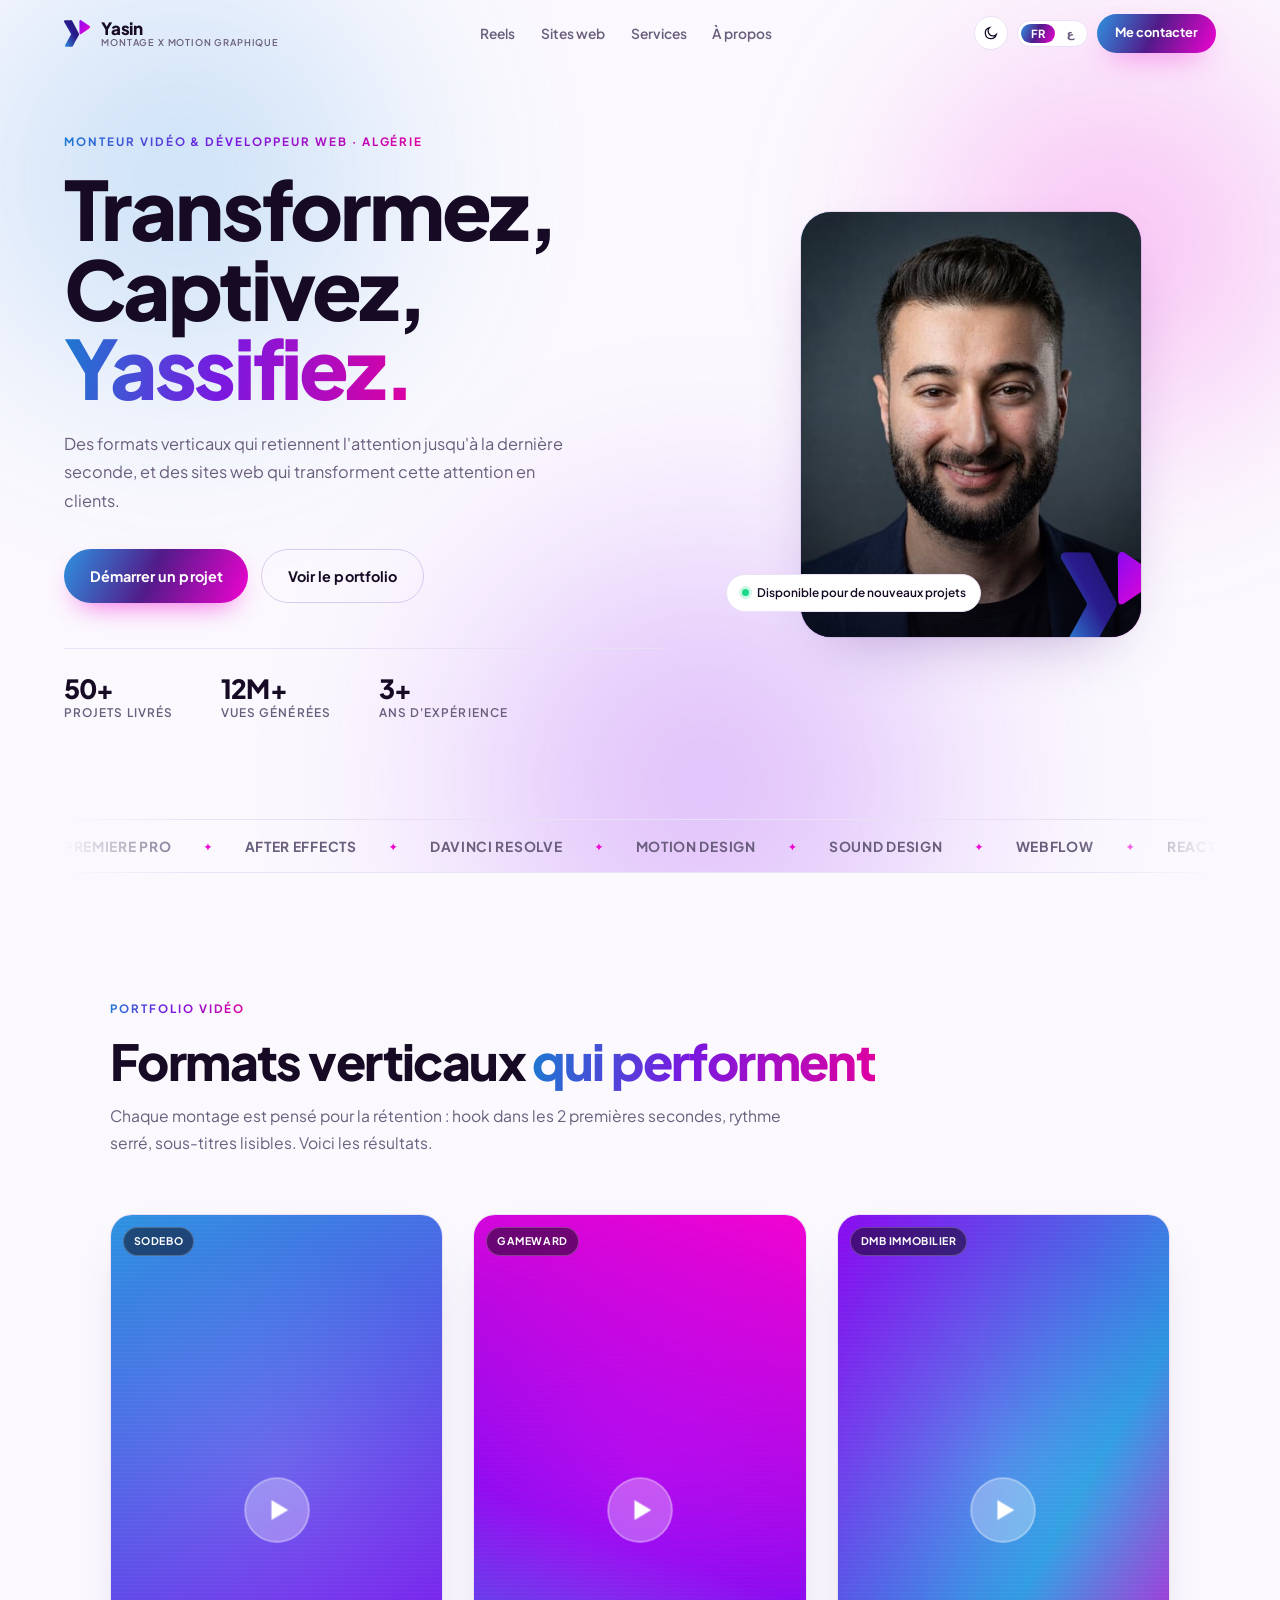
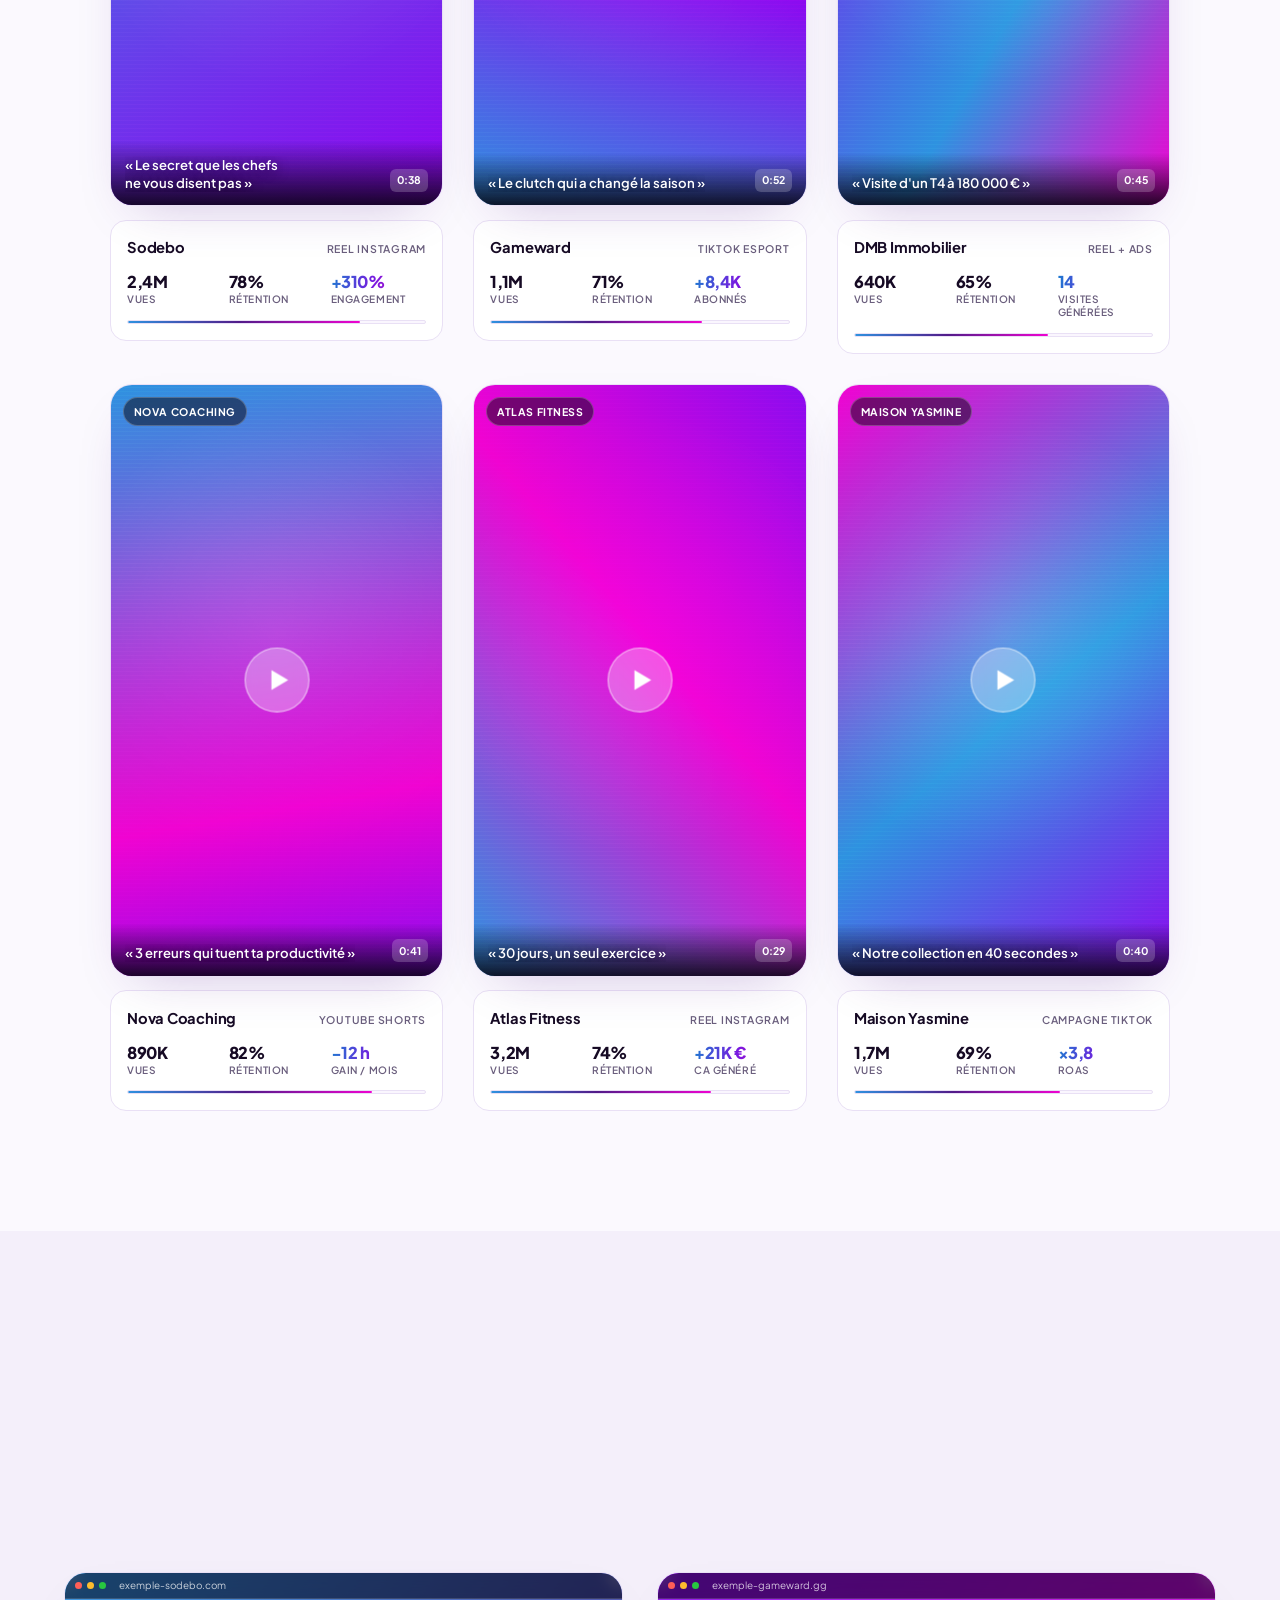
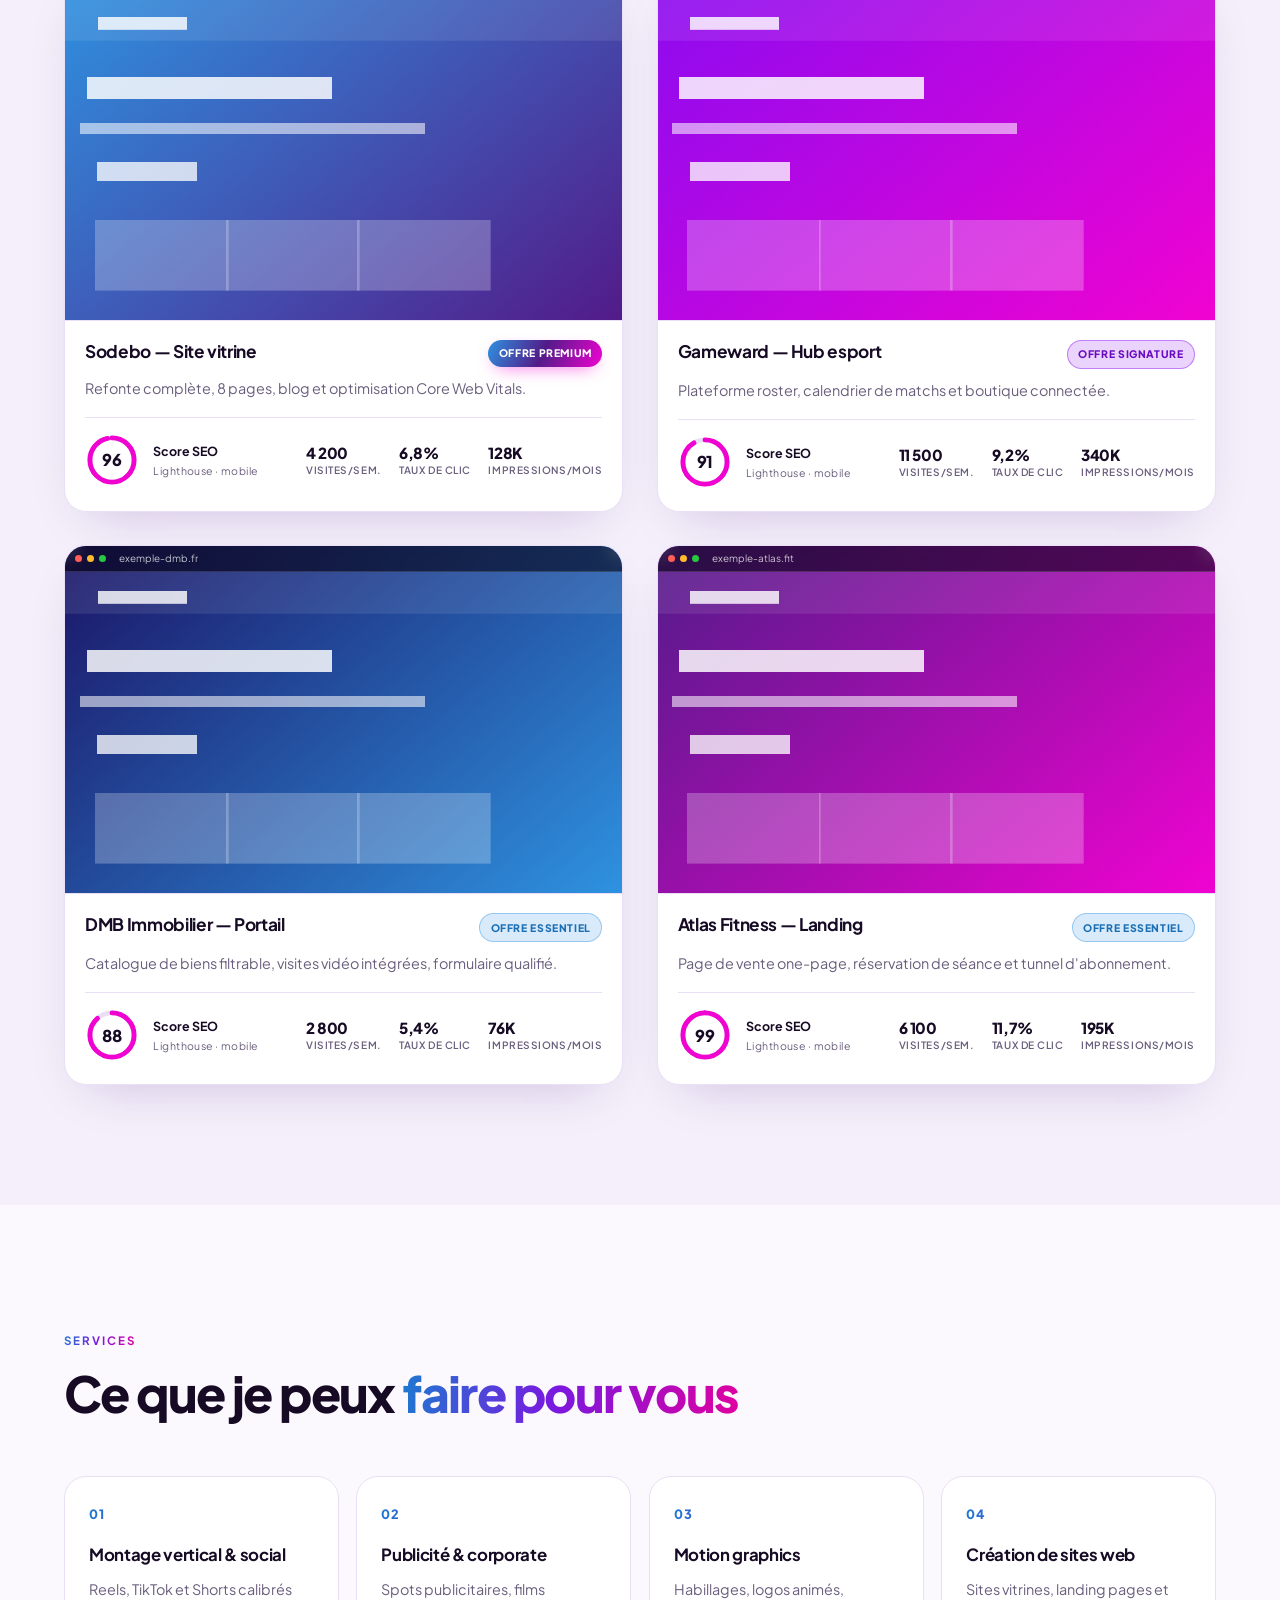
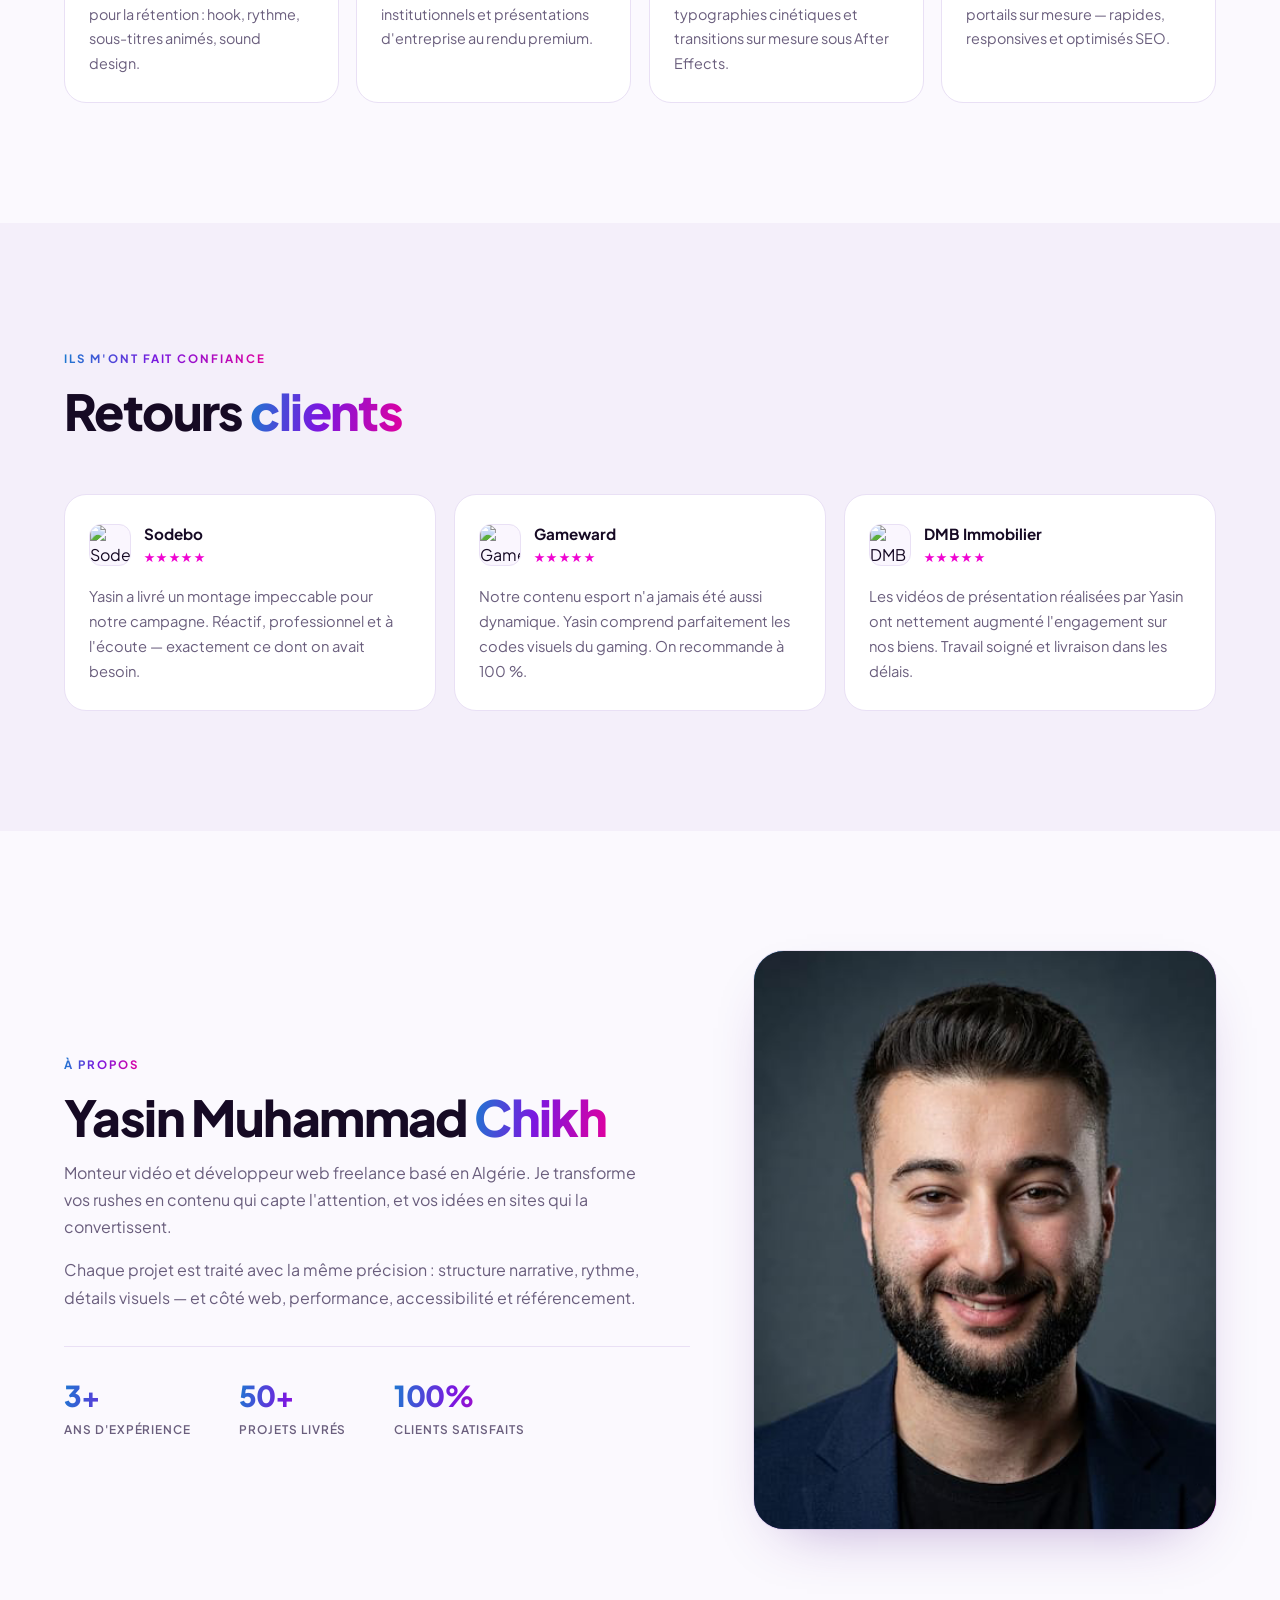
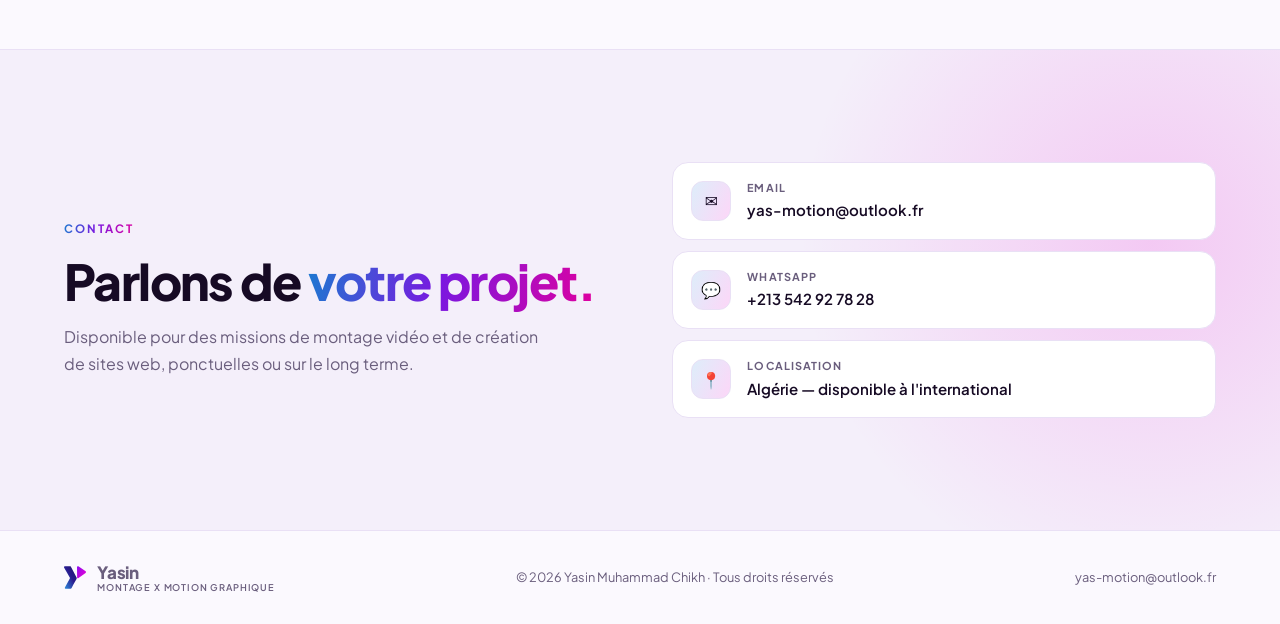
==== index.html @ f5f22723 "Refonte du site" ====
<!DOCTYPE html>
<html lang="fr" dir="ltr" data-theme="dark">
<head>
<meta charset="UTF-8"/>
<meta name="viewport" content="width=device-width, initial-scale=1.0"/>
<title>Yasin — Montage x Motion Graphique</title>
<meta name="description" content="Monteur vidéo & développeur web. Montage vertical qui retient l'attention, sites web qui convertissent. Basé en Algérie, disponible à l'international."/>
<link rel="preconnect" href="https://fonts.googleapis.com">
<link rel="preconnect" href="https://fonts.gstatic.com" crossorigin>
<link href="https://fonts.googleapis.com/css2?family=Plus+Jakarta+Sans:wght@400;500;600;700;800&family=Cairo:wght@400;600;700;800&display=swap" rel="stylesheet"/>
<link rel="stylesheet" href="./style.css">
</head>
<body>

<!-- ============ LOGO SVG (sprite réutilisable) ============ -->
<svg width="0" height="0" style="position:absolute" aria-hidden="true">
  <defs>
    <linearGradient id="gChev" x1="0" y1="1" x2="1" y2="0">
      <stop offset="0%" stop-color="#2E92E0"/>
      <stop offset="55%" stop-color="#2A1B8E"/>
      <stop offset="100%" stop-color="#1B1466"/>
    </linearGradient>
    <linearGradient id="gTri" x1="0" y1="0" x2="1" y2="1">
      <stop offset="0%" stop-color="#8A0BF0"/>
      <stop offset="100%" stop-color="#F003D1"/>
    </linearGradient>
    <symbol id="mark" viewBox="0 0 96.98 100">
      <path class="mk-chev" d="M3.63,0.30 L28.10,0.60 L29.91,1.51 L55.89,51.06 L55.89,55.29 L41.39,80.97 L33.53,96.37 L31.72,98.19 L28.70,99.40 L5.74,99.70 L3.63,97.58 L3.93,93.96 L25.08,55.59 L25.98,53.78 L25.98,51.36 L0.00,6.34 L0.00,3.02 L1.51,1.21 L3.32,0.60 Z"/>
      <path class="mk-tri" d="M60.42,0.00 L62.84,0.00 L64.95,1.21 L93.96,20.85 L96.37,23.26 L96.68,24.17 L96.98,26.28 L96.07,29.00 L93.66,31.42 L85.80,37.16 L62.54,52.87 L59.21,52.87 L58.01,51.06 L57.70,45.32 L57.40,4.53 L58.31,1.81 L60.12,0.30 Z"/>
    </symbol>
  </defs>
</svg>

<a href="#reels" class="skip-link" id="skip-link">Aller au contenu</a>

<!-- ============ NAV ============ -->
<nav id="nav">
  <a href="#top" class="brand" aria-label="Yasin — montage x motion graphique">
    <svg class="brand-mark" aria-hidden="true"><use href="#mark"/></svg>
    <span class="brand-text">
      <strong>Yasin</strong>
      <small id="brand-tag">montage x motion graphique</small>
    </span>
  </a>

  <div class="nav-links" id="nav-links">
    <a href="#reels" id="nl-reels">Reels</a>
    <a href="#sites" id="nl-sites">Sites web</a>
    <a href="#services" id="nl-services">Services</a>
    <a href="#about" id="nl-about">À propos</a>
  </div>

  <div class="nav-right">
    <button class="icon-btn" id="theme-btn" onclick="toggleTheme()" aria-label="Changer de thème">
      <svg class="ico-sun" viewBox="0 0 24 24" aria-hidden="true"><circle cx="12" cy="12" r="4.2"/><g class="rays"><path d="M12 1.6v3M12 19.4v3M1.6 12h3M19.4 12h3M4.6 4.6l2.1 2.1M17.3 17.3l2.1 2.1M19.4 4.6l-2.1 2.1M6.7 17.3l-2.1 2.1"/></g></svg>
      <svg class="ico-moon" viewBox="0 0 24 24" aria-hidden="true"><path d="M20 14.2A8.4 8.4 0 1 1 9.8 4a6.8 6.8 0 0 0 10.2 10.2Z"/></svg>
    </button>
    <div class="lang-toggle" role="group" aria-label="Langue">
      <button class="lang-btn active" id="btn-fr" onclick="setLang('fr')">FR</button>
      <button class="lang-btn" id="btn-ar" onclick="setLang('ar')">ع</button>
    </div>
    <a href="#contact" class="btn-primary sm" id="nav-cta-text">Me contacter</a>
    <button class="burger" id="burger" onclick="toggleMenu()" aria-label="Menu"><span></span><span></span><span></span></button>
  </div>
</nav>

<!-- ============ HERO ============ -->
<header class="hero" id="top">
  <div class="aurora" aria-hidden="true"><i></i><i></i><i></i></div>

  <div class="hero-grid">
    <div class="hero-content">
      <p class="eyebrow" id="hero-eyebrow">Monteur vidéo &amp; développeur web · Algérie</p>
      <h1 id="hero-h1">Transformez,<br/>Captivez,<br/><em>Yassifiez.</em></h1>
      <p class="lead" id="hero-sub">Des formats verticaux qui retiennent l'attention jusqu'à la dernière seconde, et des sites web qui transforment cette attention en clients.</p>
      <div class="hero-actions">
        <a href="#contact" class="btn-primary" id="btn-start">Démarrer un projet</a>
        <a href="#reels" class="btn-ghost" id="btn-services">Voir le portfolio</a>
      </div>
      <div class="hero-stats">
        <div><b>50+</b><span id="hs1">projets livrés</span></div>
        <div><b>12M+</b><span id="hs2">vues générées</span></div>
        <div><b>3+</b><span id="hs3">ans d'expérience</span></div>
      </div>
    </div>

    <div class="hero-visual">
      <div class="photo-frame">
        <img src="./img/profil.png" alt="Yasin Muhammad Chikh" onerror="this.style.display='none'"/>
        <svg class="float-mark" aria-hidden="true"><use href="#mark"/></svg>
      </div>
      <div class="hero-badge">
        <span class="dot"></span>
        <span id="hero-badge-txt">Disponible pour de nouveaux projets</span>
      </div>
    </div>
  </div>

  <div class="marquee" aria-hidden="true">
    <div class="marquee-track">
      <span>Premiere Pro</span><i>✦</i><span>After Effects</span><i>✦</i><span>DaVinci Resolve</span><i>✦</i><span>Motion Design</span><i>✦</i><span>Sound Design</span><i>✦</i><span>Webflow</span><i>✦</i><span>React</span><i>✦</i><span>SEO</span><i>✦</i>
      <span>Premiere Pro</span><i>✦</i><span>After Effects</span><i>✦</i><span>DaVinci Resolve</span><i>✦</i><span>Motion Design</span><i>✦</i><span>Sound Design</span><i>✦</i><span>Webflow</span><i>✦</i><span>React</span><i>✦</i><span>SEO</span><i>✦</i>
    </div>
  </div>
</header>

<!-- ============ REELS / VIDÉOS VERTICALES ============
     COMMENT REMPLACER UN PLACEHOLDER PAR UNE VRAIE VIDÉO :
     remplacer  <div class="reel-ph" ...><span class="play"></span></div>
     par        <video class="reel-ph" src="./img/reels/reel-1.mp4"
                       poster="./img/reels/reel-1.jpg"
                       muted loop playsinline controls></video>
     (la classe .reel-ph garde le bon cadrage 9:16 et les coins arrondis)
     Les chiffres des cartes de performance sont des exemples : à remplacer
     par les vrais résultats dans les blocs .perf-grid ci-dessous.
     La barre .perf-bar reflète le taux de rétention : style="--v:78%"
     ==================================================== -->
<section class="section" id="reels">
  <div class="section-head">
    <p class="eyebrow" id="lbl-reels">Portfolio vidéo</p>
    <h2 id="reels-h2">Formats verticaux <em>qui performent</em></h2>
    <p class="section-sub" id="reels-sub">Chaque montage est pensé pour la rétention : hook dans les 2 premières secondes, rythme serré, sous-titres lisibles. Voici les résultats.</p>
  </div>

  <div class="reels-grid">

    <!-- Reel 1 -->
    <article class="reel-card">
      <div class="reel-media" data-tag="Sodebo">
        <div class="reel-ph" aria-hidden="true"><span class="play"></span></div>
        <div class="reel-overlay">
          <p class="reel-hook">« Le secret que les chefs ne vous disent pas »</p>
          <span class="reel-dur">0:38</span>
        </div>
      </div>
      <div class="perf-card">
        <div class="perf-title"><span class="perf-client">Sodebo</span><span class="perf-type" >Reel Instagram</span></div>
        <div class="perf-grid">
          <div class="kpi"><b>2,4M</b><small data-i18n="vues">vues</small></div>
          <div class="kpi"><b>78%</b><small data-i18n="retention">rétention</small></div>
          <div class="kpi accent"><b>+310%</b><small data-i18n="engagement">engagement</small></div>
        </div>
        <div class="perf-bar"><i style="--v:78%"></i></div>
      </div>
    </article>

    <!-- Reel 2 -->
    <article class="reel-card">
      <div class="reel-media" data-tag="Gameward">
        <div class="reel-ph v2" aria-hidden="true"><span class="play"></span></div>
        <div class="reel-overlay">
          <p class="reel-hook">« Le clutch qui a changé la saison »</p>
          <span class="reel-dur">0:52</span>
        </div>
      </div>
      <div class="perf-card">
        <div class="perf-title"><span class="perf-client">Gameward</span><span class="perf-type">TikTok esport</span></div>
        <div class="perf-grid">
          <div class="kpi"><b>1,1M</b><small data-i18n="vues">vues</small></div>
          <div class="kpi"><b>71%</b><small data-i18n="retention">rétention</small></div>
          <div class="kpi accent"><b>+8,4K</b><small data-i18n="abonnes">abonnés</small></div>
        </div>
        <div class="perf-bar"><i style="--v:71%"></i></div>
      </div>
    </article>

    <!-- Reel 3 -->
    <article class="reel-card">
      <div class="reel-media" data-tag="DMB Immobilier">
        <div class="reel-ph v3" aria-hidden="true"><span class="play"></span></div>
        <div class="reel-overlay">
          <p class="reel-hook">« Visite d'un T4 à 180 000 € »</p>
          <span class="reel-dur">0:45</span>
        </div>
      </div>
      <div class="perf-card">
        <div class="perf-title"><span class="perf-client">DMB Immobilier</span><span class="perf-type">Reel + Ads</span></div>
        <div class="perf-grid">
          <div class="kpi"><b>640K</b><small data-i18n="vues">vues</small></div>
          <div class="kpi"><b>65%</b><small data-i18n="retention">rétention</small></div>
          <div class="kpi accent"><b>14</b><small data-i18n="visites-gen">visites générées</small></div>
        </div>
        <div class="perf-bar"><i style="--v:65%"></i></div>
      </div>
    </article>

    <!-- Reel 4 -->
    <article class="reel-card">
      <div class="reel-media" data-tag="Nova Coaching">
        <div class="reel-ph v4" aria-hidden="true"><span class="play"></span></div>
        <div class="reel-overlay">
          <p class="reel-hook">« 3 erreurs qui tuent ta productivité »</p>
          <span class="reel-dur">0:41</span>
        </div>
      </div>
      <div class="perf-card">
        <div class="perf-title"><span class="perf-client">Nova Coaching</span><span class="perf-type">YouTube Shorts</span></div>
        <div class="perf-grid">
          <div class="kpi"><b>890K</b><small data-i18n="vues">vues</small></div>
          <div class="kpi"><b>82%</b><small data-i18n="retention">rétention</small></div>
          <div class="kpi accent"><b>−12 h</b><small data-i18n="gain-temps">gain / mois</small></div>
        </div>
        <div class="perf-bar"><i style="--v:82%"></i></div>
      </div>
    </article>

    <!-- Reel 5 -->
    <article class="reel-card">
      <div class="reel-media" data-tag="Atlas Fitness">
        <div class="reel-ph v5" aria-hidden="true"><span class="play"></span></div>
        <div class="reel-overlay">
          <p class="reel-hook">« 30 jours, un seul exercice »</p>
          <span class="reel-dur">0:29</span>
        </div>
      </div>
      <div class="perf-card">
        <div class="perf-title"><span class="perf-client">Atlas Fitness</span><span class="perf-type">Reel Instagram</span></div>
        <div class="perf-grid">
          <div class="kpi"><b>3,2M</b><small data-i18n="vues">vues</small></div>
          <div class="kpi"><b>74%</b><small data-i18n="retention">rétention</small></div>
          <div class="kpi accent"><b>+21K €</b><small data-i18n="ca">CA généré</small></div>
        </div>
        <div class="perf-bar"><i style="--v:74%"></i></div>
      </div>
    </article>

    <!-- Reel 6 -->
    <article class="reel-card">
      <div class="reel-media" data-tag="Maison Yasmine">
        <div class="reel-ph v6" aria-hidden="true"><span class="play"></span></div>
        <div class="reel-overlay">
          <p class="reel-hook">« Notre collection en 40 secondes »</p>
          <span class="reel-dur">0:40</span>
        </div>
      </div>
      <div class="perf-card">
        <div class="perf-title"><span class="perf-client">Maison Yasmine</span><span class="perf-type">Campagne TikTok</span></div>
        <div class="perf-grid">
          <div class="kpi"><b>1,7M</b><small data-i18n="vues">vues</small></div>
          <div class="kpi"><b>69%</b><small data-i18n="retention">rétention</small></div>
          <div class="kpi accent"><b>×3,8</b><small data-i18n="roas">ROAS</small></div>
        </div>
        <div class="perf-bar"><i style="--v:69%"></i></div>
      </div>
    </article>

  </div>
</section>

<!-- ============ SITES WEB ============
     POUR CHAQUE CARTE :
     · href="..."            → l'URL réelle du site du client
     · <em>domaine.com</em>  → le domaine affiché dans la barre du navigateur
     · --shot:url('...')     → la capture d'écran du site (déposer le fichier
                               dans ./img/sites/). Tant qu'aucune image n'est
                               présente, un faux wireframe dégradé s'affiche.
     · --c1 / --c2           → les 2 couleurs du dégradé de secours
     · .offer-badge          → classes disponibles : essentiel | premium | signature
     · --score:96            → remplit l'anneau du score SEO (pense à changer
                               aussi le chiffre dans le <b> juste en dessous)
     ==================================== -->
<section class="section alt" id="sites">
  <div class="section-head">
    <p class="eyebrow" id="lbl-sites">Portfolio web</p>
    <h2 id="sites-h2">Des sites <em>rapides, propres, trouvables</em></h2>
    <p class="section-sub" id="sites-sub">Conception, intégration et SEO technique. Des pages qui chargent vite, se positionnent et convertissent.</p>
  </div>

  <div class="sites-grid">

    <!-- Site 1 -->
    <article class="site-card">
      <a class="site-shot" href="https://exemple-sodebo.com" target="_blank" rel="noopener" style="--shot:url('./img/sites/site-1.jpg'); --c1:#2E92E0; --c2:#521B89;">
        <span class="chrome"><i></i><i></i><i></i><em>exemple-sodebo.com</em></span>
        <span class="shot-inner"></span>
        <span class="shot-cta" id="sc1">Voir le site ↗</span>
      </a>
      <div class="site-body">
        <div class="site-head">
          <h3>Sodebo — Site vitrine</h3>
          <span class="offer-badge premium" id="ob1">Offre Premium</span>
        </div>
        <p class="site-desc" id="sd1">Refonte complète, 8 pages, blog et optimisation Core Web Vitals.</p>
        <div class="seo-row">
          <div class="seo-ring" style="--score:96">
            <svg viewBox="0 0 44 44" aria-hidden="true"><circle class="ring-bg" cx="22" cy="22" r="18"/><circle class="ring-fg" cx="22" cy="22" r="18"/></svg>
            <b>96</b>
          </div>
          <div class="seo-meta">
            <span class="seo-lbl" id="seo1">Score SEO</span>
            <span class="seo-note" id="seon1">Lighthouse · mobile</span>
          </div>
          <div class="site-kpis">
            <div class="kpi"><b>4 200</b><small data-i18n="visites-sem">visites/sem.</small></div>
            <div class="kpi"><b>6,8%</b><small data-i18n="ctr">taux de clic</small></div>
            <div class="kpi"><b>128K</b><small data-i18n="impressions">impressions/mois</small></div>
          </div>
        </div>
      </div>
    </article>

    <!-- Site 2 -->
    <article class="site-card">
      <a class="site-shot" href="https://exemple-gameward.gg" target="_blank" rel="noopener" style="--shot:url('./img/sites/site-2.jpg'); --c1:#8A0BF0; --c2:#F003D1;">
        <span class="chrome"><i></i><i></i><i></i><em>exemple-gameward.gg</em></span>
        <span class="shot-inner"></span>
        <span class="shot-cta" id="sc2">Voir le site ↗</span>
      </a>
      <div class="site-body">
        <div class="site-head">
          <h3>Gameward — Hub esport</h3>
          <span class="offer-badge signature" id="ob2">Offre Signature</span>
        </div>
        <p class="site-desc" id="sd2">Plateforme roster, calendrier de matchs et boutique connectée.</p>
        <div class="seo-row">
          <div class="seo-ring" style="--score:91">
            <svg viewBox="0 0 44 44" aria-hidden="true"><circle class="ring-bg" cx="22" cy="22" r="18"/><circle class="ring-fg" cx="22" cy="22" r="18"/></svg>
            <b>91</b>
          </div>
          <div class="seo-meta">
            <span class="seo-lbl" id="seo2">Score SEO</span>
            <span class="seo-note" id="seon2">Lighthouse · mobile</span>
          </div>
          <div class="site-kpis">
            <div class="kpi"><b>11 500</b><small data-i18n="visites-sem">visites/sem.</small></div>
            <div class="kpi"><b>9,2%</b><small data-i18n="ctr">taux de clic</small></div>
            <div class="kpi"><b>340K</b><small data-i18n="impressions">impressions/mois</small></div>
          </div>
        </div>
      </div>
    </article>

    <!-- Site 3 -->
    <article class="site-card">
      <a class="site-shot" href="https://exemple-dmb.fr" target="_blank" rel="noopener" style="--shot:url('./img/sites/site-3.jpg'); --c1:#1B1466; --c2:#2E92E0;">
        <span class="chrome"><i></i><i></i><i></i><em>exemple-dmb.fr</em></span>
        <span class="shot-inner"></span>
        <span class="shot-cta" id="sc3">Voir le site ↗</span>
      </a>
      <div class="site-body">
        <div class="site-head">
          <h3>DMB Immobilier — Portail</h3>
          <span class="offer-badge essentiel" id="ob3">Offre Essentiel</span>
        </div>
        <p class="site-desc" id="sd3">Catalogue de biens filtrable, visites vidéo intégrées, formulaire qualifié.</p>
        <div class="seo-row">
          <div class="seo-ring" style="--score:88">
            <svg viewBox="0 0 44 44" aria-hidden="true"><circle class="ring-bg" cx="22" cy="22" r="18"/><circle class="ring-fg" cx="22" cy="22" r="18"/></svg>
            <b>88</b>
          </div>
          <div class="seo-meta">
            <span class="seo-lbl" id="seo3">Score SEO</span>
            <span class="seo-note" id="seon3">Lighthouse · mobile</span>
          </div>
          <div class="site-kpis">
            <div class="kpi"><b>2 800</b><small data-i18n="visites-sem">visites/sem.</small></div>
            <div class="kpi"><b>5,4%</b><small data-i18n="ctr">taux de clic</small></div>
            <div class="kpi"><b>76K</b><small data-i18n="impressions">impressions/mois</small></div>
          </div>
        </div>
      </div>
    </article>

    <!-- Site 4 -->
    <article class="site-card">
      <a class="site-shot" href="https://exemple-atlas.fit" target="_blank" rel="noopener" style="--shot:url('./img/sites/site-4.jpg'); --c1:#521B89; --c2:#F003D1;">
        <span class="chrome"><i></i><i></i><i></i><em>exemple-atlas.fit</em></span>
        <span class="shot-inner"></span>
        <span class="shot-cta" id="sc4">Voir le site ↗</span>
      </a>
      <div class="site-body">
        <div class="site-head">
          <h3>Atlas Fitness — Landing</h3>
          <span class="offer-badge essentiel" id="ob4">Offre Essentiel</span>
        </div>
        <p class="site-desc" id="sd4">Page de vente one-page, réservation de séance et tunnel d'abonnement.</p>
        <div class="seo-row">
          <div class="seo-ring" style="--score:99">
            <svg viewBox="0 0 44 44" aria-hidden="true"><circle class="ring-bg" cx="22" cy="22" r="18"/><circle class="ring-fg" cx="22" cy="22" r="18"/></svg>
            <b>99</b>
          </div>
          <div class="seo-meta">
            <span class="seo-lbl" id="seo4">Score SEO</span>
            <span class="seo-note" id="seon4">Lighthouse · mobile</span>
          </div>
          <div class="site-kpis">
            <div class="kpi"><b>6 100</b><small data-i18n="visites-sem">visites/sem.</small></div>
            <div class="kpi"><b>11,7%</b><small data-i18n="ctr">taux de clic</small></div>
            <div class="kpi"><b>195K</b><small data-i18n="impressions">impressions/mois</small></div>
          </div>
        </div>
      </div>
    </article>

  </div>
</section>

<!-- ============ SERVICES ============ -->
<section class="section" id="services">
  <div class="section-head">
    <p class="eyebrow" id="lbl-services">Services</p>
    <h2 id="services-h2">Ce que je peux <em>faire pour vous</em></h2>
  </div>
  <div class="services-grid">
    <div class="service-card">
      <div class="service-ico">01</div>
      <h3 id="s1-title">Montage vertical &amp; social</h3>
      <p id="s1-desc">Reels, TikTok et Shorts calibrés pour la rétention : hook, rythme, sous-titres animés, sound design.</p>
    </div>
    <div class="service-card">
      <div class="service-ico">02</div>
      <h3 id="s2-title">Publicité &amp; corporate</h3>
      <p id="s2-desc">Spots publicitaires, films institutionnels et présentations d'entreprise au rendu premium.</p>
    </div>
    <div class="service-card">
      <div class="service-ico">03</div>
      <h3 id="s3-title">Motion graphics</h3>
      <p id="s3-desc">Habillages, logos animés, typographies cinétiques et transitions sur mesure sous After Effects.</p>
    </div>
    <div class="service-card">
      <div class="service-ico">04</div>
      <h3 id="s4-title">Création de sites web</h3>
      <p id="s4-desc">Sites vitrines, landing pages et portails sur mesure — rapides, responsives et optimisés SEO.</p>
    </div>
  </div>
</section>

<!-- ============ TÉMOIGNAGES ============ -->
<section class="section alt" id="clients">
  <div class="section-head">
    <p class="eyebrow" id="lbl-clients">Ils m'ont fait confiance</p>
    <h2 id="clients-h2">Retours <em>clients</em></h2>
  </div>
  <div class="testimonials-grid">
    <div class="testi-card">
      <div class="testi-header">
        <div class="testi-logo"><img src="https://framerusercontent.com/images/OC2t6gzzIMzWwfBS0He3KzH5xs.png?width=225&height=225" alt="Sodebo"></div>
        <div class="testi-meta"><div class="testi-name">Sodebo</div><div class="testi-stars">★★★★★</div></div>
      </div>
      <p class="testi-quote" id="t1-quote">Yasin a livré un montage impeccable pour notre campagne. Réactif, professionnel et à l'écoute — exactement ce dont on avait besoin.</p>
    </div>
    <div class="testi-card">
      <div class="testi-header">
        <div class="testi-logo"><img src="https://framerusercontent.com/images/2ZVyTkkxSkXGszoZWiAnmbCpssw.jpg?width=900&height=900" alt="Gameward"></div>
        <div class="testi-meta"><div class="testi-name">Gameward</div><div class="testi-stars">★★★★★</div></div>
      </div>
      <p class="testi-quote" id="t2-quote">Notre contenu esport n'a jamais été aussi dynamique. Yasin comprend parfaitement les codes visuels du gaming. On recommande à 100 %.</p>
    </div>
    <div class="testi-card">
      <div class="testi-header">
        <div class="testi-logo"><img src="https://framerusercontent.com/images/rpNCEIvqPLEzVYVBL9D5XKDpsfE.png?width=225&height=225" alt="DMB Immobilier"></div>
        <div class="testi-meta"><div class="testi-name">DMB Immobilier</div><div class="testi-stars">★★★★★</div></div>
      </div>
      <p class="testi-quote" id="t3-quote">Les vidéos de présentation réalisées par Yasin ont nettement augmenté l'engagement sur nos biens. Travail soigné et livraison dans les délais.</p>
    </div>
  </div>
</section>

<!-- ============ À PROPOS ============ -->
<section class="section" id="about">
  <div class="about-layout">
    <div class="about-text">
      <p class="eyebrow" id="lbl-about">À propos</p>
      <h2 id="about-h2">Yasin Muhammad <em>Chikh</em></h2>
      <p id="about-p1">Monteur vidéo et développeur web freelance basé en Algérie. Je transforme vos rushes en contenu qui capte l'attention, et vos idées en sites qui la convertissent.</p>
      <p id="about-p2">Chaque projet est traité avec la même précision : structure narrative, rythme, détails visuels — et côté web, performance, accessibilité et référencement.</p>
      <div class="stats-row">
        <div class="stat-item"><div class="stat-num">3+</div><div class="stat-lbl" id="stat1">ans d'expérience</div></div>
        <div class="stat-item"><div class="stat-num">50+</div><div class="stat-lbl" id="stat2">projets livrés</div></div>
        <div class="stat-item"><div class="stat-num">100%</div><div class="stat-lbl" id="stat3">clients satisfaits</div></div>
      </div>
    </div>
    <div class="about-visual">
      <img src="./img/profil.png" alt="Yasin Muhammad Chikh" onerror="this.style.display='none'"/>
    </div>
  </div>
</section>

<!-- ============ CONTACT ============ -->
<section class="contact-section" id="contact">
  <div class="contact-inner">
    <div class="contact-left">
      <p class="eyebrow" id="lbl-contact">Contact</p>
      <h2 id="contact-h2">Parlons de <em>votre projet.</em></h2>
      <p id="contact-desc">Disponible pour des missions de montage vidéo et de création de sites web, ponctuelles ou sur le long terme.</p>
    </div>
    <div class="contact-items">
      <a href="mailto:yas-motion@outlook.fr" class="contact-item">
        <div class="contact-item-icon">✉</div>
        <div class="contact-item-info"><div class="contact-item-label" id="lbl-email">Email</div><div class="contact-item-value">yas-motion@outlook.fr</div></div>
      </a>
      <a href="https://wa.me/213542927828" target="_blank" rel="noopener" class="contact-item">
        <div class="contact-item-icon">💬</div>
        <div class="contact-item-info"><div class="contact-item-label">WhatsApp</div><div class="contact-item-value">+213 542 92 78 28</div></div>
      </a>
      <div class="contact-item static">
        <div class="contact-item-icon">📍</div>
        <div class="contact-item-info"><div class="contact-item-label" id="lbl-loc">Localisation</div><div class="contact-item-value" id="loc-val">Algérie — disponible à l'international</div></div>
      </div>
    </div>
  </div>
</section>

<!-- ============ FOOTER ============ -->
<footer>
  <a href="#top" class="brand footer-brand">
    <svg class="brand-mark" aria-hidden="true"><use href="#mark"/></svg>
    <span class="brand-text"><strong>Yasin</strong><small id="brand-tag-2">montage x motion graphique</small></span>
  </a>
  <span id="footer-copy">© 2026 Yasin Muhammad Chikh · Tous droits réservés</span>
  <a href="mailto:yas-motion@outlook.fr">yas-motion@outlook.fr</a>
</footer>

<script>
/* ---------- THÈME ---------- */
function applyTheme(t){
  document.documentElement.setAttribute('data-theme', t);
  try { localStorage.setItem('yas-theme', t); } catch(e){}
}
function toggleTheme(){
  var cur = document.documentElement.getAttribute('data-theme');
  applyTheme(cur === 'dark' ? 'light' : 'dark');
}
(function(){
  var saved = null;
  try { saved = localStorage.getItem('yas-theme'); } catch(e){}
  if (!saved) {
    saved = (window.matchMedia && window.matchMedia('(prefers-color-scheme: light)').matches) ? 'light' : 'dark';
  }
  document.documentElement.setAttribute('data-theme', saved);
})();

/* ---------- MENU MOBILE ---------- */
function toggleMenu(){
  document.getElementById('nav').classList.toggle('open');
}
document.addEventListener('click', function(e){
  var a = e.target.closest('#nav-links a');
  if (a) document.getElementById('nav').classList.remove('open');
});

/* ---------- NAV AU SCROLL ---------- */
window.addEventListener('scroll', function(){
  document.getElementById('nav').classList.toggle('scrolled', window.scrollY > 20);
}, {passive:true});

/* ---------- APPARITION AU SCROLL ---------- */
(function(){
  var io = new IntersectionObserver(function(entries){
    entries.forEach(function(en){ if(en.isIntersecting){ en.target.classList.add('in'); io.unobserve(en.target); }});
  }, {threshold: 0.12});
  document.querySelectorAll('.reel-card,.site-card,.service-card,.testi-card,.section-head,.about-layout').forEach(function(el){
    el.classList.add('reveal'); io.observe(el);
  });
})();

/* ---------- TRADUCTIONS ---------- */
var T = {
  fr: {
    dir: "ltr",
    "skip-link": "Aller au contenu",
    "brand-tag": "montage x motion graphique",
    "brand-tag-2": "montage x motion graphique",
    "nl-reels": "Reels", "nl-sites": "Sites web", "nl-services": "Services", "nl-about": "À propos",
    "nav-cta-text": "Me contacter",
    "hero-eyebrow": "Monteur vidéo &amp; développeur web · Algérie",
    "hero-h1": "Transformez,<br/>Captivez,<br/><em>Yassifiez.</em>",
    "hero-sub": "Des formats verticaux qui retiennent l'attention jusqu'à la dernière seconde, et des sites web qui transforment cette attention en clients.",
    "btn-start": "Démarrer un projet",
    "btn-services": "Voir le portfolio",
    "hs1": "projets livrés", "hs2": "vues générées", "hs3": "ans d'expérience",
    "hero-badge-txt": "Disponible pour de nouveaux projets",
    "lbl-reels": "Portfolio vidéo",
    "reels-h2": "Formats verticaux <em>qui performent</em>",
    "reels-sub": "Chaque montage est pensé pour la rétention : hook dans les 2 premières secondes, rythme serré, sous-titres lisibles. Voici les résultats.",
    "lbl-sites": "Portfolio web",
    "sites-h2": "Des sites <em>rapides, propres, trouvables</em>",
    "sites-sub": "Conception, intégration et SEO technique. Des pages qui chargent vite, se positionnent et convertissent.",
    "sc1": "Voir le site ↗", "sc2": "Voir le site ↗", "sc3": "Voir le site ↗", "sc4": "Voir le site ↗",
    "ob1": "Offre Premium", "ob2": "Offre Signature", "ob3": "Offre Essentiel", "ob4": "Offre Essentiel",
    "sd1": "Refonte complète, 8 pages, blog et optimisation Core Web Vitals.",
    "sd2": "Plateforme roster, calendrier de matchs et boutique connectée.",
    "sd3": "Catalogue de biens filtrable, visites vidéo intégrées, formulaire qualifié.",
    "sd4": "Page de vente one-page, réservation de séance et tunnel d'abonnement.",
    "seo1": "Score SEO", "seo2": "Score SEO", "seo3": "Score SEO", "seo4": "Score SEO",
    "seon1": "Lighthouse · mobile", "seon2": "Lighthouse · mobile", "seon3": "Lighthouse · mobile", "seon4": "Lighthouse · mobile",
    "lbl-services": "Services",
    "services-h2": "Ce que je peux <em>faire pour vous</em>",
    "s1-title": "Montage vertical &amp; social",
    "s1-desc": "Reels, TikTok et Shorts calibrés pour la rétention : hook, rythme, sous-titres animés, sound design.",
    "s2-title": "Publicité &amp; corporate",
    "s2-desc": "Spots publicitaires, films institutionnels et présentations d'entreprise au rendu premium.",
    "s3-title": "Motion graphics",
    "s3-desc": "Habillages, logos animés, typographies cinétiques et transitions sur mesure sous After Effects.",
    "s4-title": "Création de sites web",
    "s4-desc": "Sites vitrines, landing pages et portails sur mesure — rapides, responsives et optimisés SEO.",
    "lbl-clients": "Ils m'ont fait confiance",
    "clients-h2": "Retours <em>clients</em>",
    "t1-quote": "Yasin a livré un montage impeccable pour notre campagne. Réactif, professionnel et à l'écoute — exactement ce dont on avait besoin.",
    "t2-quote": "Notre contenu esport n'a jamais été aussi dynamique. Yasin comprend parfaitement les codes visuels du gaming. On recommande à 100 %.",
    "t3-quote": "Les vidéos de présentation réalisées par Yasin ont nettement augmenté l'engagement sur nos biens. Travail soigné et livraison dans les délais.",
    "lbl-about": "À propos",
    "about-h2": "Yasin Muhammad <em>Chikh</em>",
    "about-p1": "Monteur vidéo et développeur web freelance basé en Algérie. Je transforme vos rushes en contenu qui capte l'attention, et vos idées en sites qui la convertissent.",
    "about-p2": "Chaque projet est traité avec la même précision : structure narrative, rythme, détails visuels — et côté web, performance, accessibilité et référencement.",
    "stat1": "ans d'expérience", "stat2": "projets livrés", "stat3": "clients satisfaits",
    "lbl-contact": "Contact",
    "contact-h2": "Parlons de <em>votre projet.</em>",
    "contact-desc": "Disponible pour des missions de montage vidéo et de création de sites web, ponctuelles ou sur le long terme.",
    "lbl-email": "Email", "lbl-loc": "Localisation",
    "loc-val": "Algérie — disponible à l'international",
    "footer-copy": "© 2026 Yasin Muhammad Chikh · Tous droits réservés"
  },
  ar: {
    dir: "rtl",
    "skip-link": "انتقل إلى المحتوى",
    "brand-tag": "مونتاج × موشن غرافيك",
    "brand-tag-2": "مونتاج × موشن غرافيك",
    "nl-reels": "الريلز", "nl-sites": "المواقع", "nl-services": "الخدمات", "nl-about": "نبذة عني",
    "nav-cta-text": "تواصل معي",
    "hero-eyebrow": "مونتير فيديو ومطوّر ويب · الجزائر",
    "hero-h1": "حوِّل،<br/>اجذب،<br/><em>ياسِّف.</em>",
    "hero-sub": "فيديوهات عمودية تحافظ على انتباه المشاهد حتى الثانية الأخيرة، ومواقع ويب تحوّل هذا الانتباه إلى عملاء.",
    "btn-start": "ابدأ مشروعك",
    "btn-services": "شاهد الأعمال",
    "hs1": "مشروع مُنجز", "hs2": "مشاهدة", "hs3": "سنوات خبرة",
    "hero-badge-txt": "متاح لمشاريع جديدة",
    "lbl-reels": "أعمال الفيديو",
    "reels-h2": "فيديوهات عمودية <em>تُحقّق النتائج</em>",
    "reels-sub": "كل مونتاج مصمَّم للاحتفاظ بالمشاهد: جذب في أول ثانيتين، إيقاع سريع، ترجمة واضحة. وهذه هي النتائج.",
    "lbl-sites": "أعمال الويب",
    "sites-h2": "مواقع <em>سريعة ونظيفة وقابلة للأرشفة</em>",
    "sites-sub": "تصميم وبرمجة وتحسين تقني لمحركات البحث. صفحات تُحمَّل بسرعة وتتصدّر وتُحوِّل.",
    "sc1": "زيارة الموقع ↗", "sc2": "زيارة الموقع ↗", "sc3": "زيارة الموقع ↗", "sc4": "زيارة الموقع ↗",
    "ob1": "باقة بريميوم", "ob2": "باقة سيغنتشر", "ob3": "الباقة الأساسية", "ob4": "الباقة الأساسية",
    "sd1": "إعادة تصميم كاملة، 8 صفحات، مدوّنة وتحسين مؤشرات الأداء.",
    "sd2": "منصة للفريق، جدول المباريات ومتجر مدمج.",
    "sd3": "كتالوغ عقارات بفلاتر، جولات فيديو ونموذج تواصل مؤهَّل.",
    "sd4": "صفحة بيع واحدة، حجز الحصص ومسار اشتراك كامل.",
    "seo1": "تقييم السيو", "seo2": "تقييم السيو", "seo3": "تقييم السيو", "seo4": "تقييم السيو",
    "seon1": "Lighthouse · موبايل", "seon2": "Lighthouse · موبايل", "seon3": "Lighthouse · موبايل", "seon4": "Lighthouse · موبايل",
    "lbl-services": "الخدمات",
    "services-h2": "ما <em>يمكنني تقديمه لك</em>",
    "s1-title": "مونتاج عمودي ومنصات التواصل",
    "s1-desc": "ريلز وتيك توك وشورتس مُعدّة للاحتفاظ بالمشاهد: جذب، إيقاع، ترجمة متحركة وهندسة صوت.",
    "s2-title": "إعلانات وفيديو مؤسسي",
    "s2-desc": "إعلانات تجارية وأفلام مؤسسية وعروض شركات بجودة احترافية.",
    "s3-title": "موشن غرافيك",
    "s3-desc": "هويات متحركة، شعارات، نصوص حركية وانتقالات مخصّصة على After Effects.",
    "s4-title": "تصميم مواقع الويب",
    "s4-desc": "مواقع تعريفية وصفحات هبوط ومنصات مخصّصة — سريعة ومتجاوبة ومُحسَّنة للسيو.",
    "lbl-clients": "وثقوا بي",
    "clients-h2": "آراء <em>العملاء</em>",
    "t1-quote": "ياسين سلّم مونتاجاً متقناً لحملتنا. متجاوب ومحترف ومستمع — بالضبط ما كنّا نحتاجه.",
    "t2-quote": "محتوانا في الإيسبورت لم يكن بهذه الديناميكية من قبل. ياسين يفهم بعمق متطلبات عالم الغيمينغ. توصية 100٪.",
    "t3-quote": "فيديوهات العرض التي أنجزها ياسين رفعت بشكل ملحوظ تفاعل عملائنا. عمل متقن وتسليم في الوقت.",
    "lbl-about": "نبذة عني",
    "about-h2": "ياسين محمد <em>شيخ</em>",
    "about-p1": "مونتير فيديو ومطوّر ويب مستقل مقيم في الجزائر. أحوّل لقطاتك الخام إلى محتوى يشدّ الانتباه، وأفكارك إلى مواقع تحوّله إلى نتائج.",
    "about-p2": "كل مشروع يُعالَج بالدقة نفسها: البنية السردية والإيقاع والتفاصيل البصرية — وفي الويب: الأداء وسهولة الوصول والأرشفة.",
    "stat1": "سنوات خبرة", "stat2": "مشروع مُنجز", "stat3": "عملاء راضون",
    "lbl-contact": "تواصل",
    "contact-h2": "لنتحدث عن <em>مشروعك.</em>",
    "contact-desc": "متاح لمهام مونتاج الفيديو وتصميم المواقع، سواء لمرة واحدة أو على المدى الطويل.",
    "lbl-email": "البريد الإلكتروني", "lbl-loc": "الموقع",
    "loc-val": "الجزائر — متاح دولياً",
    "footer-copy": "© 2026 ياسين محمد شيخ · جميع الحقوق محفوظة"
  }
};

/* Petits libellés d'unités, partagés par toutes les cartes de performance */
var U = {
  fr: {"vues":"vues","retention":"rétention","engagement":"engagement","abonnes":"abonnés",
       "visites-gen":"visites générées","gain-temps":"gain / mois","ca":"CA généré","roas":"ROAS",
       "visites-sem":"visites/sem.","ctr":"taux de clic","impressions":"impressions/mois"},
  ar: {"vues":"مشاهدة","retention":"نسبة الاحتفاظ","engagement":"تفاعل","abonnes":"متابع جديد",
       "visites-gen":"زيارة مُولَّدة","gain-temps":"ربح / شهر","ca":"مبيعات","roas":"العائد الإعلاني",
       "visites-sem":"زيارة/أسبوع","ctr":"نسبة النقر","impressions":"ظهور/شهر"}
};

function setLang(lang){
  var t = T[lang], html = document.documentElement;
  html.setAttribute('lang', lang);
  html.setAttribute('dir', t.dir);
  document.getElementById('btn-fr').classList.toggle('active', lang === 'fr');
  document.getElementById('btn-ar').classList.toggle('active', lang === 'ar');
  Object.keys(t).forEach(function(id){
    if (id === 'dir') return;
    var el = document.getElementById(id);
    if (el) el.innerHTML = t[id];
  });
  document.querySelectorAll('[data-i18n]').forEach(function(el){
    var v = U[lang][el.getAttribute('data-i18n')];
    if (v) el.textContent = v;
  });
  try { localStorage.setItem('yas-lang', lang); } catch(e){}
}
(function(){
  var l = null;
  try { l = localStorage.getItem('yas-lang'); } catch(e){}
  if (l === 'ar') setLang('ar');
})();
</script>
</body>
</html>
---- style.css ----
/* =========================================================
   YASIN — montage x motion graphique
   Feuille de style principale
   ========================================================= */

/* --- Typo de marque : Open Sauce (optionnel) ---------------
   Dépose OpenSauceOne-Regular.woff2 / -SemiBold / -Bold / -ExtraBold
   dans ./fonts/ et la typo du kit prendra automatiquement le relais.
   Sinon, Plus Jakarta Sans (Google Fonts) sert de remplaçante. */
@font-face{font-family:'Open Sauce One';src:url('./fonts/OpenSauceOne-Regular.woff2') format('woff2');font-weight:400;font-display:swap}
@font-face{font-family:'Open Sauce One';src:url('./fonts/OpenSauceOne-Medium.woff2') format('woff2');font-weight:500;font-display:swap}
@font-face{font-family:'Open Sauce One';src:url('./fonts/OpenSauceOne-SemiBold.woff2') format('woff2');font-weight:600;font-display:swap}
@font-face{font-family:'Open Sauce One';src:url('./fonts/OpenSauceOne-Bold.woff2') format('woff2');font-weight:700;font-display:swap}
@font-face{font-family:'Open Sauce One';src:url('./fonts/OpenSauceOne-ExtraBold.woff2') format('woff2');font-weight:800;font-display:swap}

*,*::before,*::after{box-sizing:border-box;margin:0;padding:0}

/* =========================================================
   1. TOKENS
   ========================================================= */
:root{
  /* Couleurs de marque (kit) */
  --brand-deep:#521B89;
  --brand-pink:#F003D1;
  --brand-violet:#8A0BF0;
  --brand-blue:#2E92E0;
  --brand-navy:#1B1466;

  --grad: linear-gradient(115deg, var(--brand-blue) 0%, var(--brand-deep) 48%, var(--brand-pink) 100%);
  --grad-soft: linear-gradient(115deg, rgba(46,146,224,.16), rgba(240,3,209,.16));
  /* Gradient réservé au TEXTE : pas de valeur sombre au centre, reste lisible */
  --grad-text: linear-gradient(100deg, #3FA9FF 0%, #A855F7 46%, #F72CDF 100%);

  /* Rayons / ombres / rythme */
  --r-sm:10px; --r-md:16px; --r-lg:22px; --r-xl:30px;
  --pad-x: clamp(1.15rem, 5vw, 5rem);
  --maxw: 1240px;
  --ease: cubic-bezier(.22,.8,.3,1);

  /* Typo */
  --font-display:'Open Sauce One','Plus Jakarta Sans','Segoe UI',system-ui,sans-serif;
  --font-body:'Open Sauce One','Plus Jakarta Sans','Segoe UI',system-ui,sans-serif;
}

/* --- Thème sombre (défaut) --- */
:root,
:root[data-theme="dark"]{
  --bg:#08040E;
  --bg-2:#0D0618;
  --surface:rgba(255,255,255,.035);
  --surface-2:rgba(255,255,255,.06);
  --border:rgba(255,255,255,.09);
  --border-strong:rgba(255,255,255,.16);
  --text:#F2EEF8;
  --muted:#9B93AE;
  --shadow:0 24px 60px -24px rgba(0,0,0,.85);
  --glow:0 0 0 1px rgba(240,3,209,.25), 0 26px 70px -30px rgba(240,3,209,.55);
  --nav-bg:rgba(8,4,14,.72);
  --mk-chev-fill:url(#gChev);
  --mk-tri-fill:url(#gTri);
  --ph-1:#1B1466; --ph-2:#521B89; --ph-3:#F003D1;
}

/* --- Thème clair --- */
:root[data-theme="light"]{
  --bg:#FBF9FE;
  --bg-2:#F4EFFA;
  --surface:#FFFFFF;
  --surface-2:#FAF6FE;
  --border:#E9E0F5;
  --border-strong:#D9CBEE;
  --text:#160A24;
  --muted:#6A5E7D;
  --shadow:0 20px 50px -26px rgba(82,27,137,.28);
  --glow:0 0 0 1px rgba(82,27,137,.10), 0 24px 60px -32px rgba(82,27,137,.45);
  --nav-bg:rgba(251,249,254,.8);
  --grad-text: linear-gradient(100deg, #1B7BD0 0%, #7A18E0 46%, #E0009F 100%);
  --ph-1:#2E92E0; --ph-2:#8A0BF0; --ph-3:#F003D1;
}

html{scroll-behavior:smooth;overflow-x:hidden;scroll-padding-top:90px}
body{
  background:var(--bg);color:var(--text);
  font-family:var(--font-body);font-weight:400;line-height:1.7;
  -webkit-font-smoothing:antialiased;overflow-x:hidden;
  transition:background .35s var(--ease),color .35s var(--ease);
}
html[lang="ar"] body,
html[lang="ar"] h1,html[lang="ar"] h2,html[lang="ar"] h3{font-family:'Cairo',sans-serif}
html[lang="ar"] .eyebrow{letter-spacing:.04em}
html[lang="ar"] h1,html[lang="ar"] h2{letter-spacing:0}

img{max-width:100%;display:block}

/* Les nombres, durées et domaines restent lisibles de gauche à droite,
   y compris quand la page bascule en arabe (RTL). */
.kpi b,.seo-ring b,.hero-stats b,.stat-num,.reel-dur,.chrome em,
.contact-item-value,.perf-bar{direction:ltr;unicode-bidi:isolate}
a{color:inherit}

::selection{background:var(--brand-pink);color:#fff}

/* Lien d'évitement : masqué sans créer de débordement horizontal (utile en RTL) */
.skip-link{
  position:absolute;top:0;inset-inline-start:0;z-index:999;
  width:1px;height:1px;overflow:hidden;clip-path:inset(50%);white-space:nowrap;
  background:var(--brand-deep);color:#fff;border-radius:0 0 var(--r-sm) 0;
}
.skip-link:focus{width:auto;height:auto;clip-path:none;padding:.7rem 1.1rem}

:focus-visible{outline:2px solid var(--brand-pink);outline-offset:3px;border-radius:4px}

/* =========================================================
   2. LOGO
   ========================================================= */
.mk-chev{fill:var(--mk-chev-fill, #14103F)}
.mk-tri{fill:var(--mk-tri-fill, #C8009F)}
:root[data-theme="light"] .mk-chev{fill:url(#gChev)}
:root[data-theme="light"] .mk-tri{fill:url(#gTri)}

.brand{display:flex;align-items:center;gap:.7rem;text-decoration:none;min-width:0}
.brand-mark{width:26px;height:27px;flex-shrink:0;transition:transform .4s var(--ease)}
.brand:hover .brand-mark{transform:translateX(3px) scale(1.06)}
.brand-text{display:flex;flex-direction:column;line-height:1.1;min-width:0}
.brand-text strong{
  font-family:var(--font-display);font-weight:800;font-size:1.06rem;letter-spacing:-.015em;
}
.brand-text small{
  font-size:.58rem;letter-spacing:.09em;text-transform:uppercase;color:var(--muted);font-weight:600;
  white-space:nowrap;overflow:hidden;text-overflow:ellipsis
}

/* =========================================================
   3. NAV
   ========================================================= */
nav{
  position:fixed;inset:0 0 auto 0;z-index:100;
  display:flex;align-items:center;justify-content:space-between;gap:1rem;
  padding:.85rem var(--pad-x);
  background:transparent;border-bottom:1px solid transparent;
  transition:background .3s var(--ease),border-color .3s var(--ease),padding .3s var(--ease);
}
nav.scrolled{
  background:var(--nav-bg);backdrop-filter:blur(18px);-webkit-backdrop-filter:blur(18px);
  border-bottom-color:var(--border);padding-top:.6rem;padding-bottom:.6rem;
}
.nav-links{display:flex;gap:1.6rem;align-items:center}
.nav-links a{
  text-decoration:none;font-size:.86rem;font-weight:600;color:var(--muted);
  position:relative;padding:.2rem 0;transition:color .2s
}
.nav-links a::after{
  content:'';position:absolute;left:0;right:100%;bottom:-2px;height:2px;
  background:var(--grad);border-radius:2px;transition:right .3s var(--ease)
}
.nav-links a:hover{color:var(--text)}
.nav-links a:hover::after{right:0}

.nav-right{display:flex;align-items:center;gap:.55rem;flex-shrink:0}

.icon-btn{
  width:34px;height:34px;display:grid;place-items:center;cursor:pointer;
  border:1px solid var(--border);border-radius:50%;background:var(--surface);
  color:var(--text);transition:border-color .2s,background .2s,transform .2s
}
.icon-btn:hover{border-color:var(--border-strong);transform:rotate(-15deg)}
.icon-btn svg{width:16px;height:16px;fill:none;stroke:currentColor;stroke-width:1.9;stroke-linecap:round}
.icon-btn .ico-moon{display:none}
:root[data-theme="light"] .icon-btn .ico-sun{display:none}
:root[data-theme="light"] .icon-btn .ico-moon{display:block}

.lang-toggle{
  display:flex;align-items:center;gap:2px;padding:3px;
  background:var(--surface);border:1px solid var(--border);border-radius:99px
}
.lang-btn{
  padding:4px 10px;border:none;border-radius:99px;background:transparent;color:var(--muted);
  font-family:var(--font-display);font-size:.7rem;font-weight:700;cursor:pointer;line-height:1;
  transition:background .2s,color .2s
}
.lang-btn.active{background:var(--grad);color:#fff}

.burger{display:none;width:34px;height:34px;border:1px solid var(--border);border-radius:9px;
  background:var(--surface);cursor:pointer;flex-direction:column;justify-content:center;align-items:center;gap:4px}
.burger span{width:15px;height:1.8px;background:var(--text);border-radius:2px;transition:.25s var(--ease)}
nav.open .burger span:nth-child(1){transform:translateY(5.8px) rotate(45deg)}
nav.open .burger span:nth-child(2){opacity:0}
nav.open .burger span:nth-child(3){transform:translateY(-5.8px) rotate(-45deg)}

/* =========================================================
   4. BOUTONS
   ========================================================= */
.btn-primary,.btn-ghost{
  display:inline-flex;align-items:center;justify-content:center;gap:.5rem;
  font-family:var(--font-display);font-weight:700;font-size:.9rem;letter-spacing:.005em;
  text-decoration:none;padding:.85rem 1.6rem;border-radius:99px;
  transition:transform .25s var(--ease),box-shadow .25s var(--ease),background .25s,color .25s,border-color .25s;
  white-space:nowrap
}
.btn-primary{background:var(--grad);color:#fff;box-shadow:0 12px 30px -14px rgba(240,3,209,.8)}
.btn-primary:hover{transform:translateY(-2px);box-shadow:0 18px 40px -14px rgba(240,3,209,.95)}
.btn-primary.sm{padding:.55rem 1.1rem;font-size:.8rem}
.btn-ghost{background:transparent;color:var(--text);border:1px solid var(--border-strong)}
.btn-ghost:hover{border-color:var(--brand-pink);color:var(--brand-pink);transform:translateY(-2px)}

/* =========================================================
   5. HERO
   ========================================================= */
.hero{position:relative;padding:clamp(7rem,14vh,10rem) var(--pad-x) 0;overflow:hidden}
.aurora{position:absolute;inset:0;pointer-events:none;z-index:0;overflow:hidden}
.aurora i{position:absolute;border-radius:50%;filter:blur(90px);opacity:.55;animation:drift 22s ease-in-out infinite alternate}
.aurora i:nth-child(1){width:52vw;height:52vw;top:-18%;left:-12%;background:radial-gradient(circle,var(--brand-blue),transparent 66%)}
.aurora i:nth-child(2){width:46vw;height:46vw;top:-6%;right:-10%;background:radial-gradient(circle,var(--brand-pink),transparent 66%);animation-delay:-7s}
.aurora i:nth-child(3){width:58vw;height:58vw;bottom:-32%;left:26%;background:radial-gradient(circle,var(--brand-violet),transparent 68%);animation-delay:-13s}
:root[data-theme="light"] .aurora i{opacity:.3}
@keyframes drift{to{transform:translate3d(6%, -5%, 0) scale(1.15)}}

.hero-grid{
  position:relative;z-index:1;max-width:var(--maxw);margin:0 auto;
  display:grid;grid-template-columns:1.1fr .9fr;gap:clamp(2rem,5vw,4.5rem);align-items:center;
  padding-bottom:clamp(3rem,7vw,5rem)
}
.eyebrow{
  font-size:.72rem;font-weight:700;letter-spacing:.17em;text-transform:uppercase;
  background:var(--grad-text);-webkit-background-clip:text;background-clip:text;-webkit-text-fill-color:transparent;
  margin-bottom:1rem;display:inline-block
}
.hero h1{
  font-family:var(--font-display);font-weight:800;
  font-size:clamp(2.6rem,6.4vw,5.1rem);line-height:.98;letter-spacing:-.035em
}
.hero h1 em,h2 em{
  font-style:normal;
  background:var(--grad-text);-webkit-background-clip:text;background-clip:text;-webkit-text-fill-color:transparent
}
.lead{margin-top:1.4rem;font-size:1.02rem;color:var(--muted);max-width:33rem;line-height:1.75}
.hero-actions{margin-top:2.1rem;display:flex;gap:.8rem;flex-wrap:wrap}
.hero-stats{
  margin-top:2.8rem;display:flex;gap:clamp(1.4rem,4vw,3rem);flex-wrap:wrap;
  padding-top:1.6rem;border-top:1px solid var(--border)
}
.hero-stats div{display:flex;flex-direction:column}
.hero-stats b{font-family:var(--font-display);font-size:1.65rem;font-weight:800;letter-spacing:-.03em;line-height:1.1}
.hero-stats span{font-size:.74rem;color:var(--muted);text-transform:uppercase;letter-spacing:.09em;font-weight:600}

.hero-visual{position:relative;display:flex;justify-content:center}
.photo-frame{
  position:relative;width:min(100%,340px);aspect-ratio:4/5;border-radius:var(--r-xl);
  overflow:hidden;background:var(--grad);box-shadow:var(--glow);
  isolation:isolate
}
.photo-frame::after{
  content:'';position:absolute;inset:0;z-index:1;
  background:linear-gradient(180deg,transparent 45%,rgba(8,4,14,.55) 100%)
}
.photo-frame img{width:100%;height:100%;object-fit:cover;object-position:center top}
.float-mark{
  position:absolute;z-index:2;right:-16px;bottom:-14px;width:96px;height:99px;
  filter:drop-shadow(0 14px 30px rgba(0,0,0,.45));
  animation:bob 5.5s ease-in-out infinite
}
@keyframes bob{50%{transform:translateY(-12px)}}

.hero-badge{
  position:absolute;left:0;bottom:6%;display:inline-flex;align-items:center;gap:.5rem;
  padding:.5rem .9rem;border-radius:99px;font-size:.74rem;font-weight:600;
  background:var(--surface);border:1px solid var(--border);backdrop-filter:blur(14px);
  box-shadow:var(--shadow);color:var(--text)
}
:root[data-theme="dark"] .hero-badge{background:rgba(255,255,255,.07)}
.hero-badge .dot{width:7px;height:7px;border-radius:50%;background:#1BD98A;box-shadow:0 0 0 3px rgba(27,217,138,.22);animation:pulse 2s infinite}
@keyframes pulse{50%{box-shadow:0 0 0 7px rgba(27,217,138,0)}}

/* Bandeau défilant */
.marquee{
  direction:ltr; /* noms d'outils latins : on garde le sens LTR même en arabe */
  position:relative;z-index:1;border-block:1px solid var(--border);
  overflow:hidden;padding:.9rem 0;margin-top:1rem;
  -webkit-mask-image:linear-gradient(90deg,transparent,#000 12%,#000 88%,transparent);
  mask-image:linear-gradient(90deg,transparent,#000 12%,#000 88%,transparent)
}
.marquee-track{display:flex;gap:2rem;width:max-content;animation:slide 32s linear infinite;align-items:center}
.marquee-track span{
  font-family:var(--font-display);font-weight:700;font-size:.86rem;
  letter-spacing:.05em;text-transform:uppercase;color:var(--muted);white-space:nowrap
}
.marquee-track i{font-style:normal;color:var(--brand-pink);font-size:.7rem}
@keyframes slide{to{transform:translateX(-50%)}}

/* =========================================================
   6. SECTIONS — structure générique
   ========================================================= */
.section{padding:clamp(4.5rem,10vw,7.5rem) var(--pad-x);position:relative}
.section.alt{background:var(--bg-2)}
.section-head{max-width:var(--maxw);margin:0 auto clamp(2.5rem,5vw,3.6rem)}
.section-head h2,.contact-left h2,.about-text h2{
  font-family:var(--font-display);font-weight:800;letter-spacing:-.032em;line-height:1.05;
  font-size:clamp(1.9rem,4.2vw,3.1rem)
}
.section-sub{margin-top:1rem;color:var(--muted);max-width:42rem;font-size:.98rem}

/* Révélation au scroll */
.reveal{opacity:0;transform:translateY(26px);transition:opacity .7s var(--ease),transform .7s var(--ease)}
.reveal.in{opacity:1;transform:none}
.reels-grid .reel-card:nth-child(2),.sites-grid .site-card:nth-child(2){transition-delay:.08s}
.reels-grid .reel-card:nth-child(3),.sites-grid .site-card:nth-child(3){transition-delay:.16s}
.reels-grid .reel-card:nth-child(5),.sites-grid .site-card:nth-child(4){transition-delay:.08s}
.reels-grid .reel-card:nth-child(6){transition-delay:.16s}

/* =========================================================
   7. REELS — vidéos verticales 9:16
   ========================================================= */
/* Le bloc Reels est volontairement plus étroit que les autres sections :
   3 colonnes de format 9:16 restent lisibles sans devenir gigantesques. */
#reels .section-head,
.reels-grid{max-width:1060px;margin-inline:auto}
.reels-grid{display:grid;gap:clamp(1.2rem,2.4vw,1.9rem);grid-template-columns:repeat(3,1fr)}
.reel-card{display:flex;flex-direction:column;gap:.85rem}

.reel-media{
  position:relative;aspect-ratio:9/16;border-radius:var(--r-lg);overflow:hidden;
  border:1px solid var(--border);box-shadow:var(--shadow);
  transition:transform .45s var(--ease),box-shadow .45s var(--ease)
}
.reel-card:hover .reel-media{transform:translateY(-8px);box-shadow:var(--glow)}

/* Placeholder animé (à remplacer par une <video> ou un <img> plus tard) */
.reel-ph{
  position:absolute;inset:0;display:grid;place-items:center;
  background:linear-gradient(150deg,var(--ph-1),var(--ph-2) 52%,var(--ph-3));
  background-size:180% 180%;animation:shift 12s ease-in-out infinite alternate
}
.reel-ph.v2{background:linear-gradient(200deg,var(--ph-3),var(--ph-2) 55%,var(--ph-1))}
.reel-ph.v3{background:linear-gradient(120deg,var(--ph-2),var(--ph-1) 60%,var(--ph-3))}
.reel-ph.v4{background:linear-gradient(170deg,var(--ph-1),var(--ph-3) 70%,var(--ph-2))}
.reel-ph.v5{background:linear-gradient(230deg,var(--ph-2),var(--ph-3) 45%,var(--ph-1))}
.reel-ph.v6{background:linear-gradient(140deg,var(--ph-3),var(--ph-1) 55%,var(--ph-2))}
.reel-ph{background-size:180% 180%}
@keyframes shift{to{background-position:100% 100%}}
.reel-ph::before{
  content:'';position:absolute;inset:0;
  background:
    repeating-linear-gradient(0deg,rgba(255,255,255,.05) 0 1px,transparent 1px 4px),
    radial-gradient(circle at 50% 42%,rgba(255,255,255,.22),transparent 58%);
  mix-blend-mode:overlay
}
/* Si .reel-ph est posée sur une <video> ou une <img> réelle */
video.reel-ph,img.reel-ph{
  width:100%;height:100%;object-fit:cover;background:#000;animation:none
}
.reel-ph .play{
  position:relative;z-index:2;width:58px;height:58px;border-radius:50%;
  background:rgba(255,255,255,.16);border:1.5px solid rgba(255,255,255,.55);
  backdrop-filter:blur(6px);display:grid;place-items:center;
  transition:transform .35s var(--ease),background .35s
}
.reel-ph .play::after{
  content:'';border-left:15px solid #fff;border-block:9px solid transparent;margin-left:4px
}
.reel-card:hover /* Si .reel-ph est posée sur une <video> ou une <img> réelle */
video.reel-ph,img.reel-ph{
  width:100%;height:100%;object-fit:cover;background:#000;animation:none
}
.reel-ph .play{transform:scale(1.12);background:rgba(255,255,255,.3)}

.reel-media::before{
  content:attr(data-tag);position:absolute;z-index:3;top:.75rem;left:.75rem;
  padding:.28rem .62rem;border-radius:99px;font-size:.66rem;font-weight:700;
  letter-spacing:.05em;text-transform:uppercase;color:#fff;
  background:rgba(8,4,14,.5);backdrop-filter:blur(8px);border:1px solid rgba(255,255,255,.22)
}
.reel-overlay{
  position:absolute;z-index:3;inset:auto 0 0 0;padding:1rem .85rem .85rem;
  background:linear-gradient(transparent,rgba(6,2,12,.86));
  display:flex;align-items:flex-end;justify-content:space-between;gap:.6rem
}
.reel-hook{
  color:#fff;font-size:.82rem;font-weight:600;line-height:1.35;text-shadow:0 2px 12px rgba(0,0,0,.6);
  text-wrap:balance;display:-webkit-box;-webkit-line-clamp:2;-webkit-box-orient:vertical;overflow:hidden
}
.reel-dur{
  flex-shrink:0;font-size:.66rem;font-weight:700;color:#fff;
  padding:.15rem .45rem;border-radius:6px;background:rgba(255,255,255,.2)
}

/* Carte de performance */
.perf-card{
  padding:.9rem 1rem 1rem;border-radius:var(--r-md);
  background:var(--surface);border:1px solid var(--border);
  transition:border-color .3s,background .3s
}
.reel-card:hover .perf-card{border-color:var(--border-strong)}
.perf-title{display:flex;align-items:baseline;justify-content:space-between;gap:.5rem;margin-bottom:.75rem}
.perf-client{font-family:var(--font-display);font-weight:700;font-size:.92rem;letter-spacing:-.015em}
.perf-type{font-size:.66rem;color:var(--muted);text-transform:uppercase;letter-spacing:.07em;font-weight:600;text-align:end}
.perf-grid{display:grid;grid-template-columns:repeat(3,1fr);gap:.4rem}
.kpi{display:flex;flex-direction:column;gap:.1rem;min-width:0}
.kpi b{font-family:var(--font-display);font-weight:800;font-size:1.02rem;letter-spacing:-.025em;line-height:1.2}
.kpi small{font-size:.63rem;color:var(--muted);text-transform:uppercase;letter-spacing:.055em;font-weight:600;line-height:1.3}
.kpi.accent b{background:var(--grad-text);-webkit-background-clip:text;background-clip:text;-webkit-text-fill-color:transparent}
.perf-bar{margin-top:.85rem;height:4px;border-radius:99px;background:var(--surface-2);overflow:hidden;border:1px solid var(--border)}
.perf-bar i{display:block;height:100%;width:var(--v,60%);background:var(--grad);border-radius:99px}

/* =========================================================
   8. SITES WEB
   ========================================================= */
.sites-grid{
  max-width:var(--maxw);margin:0 auto;display:grid;gap:clamp(1.3rem,2.6vw,2.1rem);
  grid-template-columns:repeat(auto-fit,minmax(min(100%,420px),1fr))
}
.site-card{
  display:flex;flex-direction:column;border-radius:var(--r-lg);overflow:hidden;
  background:var(--surface);border:1px solid var(--border);box-shadow:var(--shadow);
  transition:transform .45s var(--ease),box-shadow .45s var(--ease),border-color .3s
}
.site-card:hover{transform:translateY(-6px);box-shadow:var(--glow);border-color:var(--border-strong)}

.site-shot{
  position:relative;display:block;aspect-ratio:16/10;text-decoration:none;overflow:hidden;
  background:linear-gradient(140deg,var(--c1,#2E92E0),var(--c2,#F003D1));
  border-bottom:1px solid var(--border)
}
/* Capture réelle : renseigne --shot sur l'élément (voir le HTML). */
.site-shot .shot-inner{
  position:absolute;inset:26px 0 0 0;
  background-image:var(--shot);background-size:cover;background-position:top center;
  background-color:transparent;
  transition:transform .6s var(--ease)
}
.site-card:hover .shot-inner{transform:scale(1.045)}
/* Faux wireframe visible tant qu'aucune capture n'est déposée */
.site-shot::after{
  content:'';position:absolute;inset:26px 0 0 0;z-index:0;
  --w:rgba(255,255,255,.92);
  background:
    /* barre de navigation */
    linear-gradient(var(--w),var(--w)),
    /* gros titre */
    linear-gradient(var(--w),var(--w)),
    linear-gradient(rgba(255,255,255,.62),rgba(255,255,255,.62)),
    /* bouton */
    linear-gradient(rgba(255,255,255,.85),rgba(255,255,255,.85)),
    /* 3 cartes */
    linear-gradient(rgba(255,255,255,.28),rgba(255,255,255,.28)),
    linear-gradient(rgba(255,255,255,.28),rgba(255,255,255,.28)),
    linear-gradient(rgba(255,255,255,.28),rgba(255,255,255,.28)),
    /* bandeau supérieur */
    linear-gradient(rgba(255,255,255,.1),rgba(255,255,255,.1));
  background-repeat:no-repeat;
  background-size:
    16% 4%,
    44% 7%, 62% 3.5%,
    18% 6%,
    24% 22%, 24% 22%, 24% 22%,
    100% 13%;
  background-position:
    7% 6%,
    7% 26%, 7% 40%,
    7% 54%,
    7% 88%, 38% 88%, 69% 88%,
    0 0;
  border-radius:0;
  opacity:.9
}
.site-shot .shot-inner{z-index:1}
.chrome{
  position:absolute;z-index:3;inset:0 0 auto 0;height:26px;display:flex;align-items:center;gap:5px;
  padding:0 10px;background:rgba(8,4,14,.55);backdrop-filter:blur(8px);
  border-bottom:1px solid rgba(255,255,255,.14)
}
.chrome i{width:7px;height:7px;border-radius:50%;background:rgba(255,255,255,.4);flex-shrink:0}
.chrome i:first-child{background:#FF5F57}
.chrome i:nth-child(2){background:#FEBC2E}
.chrome i:nth-child(3){background:#28C840}
.chrome em{
  font-style:normal;margin-inline-start:8px;font-size:.62rem;color:rgba(255,255,255,.75);
  overflow:hidden;text-overflow:ellipsis;white-space:nowrap
}
.shot-cta{
  position:absolute;z-index:4;inset:26px 0 0 0;display:grid;place-items:center;
  background:rgba(8,4,14,.55);backdrop-filter:blur(3px);
  color:#fff;font-weight:700;font-size:.88rem;letter-spacing:.01em;
  opacity:0;transition:opacity .35s var(--ease)
}
.site-shot:hover .shot-cta,.site-shot:focus-visible .shot-cta{opacity:1}

.site-body{padding:1.15rem 1.25rem 1.35rem;display:flex;flex-direction:column;gap:.55rem;flex:1}
.site-head{display:flex;align-items:flex-start;justify-content:space-between;gap:.75rem;flex-wrap:wrap}
.site-head h3{font-family:var(--font-display);font-size:1.08rem;font-weight:700;letter-spacing:-.02em;line-height:1.3}
.offer-badge{
  flex-shrink:0;font-size:.65rem;font-weight:800;letter-spacing:.06em;text-transform:uppercase;
  padding:.3rem .65rem;border-radius:99px;white-space:nowrap;color:#fff
}
.offer-badge.essentiel{background:rgba(46,146,224,.18);color:var(--brand-blue);border:1px solid rgba(46,146,224,.4)}
.offer-badge.premium{background:var(--grad);box-shadow:0 6px 18px -8px rgba(240,3,209,.8)}
.offer-badge.signature{background:rgba(138,11,240,.18);color:var(--brand-violet);border:1px solid rgba(138,11,240,.42)}
:root[data-theme="light"] .offer-badge.essentiel{color:#1B6FB5}
:root[data-theme="light"] .offer-badge.signature{color:#6A0BC0}
.site-desc{color:var(--muted);font-size:.9rem}

.seo-row{
  margin-top:.5rem;padding-top:.95rem;border-top:1px solid var(--border);
  display:flex;align-items:center;gap:.9rem;flex-wrap:wrap
}
.seo-ring{position:relative;width:54px;height:54px;flex-shrink:0;display:grid;place-items:center}
.seo-ring svg{position:absolute;inset:0;width:100%;height:100%;transform:rotate(-90deg)}
.seo-ring circle{fill:none;stroke-width:4;stroke-linecap:round}
.seo-ring .ring-bg{stroke:var(--border)}
.seo-ring .ring-fg{
  stroke:var(--brand-pink);
  stroke-dasharray:113.1;
  stroke-dashoffset:calc(113.1 - (113.1 * var(--score) / 100))
}
.seo-ring b{font-family:var(--font-display);font-size:1.02rem;font-weight:800;letter-spacing:-.03em}
.seo-meta{display:flex;flex-direction:column;margin-inline-end:auto}
.seo-lbl{font-size:.78rem;font-weight:700}
.seo-note{font-size:.66rem;color:var(--muted);letter-spacing:.04em}
.site-kpis{display:grid;grid-template-columns:repeat(3,auto);gap:1.1rem;margin-inline-start:auto}
.site-kpis .kpi b{font-size:.95rem}

/* =========================================================
   9. SERVICES
   ========================================================= */
.services-grid{
  max-width:var(--maxw);margin:0 auto;display:grid;gap:1.1rem;
  grid-template-columns:repeat(auto-fit,minmax(min(100%,250px),1fr))
}
.service-card{
  padding:1.7rem 1.5rem;border-radius:var(--r-lg);position:relative;overflow:hidden;
  background:var(--surface);border:1px solid var(--border);
  transition:transform .4s var(--ease),border-color .3s,box-shadow .4s var(--ease)
}
.service-card::before{
  content:'';position:absolute;inset:0 auto auto 0;width:100%;height:2px;
  background:var(--grad);transform:scaleX(0);transform-origin:left;transition:transform .45s var(--ease)
}
.service-card:hover{transform:translateY(-5px);border-color:var(--border-strong);box-shadow:var(--shadow)}
.service-card:hover::before{transform:scaleX(1)}
.service-ico{
  font-family:var(--font-display);font-weight:800;font-size:.8rem;letter-spacing:.08em;
  background:var(--grad-text);-webkit-background-clip:text;background-clip:text;-webkit-text-fill-color:transparent;
  margin-bottom:.9rem
}
.service-card h3{font-family:var(--font-display);font-size:1.05rem;font-weight:700;letter-spacing:-.02em;margin-bottom:.5rem}
.service-card p{color:var(--muted);font-size:.9rem}

/* =========================================================
   10. TÉMOIGNAGES
   ========================================================= */
.testimonials-grid{
  max-width:var(--maxw);margin:0 auto;display:grid;gap:1.1rem;
  grid-template-columns:repeat(auto-fit,minmax(min(100%,280px),1fr))
}
.testi-card{
  padding:1.6rem 1.5rem;border-radius:var(--r-lg);
  background:var(--surface);border:1px solid var(--border);
  transition:transform .4s var(--ease),border-color .3s
}
.testi-card:hover{transform:translateY(-4px);border-color:var(--border-strong)}
.testi-header{display:flex;align-items:center;gap:.8rem;margin-bottom:1rem}
.testi-logo{width:42px;height:42px;border-radius:12px;overflow:hidden;flex-shrink:0;background:var(--surface-2);border:1px solid var(--border)}
.testi-logo img{width:100%;height:100%;object-fit:cover}
.testi-name{font-family:var(--font-display);font-weight:700;font-size:.95rem}
.testi-stars{color:var(--brand-pink);font-size:.78rem;letter-spacing:.12em}
.testi-quote{color:var(--muted);font-size:.92rem}

/* =========================================================
   11. À PROPOS
   ========================================================= */
.about-layout{
  max-width:var(--maxw);margin:0 auto;display:grid;
  grid-template-columns:1.15fr .85fr;gap:clamp(2rem,5vw,4rem);align-items:center
}
.about-text p{color:var(--muted);margin-top:1rem;max-width:36rem}
.stats-row{margin-top:2.2rem;display:flex;gap:clamp(1.4rem,4vw,3rem);flex-wrap:wrap;padding-top:1.5rem;border-top:1px solid var(--border)}
.stat-num{font-family:var(--font-display);font-size:1.8rem;font-weight:800;letter-spacing:-.03em;
  background:var(--grad-text);-webkit-background-clip:text;background-clip:text;-webkit-text-fill-color:transparent}
.stat-lbl{font-size:.74rem;color:var(--muted);text-transform:uppercase;letter-spacing:.08em;font-weight:600}
.about-visual{border-radius:var(--r-xl);overflow:hidden;background:var(--grad);aspect-ratio:4/5;box-shadow:var(--glow)}
.about-visual img{width:100%;height:100%;object-fit:cover;object-position:center top}

/* =========================================================
   12. CONTACT
   ========================================================= */
.contact-section{
  padding:clamp(4.5rem,10vw,7rem) var(--pad-x);position:relative;overflow:hidden;
  background:var(--bg-2);border-top:1px solid var(--border)
}
.contact-section::before{
  content:'';position:absolute;width:60vw;height:60vw;right:-20%;top:-40%;
  background:radial-gradient(circle,rgba(240,3,209,.16),transparent 65%);pointer-events:none
}
.contact-inner{
  position:relative;max-width:var(--maxw);margin:0 auto;display:grid;
  grid-template-columns:1fr 1fr;gap:clamp(2rem,5vw,4rem);align-items:center
}
.contact-left p{color:var(--muted);margin-top:1rem;max-width:30rem}
.contact-items{display:flex;flex-direction:column;gap:.7rem}
.contact-item{
  display:flex;align-items:center;gap:1rem;padding:1rem 1.15rem;border-radius:var(--r-md);
  background:var(--surface);border:1px solid var(--border);text-decoration:none;
  transition:transform .3s var(--ease),border-color .3s,background .3s
}
.contact-item:not(.static):hover{transform:translateX(6px);border-color:var(--brand-pink)}
html[dir="rtl"] .contact-item:not(.static):hover{transform:translateX(-6px)}
.contact-item.static{cursor:default}
.contact-item-icon{
  width:40px;height:40px;border-radius:12px;display:grid;place-items:center;flex-shrink:0;
  background:var(--grad-soft);border:1px solid var(--border);font-size:1rem
}
.contact-item-label{font-size:.68rem;text-transform:uppercase;letter-spacing:.1em;color:var(--muted);font-weight:700}
.contact-item-value{font-weight:600;font-size:.94rem;word-break:break-word}

/* =========================================================
   13. FOOTER
   ========================================================= */
footer{
  padding:2rem var(--pad-x);border-top:1px solid var(--border);
  display:flex;align-items:center;justify-content:space-between;gap:1.2rem;flex-wrap:wrap;
  font-size:.8rem;color:var(--muted)
}
footer a{text-decoration:none}
footer a:not(.brand):hover{color:var(--brand-pink)}
.footer-brand .brand-mark{width:22px;height:23px}

/* =========================================================
   14. RESPONSIVE
   ========================================================= */
@media (max-width:1000px){
  .hero-grid,.about-layout,.contact-inner{grid-template-columns:1fr}
  .hero-visual{order:-1;margin-bottom:1rem}
  .photo-frame{width:min(100%,290px)}
  .hero-badge{position:static;margin-top:1rem;align-self:center}
  .hero-visual{flex-direction:column;align-items:center}
  .about-visual{max-width:360px;margin-inline:auto}
}
@media (max-width:860px){
  .nav-links{
    position:absolute;top:100%;left:0;right:0;flex-direction:column;align-items:stretch;gap:0;
    background:var(--nav-bg);backdrop-filter:blur(18px);border-bottom:1px solid var(--border);
    padding:.5rem var(--pad-x) 1rem;
    opacity:0;visibility:hidden;transform:translateY(-8px);
    transition:opacity .25s var(--ease),transform .25s var(--ease),visibility .25s
  }
  nav.open .nav-links{opacity:1;visibility:visible;transform:none}
  .nav-links a{padding:.8rem 0;border-bottom:1px solid var(--border);font-size:.95rem}
  .nav-links a::after{display:none}
  .burger{display:flex}
  nav:not(.scrolled){background:var(--nav-bg);backdrop-filter:blur(18px)}
  .btn-primary.sm{display:none}
}
@media (max-width:920px){
  .reels-grid{grid-template-columns:repeat(2,1fr)}
}
@media (max-width:640px){
  /* Carrousel horizontal : plus lisible qu'une colonne de 6 cartes */
  .reels-grid{
    display:flex;gap:.9rem;overflow-x:auto;scroll-snap-type:x mandatory;
    padding-inline:var(--pad-x);margin-inline:calc(var(--pad-x) * -1);
    padding-bottom:.6rem;scrollbar-width:none
  }
  .reels-grid::-webkit-scrollbar{display:none}
  .reel-card{flex:0 0 76%;max-width:300px;scroll-snap-align:center}
  .reel-hook{font-size:.74rem}
  .perf-grid{gap:.3rem}
  .kpi b{font-size:.9rem}
  .kpi small{font-size:.58rem}
  .seo-row{gap:.7rem}
  .site-kpis{grid-template-columns:repeat(3,1fr);gap:.6rem;width:100%;margin-inline-start:0;
    padding-top:.8rem;border-top:1px solid var(--border)}
  .seo-meta{margin-inline-end:0}
  footer{justify-content:center;text-align:center}
}
@media (max-width:430px){
  .brand-text small{display:none}
  .nav-right{gap:.4rem}
  .lang-btn{padding:4px 8px}
}

@media (prefers-reduced-motion:reduce){
  *,*::before,*::after{animation-duration:.01ms !important;animation-iteration-count:1 !important;transition-duration:.01ms !important;scroll-behavior:auto !important}
  .reveal{opacity:1;transform:none}
}
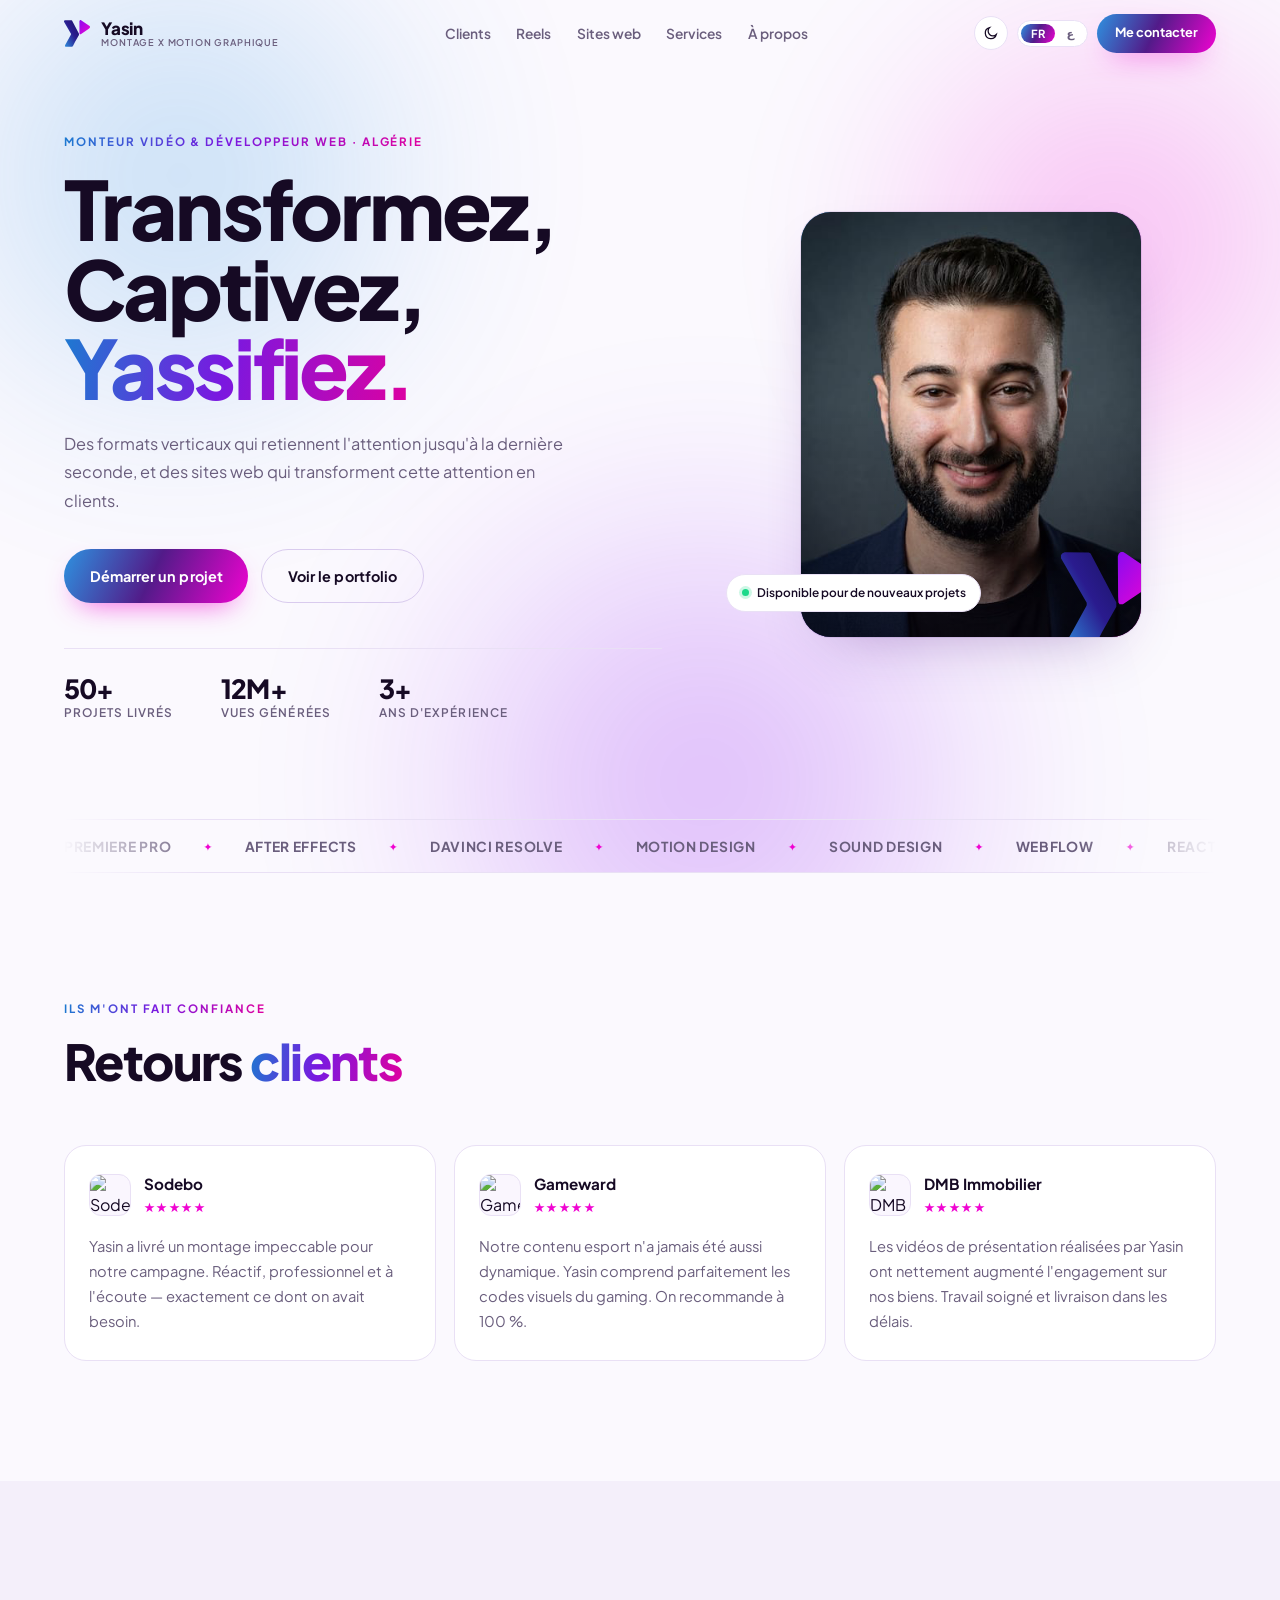
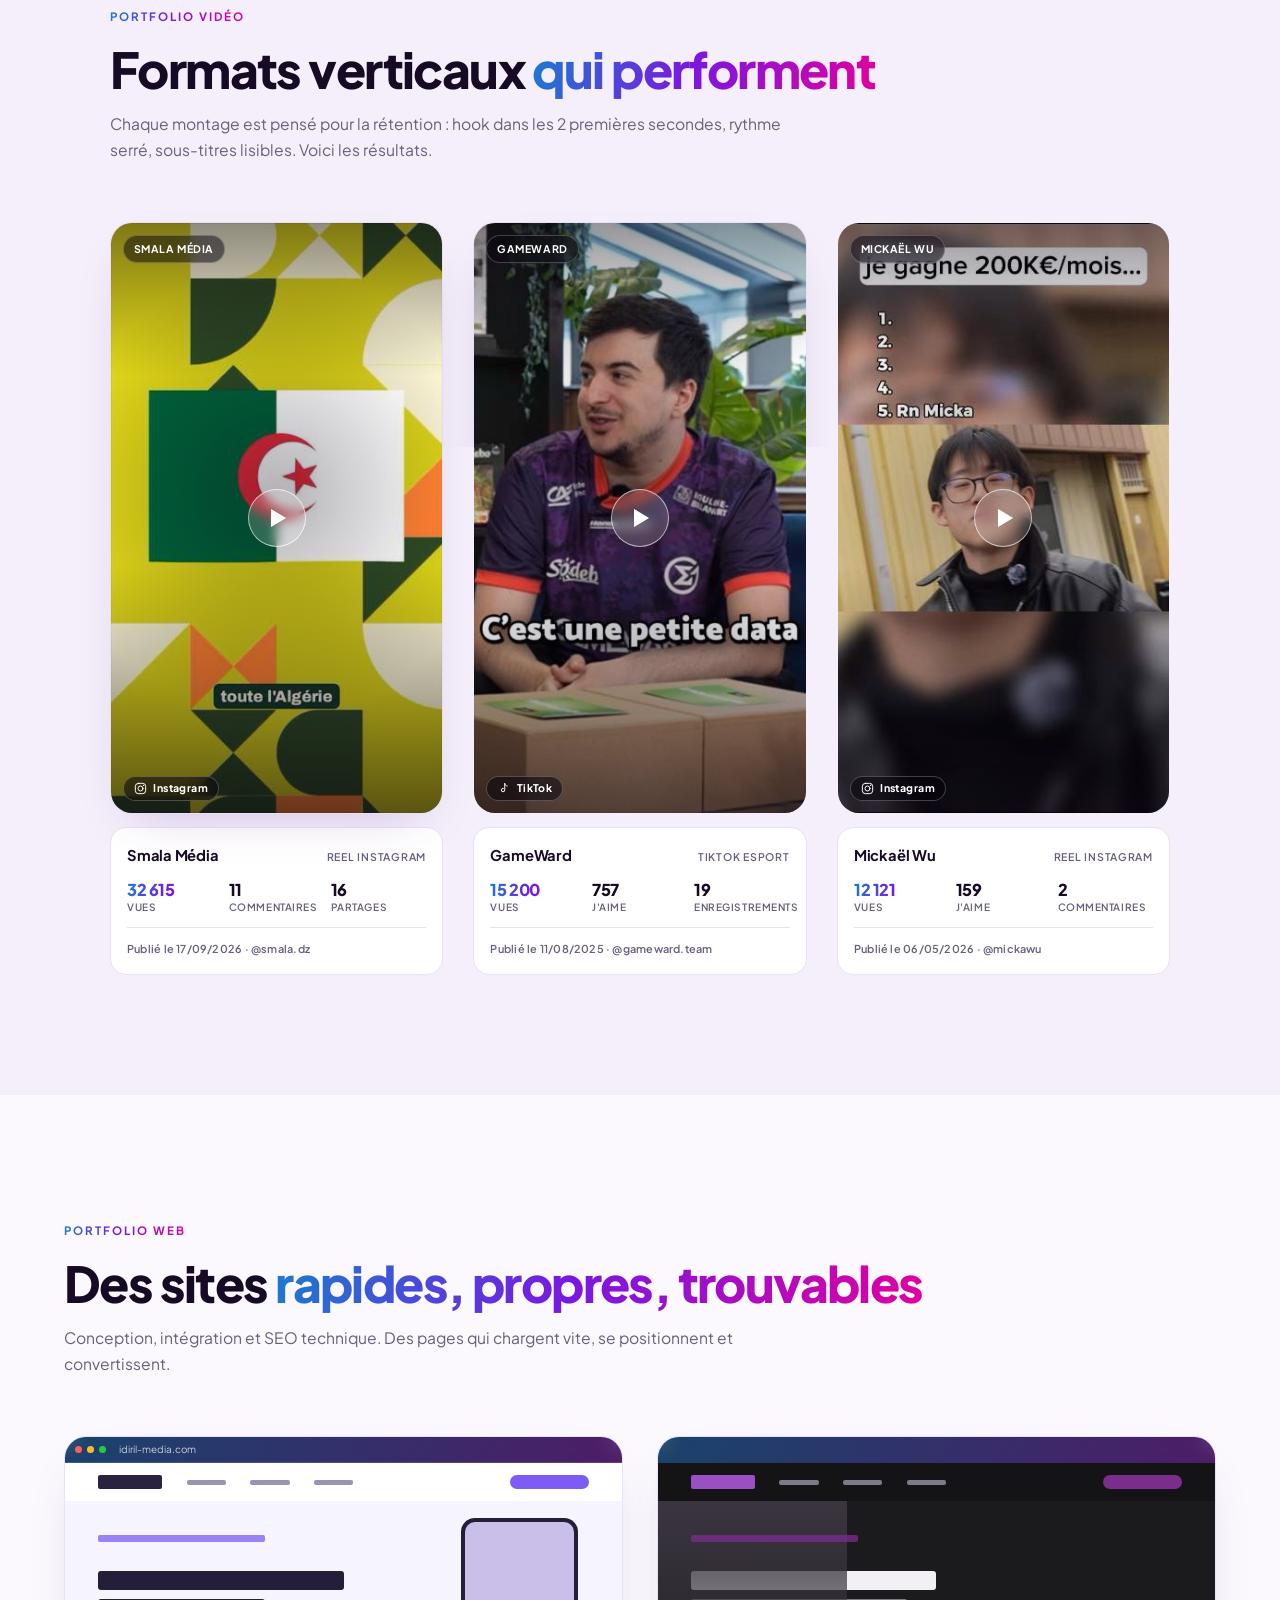
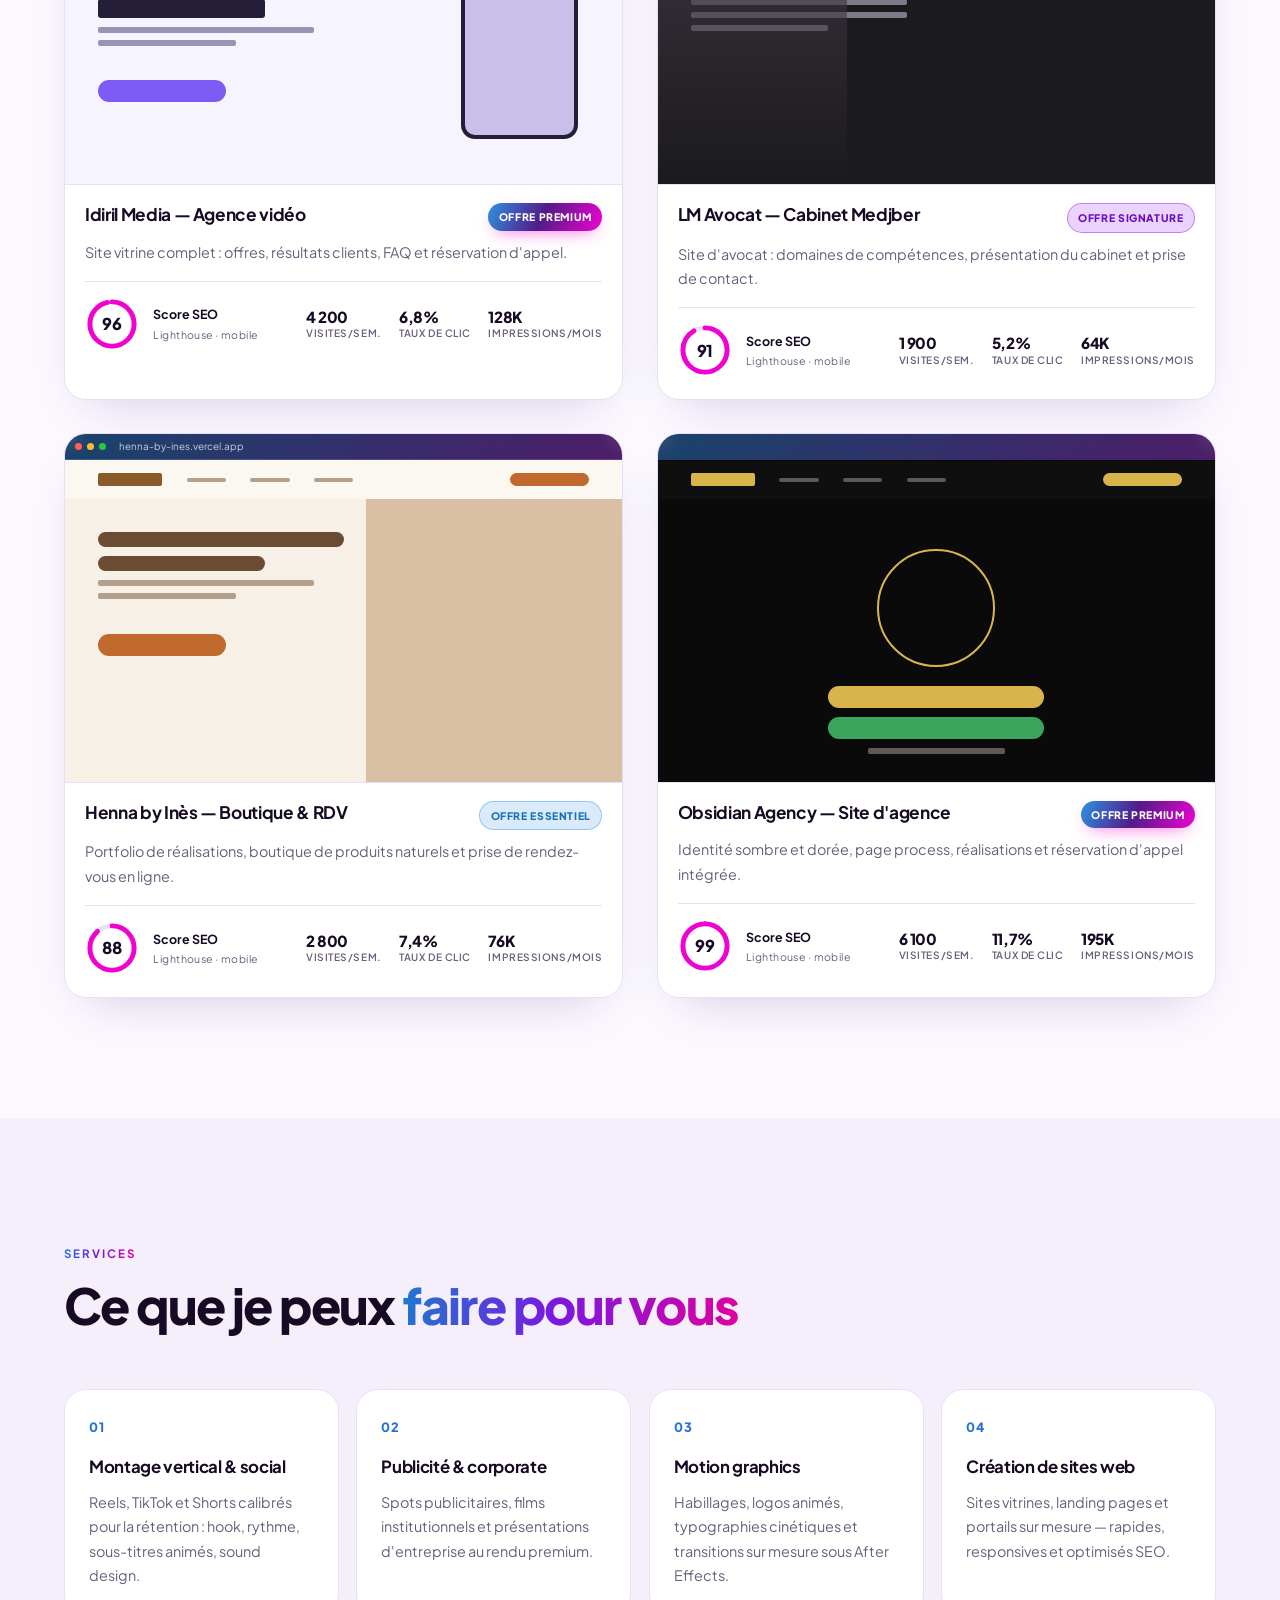
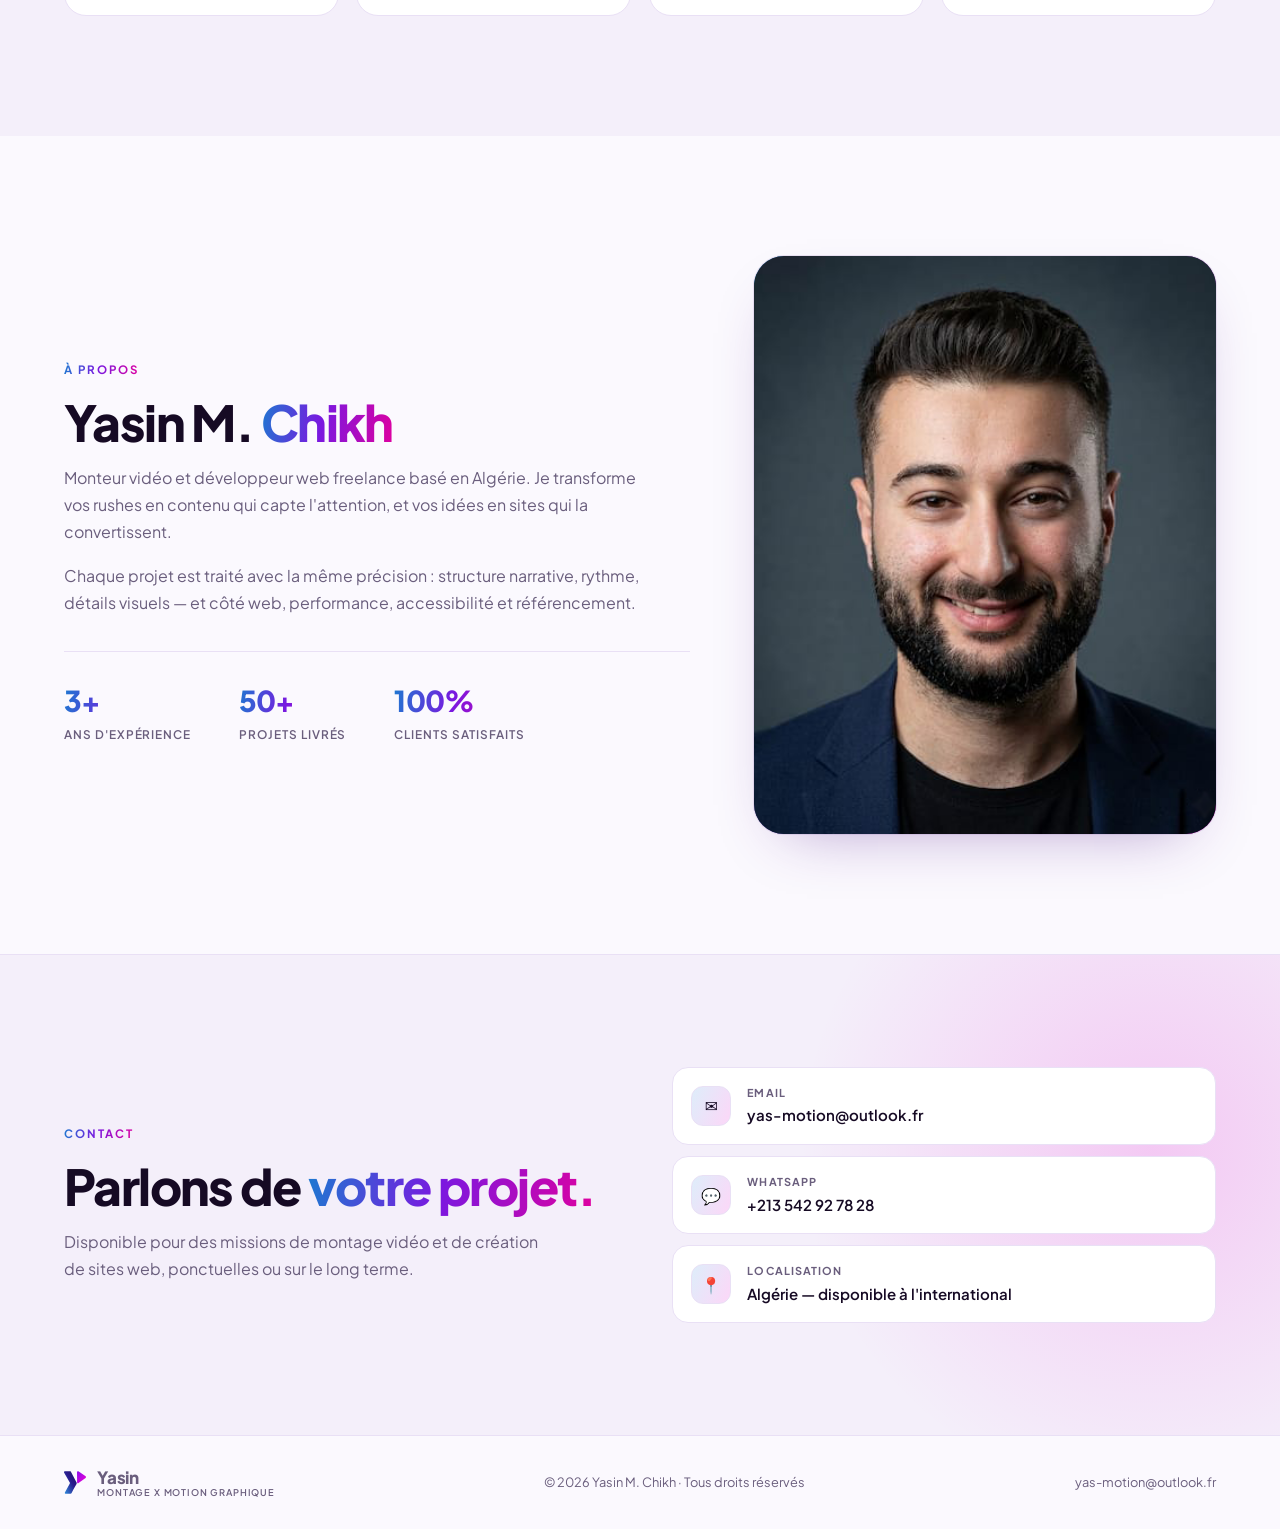
==== commit b34dc0d0: "Ajout portfolio" ====
--- a/index.html
+++ b/index.html
@@ -44,6 +44,7 @@
   </a>
 
   <div class="nav-links" id="nav-links">
+    <a href="#clients" id="nl-clients">Clients</a>
     <a href="#reels" id="nl-reels">Reels</a>
     <a href="#sites" id="nl-sites">Sites web</a>
     <a href="#services" id="nl-services">Services</a>
@@ -86,7 +87,7 @@
 
     <div class="hero-visual">
       <div class="photo-frame">
-        <img src="./img/profil.png" alt="Yasin Muhammad Chikh" onerror="this.style.display='none'"/>
+        <img src="./img/profil.png" alt="Yasin M. Chikh" onerror="this.style.display='none'"/>
         <svg class="float-mark" aria-hidden="true"><use href="#mark"/></svg>
       </div>
       <div class="hero-badge">
@@ -104,18 +105,53 @@
   </div>
 </header>
 
+
+<!-- ============ TÉMOIGNAGES ============ -->
+<section class="section" id="clients">
+  <div class="section-head">
+    <p class="eyebrow" id="lbl-clients">Ils m'ont fait confiance</p>
+    <h2 id="clients-h2">Retours <em>clients</em></h2>
+  </div>
+  <div class="testimonials-grid">
+    <div class="testi-card">
+      <div class="testi-header">
+        <div class="testi-logo"><img src="https://framerusercontent.com/images/OC2t6gzzIMzWwfBS0He3KzH5xs.png?width=225&height=225" alt="Sodebo"></div>
+        <div class="testi-meta"><div class="testi-name">Sodebo</div><div class="testi-stars">★★★★★</div></div>
+      </div>
+      <p class="testi-quote" id="t1-quote">Yasin a livré un montage impeccable pour notre campagne. Réactif, professionnel et à l'écoute — exactement ce dont on avait besoin.</p>
+    </div>
+    <div class="testi-card">
+      <div class="testi-header">
+        <div class="testi-logo"><img src="https://framerusercontent.com/images/2ZVyTkkxSkXGszoZWiAnmbCpssw.jpg?width=900&height=900" alt="Gameward"></div>
+        <div class="testi-meta"><div class="testi-name">Gameward</div><div class="testi-stars">★★★★★</div></div>
+      </div>
+      <p class="testi-quote" id="t2-quote">Notre contenu esport n'a jamais été aussi dynamique. Yasin comprend parfaitement les codes visuels du gaming. On recommande à 100 %.</p>
+    </div>
+    <div class="testi-card">
+      <div class="testi-header">
+        <div class="testi-logo"><img src="https://framerusercontent.com/images/rpNCEIvqPLEzVYVBL9D5XKDpsfE.png?width=225&height=225" alt="DMB Immobilier"></div>
+        <div class="testi-meta"><div class="testi-name">DMB Immobilier</div><div class="testi-stars">★★★★★</div></div>
+      </div>
+      <p class="testi-quote" id="t3-quote">Les vidéos de présentation réalisées par Yasin ont nettement augmenté l'engagement sur nos biens. Travail soigné et livraison dans les délais.</p>
+    </div>
+  </div>
+</section>
+
 <!-- ============ REELS / VIDÉOS VERTICALES ============
-     COMMENT REMPLACER UN PLACEHOLDER PAR UNE VRAIE VIDÉO :
-     remplacer  <div class="reel-ph" ...><span class="play"></span></div>
-     par        <video class="reel-ph" src="./img/reels/reel-1.mp4"
-                       poster="./img/reels/reel-1.jpg"
-                       muted loop playsinline controls></video>
-     (la classe .reel-ph garde le bon cadrage 9:16 et les coins arrondis)
-     Les chiffres des cartes de performance sont des exemples : à remplacer
-     par les vrais résultats dans les blocs .perf-grid ci-dessous.
-     La barre .perf-bar reflète le taux de rétention : style="--v:78%"
+     Chaque carte est une vignette légère ; le vrai embed Instagram / TikTok
+     ne se charge qu'au clic, dans une lightbox (page rapide au chargement).
+
+     POUR AJOUTER OU MODIFIER UNE VIDÉO :
+     · data-embed  → l'URL d'intégration
+                     Instagram : https://www.instagram.com/reel/<CODE>/embed/
+                     TikTok    : https://www.tiktok.com/embed/v2/<ID_VIDEO>
+     · data-link   → l'URL publique du post (bouton « Ouvrir sur … »)
+     · --poster    → une image de couverture 9:16 déposée dans ./img/reels/
+                     (sans image, un dégradé animé de la marque s'affiche)
+     · Les chiffres des cartes proviennent des posts eux-mêmes
+       (vues, j'aime, commentaires, partages) — relevés le 23/09/2026.
      ==================================================== -->
-<section class="section" id="reels">
+<section class="section alt" id="reels">
   <div class="section-head">
     <p class="eyebrow" id="lbl-reels">Portfolio vidéo</p>
     <h2 id="reels-h2">Formats verticaux <em>qui performent</em></h2>
@@ -124,142 +160,119 @@
 
   <div class="reels-grid">
 
-    <!-- Reel 1 -->
+    <!-- Reel 1 — Smala Média (Instagram) -->
     <article class="reel-card">
-      <div class="reel-media" data-tag="Sodebo">
-        <div class="reel-ph" aria-hidden="true"><span class="play"></span></div>
-        <div class="reel-overlay">
-          <p class="reel-hook">« Le secret que les chefs ne vous disent pas »</p>
-          <span class="reel-dur">0:38</span>
-        </div>
+      <div class="reel-media" data-tag="Smala Média">
+        <button class="reel-ph"
+                style="--poster:url('./img/reels/smala.jpg')"
+                data-embed="https://www.instagram.com/reel/DdYk7yuIUWK/embed/"
+                data-link="https://www.instagram.com/reel/DdYk7yuIUWK/"
+                data-net="instagram"
+                data-title="Smala Média — Reel Instagram"
+                onclick="openReel(this)">
+          <span class="play"></span>
+          <span class="reel-net">
+            <svg viewBox="0 0 24 24" aria-hidden="true"><rect x="2.5" y="2.5" width="19" height="19" rx="5.5"/><circle cx="12" cy="12" r="4.6"/><circle cx="17.6" cy="6.4" r="1.2" fill="currentColor" stroke="none"/></svg>
+            <b id="rn1">Instagram</b>
+          </span>
+        </button>
       </div>
       <div class="perf-card">
-        <div class="perf-title"><span class="perf-client">Sodebo</span><span class="perf-type" >Reel Instagram</span></div>
+        <div class="perf-title"><span class="perf-client">Smala Média</span><span class="perf-type">Reel Instagram</span></div>
         <div class="perf-grid">
-          <div class="kpi"><b>2,4M</b><small data-i18n="vues">vues</small></div>
-          <div class="kpi"><b>78%</b><small data-i18n="retention">rétention</small></div>
-          <div class="kpi accent"><b>+310%</b><small data-i18n="engagement">engagement</small></div>
-        </div>
-        <div class="perf-bar"><i style="--v:78%"></i></div>
+          <div class="kpi accent"><b>32 615</b><small data-i18n="vues">vues</small></div>
+          <div class="kpi"><b>11</b><small data-i18n="commentaires">commentaires</small></div>
+          <div class="kpi"><b>16</b><small data-i18n="partages">partages</small></div>
+        </div>
+        <div class="perf-foot"><span data-i18n="publie">Publié le</span> 17/09/2026 · @smala.dz</div>
       </div>
     </article>
 
-    <!-- Reel 2 -->
+    <!-- Reel 2 — Gameward (TikTok) -->
     <article class="reel-card">
-      <div class="reel-media" data-tag="Gameward">
-        <div class="reel-ph v2" aria-hidden="true"><span class="play"></span></div>
-        <div class="reel-overlay">
-          <p class="reel-hook">« Le clutch qui a changé la saison »</p>
-          <span class="reel-dur">0:52</span>
-        </div>
+      <div class="reel-media" data-tag="GameWard">
+        <button class="reel-ph v2"
+                style="--poster:url('./img/reels/gameward.jpg')"
+                data-embed="https://www.tiktok.com/embed/v2/7537256554353970454"
+                data-link="https://www.tiktok.com/@gameward.team/video/7537256554353970454"
+                data-net="tiktok"
+                data-title="GameWard — TikTok"
+                onclick="openReel(this)">
+          <span class="play"></span>
+          <span class="reel-net">
+            <svg viewBox="0 0 24 24" aria-hidden="true"><path d="M14.3 3v11.9a3.1 3.1 0 1 1-2.6-3.06"/><path d="M14.3 3c.4 2.4 2 4.1 4.6 4.4"/></svg>
+            <b id="rn2">TikTok</b>
+          </span>
+        </button>
       </div>
       <div class="perf-card">
-        <div class="perf-title"><span class="perf-client">Gameward</span><span class="perf-type">TikTok esport</span></div>
+        <div class="perf-title"><span class="perf-client">GameWard</span><span class="perf-type">TikTok esport</span></div>
         <div class="perf-grid">
-          <div class="kpi"><b>1,1M</b><small data-i18n="vues">vues</small></div>
-          <div class="kpi"><b>71%</b><small data-i18n="retention">rétention</small></div>
-          <div class="kpi accent"><b>+8,4K</b><small data-i18n="abonnes">abonnés</small></div>
-        </div>
-        <div class="perf-bar"><i style="--v:71%"></i></div>
+          <div class="kpi accent"><b>15 200</b><small data-i18n="vues">vues</small></div>
+          <div class="kpi"><b>757</b><small data-i18n="jaime">j'aime</small></div>
+          <div class="kpi"><b>19</b><small data-i18n="enregistrements">enregistrements</small></div>
+        </div>
+        <div class="perf-foot"><span data-i18n="publie">Publié le</span> 11/08/2025 · @gameward.team</div>
       </div>
     </article>
 
-    <!-- Reel 3 -->
+    <!-- Reel 3 — Mickaël Wu (Instagram) -->
     <article class="reel-card">
-      <div class="reel-media" data-tag="DMB Immobilier">
-        <div class="reel-ph v3" aria-hidden="true"><span class="play"></span></div>
-        <div class="reel-overlay">
-          <p class="reel-hook">« Visite d'un T4 à 180 000 € »</p>
-          <span class="reel-dur">0:45</span>
-        </div>
+      <div class="reel-media" data-tag="Mickaël Wu">
+        <button class="reel-ph v3"
+                style="--poster:url('./img/reels/mickawu.jpg')"
+                data-embed="https://www.instagram.com/reel/DYAmTIYsNUA/embed/"
+                data-link="https://www.instagram.com/reel/DYAmTIYsNUA/"
+                data-net="instagram"
+                data-title="Mickaël Wu — Reel Instagram"
+                onclick="openReel(this)">
+          <span class="play"></span>
+          <span class="reel-net">
+            <svg viewBox="0 0 24 24" aria-hidden="true"><rect x="2.5" y="2.5" width="19" height="19" rx="5.5"/><circle cx="12" cy="12" r="4.6"/><circle cx="17.6" cy="6.4" r="1.2" fill="currentColor" stroke="none"/></svg>
+            <b id="rn3">Instagram</b>
+          </span>
+        </button>
       </div>
       <div class="perf-card">
-        <div class="perf-title"><span class="perf-client">DMB Immobilier</span><span class="perf-type">Reel + Ads</span></div>
+        <div class="perf-title"><span class="perf-client">Mickaël Wu</span><span class="perf-type">Reel Instagram</span></div>
         <div class="perf-grid">
-          <div class="kpi"><b>640K</b><small data-i18n="vues">vues</small></div>
-          <div class="kpi"><b>65%</b><small data-i18n="retention">rétention</small></div>
-          <div class="kpi accent"><b>14</b><small data-i18n="visites-gen">visites générées</small></div>
-        </div>
-        <div class="perf-bar"><i style="--v:65%"></i></div>
+          <div class="kpi accent"><b>12 121</b><small data-i18n="vues">vues</small></div>
+          <div class="kpi"><b>159</b><small data-i18n="jaime">j'aime</small></div>
+          <div class="kpi"><b>2</b><small data-i18n="commentaires">commentaires</small></div>
+        </div>
+        <div class="perf-foot"><span data-i18n="publie">Publié le</span> 06/05/2026 · @mickawu</div>
       </div>
     </article>
 
-    <!-- Reel 4 -->
-    <article class="reel-card">
-      <div class="reel-media" data-tag="Nova Coaching">
-        <div class="reel-ph v4" aria-hidden="true"><span class="play"></span></div>
-        <div class="reel-overlay">
-          <p class="reel-hook">« 3 erreurs qui tuent ta productivité »</p>
-          <span class="reel-dur">0:41</span>
-        </div>
-      </div>
-      <div class="perf-card">
-        <div class="perf-title"><span class="perf-client">Nova Coaching</span><span class="perf-type">YouTube Shorts</span></div>
-        <div class="perf-grid">
-          <div class="kpi"><b>890K</b><small data-i18n="vues">vues</small></div>
-          <div class="kpi"><b>82%</b><small data-i18n="retention">rétention</small></div>
-          <div class="kpi accent"><b>−12 h</b><small data-i18n="gain-temps">gain / mois</small></div>
-        </div>
-        <div class="perf-bar"><i style="--v:82%"></i></div>
-      </div>
-    </article>
-
-    <!-- Reel 5 -->
-    <article class="reel-card">
-      <div class="reel-media" data-tag="Atlas Fitness">
-        <div class="reel-ph v5" aria-hidden="true"><span class="play"></span></div>
-        <div class="reel-overlay">
-          <p class="reel-hook">« 30 jours, un seul exercice »</p>
-          <span class="reel-dur">0:29</span>
-        </div>
-      </div>
-      <div class="perf-card">
-        <div class="perf-title"><span class="perf-client">Atlas Fitness</span><span class="perf-type">Reel Instagram</span></div>
-        <div class="perf-grid">
-          <div class="kpi"><b>3,2M</b><small data-i18n="vues">vues</small></div>
-          <div class="kpi"><b>74%</b><small data-i18n="retention">rétention</small></div>
-          <div class="kpi accent"><b>+21K €</b><small data-i18n="ca">CA généré</small></div>
-        </div>
-        <div class="perf-bar"><i style="--v:74%"></i></div>
-      </div>
-    </article>
-
-    <!-- Reel 6 -->
-    <article class="reel-card">
-      <div class="reel-media" data-tag="Maison Yasmine">
-        <div class="reel-ph v6" aria-hidden="true"><span class="play"></span></div>
-        <div class="reel-overlay">
-          <p class="reel-hook">« Notre collection en 40 secondes »</p>
-          <span class="reel-dur">0:40</span>
-        </div>
-      </div>
-      <div class="perf-card">
-        <div class="perf-title"><span class="perf-client">Maison Yasmine</span><span class="perf-type">Campagne TikTok</span></div>
-        <div class="perf-grid">
-          <div class="kpi"><b>1,7M</b><small data-i18n="vues">vues</small></div>
-          <div class="kpi"><b>69%</b><small data-i18n="retention">rétention</small></div>
-          <div class="kpi accent"><b>×3,8</b><small data-i18n="roas">ROAS</small></div>
-        </div>
-        <div class="perf-bar"><i style="--v:69%"></i></div>
-      </div>
-    </article>
-
   </div>
 </section>
+
+<!-- Lightbox de lecture des reels -->
+<div class="reel-modal" id="reel-modal" hidden>
+  <div class="reel-modal-backdrop" onclick="closeReel()"></div>
+  <div class="reel-modal-box" role="dialog" aria-modal="true" aria-labelledby="reel-modal-title">
+    <div class="reel-modal-bar">
+      <span id="reel-modal-title"></span>
+      <a id="reel-modal-link" href="#" target="_blank" rel="noopener" class="reel-modal-open"><span id="rm-open">Ouvrir</span> ↗</a>
+      <button class="reel-modal-close" onclick="closeReel()" aria-label="Fermer">&times;</button>
+    </div>
+    <div class="reel-modal-frame" id="reel-modal-frame"></div>
+  </div>
+</div>
 
 <!-- ============ SITES WEB ============
      POUR CHAQUE CARTE :
-     · href="..."            → l'URL réelle du site du client
-     · <em>domaine.com</em>  → le domaine affiché dans la barre du navigateur
-     · --shot:url('...')     → la capture d'écran du site (déposer le fichier
-                               dans ./img/sites/). Tant qu'aucune image n'est
-                               présente, un faux wireframe dégradé s'affiche.
-     · --c1 / --c2           → les 2 couleurs du dégradé de secours
-     · .offer-badge          → classes disponibles : essentiel | premium | signature
-     · --score:96            → remplit l'anneau du score SEO (pense à changer
-                               aussi le chiffre dans le <b> juste en dessous)
+     · href="…"             → l'URL réelle du site
+     · <em>domaine.com</em> → le domaine affiché dans la barre du navigateur
+     · --shot:url('…')      → dépose une capture d'écran dans ./img/sites/
+                              et elle remplacera automatiquement l'aperçu
+                              dessiné en CSS (recommandé : 1280x800, format .jpg)
+     · data-mock            → l'aperçu CSS de secours (idiril | avocat | henna | obsidian)
+     · .offer-badge         → classes : essentiel | premium | signature
+     · --score:96           → remplit l'anneau SEO (change aussi le <b> juste dessous)
+     · Les KPI sont des exemples : à remplacer par tes vrais chiffres.
      ==================================== -->
-<section class="section alt" id="sites">
+<section class="section" id="sites">
   <div class="section-head">
     <p class="eyebrow" id="lbl-sites">Portfolio web</p>
     <h2 id="sites-h2">Des sites <em>rapides, propres, trouvables</em></h2>
@@ -268,19 +281,30 @@
 
   <div class="sites-grid">
 
-    <!-- Site 1 -->
+    <!-- Site 1 — Idiril Media -->
     <article class="site-card">
-      <a class="site-shot" href="https://exemple-sodebo.com" target="_blank" rel="noopener" style="--shot:url('./img/sites/site-1.jpg'); --c1:#2E92E0; --c2:#521B89;">
-        <span class="chrome"><i></i><i></i><i></i><em>exemple-sodebo.com</em></span>
+      <a class="site-shot" href="https://www.idiril-media.com/" target="_blank" rel="noopener"
+         data-mock="idiril" style="--shot:url('./img/sites/idiril-media.jpg')">
+        <span class="chrome"><i></i><i></i><i></i><em>idiril-media.com</em></span>
+        <span class="mock">
+          <span class="mock-nav"><b></b><u></u><u></u><u></u><s></s></span>
+          <span class="mock-body">
+            <span class="mock-eyebrow"></span>
+            <span class="mock-h1"></span><span class="mock-h1 short"></span>
+            <span class="mock-p"></span><span class="mock-p short"></span>
+            <span class="mock-btn"></span>
+            <span class="mock-phone"><i></i></span>
+          </span>
+        </span>
         <span class="shot-inner"></span>
         <span class="shot-cta" id="sc1">Voir le site ↗</span>
       </a>
       <div class="site-body">
         <div class="site-head">
-          <h3>Sodebo — Site vitrine</h3>
+          <h3>Idiril Media — Agence vidéo</h3>
           <span class="offer-badge premium" id="ob1">Offre Premium</span>
         </div>
-        <p class="site-desc" id="sd1">Refonte complète, 8 pages, blog et optimisation Core Web Vitals.</p>
+        <p class="site-desc" id="sd1">Site vitrine complet : offres, résultats clients, FAQ et réservation d'appel.</p>
         <div class="seo-row">
           <div class="seo-ring" style="--score:96">
             <svg viewBox="0 0 44 44" aria-hidden="true"><circle class="ring-bg" cx="22" cy="22" r="18"/><circle class="ring-fg" cx="22" cy="22" r="18"/></svg>
@@ -299,19 +323,29 @@
       </div>
     </article>
 
-    <!-- Site 2 -->
+    <!-- Site 2 — LM Avocat -->
     <article class="site-card">
-      <a class="site-shot" href="https://exemple-gameward.gg" target="_blank" rel="noopener" style="--shot:url('./img/sites/site-2.jpg'); --c1:#8A0BF0; --c2:#F003D1;">
-        <span class="chrome"><i></i><i></i><i></i><em>exemple-gameward.gg</em></span>
+      <a class="site-shot" href="https://www.medjber-avocat.fr/" target="_blank" rel="noopener"
+         data-mock="avocat" style="--shot:url('./img/sites/medjber-avocat.jpg')">
+        <span class="chrome"><i></i><i></i><i></i><em>medjber-avocat.fr</em></span>
+        <span class="mock">
+          <span class="mock-nav"><b></b><u></u><u></u><u></u><s></s></span>
+          <span class="mock-body">
+            <span class="mock-portrait"></span>
+            <span class="mock-eyebrow"></span>
+            <span class="mock-h1"></span>
+            <span class="mock-p"></span><span class="mock-p"></span><span class="mock-p short"></span>
+          </span>
+        </span>
         <span class="shot-inner"></span>
         <span class="shot-cta" id="sc2">Voir le site ↗</span>
       </a>
       <div class="site-body">
         <div class="site-head">
-          <h3>Gameward — Hub esport</h3>
+          <h3>LM Avocat — Cabinet Medjber</h3>
           <span class="offer-badge signature" id="ob2">Offre Signature</span>
         </div>
-        <p class="site-desc" id="sd2">Plateforme roster, calendrier de matchs et boutique connectée.</p>
+        <p class="site-desc" id="sd2">Site d'avocat : domaines de compétences, présentation du cabinet et prise de contact.</p>
         <div class="seo-row">
           <div class="seo-ring" style="--score:91">
             <svg viewBox="0 0 44 44" aria-hidden="true"><circle class="ring-bg" cx="22" cy="22" r="18"/><circle class="ring-fg" cx="22" cy="22" r="18"/></svg>
@@ -322,27 +356,37 @@
             <span class="seo-note" id="seon2">Lighthouse · mobile</span>
           </div>
           <div class="site-kpis">
-            <div class="kpi"><b>11 500</b><small data-i18n="visites-sem">visites/sem.</small></div>
-            <div class="kpi"><b>9,2%</b><small data-i18n="ctr">taux de clic</small></div>
-            <div class="kpi"><b>340K</b><small data-i18n="impressions">impressions/mois</small></div>
+            <div class="kpi"><b>1 900</b><small data-i18n="visites-sem">visites/sem.</small></div>
+            <div class="kpi"><b>5,2%</b><small data-i18n="ctr">taux de clic</small></div>
+            <div class="kpi"><b>64K</b><small data-i18n="impressions">impressions/mois</small></div>
           </div>
         </div>
       </div>
     </article>
 
-    <!-- Site 3 -->
+    <!-- Site 3 — Henna by Inès -->
     <article class="site-card">
-      <a class="site-shot" href="https://exemple-dmb.fr" target="_blank" rel="noopener" style="--shot:url('./img/sites/site-3.jpg'); --c1:#1B1466; --c2:#2E92E0;">
-        <span class="chrome"><i></i><i></i><i></i><em>exemple-dmb.fr</em></span>
+      <a class="site-shot" href="https://henna-by-ines.vercel.app/" target="_blank" rel="noopener"
+         data-mock="henna" style="--shot:url('./img/sites/henna-by-ines.jpg')">
+        <span class="chrome"><i></i><i></i><i></i><em>henna-by-ines.vercel.app</em></span>
+        <span class="mock">
+          <span class="mock-nav"><b></b><u></u><u></u><u></u><s></s></span>
+          <span class="mock-body">
+            <span class="mock-photo"></span>
+            <span class="mock-h1 script"></span><span class="mock-h1 script short"></span>
+            <span class="mock-p"></span><span class="mock-p short"></span>
+            <span class="mock-btn"></span>
+          </span>
+        </span>
         <span class="shot-inner"></span>
         <span class="shot-cta" id="sc3">Voir le site ↗</span>
       </a>
       <div class="site-body">
         <div class="site-head">
-          <h3>DMB Immobilier — Portail</h3>
+          <h3>Henna by Inès — Boutique &amp; RDV</h3>
           <span class="offer-badge essentiel" id="ob3">Offre Essentiel</span>
         </div>
-        <p class="site-desc" id="sd3">Catalogue de biens filtrable, visites vidéo intégrées, formulaire qualifié.</p>
+        <p class="site-desc" id="sd3">Portfolio de réalisations, boutique de produits naturels et prise de rendez-vous en ligne.</p>
         <div class="seo-row">
           <div class="seo-ring" style="--score:88">
             <svg viewBox="0 0 44 44" aria-hidden="true"><circle class="ring-bg" cx="22" cy="22" r="18"/><circle class="ring-fg" cx="22" cy="22" r="18"/></svg>
@@ -354,26 +398,36 @@
           </div>
           <div class="site-kpis">
             <div class="kpi"><b>2 800</b><small data-i18n="visites-sem">visites/sem.</small></div>
-            <div class="kpi"><b>5,4%</b><small data-i18n="ctr">taux de clic</small></div>
+            <div class="kpi"><b>7,4%</b><small data-i18n="ctr">taux de clic</small></div>
             <div class="kpi"><b>76K</b><small data-i18n="impressions">impressions/mois</small></div>
           </div>
         </div>
       </div>
     </article>
 
-    <!-- Site 4 -->
+    <!-- Site 4 — Obsidian Agency -->
     <article class="site-card">
-      <a class="site-shot" href="https://exemple-atlas.fit" target="_blank" rel="noopener" style="--shot:url('./img/sites/site-4.jpg'); --c1:#521B89; --c2:#F003D1;">
-        <span class="chrome"><i></i><i></i><i></i><em>exemple-atlas.fit</em></span>
+      <a class="site-shot" href="https://www.obsidian-agency.fr/" target="_blank" rel="noopener"
+         data-mock="obsidian" style="--shot:url('./img/sites/obsidian-agency.jpg')">
+        <span class="chrome"><i></i><i></i><i></i><em>obsidian-agency.fr</em></span>
+        <span class="mock">
+          <span class="mock-nav"><b></b><u></u><u></u><u></u><s></s></span>
+          <span class="mock-body center">
+            <span class="mock-crest"></span>
+            <span class="mock-btn"></span>
+            <span class="mock-btn alt"></span>
+            <span class="mock-p short"></span>
+          </span>
+        </span>
         <span class="shot-inner"></span>
         <span class="shot-cta" id="sc4">Voir le site ↗</span>
       </a>
       <div class="site-body">
         <div class="site-head">
-          <h3>Atlas Fitness — Landing</h3>
-          <span class="offer-badge essentiel" id="ob4">Offre Essentiel</span>
-        </div>
-        <p class="site-desc" id="sd4">Page de vente one-page, réservation de séance et tunnel d'abonnement.</p>
+          <h3>Obsidian Agency — Site d'agence</h3>
+          <span class="offer-badge premium" id="ob4">Offre Premium</span>
+        </div>
+        <p class="site-desc" id="sd4">Identité sombre et dorée, page process, réalisations et réservation d'appel intégrée.</p>
         <div class="seo-row">
           <div class="seo-ring" style="--score:99">
             <svg viewBox="0 0 44 44" aria-hidden="true"><circle class="ring-bg" cx="22" cy="22" r="18"/><circle class="ring-fg" cx="22" cy="22" r="18"/></svg>
@@ -396,7 +450,7 @@
 </section>
 
 <!-- ============ SERVICES ============ -->
-<section class="section" id="services">
+<section class="section alt" id="services">
   <div class="section-head">
     <p class="eyebrow" id="lbl-services">Services</p>
     <h2 id="services-h2">Ce que je peux <em>faire pour vous</em></h2>
@@ -425,43 +479,13 @@
   </div>
 </section>
 
-<!-- ============ TÉMOIGNAGES ============ -->
-<section class="section alt" id="clients">
-  <div class="section-head">
-    <p class="eyebrow" id="lbl-clients">Ils m'ont fait confiance</p>
-    <h2 id="clients-h2">Retours <em>clients</em></h2>
-  </div>
-  <div class="testimonials-grid">
-    <div class="testi-card">
-      <div class="testi-header">
-        <div class="testi-logo"><img src="https://framerusercontent.com/images/OC2t6gzzIMzWwfBS0He3KzH5xs.png?width=225&height=225" alt="Sodebo"></div>
-        <div class="testi-meta"><div class="testi-name">Sodebo</div><div class="testi-stars">★★★★★</div></div>
-      </div>
-      <p class="testi-quote" id="t1-quote">Yasin a livré un montage impeccable pour notre campagne. Réactif, professionnel et à l'écoute — exactement ce dont on avait besoin.</p>
-    </div>
-    <div class="testi-card">
-      <div class="testi-header">
-        <div class="testi-logo"><img src="https://framerusercontent.com/images/2ZVyTkkxSkXGszoZWiAnmbCpssw.jpg?width=900&height=900" alt="Gameward"></div>
-        <div class="testi-meta"><div class="testi-name">Gameward</div><div class="testi-stars">★★★★★</div></div>
-      </div>
-      <p class="testi-quote" id="t2-quote">Notre contenu esport n'a jamais été aussi dynamique. Yasin comprend parfaitement les codes visuels du gaming. On recommande à 100 %.</p>
-    </div>
-    <div class="testi-card">
-      <div class="testi-header">
-        <div class="testi-logo"><img src="https://framerusercontent.com/images/rpNCEIvqPLEzVYVBL9D5XKDpsfE.png?width=225&height=225" alt="DMB Immobilier"></div>
-        <div class="testi-meta"><div class="testi-name">DMB Immobilier</div><div class="testi-stars">★★★★★</div></div>
-      </div>
-      <p class="testi-quote" id="t3-quote">Les vidéos de présentation réalisées par Yasin ont nettement augmenté l'engagement sur nos biens. Travail soigné et livraison dans les délais.</p>
-    </div>
-  </div>
-</section>
 
 <!-- ============ À PROPOS ============ -->
 <section class="section" id="about">
   <div class="about-layout">
     <div class="about-text">
       <p class="eyebrow" id="lbl-about">À propos</p>
-      <h2 id="about-h2">Yasin Muhammad <em>Chikh</em></h2>
+      <h2 id="about-h2">Yasin M. <em>Chikh</em></h2>
       <p id="about-p1">Monteur vidéo et développeur web freelance basé en Algérie. Je transforme vos rushes en contenu qui capte l'attention, et vos idées en sites qui la convertissent.</p>
       <p id="about-p2">Chaque projet est traité avec la même précision : structure narrative, rythme, détails visuels — et côté web, performance, accessibilité et référencement.</p>
       <div class="stats-row">
@@ -471,7 +495,7 @@
       </div>
     </div>
     <div class="about-visual">
-      <img src="./img/profil.png" alt="Yasin Muhammad Chikh" onerror="this.style.display='none'"/>
+      <img src="./img/profil.png" alt="Yasin M. Chikh" onerror="this.style.display='none'"/>
     </div>
   </div>
 </section>
@@ -507,7 +531,7 @@
     <svg class="brand-mark" aria-hidden="true"><use href="#mark"/></svg>
     <span class="brand-text"><strong>Yasin</strong><small id="brand-tag-2">montage x motion graphique</small></span>
   </a>
-  <span id="footer-copy">© 2026 Yasin Muhammad Chikh · Tous droits réservés</span>
+  <span id="footer-copy">© 2026 Yasin M. Chikh · Tous droits réservés</span>
   <a href="mailto:yas-motion@outlook.fr">yas-motion@outlook.fr</a>
 </footer>
 
@@ -554,6 +578,52 @@
   });
 })();
 
+/* ---------- LECTEUR DE REELS (lightbox) ---------- */
+var REEL_SIZES = { instagram: [400, 700], tiktok: [325, 745] };
+var lastFocused = null;
+
+function openReel(btn){
+  var modal = document.getElementById('reel-modal');
+  var frame = document.getElementById('reel-modal-frame');
+  var net   = btn.getAttribute('data-net');
+  var size  = REEL_SIZES[net] || [360, 700];
+
+  lastFocused = btn;
+  document.getElementById('reel-modal-title').textContent = btn.getAttribute('data-title') || '';
+  var link = document.getElementById('reel-modal-link');
+  link.href = btn.getAttribute('data-link') || '#';
+
+  frame.innerHTML = '';
+  var ifr = document.createElement('iframe');
+  ifr.src = btn.getAttribute('data-embed');
+  ifr.width = size[0];
+  ifr.height = size[1];
+  ifr.setAttribute('frameborder', '0');
+  ifr.setAttribute('scrolling', 'no');
+  ifr.setAttribute('allowfullscreen', '');
+  ifr.setAttribute('allow', 'autoplay; clipboard-write; encrypted-media; picture-in-picture');
+  ifr.setAttribute('title', btn.getAttribute('data-title') || 'Vidéo');
+  frame.style.setProperty('--fw', size[0] + 'px');
+  frame.style.setProperty('--fh', size[1] + 'px');
+  frame.appendChild(ifr);
+
+  modal.hidden = false;
+  document.body.style.overflow = 'hidden';
+  document.querySelector('.reel-modal-close').focus();
+}
+
+function closeReel(){
+  var modal = document.getElementById('reel-modal');
+  modal.hidden = true;
+  document.getElementById('reel-modal-frame').innerHTML = '';
+  document.body.style.overflow = '';
+  if (lastFocused) lastFocused.focus();
+}
+
+document.addEventListener('keydown', function(e){
+  if (e.key === 'Escape' && !document.getElementById('reel-modal').hidden) closeReel();
+});
+
 /* ---------- TRADUCTIONS ---------- */
 var T = {
   fr: {
@@ -561,7 +631,8 @@
     "skip-link": "Aller au contenu",
     "brand-tag": "montage x motion graphique",
     "brand-tag-2": "montage x motion graphique",
-    "nl-reels": "Reels", "nl-sites": "Sites web", "nl-services": "Services", "nl-about": "À propos",
+    "nl-clients": "Clients", "nl-reels": "Reels", "nl-sites": "Sites web", "nl-services": "Services", "nl-about": "À propos",
+    "rn1": "Instagram", "rn2": "TikTok", "rn3": "Instagram", "rm-open": "Ouvrir",
     "nav-cta-text": "Me contacter",
     "hero-eyebrow": "Monteur vidéo &amp; développeur web · Algérie",
     "hero-h1": "Transformez,<br/>Captivez,<br/><em>Yassifiez.</em>",
@@ -577,11 +648,11 @@
     "sites-h2": "Des sites <em>rapides, propres, trouvables</em>",
     "sites-sub": "Conception, intégration et SEO technique. Des pages qui chargent vite, se positionnent et convertissent.",
     "sc1": "Voir le site ↗", "sc2": "Voir le site ↗", "sc3": "Voir le site ↗", "sc4": "Voir le site ↗",
-    "ob1": "Offre Premium", "ob2": "Offre Signature", "ob3": "Offre Essentiel", "ob4": "Offre Essentiel",
-    "sd1": "Refonte complète, 8 pages, blog et optimisation Core Web Vitals.",
-    "sd2": "Plateforme roster, calendrier de matchs et boutique connectée.",
-    "sd3": "Catalogue de biens filtrable, visites vidéo intégrées, formulaire qualifié.",
-    "sd4": "Page de vente one-page, réservation de séance et tunnel d'abonnement.",
+    "ob1": "Offre Premium", "ob2": "Offre Signature", "ob3": "Offre Essentiel", "ob4": "Offre Premium",
+    "sd1": "Site vitrine complet : offres, résultats clients, FAQ et réservation d'appel.",
+    "sd2": "Site d'avocat : domaines de compétences, présentation du cabinet et prise de contact.",
+    "sd3": "Portfolio de réalisations, boutique de produits naturels et prise de rendez-vous en ligne.",
+    "sd4": "Identité sombre et dorée, page process, réalisations et réservation d'appel intégrée.",
     "seo1": "Score SEO", "seo2": "Score SEO", "seo3": "Score SEO", "seo4": "Score SEO",
     "seon1": "Lighthouse · mobile", "seon2": "Lighthouse · mobile", "seon3": "Lighthouse · mobile", "seon4": "Lighthouse · mobile",
     "lbl-services": "Services",
@@ -600,7 +671,7 @@
     "t2-quote": "Notre contenu esport n'a jamais été aussi dynamique. Yasin comprend parfaitement les codes visuels du gaming. On recommande à 100 %.",
     "t3-quote": "Les vidéos de présentation réalisées par Yasin ont nettement augmenté l'engagement sur nos biens. Travail soigné et livraison dans les délais.",
     "lbl-about": "À propos",
-    "about-h2": "Yasin Muhammad <em>Chikh</em>",
+    "about-h2": "Yasin M. <em>Chikh</em>",
     "about-p1": "Monteur vidéo et développeur web freelance basé en Algérie. Je transforme vos rushes en contenu qui capte l'attention, et vos idées en sites qui la convertissent.",
     "about-p2": "Chaque projet est traité avec la même précision : structure narrative, rythme, détails visuels — et côté web, performance, accessibilité et référencement.",
     "stat1": "ans d'expérience", "stat2": "projets livrés", "stat3": "clients satisfaits",
@@ -609,14 +680,15 @@
     "contact-desc": "Disponible pour des missions de montage vidéo et de création de sites web, ponctuelles ou sur le long terme.",
     "lbl-email": "Email", "lbl-loc": "Localisation",
     "loc-val": "Algérie — disponible à l'international",
-    "footer-copy": "© 2026 Yasin Muhammad Chikh · Tous droits réservés"
+    "footer-copy": "© 2026 Yasin M. Chikh · Tous droits réservés"
   },
   ar: {
     dir: "rtl",
     "skip-link": "انتقل إلى المحتوى",
     "brand-tag": "مونتاج × موشن غرافيك",
     "brand-tag-2": "مونتاج × موشن غرافيك",
-    "nl-reels": "الريلز", "nl-sites": "المواقع", "nl-services": "الخدمات", "nl-about": "نبذة عني",
+    "nl-clients": "العملاء", "nl-reels": "الريلز", "nl-sites": "المواقع", "nl-services": "الخدمات", "nl-about": "نبذة عني",
+    "rn1": "إنستغرام", "rn2": "تيك توك", "rn3": "إنستغرام", "rm-open": "فتح",
     "nav-cta-text": "تواصل معي",
     "hero-eyebrow": "مونتير فيديو ومطوّر ويب · الجزائر",
     "hero-h1": "حوِّل،<br/>اجذب،<br/><em>ياسِّف.</em>",
@@ -632,11 +704,11 @@
     "sites-h2": "مواقع <em>سريعة ونظيفة وقابلة للأرشفة</em>",
     "sites-sub": "تصميم وبرمجة وتحسين تقني لمحركات البحث. صفحات تُحمَّل بسرعة وتتصدّر وتُحوِّل.",
     "sc1": "زيارة الموقع ↗", "sc2": "زيارة الموقع ↗", "sc3": "زيارة الموقع ↗", "sc4": "زيارة الموقع ↗",
-    "ob1": "باقة بريميوم", "ob2": "باقة سيغنتشر", "ob3": "الباقة الأساسية", "ob4": "الباقة الأساسية",
-    "sd1": "إعادة تصميم كاملة، 8 صفحات، مدوّنة وتحسين مؤشرات الأداء.",
-    "sd2": "منصة للفريق، جدول المباريات ومتجر مدمج.",
-    "sd3": "كتالوغ عقارات بفلاتر، جولات فيديو ونموذج تواصل مؤهَّل.",
-    "sd4": "صفحة بيع واحدة، حجز الحصص ومسار اشتراك كامل.",
+    "ob1": "باقة بريميوم", "ob2": "باقة سيغنتشر", "ob3": "الباقة الأساسية", "ob4": "باقة بريميوم",
+    "sd1": "موقع تعريفي كامل: الباقات، نتائج العملاء، الأسئلة الشائعة وحجز مكالمة.",
+    "sd2": "موقع محاماة: مجالات الاختصاص، التعريف بالمكتب ووسائل التواصل.",
+    "sd3": "معرض أعمال، متجر منتجات طبيعية وحجز موعد عبر الإنترنت.",
+    "sd4": "هوية داكنة وذهبية، صفحة منهجية العمل، الأعمال وحجز مكالمة.",
     "seo1": "تقييم السيو", "seo2": "تقييم السيو", "seo3": "تقييم السيو", "seo4": "تقييم السيو",
     "seon1": "Lighthouse · موبايل", "seon2": "Lighthouse · موبايل", "seon3": "Lighthouse · موبايل", "seon4": "Lighthouse · موبايل",
     "lbl-services": "الخدمات",
@@ -670,11 +742,11 @@
 
 /* Petits libellés d'unités, partagés par toutes les cartes de performance */
 var U = {
-  fr: {"vues":"vues","retention":"rétention","engagement":"engagement","abonnes":"abonnés",
-       "visites-gen":"visites générées","gain-temps":"gain / mois","ca":"CA généré","roas":"ROAS",
+  fr: {"vues":"vues","jaime":"j'aime","commentaires":"commentaires","partages":"partages",
+       "enregistrements":"enregistrements","publie":"Publié le",
        "visites-sem":"visites/sem.","ctr":"taux de clic","impressions":"impressions/mois"},
-  ar: {"vues":"مشاهدة","retention":"نسبة الاحتفاظ","engagement":"تفاعل","abonnes":"متابع جديد",
-       "visites-gen":"زيارة مُولَّدة","gain-temps":"ربح / شهر","ca":"مبيعات","roas":"العائد الإعلاني",
+  ar: {"vues":"مشاهدة","jaime":"إعجاب","commentaires":"تعليق","partages":"مشاركة",
+       "enregistrements":"حفظ","publie":"نُشر في",
        "visites-sem":"زيارة/أسبوع","ctr":"نسبة النقر","impressions":"ظهور/شهر"}
 };
 
--- a/style.css
+++ b/style.css
@@ -327,6 +327,7 @@
 /* Placeholder animé (à remplacer par une <video> ou un <img> plus tard) */
 .reel-ph{
   position:absolute;inset:0;display:grid;place-items:center;
+  width:100%;height:100%;border:0;padding:0;cursor:pointer;font:inherit;color:inherit;
   background:linear-gradient(150deg,var(--ph-1),var(--ph-2) 52%,var(--ph-3));
   background-size:180% 180%;animation:shift 12s ease-in-out infinite alternate
 }
@@ -336,6 +337,34 @@
 .reel-ph.v5{background:linear-gradient(230deg,var(--ph-2),var(--ph-3) 45%,var(--ph-1))}
 .reel-ph.v6{background:linear-gradient(140deg,var(--ph-3),var(--ph-1) 55%,var(--ph-2))}
 .reel-ph{background-size:180% 180%}
+
+/* Si une image de couverture est déposée (--poster), elle prend le dessus.
+   Si le fichier n'existe pas, le dégradé animé reste visible en dessous. */
+.reel-ph.v1[style*="--poster"],
+.reel-ph.v2[style*="--poster"],
+.reel-ph.v3[style*="--poster"],
+.reel-ph.v4[style*="--poster"],
+.reel-ph.v5[style*="--poster"],
+.reel-ph.v6[style*="--poster"],
+.reel-ph[style*="--poster"]{
+  background-image:var(--poster),linear-gradient(150deg,var(--ph-1),var(--ph-2) 52%,var(--ph-3));
+  background-size:cover,180% 180%;background-position:center;animation:none
+}
+/* Voile sombre : garde le bouton de lecture et les pastilles lisibles sur la photo */
+.reel-ph[style*="--poster"]::before{
+  background:
+    linear-gradient(180deg,rgba(6,2,12,.45) 0%,transparent 26%,transparent 58%,rgba(6,2,12,.62) 100%),
+    radial-gradient(circle at 50% 46%,rgba(6,2,12,.34),transparent 62%);
+  mix-blend-mode:normal
+}
+.reel-card:hover .reel-ph.v1[style*="--poster"],
+.reel-ph.v2[style*="--poster"],
+.reel-ph.v3[style*="--poster"],
+.reel-ph.v4[style*="--poster"],
+.reel-ph.v5[style*="--poster"],
+.reel-ph.v6[style*="--poster"],
+.reel-ph[style*="--poster"]{filter:brightness(1.06)}
+
 @keyframes shift{to{background-position:100% 100%}}
 .reel-ph::before{
   content:'';position:absolute;inset:0;
@@ -357,11 +386,28 @@
 .reel-ph .play::after{
   content:'';border-left:15px solid #fff;border-block:9px solid transparent;margin-left:4px
 }
-.reel-card:hover /* Si .reel-ph est posée sur une <video> ou une <img> réelle */
+.reel-card:hover .reel-ph .play{transform:scale(1.12);background:rgba(255,255,255,.3)}
+.reel-ph:focus-visible{outline:2px solid #fff;outline-offset:-4px}
+
+/* Si .reel-ph est posée sur une <video> ou une <img> réelle */
 video.reel-ph,img.reel-ph{
   width:100%;height:100%;object-fit:cover;background:#000;animation:none
 }
-.reel-ph .play{transform:scale(1.12);background:rgba(255,255,255,.3)}
+
+/* Pastille réseau en bas de la vignette */
+.reel-net{
+  position:absolute;z-index:3;left:.75rem;bottom:.75rem;
+  display:inline-flex;align-items:center;gap:.4rem;
+  padding:.3rem .62rem;border-radius:99px;
+  background:rgba(8,4,14,.55);backdrop-filter:blur(8px);
+  border:1px solid rgba(255,255,255,.22);color:#fff
+}
+html[dir="rtl"] .reel-net{left:auto;right:.75rem}
+.reel-net svg{
+  width:13px;height:13px;flex-shrink:0;
+  fill:none;stroke:currentColor;stroke-width:1.7;stroke-linejoin:round;stroke-linecap:round
+}
+.reel-net b{font-size:.66rem;font-weight:700;letter-spacing:.04em;line-height:1}
 
 .reel-media::before{
   content:attr(data-tag);position:absolute;z-index:3;top:.75rem;left:.75rem;
@@ -369,7 +415,8 @@
   letter-spacing:.05em;text-transform:uppercase;color:#fff;
   background:rgba(8,4,14,.5);backdrop-filter:blur(8px);border:1px solid rgba(255,255,255,.22)
 }
-.reel-overlay{
+html[dir="rtl"] .reel-media::before{left:auto;right:.75rem}
+.reel-overlay{ /* conservé pour compatibilité si tu réactives une légende */
   position:absolute;z-index:3;inset:auto 0 0 0;padding:1rem .85rem .85rem;
   background:linear-gradient(transparent,rgba(6,2,12,.86));
   display:flex;align-items:flex-end;justify-content:space-between;gap:.6rem
@@ -400,6 +447,46 @@
 .kpi.accent b{background:var(--grad-text);-webkit-background-clip:text;background-clip:text;-webkit-text-fill-color:transparent}
 .perf-bar{margin-top:.85rem;height:4px;border-radius:99px;background:var(--surface-2);overflow:hidden;border:1px solid var(--border)}
 .perf-bar i{display:block;height:100%;width:var(--v,60%);background:var(--grad);border-radius:99px}
+/* Ligne de pied : date de publication et compte du client */
+.perf-foot{
+  margin-top:.85rem;padding-top:.7rem;border-top:1px solid var(--border);
+  font-size:.68rem;color:var(--muted);font-weight:600;letter-spacing:.02em;
+  overflow:hidden;text-overflow:ellipsis;white-space:nowrap;direction:ltr;unicode-bidi:isolate
+}
+html[dir="rtl"] .perf-foot{text-align:right}
+
+/* --- Lightbox de lecture des reels --- */
+.reel-modal{position:fixed;inset:0;z-index:300;display:grid;place-items:center;padding:1rem}
+.reel-modal[hidden]{display:none}
+.reel-modal-backdrop{position:absolute;inset:0;background:rgba(4,1,8,.82);backdrop-filter:blur(6px);animation:fade .25s var(--ease)}
+@keyframes fade{from{opacity:0}}
+.reel-modal-box{
+  position:relative;z-index:1;display:flex;flex-direction:column;
+  background:var(--bg-2);border:1px solid var(--border-strong);border-radius:var(--r-lg);
+  overflow:hidden;box-shadow:0 40px 90px -30px rgba(0,0,0,.8);
+  max-width:min(96vw,440px);max-height:92vh;animation:pop .3s var(--ease)
+}
+@keyframes pop{from{opacity:0;transform:translateY(14px) scale(.97)}}
+.reel-modal-bar{
+  display:flex;align-items:center;gap:.6rem;padding:.65rem .5rem .65rem .95rem;
+  border-bottom:1px solid var(--border);font-size:.82rem;font-weight:700
+}
+.reel-modal-bar > span:first-child{margin-inline-end:auto;min-width:0;overflow:hidden;text-overflow:ellipsis;white-space:nowrap}
+.reel-modal-open{
+  font-size:.74rem;font-weight:700;text-decoration:none;white-space:nowrap;
+  padding:.3rem .7rem;border-radius:99px;background:var(--grad);color:#fff
+}
+.reel-modal-close{
+  width:30px;height:30px;flex-shrink:0;border:1px solid var(--border);border-radius:50%;
+  background:var(--surface);color:var(--text);font-size:1.25rem;line-height:1;cursor:pointer;
+  display:grid;place-items:center;transition:border-color .2s,color .2s
+}
+.reel-modal-close:hover{border-color:var(--brand-pink);color:var(--brand-pink)}
+.reel-modal-frame{
+  width:var(--fw,360px);max-width:100%;height:var(--fh,700px);max-height:calc(92vh - 52px);
+  background:#000;overflow:hidden
+}
+.reel-modal-frame iframe{display:block;width:100%;height:100%;border:0}
 
 /* =========================================================
    8. SITES WEB
@@ -428,41 +515,56 @@
   transition:transform .6s var(--ease)
 }
 .site-card:hover .shot-inner{transform:scale(1.045)}
-/* Faux wireframe visible tant qu'aucune capture n'est déposée */
-.site-shot::after{
-  content:'';position:absolute;inset:26px 0 0 0;z-index:0;
-  --w:rgba(255,255,255,.92);
-  background:
-    /* barre de navigation */
-    linear-gradient(var(--w),var(--w)),
-    /* gros titre */
-    linear-gradient(var(--w),var(--w)),
-    linear-gradient(rgba(255,255,255,.62),rgba(255,255,255,.62)),
-    /* bouton */
-    linear-gradient(rgba(255,255,255,.85),rgba(255,255,255,.85)),
-    /* 3 cartes */
-    linear-gradient(rgba(255,255,255,.28),rgba(255,255,255,.28)),
-    linear-gradient(rgba(255,255,255,.28),rgba(255,255,255,.28)),
-    linear-gradient(rgba(255,255,255,.28),rgba(255,255,255,.28)),
-    /* bandeau supérieur */
-    linear-gradient(rgba(255,255,255,.1),rgba(255,255,255,.1));
-  background-repeat:no-repeat;
-  background-size:
-    16% 4%,
-    44% 7%, 62% 3.5%,
-    18% 6%,
-    24% 22%, 24% 22%, 24% 22%,
-    100% 13%;
-  background-position:
-    7% 6%,
-    7% 26%, 7% 40%,
-    7% 54%,
-    7% 88%, 38% 88%, 69% 88%,
-    0 0;
-  border-radius:0;
-  opacity:.9
-}
-.site-shot .shot-inner{z-index:1}
+/* --- Aperçu dessiné en CSS, aux couleurs réelles de chaque site ---
+   Il reste visible tant qu'aucune capture n'est déposée dans ./img/sites/.
+   Dès qu'une image existe, .shot-inner la recouvre automatiquement. */
+.mock{
+  position:absolute;inset:26px 0 0 0;z-index:0;display:block;overflow:hidden;
+  background:var(--m-bg,#fff)
+}
+.mock-nav{
+  position:absolute;inset:0 0 auto 0;height:12%;display:flex;align-items:center;gap:5%;
+  padding:0 6%;background:var(--m-nav,transparent)
+}
+.mock-nav b{width:13%;height:34%;border-radius:2px;background:var(--m-logo,#444)}
+.mock-nav u{width:8%;height:11%;border-radius:2px;background:var(--m-muted,#999);margin-top:1px}
+.mock-nav s{width:16%;height:34%;border-radius:99px;background:var(--m-accent,#666);margin-inline-start:auto}
+.mock-body{position:absolute;inset:12% 0 0 0;padding:6% 6% 0}
+.mock-body.center{display:flex;flex-direction:column;align-items:center;gap:4%;padding-top:9%}
+.mock-eyebrow{display:block;width:34%;height:7px;border-radius:2px;background:var(--m-accent,#777);opacity:.75;margin-bottom:6%}
+.mock-h1{display:block;width:50%;height:19px;border-radius:3px;background:var(--m-title,#222);margin-bottom:9px}
+.mock-h1.short{width:34%}
+.mock-h1.script{height:15px;border-radius:8px;opacity:.9}
+.mock-p{display:block;width:44%;height:6px;border-radius:2px;background:var(--m-muted,#aaa);margin-bottom:7px}
+.mock-p.short{width:28%}
+.mock-btn{display:block;width:26%;height:22px;border-radius:99px;background:var(--m-accent,#666);margin-top:7%}
+.mock-body.center .mock-btn{width:44%;margin-top:0}
+.mock-btn.alt{background:var(--m-accent2,var(--m-accent,#666))}
+.mock-phone{
+  position:absolute;right:8%;top:6%;width:21%;height:78%;border-radius:14px;
+  background:var(--m-title,#222);padding:4px
+}
+.mock-phone i{display:block;width:100%;height:100%;border-radius:10px;background:var(--m-photo,#bbb)}
+.mock-portrait{
+  position:absolute;left:0;top:0;width:34%;height:100%;
+  background:linear-gradient(180deg,var(--m-photo,#555),transparent)
+}
+.mock-photo{
+  position:absolute;right:0;top:0;width:46%;height:100%;
+  background:var(--m-photo,#ddd)
+}
+.mock-crest{
+  display:block;width:24%;aspect-ratio:1;border-radius:50%;
+  border:2px solid var(--m-accent,#d4af37);margin-bottom:2%
+}
+
+/* Palettes réelles relevées sur chaque site */
+.site-shot[data-mock="idiril"]   .mock{--m-bg:#F6F4FE;--m-nav:#FFFFFF;--m-logo:#2A2340;--m-title:#241E38;--m-muted:#9A93B4;--m-accent:#7C5CF5;--m-photo:#C9BFE8}
+.site-shot[data-mock="avocat"]   .mock{--m-bg:#1B1A1D;--m-nav:#141316;--m-logo:#9B4FC4;--m-title:#F2F0F4;--m-muted:#7E7A87;--m-accent:#7B2D8E;--m-photo:#3A353F}
+.site-shot[data-mock="henna"]    .mock{--m-bg:#F7F0E6;--m-nav:#FBF7F1;--m-logo:#8B5A2B;--m-title:#5C3A1E;--m-muted:#B3A08C;--m-accent:#C06A2E;--m-photo:#D9BFA3}
+.site-shot[data-mock="obsidian"] .mock{--m-bg:#0A0A0B;--m-nav:#0F0F10;--m-logo:#D8B44A;--m-title:#EDE6D4;--m-muted:#5F5B52;--m-accent:#D8B44A;--m-accent2:#3BA55D;--m-photo:#1A1A1C}
+
+.site-shot .shot-inner{z-index:1;background-color:transparent}
 .chrome{
   position:absolute;z-index:3;inset:0 0 auto 0;height:26px;display:flex;align-items:center;gap:5px;
   padding:0 10px;background:rgba(8,4,14,.55);backdrop-filter:blur(8px);
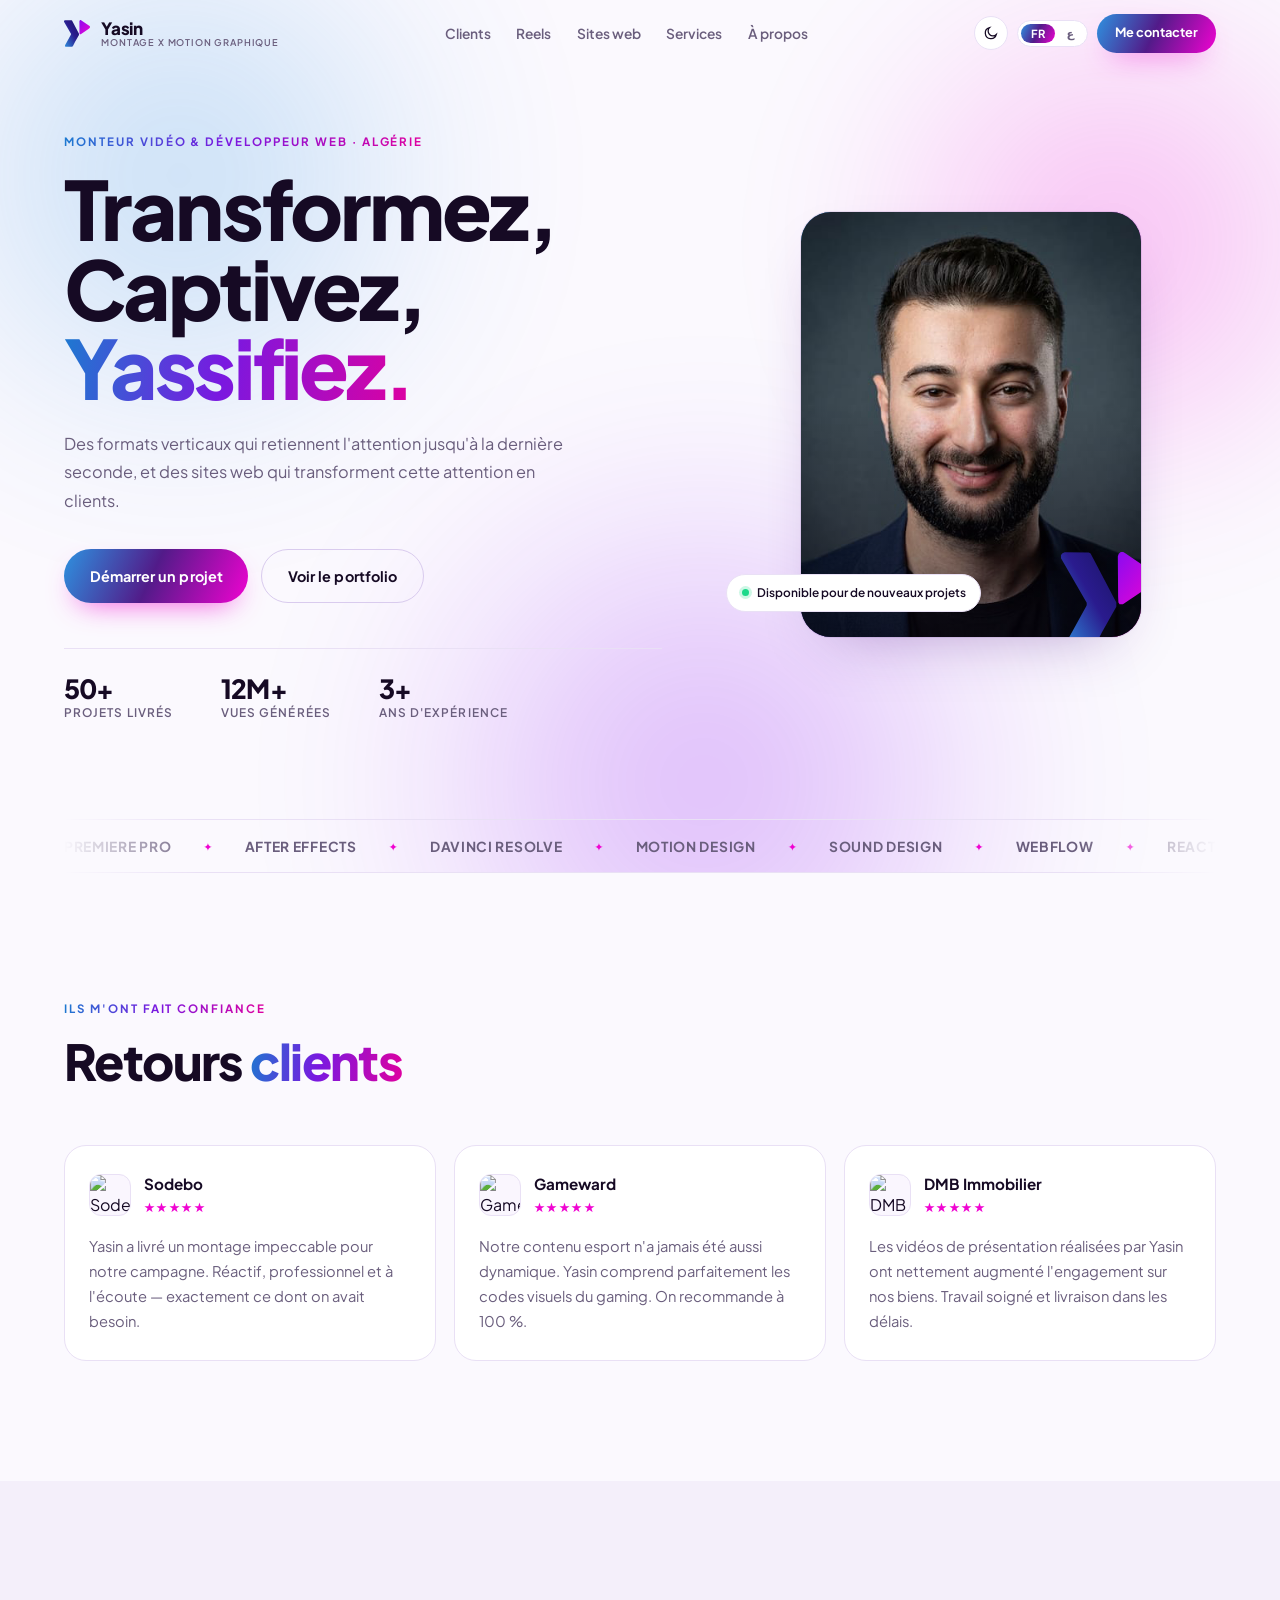
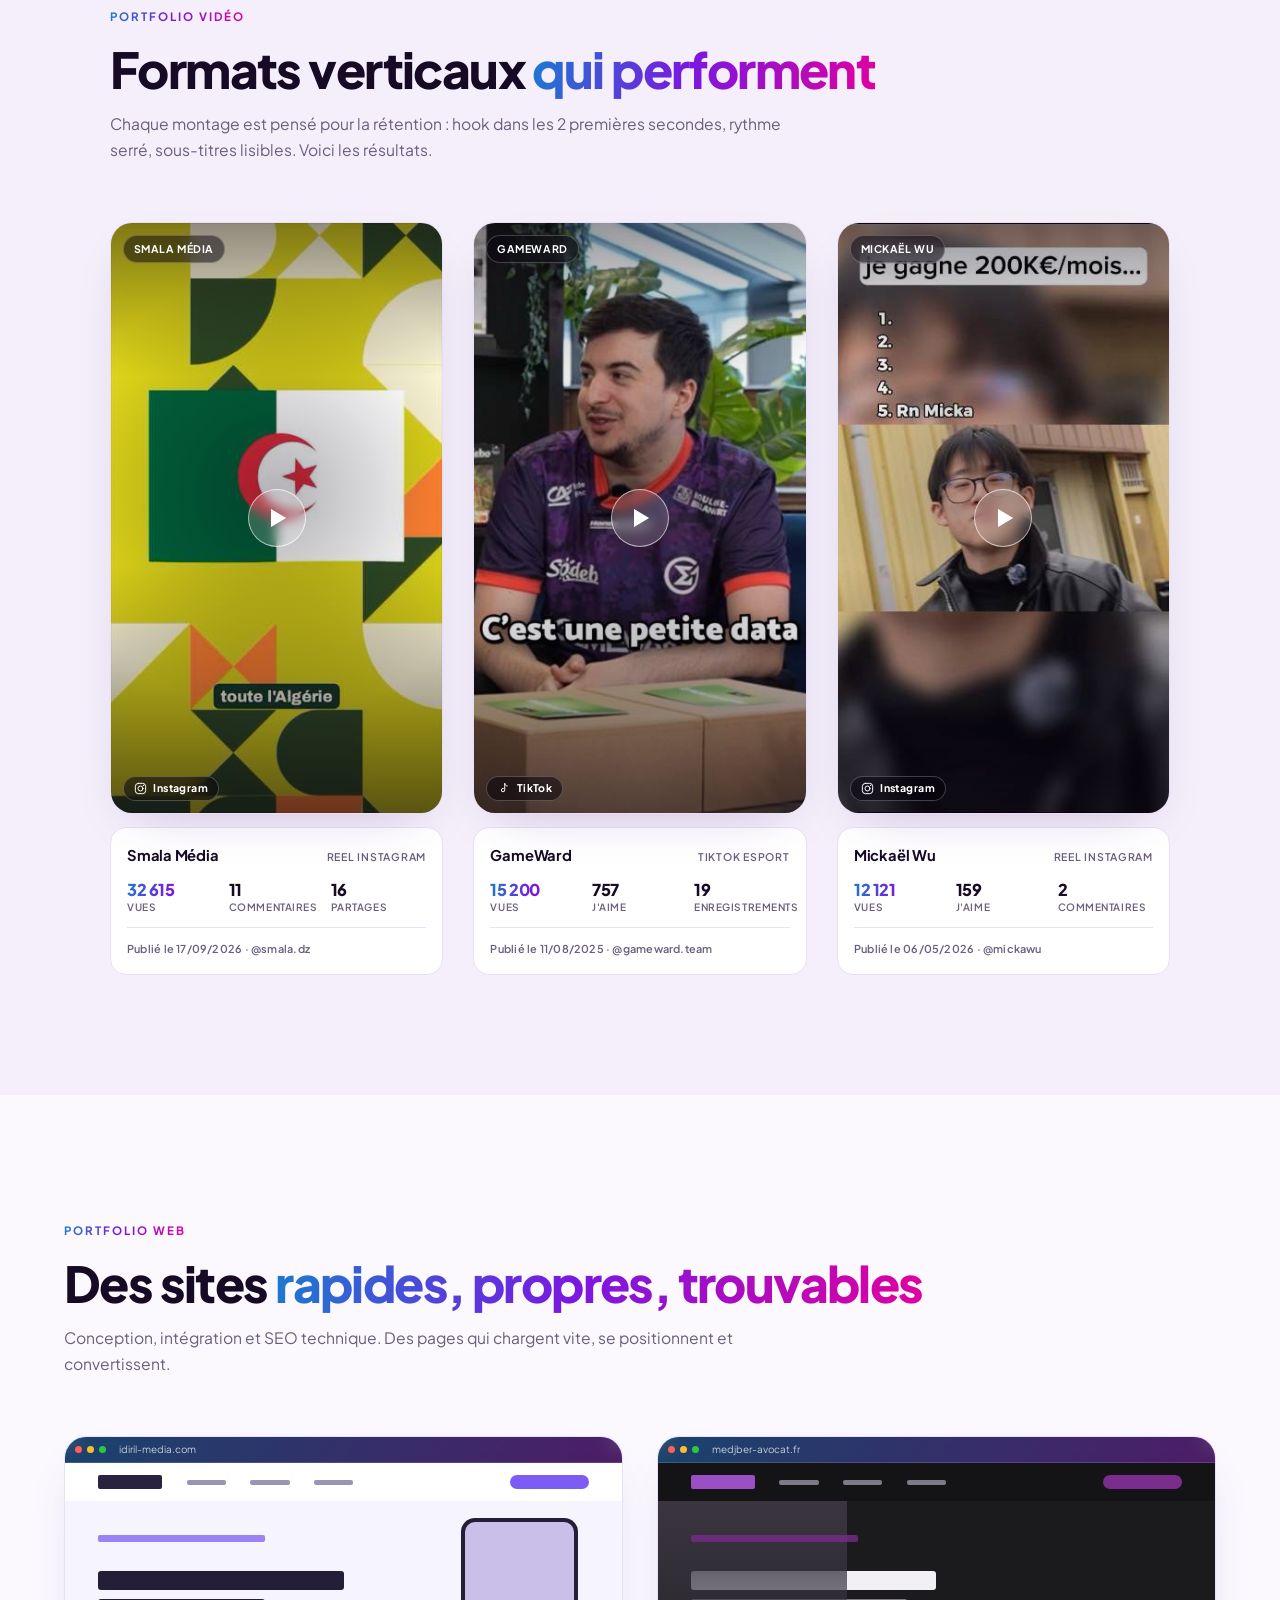
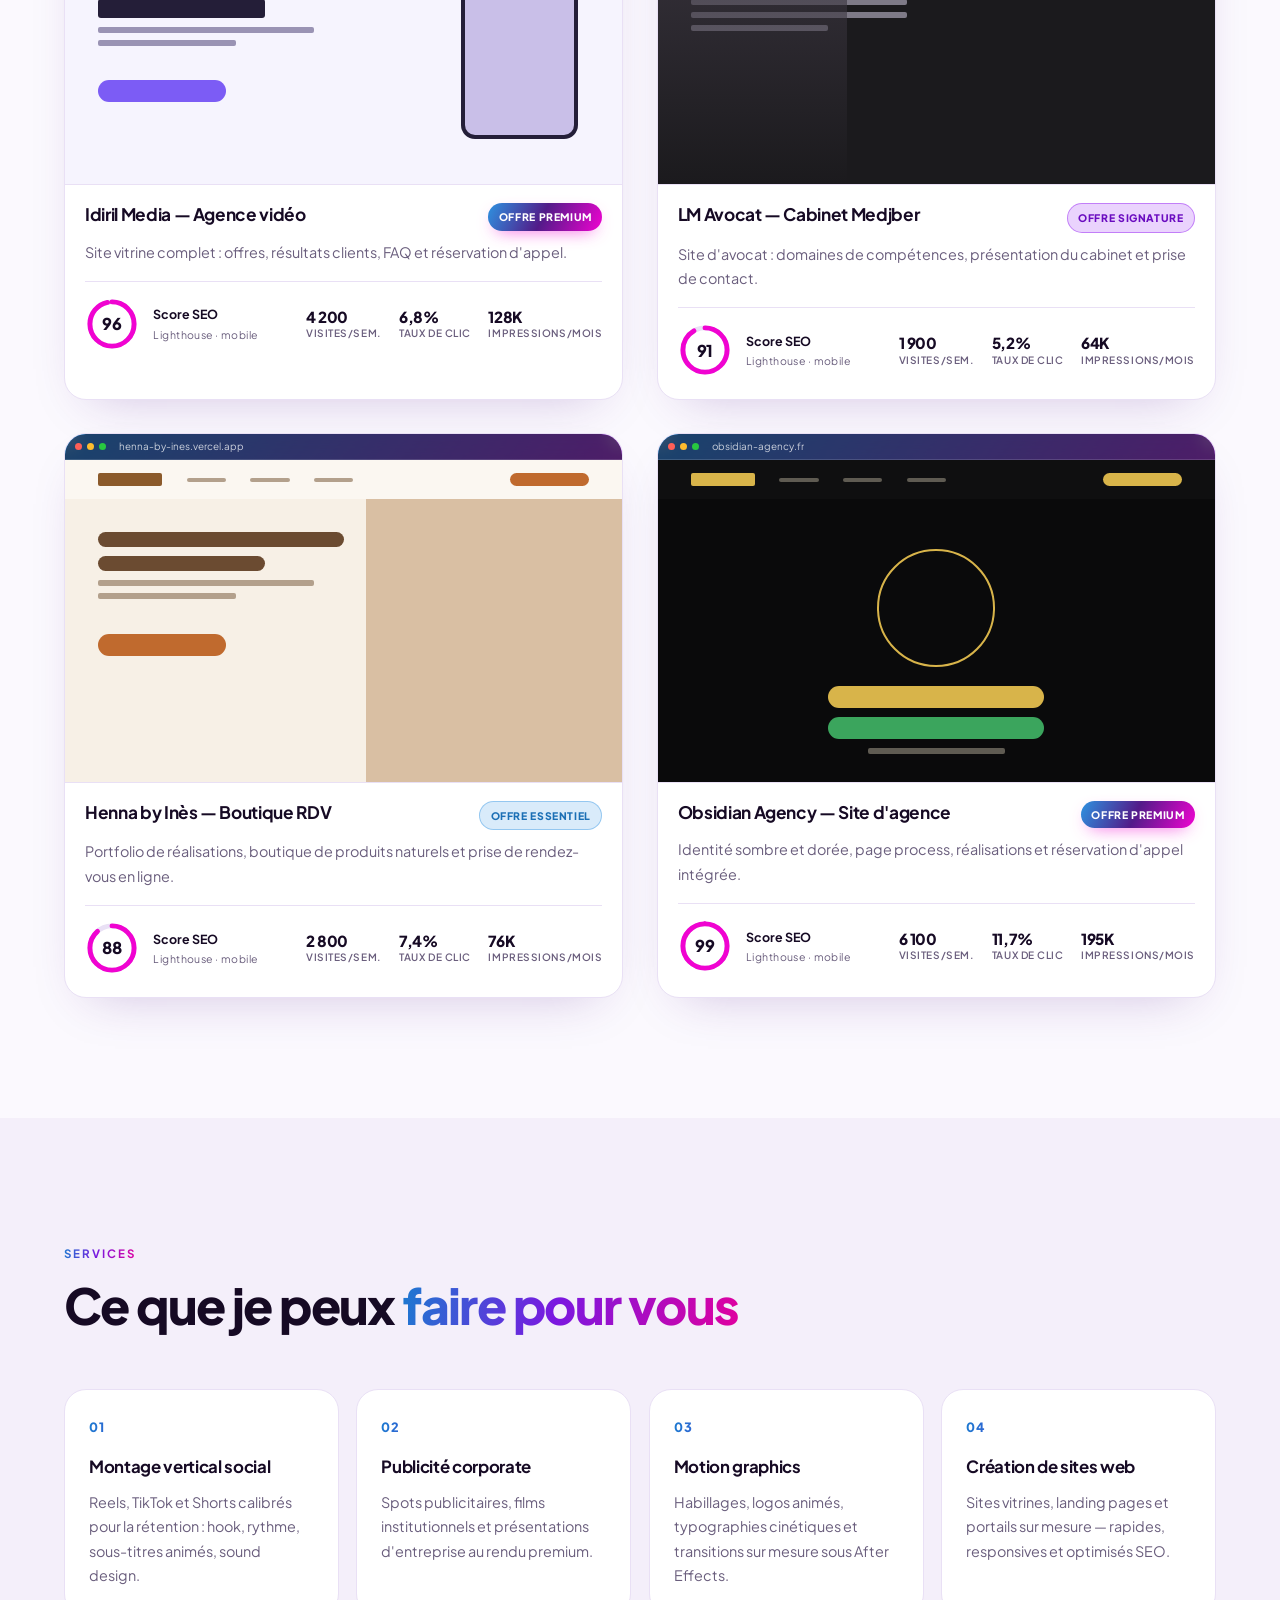
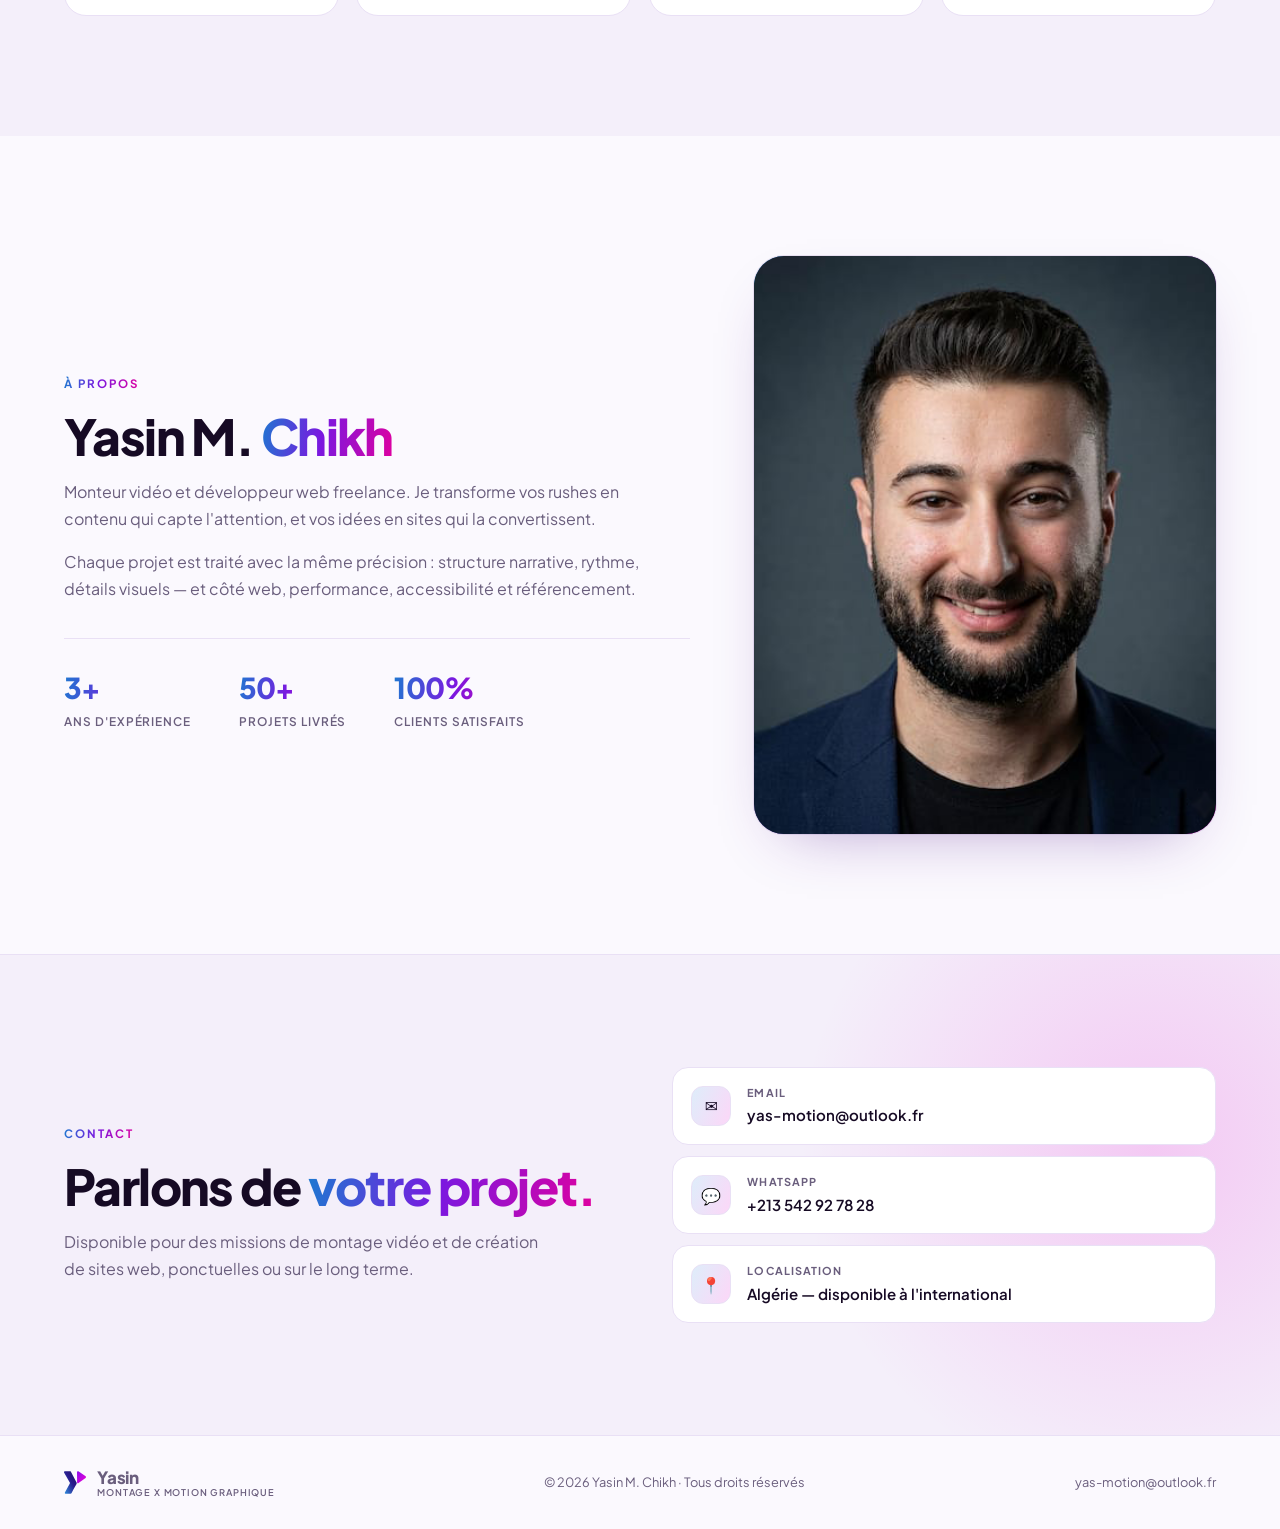
==== commit 67394e8c: "Modification2" ====
--- a/index.html
+++ b/index.html
@@ -254,7 +254,7 @@
     <div class="reel-modal-bar">
       <span id="reel-modal-title"></span>
       <a id="reel-modal-link" href="#" target="_blank" rel="noopener" class="reel-modal-open"><span id="rm-open">Ouvrir</span> ↗</a>
-      <button class="reel-modal-close" onclick="closeReel()" aria-label="Fermer">&times;</button>
+      <button class="reel-modal-close" onclick="closeReel()" aria-label="Fermer"></button>
     </div>
     <div class="reel-modal-frame" id="reel-modal-frame"></div>
   </div>
@@ -383,7 +383,7 @@
       </a>
       <div class="site-body">
         <div class="site-head">
-          <h3>Henna by Inès — Boutique &amp; RDV</h3>
+          <h3>Henna by Inès — Boutique RDV</h3>
           <span class="offer-badge essentiel" id="ob3">Offre Essentiel</span>
         </div>
         <p class="site-desc" id="sd3">Portfolio de réalisations, boutique de produits naturels et prise de rendez-vous en ligne.</p>
@@ -458,12 +458,12 @@
   <div class="services-grid">
     <div class="service-card">
       <div class="service-ico">01</div>
-      <h3 id="s1-title">Montage vertical &amp; social</h3>
+      <h3 id="s1-title">Montage vertical social</h3>
       <p id="s1-desc">Reels, TikTok et Shorts calibrés pour la rétention : hook, rythme, sous-titres animés, sound design.</p>
     </div>
     <div class="service-card">
       <div class="service-ico">02</div>
-      <h3 id="s2-title">Publicité &amp; corporate</h3>
+      <h3 id="s2-title">Publicité corporate</h3>
       <p id="s2-desc">Spots publicitaires, films institutionnels et présentations d'entreprise au rendu premium.</p>
     </div>
     <div class="service-card">
@@ -486,7 +486,7 @@
     <div class="about-text">
       <p class="eyebrow" id="lbl-about">À propos</p>
       <h2 id="about-h2">Yasin M. <em>Chikh</em></h2>
-      <p id="about-p1">Monteur vidéo et développeur web freelance basé en Algérie. Je transforme vos rushes en contenu qui capte l'attention, et vos idées en sites qui la convertissent.</p>
+      <p id="about-p1">Monteur vidéo et développeur web freelance. Je transforme vos rushes en contenu qui capte l'attention, et vos idées en sites qui la convertissent.</p>
       <p id="about-p2">Chaque projet est traité avec la même précision : structure narrative, rythme, détails visuels — et côté web, performance, accessibilité et référencement.</p>
       <div class="stats-row">
         <div class="stat-item"><div class="stat-num">3+</div><div class="stat-lbl" id="stat1">ans d'expérience</div></div>
@@ -634,7 +634,7 @@
     "nl-clients": "Clients", "nl-reels": "Reels", "nl-sites": "Sites web", "nl-services": "Services", "nl-about": "À propos",
     "rn1": "Instagram", "rn2": "TikTok", "rn3": "Instagram", "rm-open": "Ouvrir",
     "nav-cta-text": "Me contacter",
-    "hero-eyebrow": "Monteur vidéo &amp; développeur web · Algérie",
+    "hero-eyebrow": "Monteur vidéo développeur web · France",
     "hero-h1": "Transformez,<br/>Captivez,<br/><em>Yassifiez.</em>",
     "hero-sub": "Des formats verticaux qui retiennent l'attention jusqu'à la dernière seconde, et des sites web qui transforment cette attention en clients.",
     "btn-start": "Démarrer un projet",
@@ -657,9 +657,9 @@
     "seon1": "Lighthouse · mobile", "seon2": "Lighthouse · mobile", "seon3": "Lighthouse · mobile", "seon4": "Lighthouse · mobile",
     "lbl-services": "Services",
     "services-h2": "Ce que je peux <em>faire pour vous</em>",
-    "s1-title": "Montage vertical &amp; social",
+    "s1-title": "Montage vertical social",
     "s1-desc": "Reels, TikTok et Shorts calibrés pour la rétention : hook, rythme, sous-titres animés, sound design.",
-    "s2-title": "Publicité &amp; corporate",
+    "s2-title": "Publicité corporate",
     "s2-desc": "Spots publicitaires, films institutionnels et présentations d'entreprise au rendu premium.",
     "s3-title": "Motion graphics",
     "s3-desc": "Habillages, logos animés, typographies cinétiques et transitions sur mesure sous After Effects.",
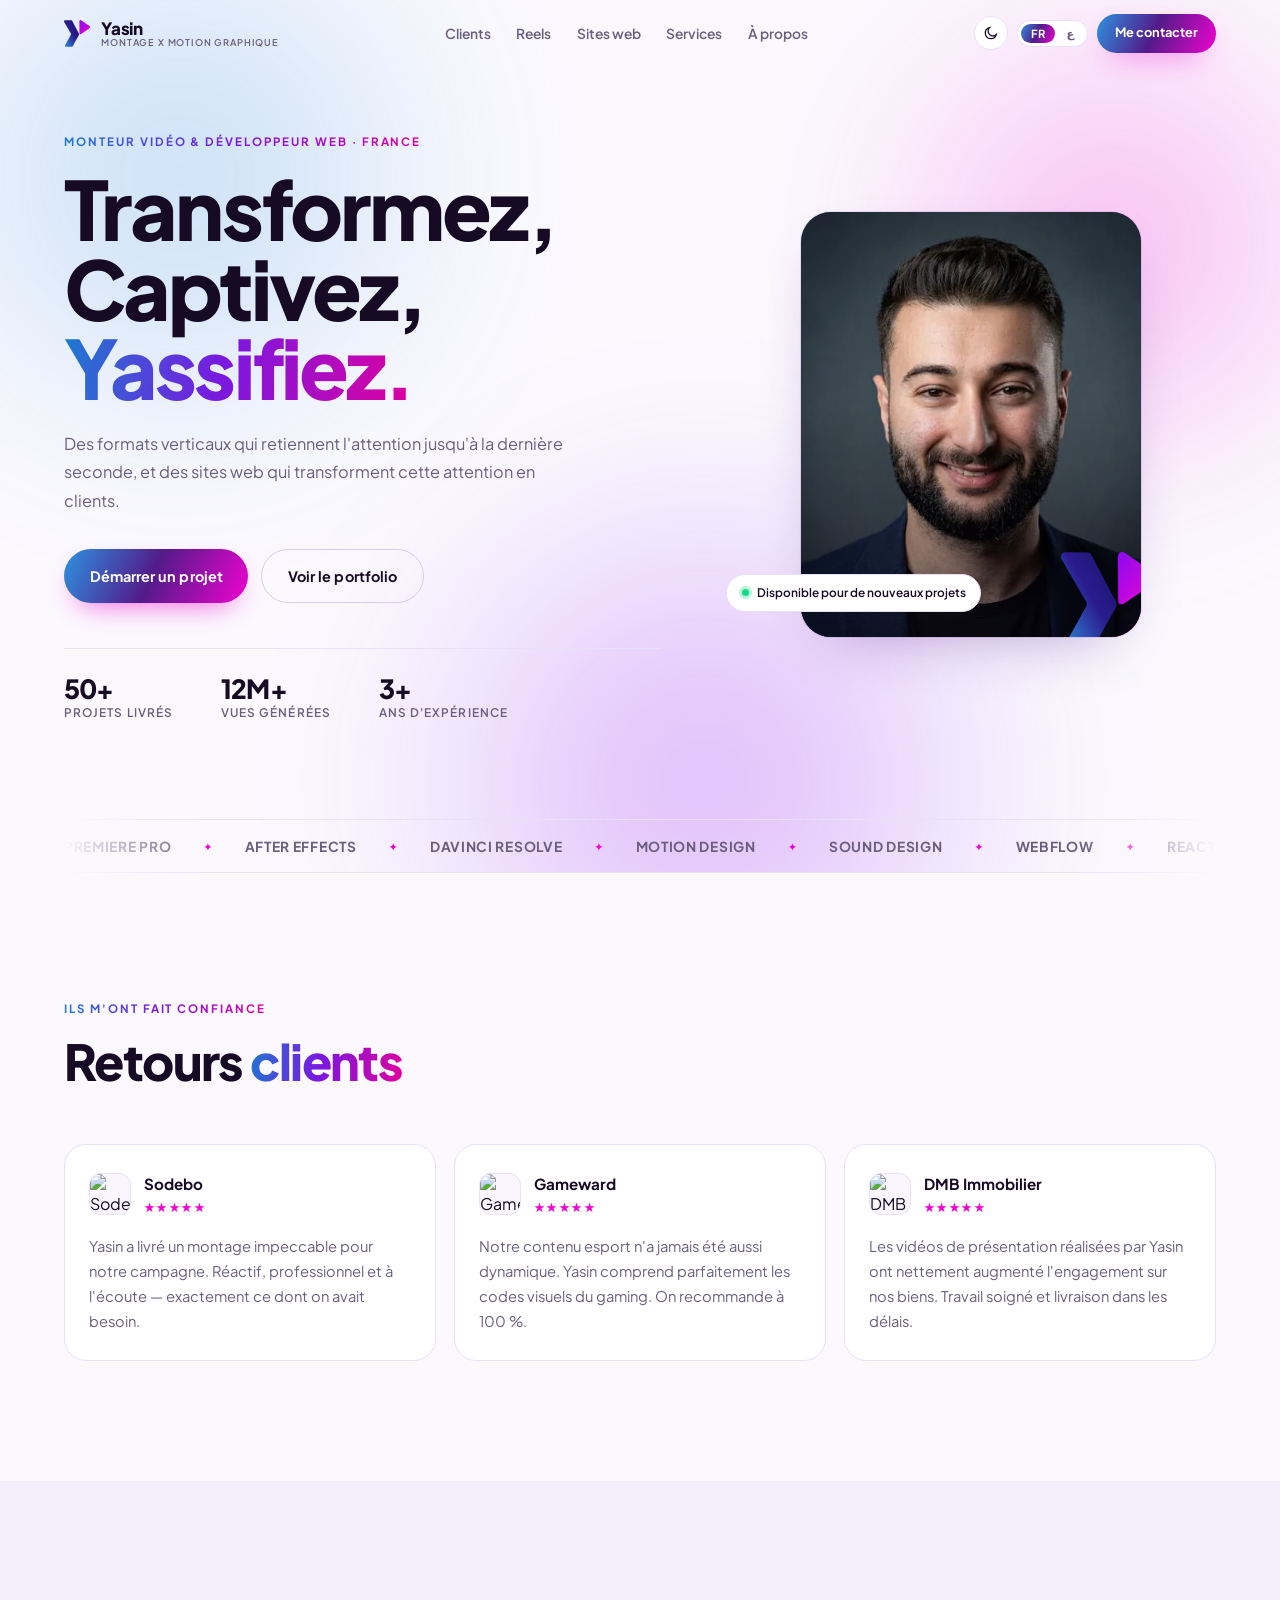
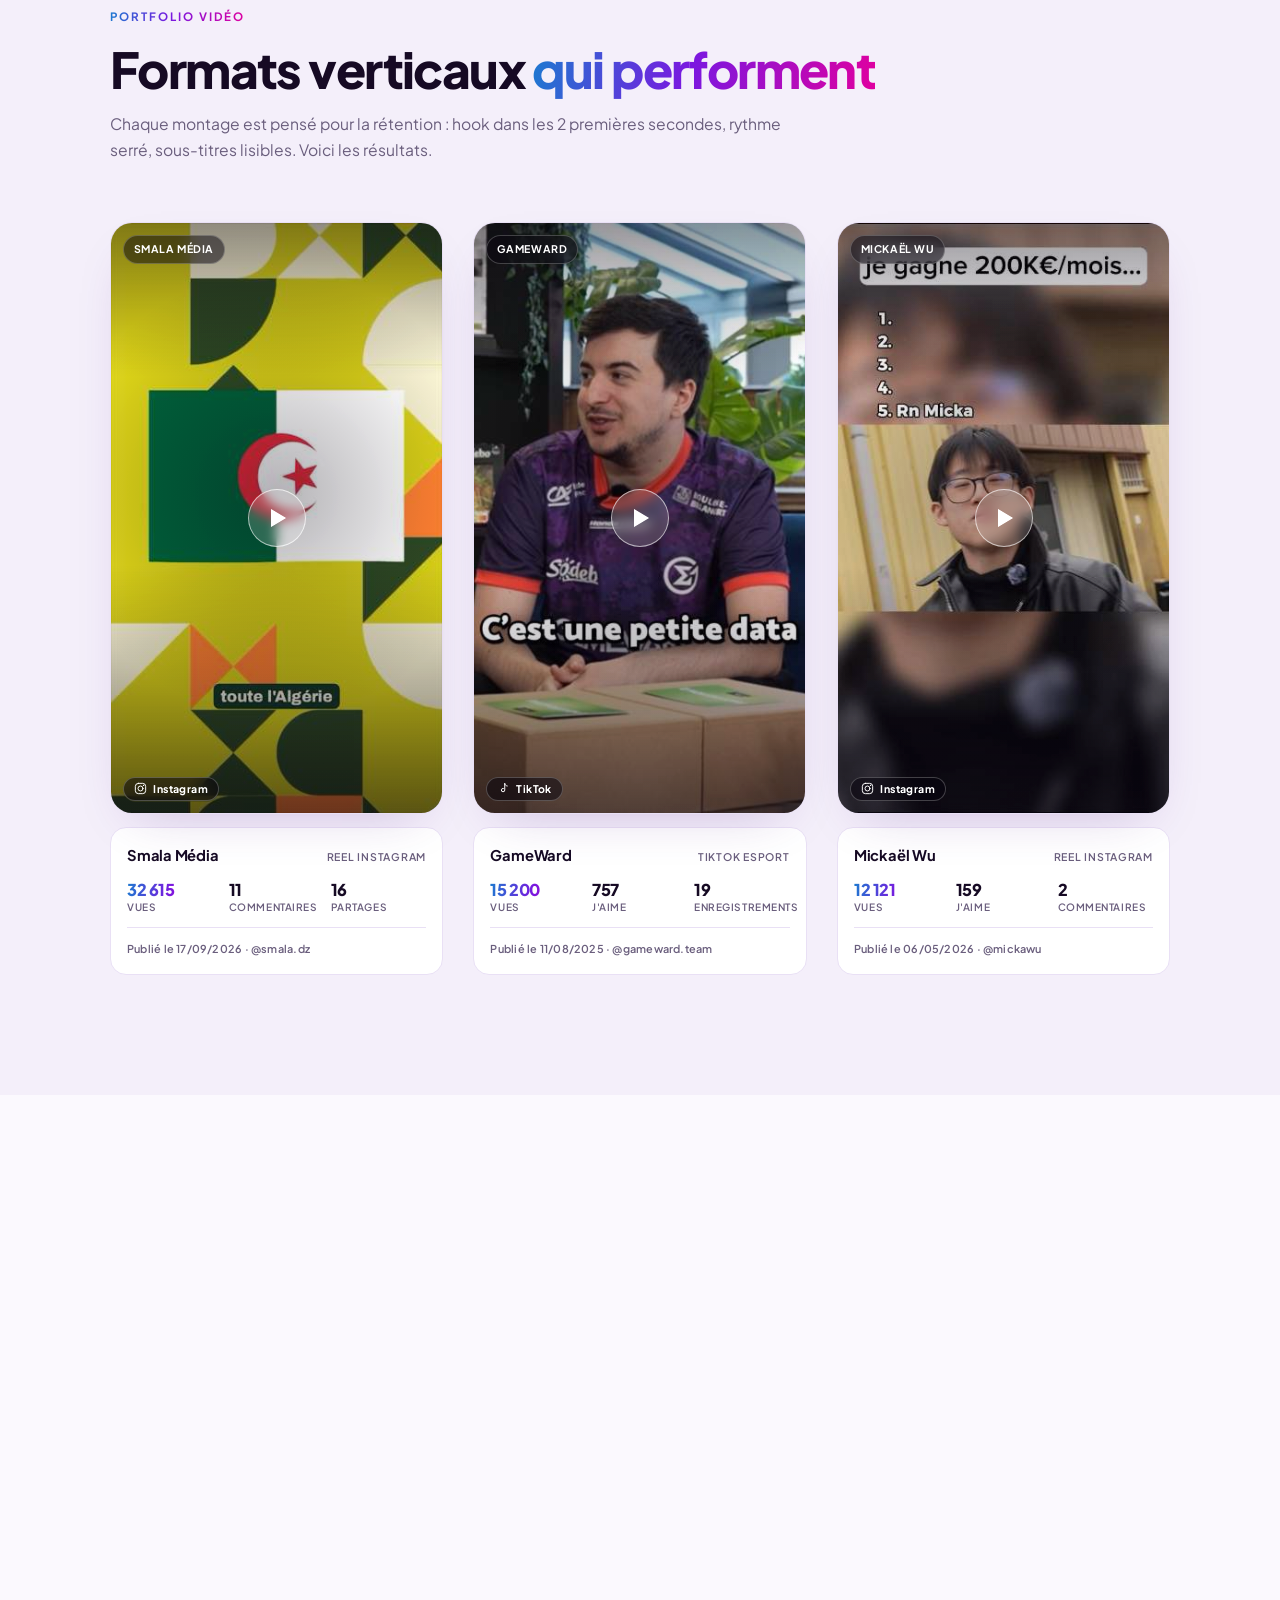
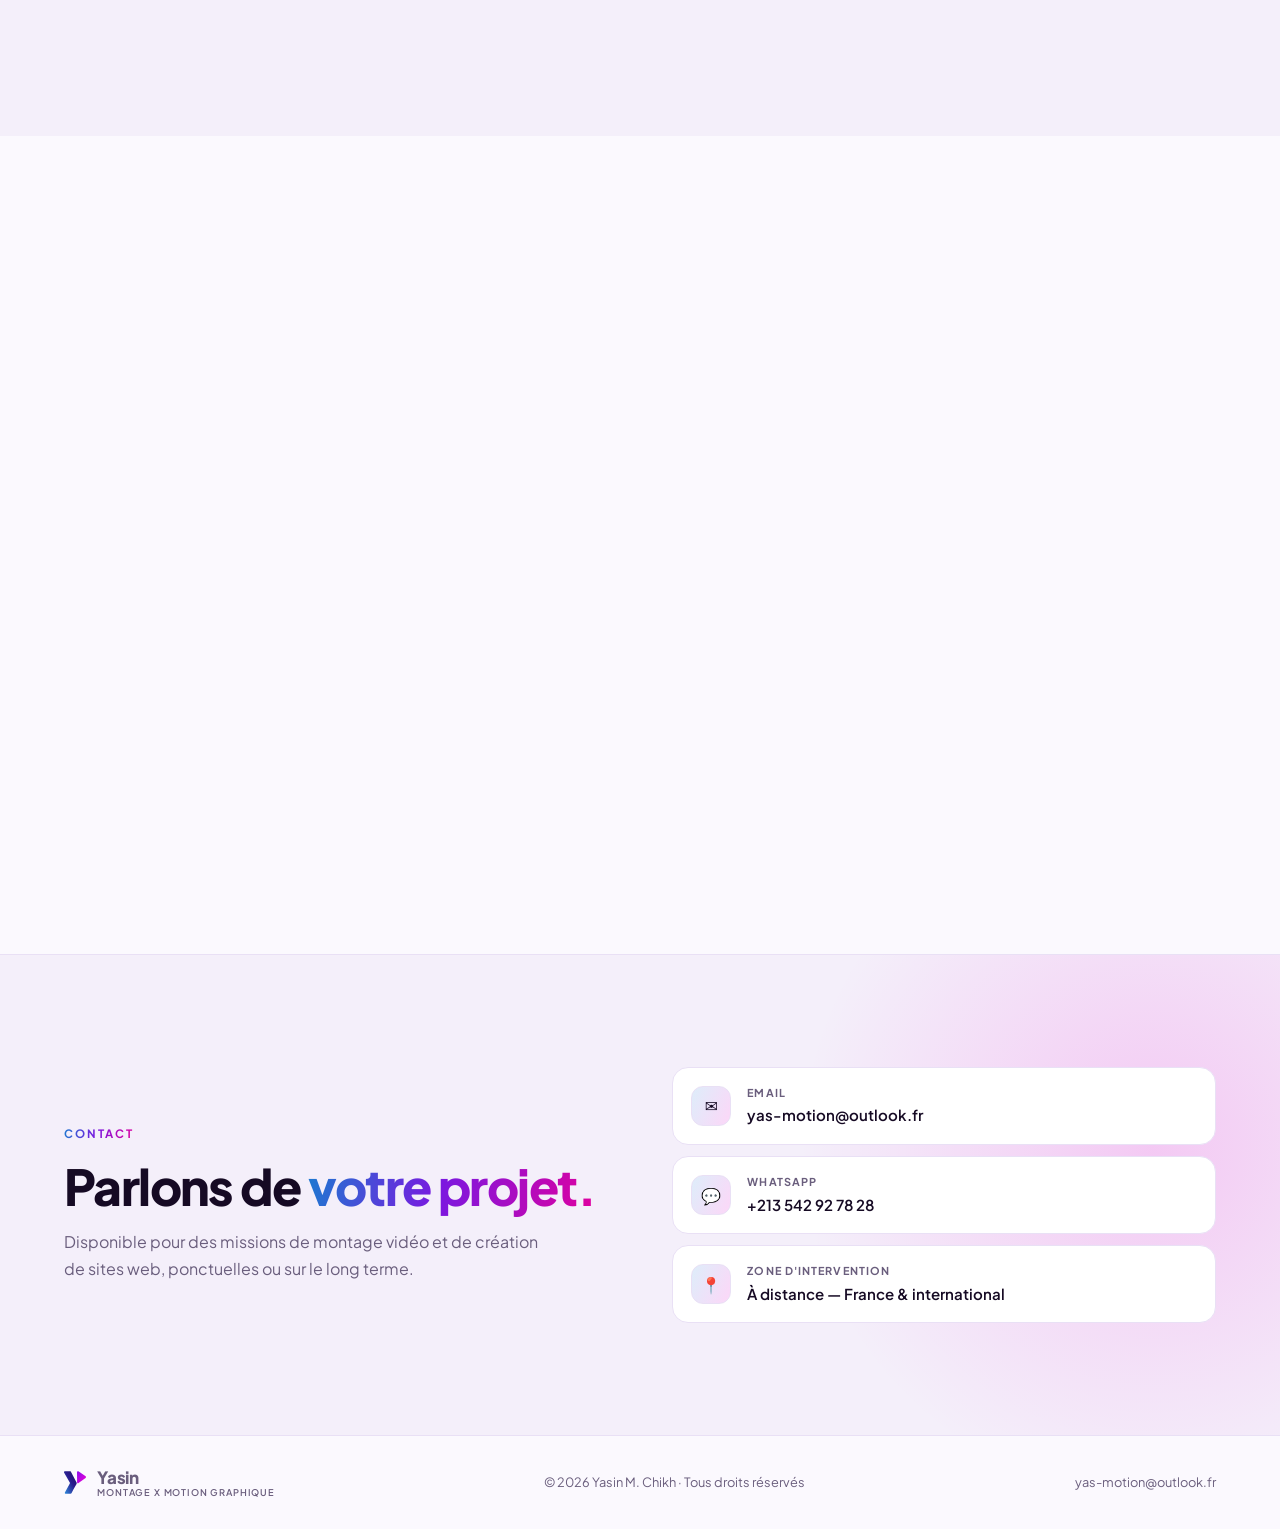
==== commit 28cecb85: "pagespeed" ====
--- a/index.html
+++ b/index.html
@@ -4,11 +4,22 @@
 <meta charset="UTF-8"/>
 <meta name="viewport" content="width=device-width, initial-scale=1.0"/>
 <title>Yasin — Montage x Motion Graphique</title>
-<meta name="description" content="Monteur vidéo & développeur web. Montage vertical qui retient l'attention, sites web qui convertissent. Basé en Algérie, disponible à l'international."/>
+<meta name="description" content="Monteur vidéo & développeur web. Montage vertical qui retient l'attention, sites web qui convertissent. Disponible à distance, en France et à l'international."/>
+<link rel="stylesheet" href="./style.css">
+
+<!-- Image du hero (élément LCP) : découverte et téléchargée en priorité -->
+<link rel="preload" as="image" href="./img/profil.webp" fetchpriority="high">
+
+<!-- Google Fonts chargé SANS bloquer le rendu : le texte s'affiche tout de
+     suite avec la police système, puis bascule sur Plus Jakarta Sans.
+     media="print" empêche le navigateur de retarder le premier affichage. -->
 <link rel="preconnect" href="https://fonts.googleapis.com">
 <link rel="preconnect" href="https://fonts.gstatic.com" crossorigin>
-<link href="https://fonts.googleapis.com/css2?family=Plus+Jakarta+Sans:wght@400;500;600;700;800&family=Cairo:wght@400;600;700;800&display=swap" rel="stylesheet"/>
-<link rel="stylesheet" href="./style.css">
+<link rel="stylesheet" media="print" onload="this.media='all'"
+      href="https://fonts.googleapis.com/css2?family=Plus+Jakarta+Sans:wght@400;500;600;700;800&family=Cairo:wght@400;600;700;800&display=swap"/>
+<noscript>
+  <link rel="stylesheet" href="https://fonts.googleapis.com/css2?family=Plus+Jakarta+Sans:wght@400;500;600;700;800&family=Cairo:wght@400;600;700;800&display=swap"/>
+</noscript>
 </head>
 <body>
 
@@ -31,7 +42,7 @@
   </defs>
 </svg>
 
-<a href="#reels" class="skip-link" id="skip-link">Aller au contenu</a>
+<a href="#contenu" class="skip-link" id="skip-link">Aller au contenu</a>
 
 <!-- ============ NAV ============ -->
 <nav id="nav">
@@ -71,7 +82,7 @@
 
   <div class="hero-grid">
     <div class="hero-content">
-      <p class="eyebrow" id="hero-eyebrow">Monteur vidéo &amp; développeur web · Algérie</p>
+      <p class="eyebrow" id="hero-eyebrow">Monteur vidéo &amp; développeur web · France</p>
       <h1 id="hero-h1">Transformez,<br/>Captivez,<br/><em>Yassifiez.</em></h1>
       <p class="lead" id="hero-sub">Des formats verticaux qui retiennent l'attention jusqu'à la dernière seconde, et des sites web qui transforment cette attention en clients.</p>
       <div class="hero-actions">
@@ -87,7 +98,9 @@
 
     <div class="hero-visual">
       <div class="photo-frame">
-        <img src="./img/profil.png" alt="Yasin M. Chikh" onerror="this.style.display='none'"/>
+        <img src="./img/profil.webp" alt="Yasin M. Chikh" width="442" height="512"
+             fetchpriority="high" decoding="async"
+             onerror="this.onerror=null;this.src='./img/profil.png'"/>
         <svg class="float-mark" aria-hidden="true"><use href="#mark"/></svg>
       </div>
       <div class="hero-badge">
@@ -105,6 +118,8 @@
   </div>
 </header>
 
+
+<main id="contenu">
 
 <!-- ============ TÉMOIGNAGES ============ -->
 <section class="section" id="clients">
@@ -115,21 +130,21 @@
   <div class="testimonials-grid">
     <div class="testi-card">
       <div class="testi-header">
-        <div class="testi-logo"><img src="https://framerusercontent.com/images/OC2t6gzzIMzWwfBS0He3KzH5xs.png?width=225&height=225" alt="Sodebo"></div>
+        <div class="testi-logo"><img src="https://framerusercontent.com/images/OC2t6gzzIMzWwfBS0He3KzH5xs.png?width=225&height=225" alt="Sodebo" width="42" height="42" loading="lazy" decoding="async"></div>
         <div class="testi-meta"><div class="testi-name">Sodebo</div><div class="testi-stars">★★★★★</div></div>
       </div>
       <p class="testi-quote" id="t1-quote">Yasin a livré un montage impeccable pour notre campagne. Réactif, professionnel et à l'écoute — exactement ce dont on avait besoin.</p>
     </div>
     <div class="testi-card">
       <div class="testi-header">
-        <div class="testi-logo"><img src="https://framerusercontent.com/images/2ZVyTkkxSkXGszoZWiAnmbCpssw.jpg?width=900&height=900" alt="Gameward"></div>
+        <div class="testi-logo"><img src="https://framerusercontent.com/images/2ZVyTkkxSkXGszoZWiAnmbCpssw.jpg?width=900&height=900" alt="Gameward" width="42" height="42" loading="lazy" decoding="async"></div>
         <div class="testi-meta"><div class="testi-name">Gameward</div><div class="testi-stars">★★★★★</div></div>
       </div>
       <p class="testi-quote" id="t2-quote">Notre contenu esport n'a jamais été aussi dynamique. Yasin comprend parfaitement les codes visuels du gaming. On recommande à 100 %.</p>
     </div>
     <div class="testi-card">
       <div class="testi-header">
-        <div class="testi-logo"><img src="https://framerusercontent.com/images/rpNCEIvqPLEzVYVBL9D5XKDpsfE.png?width=225&height=225" alt="DMB Immobilier"></div>
+        <div class="testi-logo"><img src="https://framerusercontent.com/images/rpNCEIvqPLEzVYVBL9D5XKDpsfE.png?width=225&height=225" alt="DMB Immobilier" width="42" height="42" loading="lazy" decoding="async"></div>
         <div class="testi-meta"><div class="testi-name">DMB Immobilier</div><div class="testi-stars">★★★★★</div></div>
       </div>
       <p class="testi-quote" id="t3-quote">Les vidéos de présentation réalisées par Yasin ont nettement augmenté l'engagement sur nos biens. Travail soigné et livraison dans les délais.</p>
@@ -264,9 +279,10 @@
      POUR CHAQUE CARTE :
      · href="…"             → l'URL réelle du site
      · <em>domaine.com</em> → le domaine affiché dans la barre du navigateur
-     · --shot:url('…')      → dépose une capture d'écran dans ./img/sites/
-                              et elle remplacera automatiquement l'aperçu
-                              dessiné en CSS (recommandé : 1280x800, format .jpg)
+     · Capture d'écran réelle : dépose le .jpg dans ./img/sites/ PUIS ajoute
+       sur la balise <a> l'attribut  style="--shot:url('./img/sites/mon-site.jpg')"
+       Elle remplacera l'aperçu dessiné en CSS. (Recommandé : 1280x800.)
+       Tant que l'attribut n'est pas là, aucune requête n'est faite.
      · data-mock            → l'aperçu CSS de secours (idiril | avocat | henna | obsidian)
      · .offer-badge         → classes : essentiel | premium | signature
      · --score:96           → remplit l'anneau SEO (change aussi le <b> juste dessous)
@@ -284,7 +300,7 @@
     <!-- Site 1 — Idiril Media -->
     <article class="site-card">
       <a class="site-shot" href="https://www.idiril-media.com/" target="_blank" rel="noopener"
-         data-mock="idiril" style="--shot:url('./img/sites/idiril-media.jpg')">
+         data-mock="idiril">
         <span class="chrome"><i></i><i></i><i></i><em>idiril-media.com</em></span>
         <span class="mock">
           <span class="mock-nav"><b></b><u></u><u></u><u></u><s></s></span>
@@ -326,7 +342,7 @@
     <!-- Site 2 — LM Avocat -->
     <article class="site-card">
       <a class="site-shot" href="https://www.medjber-avocat.fr/" target="_blank" rel="noopener"
-         data-mock="avocat" style="--shot:url('./img/sites/medjber-avocat.jpg')">
+         data-mock="avocat">
         <span class="chrome"><i></i><i></i><i></i><em>medjber-avocat.fr</em></span>
         <span class="mock">
           <span class="mock-nav"><b></b><u></u><u></u><u></u><s></s></span>
@@ -367,7 +383,7 @@
     <!-- Site 3 — Henna by Inès -->
     <article class="site-card">
       <a class="site-shot" href="https://henna-by-ines.vercel.app/" target="_blank" rel="noopener"
-         data-mock="henna" style="--shot:url('./img/sites/henna-by-ines.jpg')">
+         data-mock="henna">
         <span class="chrome"><i></i><i></i><i></i><em>henna-by-ines.vercel.app</em></span>
         <span class="mock">
           <span class="mock-nav"><b></b><u></u><u></u><u></u><s></s></span>
@@ -408,7 +424,7 @@
     <!-- Site 4 — Obsidian Agency -->
     <article class="site-card">
       <a class="site-shot" href="https://www.obsidian-agency.fr/" target="_blank" rel="noopener"
-         data-mock="obsidian" style="--shot:url('./img/sites/obsidian-agency.jpg')">
+         data-mock="obsidian">
         <span class="chrome"><i></i><i></i><i></i><em>obsidian-agency.fr</em></span>
         <span class="mock">
           <span class="mock-nav"><b></b><u></u><u></u><u></u><s></s></span>
@@ -495,7 +511,9 @@
       </div>
     </div>
     <div class="about-visual">
-      <img src="./img/profil.png" alt="Yasin M. Chikh" onerror="this.style.display='none'"/>
+      <img src="./img/profil.webp" alt="Yasin M. Chikh" width="442" height="512"
+           loading="lazy" decoding="async"
+           onerror="this.onerror=null;this.src='./img/profil.png'"/>
     </div>
   </div>
 </section>
@@ -519,11 +537,13 @@
       </a>
       <div class="contact-item static">
         <div class="contact-item-icon">📍</div>
-        <div class="contact-item-info"><div class="contact-item-label" id="lbl-loc">Localisation</div><div class="contact-item-value" id="loc-val">Algérie — disponible à l'international</div></div>
+        <div class="contact-item-info"><div class="contact-item-label" id="lbl-loc">Zone d'intervention</div><div class="contact-item-value" id="loc-val">À distance — France &amp; international</div></div>
       </div>
     </div>
   </div>
 </section>
+
+</main>
 
 <!-- ============ FOOTER ============ -->
 <footer>
@@ -634,7 +654,7 @@
     "nl-clients": "Clients", "nl-reels": "Reels", "nl-sites": "Sites web", "nl-services": "Services", "nl-about": "À propos",
     "rn1": "Instagram", "rn2": "TikTok", "rn3": "Instagram", "rm-open": "Ouvrir",
     "nav-cta-text": "Me contacter",
-    "hero-eyebrow": "Monteur vidéo développeur web · France",
+    "hero-eyebrow": "Monteur vidéo &amp; développeur web · France",
     "hero-h1": "Transformez,<br/>Captivez,<br/><em>Yassifiez.</em>",
     "hero-sub": "Des formats verticaux qui retiennent l'attention jusqu'à la dernière seconde, et des sites web qui transforment cette attention en clients.",
     "btn-start": "Démarrer un projet",
@@ -672,14 +692,14 @@
     "t3-quote": "Les vidéos de présentation réalisées par Yasin ont nettement augmenté l'engagement sur nos biens. Travail soigné et livraison dans les délais.",
     "lbl-about": "À propos",
     "about-h2": "Yasin M. <em>Chikh</em>",
-    "about-p1": "Monteur vidéo et développeur web freelance basé en Algérie. Je transforme vos rushes en contenu qui capte l'attention, et vos idées en sites qui la convertissent.",
+    "about-p1": "Monteur vidéo et développeur web freelance. Je transforme vos rushes en contenu qui capte l'attention, et vos idées en sites qui la convertissent.",
     "about-p2": "Chaque projet est traité avec la même précision : structure narrative, rythme, détails visuels — et côté web, performance, accessibilité et référencement.",
     "stat1": "ans d'expérience", "stat2": "projets livrés", "stat3": "clients satisfaits",
     "lbl-contact": "Contact",
     "contact-h2": "Parlons de <em>votre projet.</em>",
     "contact-desc": "Disponible pour des missions de montage vidéo et de création de sites web, ponctuelles ou sur le long terme.",
-    "lbl-email": "Email", "lbl-loc": "Localisation",
-    "loc-val": "Algérie — disponible à l'international",
+    "lbl-email": "Email", "lbl-loc": "Zone d'intervention",
+    "loc-val": "À distance — France &amp; international",
     "footer-copy": "© 2026 Yasin M. Chikh · Tous droits réservés"
   },
   ar: {
@@ -690,7 +710,7 @@
     "nl-clients": "العملاء", "nl-reels": "الريلز", "nl-sites": "المواقع", "nl-services": "الخدمات", "nl-about": "نبذة عني",
     "rn1": "إنستغرام", "rn2": "تيك توك", "rn3": "إنستغرام", "rm-open": "فتح",
     "nav-cta-text": "تواصل معي",
-    "hero-eyebrow": "مونتير فيديو ومطوّر ويب · الجزائر",
+    "hero-eyebrow": "مونتير فيديو ومطوّر ويب · مستقل",
     "hero-h1": "حوِّل،<br/>اجذب،<br/><em>ياسِّف.</em>",
     "hero-sub": "فيديوهات عمودية تحافظ على انتباه المشاهد حتى الثانية الأخيرة، ومواقع ويب تحوّل هذا الانتباه إلى عملاء.",
     "btn-start": "ابدأ مشروعك",
@@ -728,14 +748,14 @@
     "t3-quote": "فيديوهات العرض التي أنجزها ياسين رفعت بشكل ملحوظ تفاعل عملائنا. عمل متقن وتسليم في الوقت.",
     "lbl-about": "نبذة عني",
     "about-h2": "ياسين محمد <em>شيخ</em>",
-    "about-p1": "مونتير فيديو ومطوّر ويب مستقل مقيم في الجزائر. أحوّل لقطاتك الخام إلى محتوى يشدّ الانتباه، وأفكارك إلى مواقع تحوّله إلى نتائج.",
+    "about-p1": "مونتير فيديو ومطوّر ويب مستقل. أحوّل لقطاتك الخام إلى محتوى يشدّ الانتباه، وأفكارك إلى مواقع تحوّله إلى نتائج.",
     "about-p2": "كل مشروع يُعالَج بالدقة نفسها: البنية السردية والإيقاع والتفاصيل البصرية — وفي الويب: الأداء وسهولة الوصول والأرشفة.",
     "stat1": "سنوات خبرة", "stat2": "مشروع مُنجز", "stat3": "عملاء راضون",
     "lbl-contact": "تواصل",
     "contact-h2": "لنتحدث عن <em>مشروعك.</em>",
     "contact-desc": "متاح لمهام مونتاج الفيديو وتصميم المواقع، سواء لمرة واحدة أو على المدى الطويل.",
-    "lbl-email": "البريد الإلكتروني", "lbl-loc": "الموقع",
-    "loc-val": "الجزائر — متاح دولياً",
+    "lbl-email": "البريد الإلكتروني", "lbl-loc": "نطاق العمل",
+    "loc-val": "عن بُعد — فرنسا ودولياً",
     "footer-copy": "© 2026 ياسين محمد شيخ · جميع الحقوق محفوظة"
   }
 };
--- a/style.css
+++ b/style.css
@@ -3,15 +3,18 @@
    Feuille de style principale
    ========================================================= */
 
-/* --- Typo de marque : Open Sauce (optionnel) ---------------
-   Dépose OpenSauceOne-Regular.woff2 / -SemiBold / -Bold / -ExtraBold
-   dans ./fonts/ et la typo du kit prendra automatiquement le relais.
-   Sinon, Plus Jakarta Sans (Google Fonts) sert de remplaçante. */
+/* --- Typo de marque : Open Sauce (optionnel, désactivé) -----------------
+   Les fichiers n'existent pas sur le serveur : les @font-face renvoyaient
+   5 erreurs 404 et retardaient l'affichage du texte. Pour réactiver la typo
+   du kit, dépose les .woff2 dans ./fonts/ puis décommente ce bloc.
+
 @font-face{font-family:'Open Sauce One';src:url('./fonts/OpenSauceOne-Regular.woff2') format('woff2');font-weight:400;font-display:swap}
 @font-face{font-family:'Open Sauce One';src:url('./fonts/OpenSauceOne-Medium.woff2') format('woff2');font-weight:500;font-display:swap}
 @font-face{font-family:'Open Sauce One';src:url('./fonts/OpenSauceOne-SemiBold.woff2') format('woff2');font-weight:600;font-display:swap}
 @font-face{font-family:'Open Sauce One';src:url('./fonts/OpenSauceOne-Bold.woff2') format('woff2');font-weight:700;font-display:swap}
 @font-face{font-family:'Open Sauce One';src:url('./fonts/OpenSauceOne-ExtraBold.woff2') format('woff2');font-weight:800;font-display:swap}
+
+   ... et remets 'Open Sauce One' en tête des deux piles ci-dessous. */
 
 *,*::before,*::after{box-sizing:border-box;margin:0;padding:0}
 
@@ -38,8 +41,8 @@
   --ease: cubic-bezier(.22,.8,.3,1);
 
   /* Typo */
-  --font-display:'Open Sauce One','Plus Jakarta Sans','Segoe UI',system-ui,sans-serif;
-  --font-body:'Open Sauce One','Plus Jakarta Sans','Segoe UI',system-ui,sans-serif;
+  --font-display:'Plus Jakarta Sans',system-ui,-apple-system,'Segoe UI',Roboto,sans-serif;
+  --font-body:'Plus Jakarta Sans',system-ui,-apple-system,'Segoe UI',Roboto,sans-serif;
 }
 
 /* --- Thème sombre (défaut) --- */
@@ -215,6 +218,13 @@
 :root[data-theme="light"] .aurora i{opacity:.3}
 @keyframes drift{to{transform:translate3d(6%, -5%, 0) scale(1.15)}}
 
+/* Sur petit écran, les halos restent mais ne s'animent plus et le flou est
+   divisé par deux : même ambiance, une fraction du coût de peinture. */
+@media (max-width:860px){
+  .aurora i{animation:none;filter:blur(45px);opacity:.42}
+  :root[data-theme="light"] .aurora i{opacity:.24}
+}
+
 .hero-grid{
   position:relative;z-index:1;max-width:var(--maxw);margin:0 auto;
   display:grid;grid-template-columns:1.1fr .9fr;gap:clamp(2rem,5vw,4.5rem);align-items:center;
@@ -268,8 +278,14 @@
   box-shadow:var(--shadow);color:var(--text)
 }
 :root[data-theme="dark"] .hero-badge{background:rgba(255,255,255,.07)}
-.hero-badge .dot{width:7px;height:7px;border-radius:50%;background:#1BD98A;box-shadow:0 0 0 3px rgba(27,217,138,.22);animation:pulse 2s infinite}
-@keyframes pulse{50%{box-shadow:0 0 0 7px rgba(27,217,138,0)}}
+.hero-badge .dot{
+  position:relative;width:7px;height:7px;border-radius:50%;background:#1BD98A;flex-shrink:0
+}
+.hero-badge .dot::after{
+  content:'';position:absolute;inset:-3px;border-radius:50%;
+  background:rgba(27,217,138,.3);animation:pulse 2s infinite;will-change:transform,opacity
+}
+@keyframes pulse{to{transform:scale(2.6);opacity:0}}
 
 /* Bandeau défilant */
 .marquee{
@@ -299,6 +315,14 @@
 }
 .section-sub{margin-top:1rem;color:var(--muted);max-width:42rem;font-size:.98rem}
 
+/* Le rendu des sections sous la ligne de flottaison est différé jusqu'à
+   ce qu'elles approchent de l'écran : moins de travail au chargement.
+   contain-intrinsic-size réserve leur hauteur pour ne pas créer de décalage. */
+#sites,#services,#clients,#about{
+  content-visibility:auto;
+  contain-intrinsic-size:auto 900px
+}
+
 /* Révélation au scroll */
 .reveal{opacity:0;transform:translateY(26px);transition:opacity .7s var(--ease),transform .7s var(--ease)}
 .reveal.in{opacity:1;transform:none}
@@ -320,6 +344,7 @@
 .reel-media{
   position:relative;aspect-ratio:9/16;border-radius:var(--r-lg);overflow:hidden;
   border:1px solid var(--border);box-shadow:var(--shadow);
+  content-visibility:auto;contain-intrinsic-size:auto 560px;
   transition:transform .45s var(--ease),box-shadow .45s var(--ease)
 }
 .reel-card:hover .reel-media{transform:translateY(-8px);box-shadow:var(--glow)}
@@ -510,7 +535,7 @@
 /* Capture réelle : renseigne --shot sur l'élément (voir le HTML). */
 .site-shot .shot-inner{
   position:absolute;inset:26px 0 0 0;
-  background-image:var(--shot);background-size:cover;background-position:top center;
+  background-image:var(--shot,none);background-size:cover;background-position:top center;
   background-color:transparent;
   transition:transform .6s var(--ease)
 }
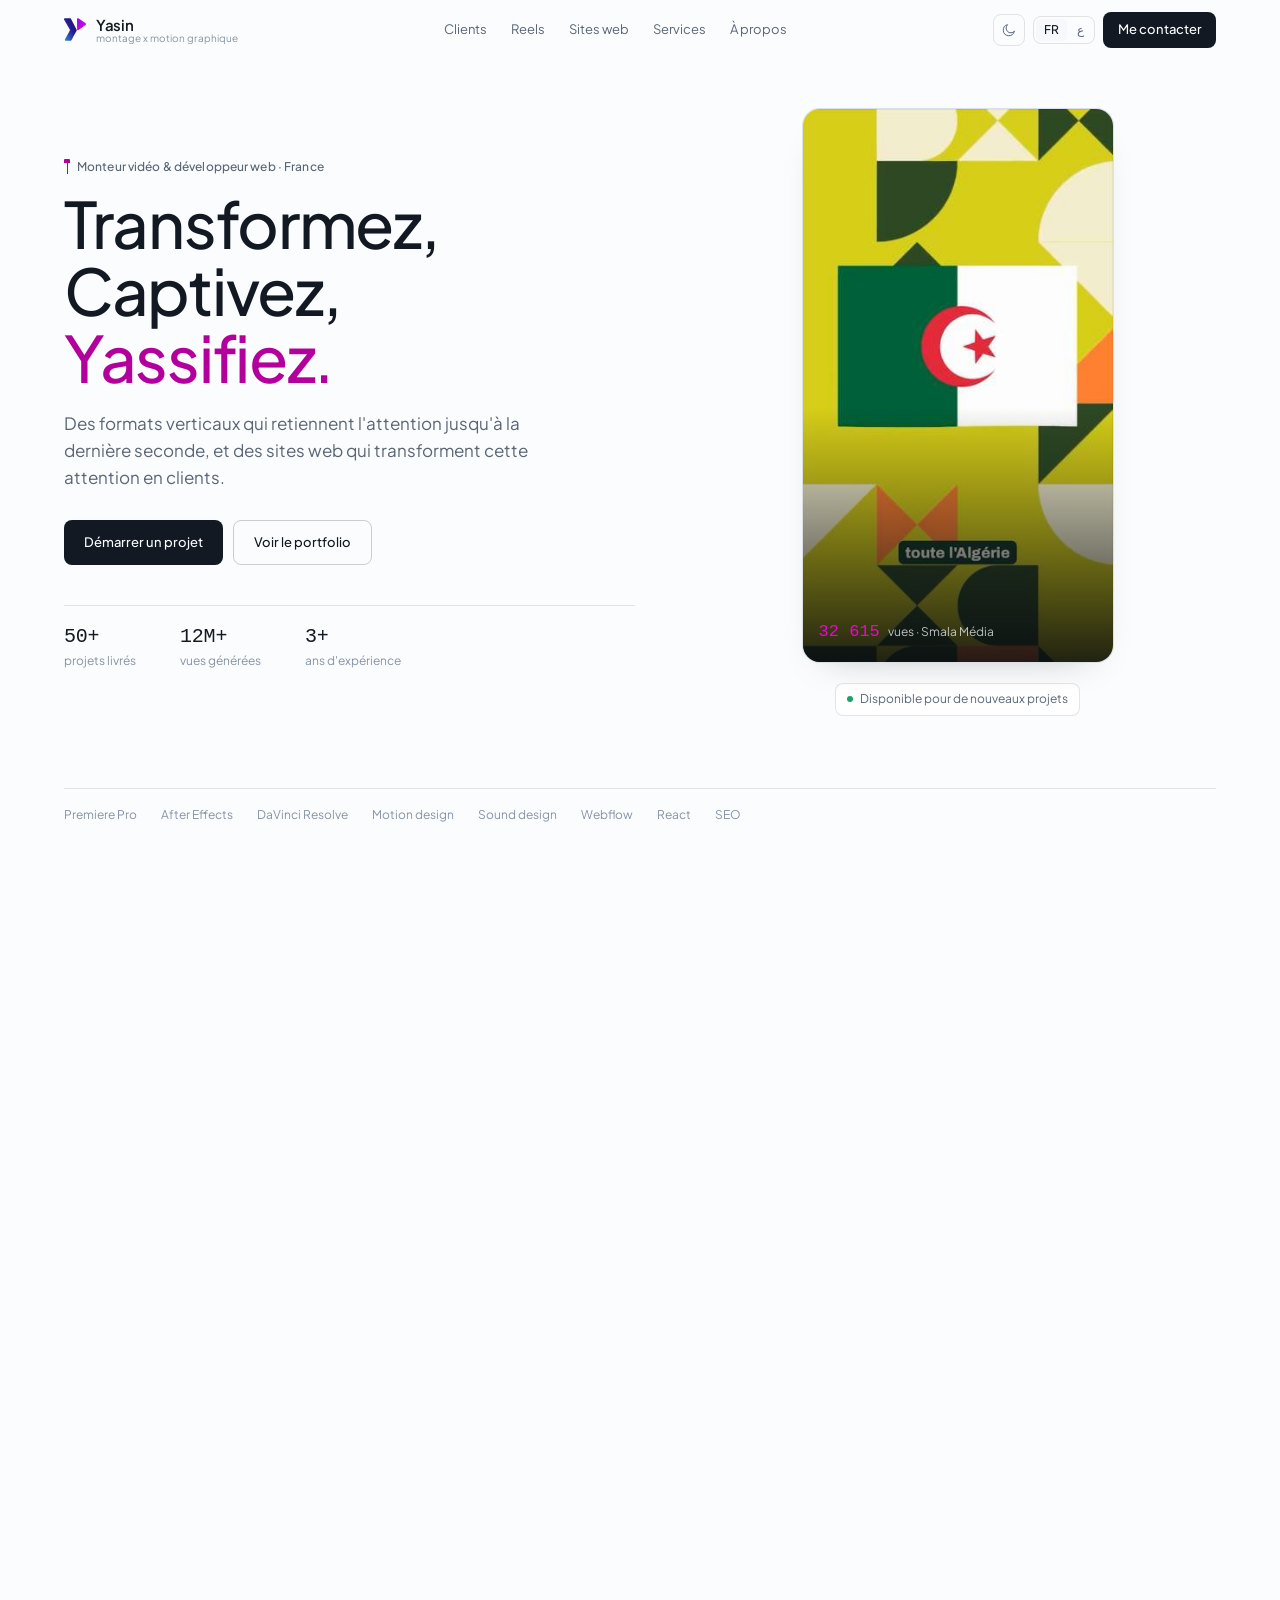
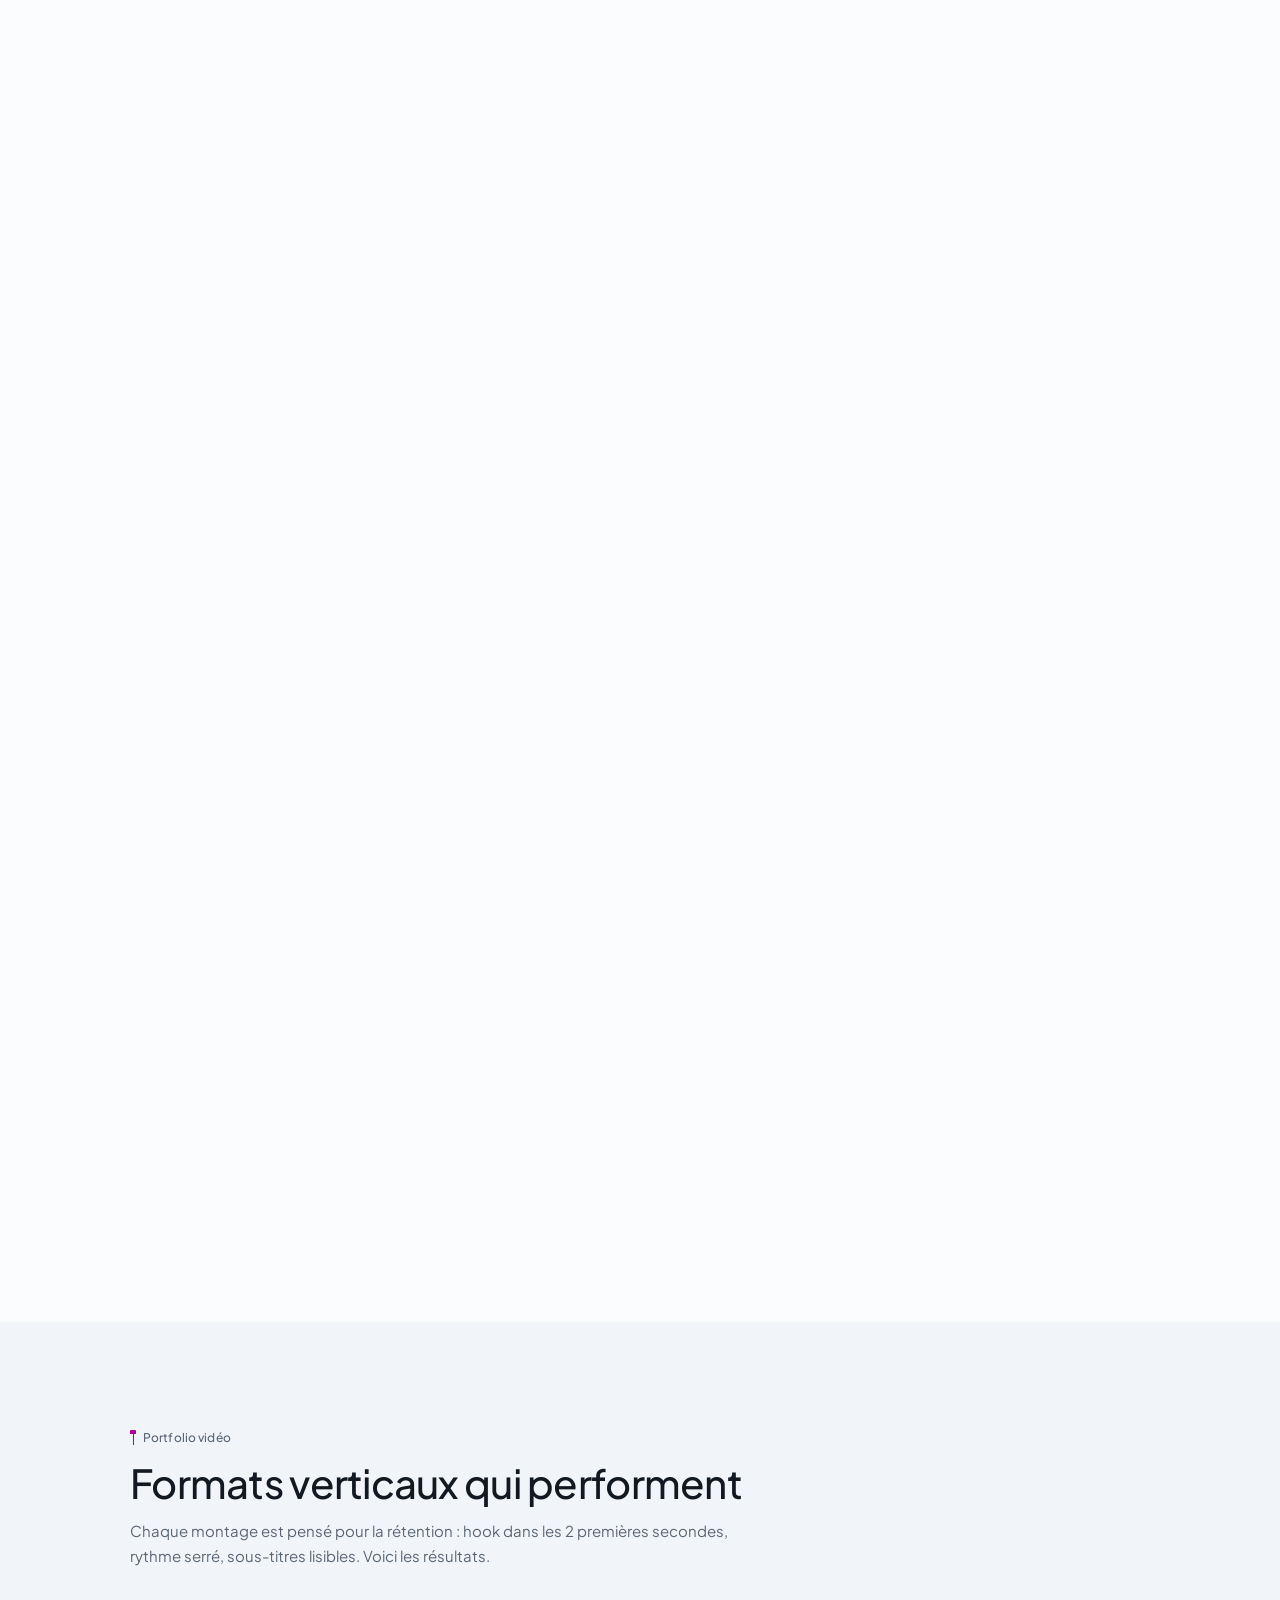
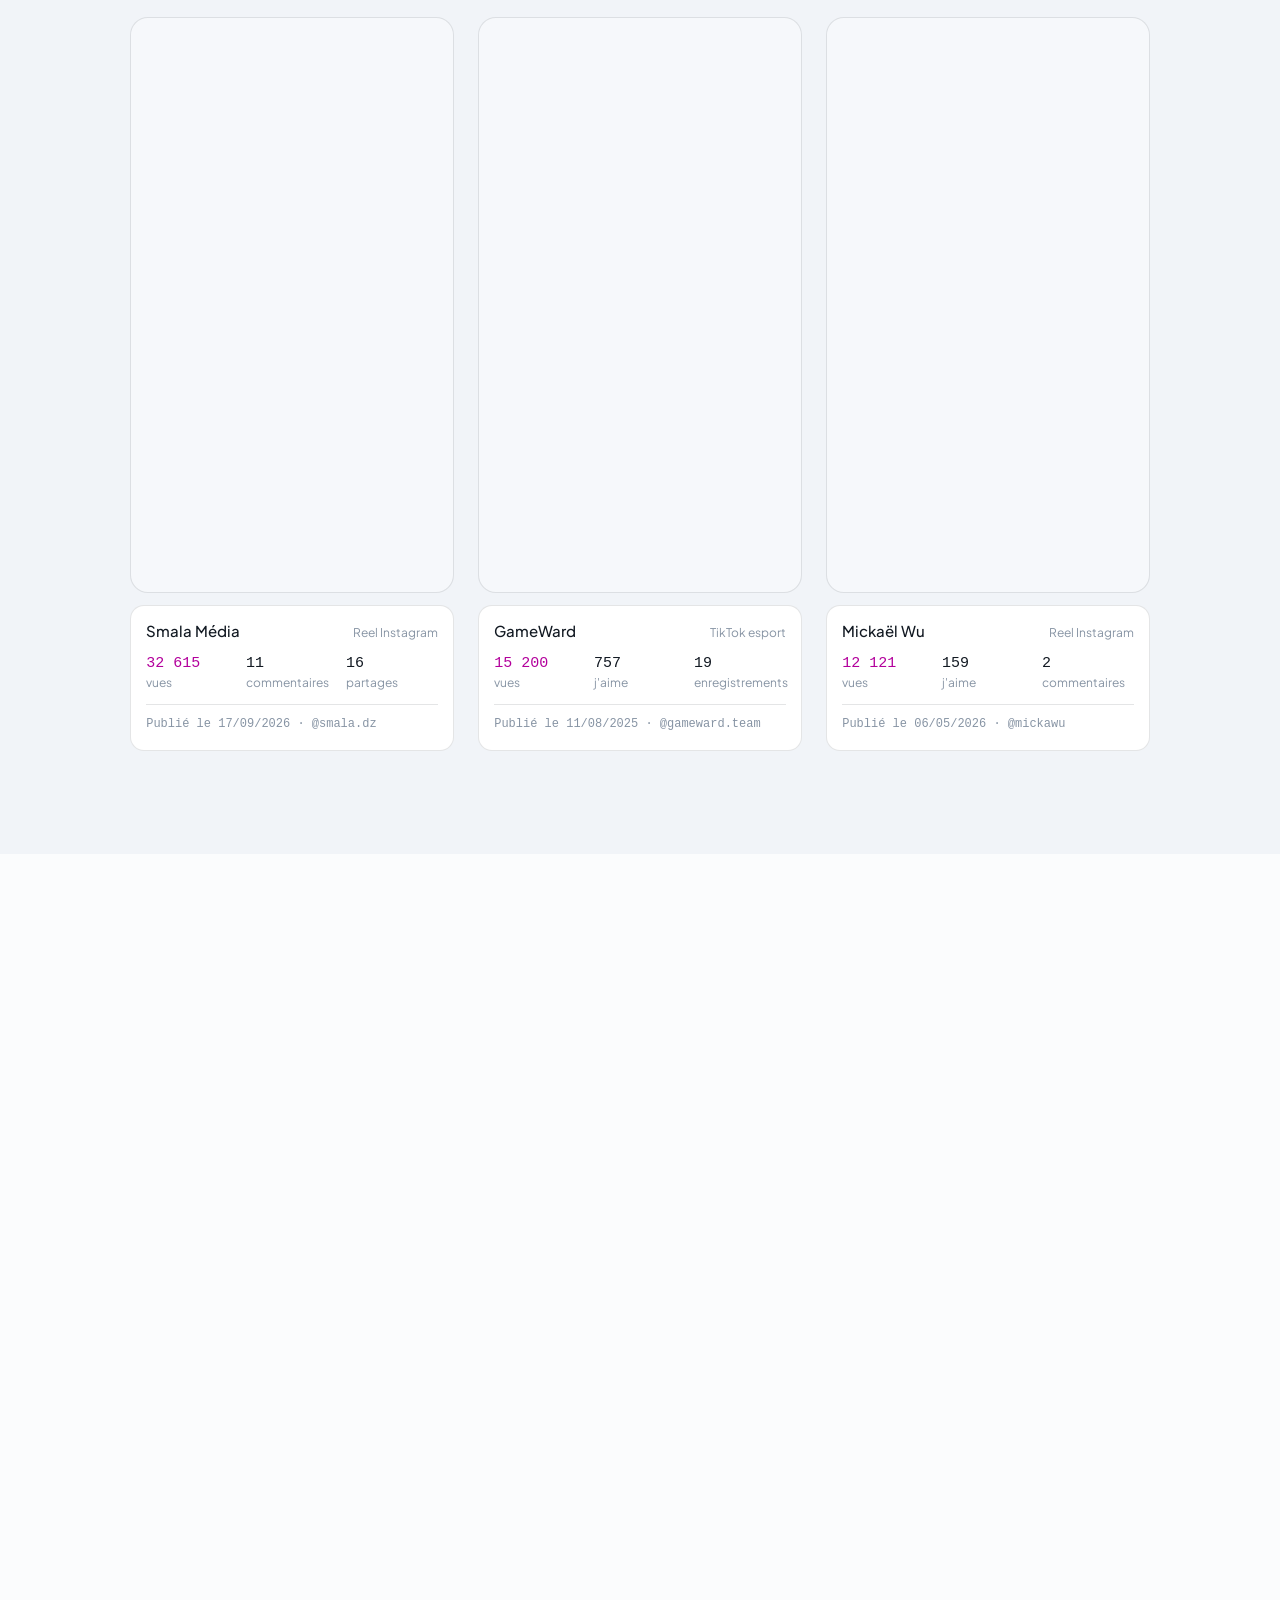
==== commit a09e2fa8: "Unslop main" ====
--- a/index.html
+++ b/index.html
@@ -8,7 +8,7 @@
 <link rel="stylesheet" href="./style.css">
 
 <!-- Image du hero (élément LCP) : découverte et téléchargée en priorité -->
-<link rel="preload" as="image" href="./img/profil.webp" fetchpriority="high">
+<link rel="preload" as="image" href="./img/reels/smala.jpg" fetchpriority="high">
 
 <!-- Google Fonts chargé SANS bloquer le rendu : le texte s'affiche tout de
      suite avec la police système, puis bascule sur Plus Jakarta Sans.
@@ -98,22 +98,20 @@
 
     <div class="hero-visual">
       <div class="photo-frame">
-        <img src="./img/profil.webp" alt="Yasin M. Chikh" width="442" height="512"
-             fetchpriority="high" decoding="async"
-             onerror="this.onerror=null;this.src='./img/profil.png'"/>
-        <svg class="float-mark" aria-hidden="true"><use href="#mark"/></svg>
-      </div>
-      <div class="hero-badge">
+        <img src="./img/reels/smala.jpg" alt="Reel monté pour Smala Média" width="360" height="640"
+             fetchpriority="high" decoding="async"/>
+        <p class="hero-caption"><b id="hero-cap-n">32 615</b><span id="hero-cap-t">vues · Smala Média</span></p>
+      </div>
+      <p class="hero-badge">
         <span class="dot"></span>
         <span id="hero-badge-txt">Disponible pour de nouveaux projets</span>
-      </div>
-    </div>
-  </div>
-
-  <div class="marquee" aria-hidden="true">
+      </p>
+    </div>
+  </div>
+
+  <div class="marquee">
     <div class="marquee-track">
-      <span>Premiere Pro</span><i>✦</i><span>After Effects</span><i>✦</i><span>DaVinci Resolve</span><i>✦</i><span>Motion Design</span><i>✦</i><span>Sound Design</span><i>✦</i><span>Webflow</span><i>✦</i><span>React</span><i>✦</i><span>SEO</span><i>✦</i>
-      <span>Premiere Pro</span><i>✦</i><span>After Effects</span><i>✦</i><span>DaVinci Resolve</span><i>✦</i><span>Motion Design</span><i>✦</i><span>Sound Design</span><i>✦</i><span>Webflow</span><i>✦</i><span>React</span><i>✦</i><span>SEO</span><i>✦</i>
+      <span>Premiere Pro</span><span>After Effects</span><span>DaVinci Resolve</span><span>Motion design</span><span>Sound design</span><span>Webflow</span><span>React</span><span>SEO</span>
     </div>
   </div>
 </header>
@@ -280,7 +278,7 @@
      · href="…"             → l'URL réelle du site
      · <em>domaine.com</em> → le domaine affiché dans la barre du navigateur
      · Capture d'écran réelle : dépose le .jpg dans ./img/sites/ PUIS ajoute
-       sur la balise <a> l'attribut  style="--shot:url('./img/sites/mon-site.jpg')"
+       sur la balise <a> l'attribut
        Elle remplacera l'aperçu dessiné en CSS. (Recommandé : 1280x800.)
        Tant que l'attribut n'est pas là, aucune requête n'est faite.
      · data-mock            → l'aperçu CSS de secours (idiril | avocat | henna | obsidian)
@@ -469,7 +467,7 @@
 <section class="section alt" id="services">
   <div class="section-head">
     <p class="eyebrow" id="lbl-services">Services</p>
-    <h2 id="services-h2">Ce que je peux <em>faire pour vous</em></h2>
+    <h2 id="services-h2">Montage, motion et <em>sites web</em></h2>
   </div>
   <div class="services-grid">
     <div class="service-card">
@@ -523,20 +521,20 @@
   <div class="contact-inner">
     <div class="contact-left">
       <p class="eyebrow" id="lbl-contact">Contact</p>
-      <h2 id="contact-h2">Parlons de <em>votre projet.</em></h2>
+      <h2 id="contact-h2">Parlons de <em>votre projet</em></h2>
       <p id="contact-desc">Disponible pour des missions de montage vidéo et de création de sites web, ponctuelles ou sur le long terme.</p>
     </div>
     <div class="contact-items">
       <a href="mailto:yas-motion@outlook.fr" class="contact-item">
-        <div class="contact-item-icon">✉</div>
+        <div class="contact-item-icon"><svg viewBox="0 0 24 24" aria-hidden="true"><rect x="2.5" y="5" width="19" height="14" rx="2"/><path d="m3 7 9 6 9-6"/></svg></div>
         <div class="contact-item-info"><div class="contact-item-label" id="lbl-email">Email</div><div class="contact-item-value">yas-motion@outlook.fr</div></div>
       </a>
       <a href="https://wa.me/213542927828" target="_blank" rel="noopener" class="contact-item">
-        <div class="contact-item-icon">💬</div>
+        <div class="contact-item-icon"><svg viewBox="0 0 24 24" aria-hidden="true"><path d="M21 11.5a8.4 8.4 0 0 1-12.3 7.4L3 20.5l1.7-5.5A8.4 8.4 0 1 1 21 11.5Z"/></svg></div>
         <div class="contact-item-info"><div class="contact-item-label">WhatsApp</div><div class="contact-item-value">+213 542 92 78 28</div></div>
       </a>
       <div class="contact-item static">
-        <div class="contact-item-icon">📍</div>
+        <div class="contact-item-icon"><svg viewBox="0 0 24 24" aria-hidden="true"><path d="M20 10.5c0 5.2-8 11.5-8 11.5s-8-6.3-8-11.5a8 8 0 1 1 16 0Z"/><circle cx="12" cy="10.3" r="2.8"/></svg></div>
         <div class="contact-item-info"><div class="contact-item-label" id="lbl-loc">Zone d'intervention</div><div class="contact-item-value" id="loc-val">À distance — France &amp; international</div></div>
       </div>
     </div>
@@ -661,6 +659,7 @@
     "btn-services": "Voir le portfolio",
     "hs1": "projets livrés", "hs2": "vues générées", "hs3": "ans d'expérience",
     "hero-badge-txt": "Disponible pour de nouveaux projets",
+    "hero-cap-t": "vues · Smala Média",
     "lbl-reels": "Portfolio vidéo",
     "reels-h2": "Formats verticaux <em>qui performent</em>",
     "reels-sub": "Chaque montage est pensé pour la rétention : hook dans les 2 premières secondes, rythme serré, sous-titres lisibles. Voici les résultats.",
@@ -676,7 +675,7 @@
     "seo1": "Score SEO", "seo2": "Score SEO", "seo3": "Score SEO", "seo4": "Score SEO",
     "seon1": "Lighthouse · mobile", "seon2": "Lighthouse · mobile", "seon3": "Lighthouse · mobile", "seon4": "Lighthouse · mobile",
     "lbl-services": "Services",
-    "services-h2": "Ce que je peux <em>faire pour vous</em>",
+    "services-h2": "Montage, motion et <em>sites web</em>",
     "s1-title": "Montage vertical social",
     "s1-desc": "Reels, TikTok et Shorts calibrés pour la rétention : hook, rythme, sous-titres animés, sound design.",
     "s2-title": "Publicité corporate",
@@ -696,7 +695,7 @@
     "about-p2": "Chaque projet est traité avec la même précision : structure narrative, rythme, détails visuels — et côté web, performance, accessibilité et référencement.",
     "stat1": "ans d'expérience", "stat2": "projets livrés", "stat3": "clients satisfaits",
     "lbl-contact": "Contact",
-    "contact-h2": "Parlons de <em>votre projet.</em>",
+    "contact-h2": "Parlons de <em>votre projet</em>",
     "contact-desc": "Disponible pour des missions de montage vidéo et de création de sites web, ponctuelles ou sur le long terme.",
     "lbl-email": "Email", "lbl-loc": "Zone d'intervention",
     "loc-val": "À distance — France &amp; international",
@@ -717,6 +716,7 @@
     "btn-services": "شاهد الأعمال",
     "hs1": "مشروع مُنجز", "hs2": "مشاهدة", "hs3": "سنوات خبرة",
     "hero-badge-txt": "متاح لمشاريع جديدة",
+    "hero-cap-t": "مشاهدة · Smala Média",
     "lbl-reels": "أعمال الفيديو",
     "reels-h2": "فيديوهات عمودية <em>تُحقّق النتائج</em>",
     "reels-sub": "كل مونتاج مصمَّم للاحتفاظ بالمشاهد: جذب في أول ثانيتين، إيقاع سريع، ترجمة واضحة. وهذه هي النتائج.",
@@ -752,7 +752,7 @@
     "about-p2": "كل مشروع يُعالَج بالدقة نفسها: البنية السردية والإيقاع والتفاصيل البصرية — وفي الويب: الأداء وسهولة الوصول والأرشفة.",
     "stat1": "سنوات خبرة", "stat2": "مشروع مُنجز", "stat3": "عملاء راضون",
     "lbl-contact": "تواصل",
-    "contact-h2": "لنتحدث عن <em>مشروعك.</em>",
+    "contact-h2": "لنتحدث عن <em>مشروعك</em>",
     "contact-desc": "متاح لمهام مونتاج الفيديو وتصميم المواقع، سواء لمرة واحدة أو على المدى الطويل.",
     "lbl-email": "البريد الإلكتروني", "lbl-loc": "نطاق العمل",
     "loc-val": "عن بُعد — فرنسا ودولياً",
--- a/style.css
+++ b/style.css
@@ -1,20 +1,22 @@
 /* =========================================================
    YASIN — montage x motion graphique
    Feuille de style principale
+
+   Direction : direct, mesuré, un peu nocturne.
+   Monde : la salle de montage — neutres gris-bleu froids d'un moniteur
+   calibré, un seul accent (#F003D1) posé une ou deux fois par écran,
+   et un repère de tête de lecture comme signature.
    ========================================================= */
 
 /* --- Typo de marque : Open Sauce (optionnel, désactivé) -----------------
-   Les fichiers n'existent pas sur le serveur : les @font-face renvoyaient
-   5 erreurs 404 et retardaient l'affichage du texte. Pour réactiver la typo
-   du kit, dépose les .woff2 dans ./fonts/ puis décommente ce bloc.
+   Les fichiers ne sont pas sur le serveur. Pour l'activer, dépose les
+   .woff2 dans ./fonts/, décommente ce bloc et remets 'Open Sauce One'
+   en tête de --font-sans.
 
 @font-face{font-family:'Open Sauce One';src:url('./fonts/OpenSauceOne-Regular.woff2') format('woff2');font-weight:400;font-display:swap}
 @font-face{font-family:'Open Sauce One';src:url('./fonts/OpenSauceOne-Medium.woff2') format('woff2');font-weight:500;font-display:swap}
 @font-face{font-family:'Open Sauce One';src:url('./fonts/OpenSauceOne-SemiBold.woff2') format('woff2');font-weight:600;font-display:swap}
-@font-face{font-family:'Open Sauce One';src:url('./fonts/OpenSauceOne-Bold.woff2') format('woff2');font-weight:700;font-display:swap}
-@font-face{font-family:'Open Sauce One';src:url('./fonts/OpenSauceOne-ExtraBold.woff2') format('woff2');font-weight:800;font-display:swap}
-
-   ... et remets 'Open Sauce One' en tête des deux piles ci-dessous. */
+                                                                        */
 
 *,*::before,*::after{box-sizing:border-box;margin:0;padding:0}
 
@@ -22,786 +24,636 @@
    1. TOKENS
    ========================================================= */
 :root{
-  /* Couleurs de marque (kit) */
-  --brand-deep:#521B89;
-  --brand-pink:#F003D1;
-  --brand-violet:#8A0BF0;
-  --brand-blue:#2E92E0;
-  --brand-navy:#1B1466;
-
-  --grad: linear-gradient(115deg, var(--brand-blue) 0%, var(--brand-deep) 48%, var(--brand-pink) 100%);
-  --grad-soft: linear-gradient(115deg, rgba(46,146,224,.16), rgba(240,3,209,.16));
-  /* Gradient réservé au TEXTE : pas de valeur sombre au centre, reste lisible */
-  --grad-text: linear-gradient(100deg, #3FA9FF 0%, #A855F7 46%, #F72CDF 100%);
-
-  /* Rayons / ombres / rythme */
-  --r-sm:10px; --r-md:16px; --r-lg:22px; --r-xl:30px;
-  --pad-x: clamp(1.15rem, 5vw, 5rem);
-  --maxw: 1240px;
-  --ease: cubic-bezier(.22,.8,.3,1);
-
-  /* Typo */
-  --font-display:'Plus Jakarta Sans',system-ui,-apple-system,'Segoe UI',Roboto,sans-serif;
-  --font-body:'Plus Jakarta Sans',system-ui,-apple-system,'Segoe UI',Roboto,sans-serif;
-}
-
-/* --- Thème sombre (défaut) --- */
+  /* Un seul accent, pris dans le kit de marque */
+  --accent:#F003D1;
+  --accent-ink:#B3009C;        /* même accent, assez foncé pour du texte sur fond clair */
+  --brand-violet:#521B89;      /* second ton du logo, en aplat */
+
+  /* Rayons : par taille, pas tout en pilule */
+  --r-ctl:8px;      /* boutons, pastilles */
+  --r-card:14px;    /* cartes */
+  --r-panel:18px;   /* grands blocs, médias */
+
+  --pad-x: clamp(1.25rem, 5vw, 5rem);
+  --maxw: 1200px;
+  --ease: cubic-bezier(.2,.7,.3,1);
+
+  /* Typo : une famille d'interface + un mono pour les chiffres et les méta */
+  --font-sans:'Plus Jakarta Sans',system-ui,-apple-system,'Segoe UI',Roboto,sans-serif;
+  --font-mono:ui-monospace,'SF Mono','Cascadia Mono','Roboto Mono',Menlo,Consolas,monospace;
+
+  /* Échelle de tailles */
+  --t-xs:.75rem; --t-sm:.8125rem; --t-base:.9375rem; --t-md:1.0625rem;
+  --t-lg:1.25rem; --t-xl:1.75rem;
+}
+
+/* --- Thème sombre (défaut) : graphite tirant vers le bleu écran --- */
 :root,
 :root[data-theme="dark"]{
-  --bg:#08040E;
-  --bg-2:#0D0618;
-  --surface:rgba(255,255,255,.035);
-  --surface-2:rgba(255,255,255,.06);
-  --border:rgba(255,255,255,.09);
-  --border-strong:rgba(255,255,255,.16);
-  --text:#F2EEF8;
-  --muted:#9B93AE;
-  --shadow:0 24px 60px -24px rgba(0,0,0,.85);
-  --glow:0 0 0 1px rgba(240,3,209,.25), 0 26px 70px -30px rgba(240,3,209,.55);
-  --nav-bg:rgba(8,4,14,.72);
-  --mk-chev-fill:url(#gChev);
-  --mk-tri-fill:url(#gTri);
-  --ph-1:#1B1466; --ph-2:#521B89; --ph-3:#F003D1;
+  --bg:#0E1116;
+  --bg-2:#121823;
+  --surface:#161D28;
+  --surface-2:#1C2432;
+  --border:rgba(226,234,246,.09);
+  --border-strong:rgba(226,234,246,.18);
+  --text:#E4EAF2;
+  --muted:#8B96A6;
+  --faint:#5E6A7A;
+  --accent-on-surface:var(--accent);
+  --btn-bg:#E4EAF2;  --btn-fg:#0E1116;
+  --shadow:0 18px 44px -24px rgba(0,0,0,.75);
+  --live:#2FBF7E;
 }
 
 /* --- Thème clair --- */
 :root[data-theme="light"]{
-  --bg:#FBF9FE;
-  --bg-2:#F4EFFA;
+  --bg:#FBFCFD;
+  --bg-2:#F1F4F8;
   --surface:#FFFFFF;
-  --surface-2:#FAF6FE;
-  --border:#E9E0F5;
-  --border-strong:#D9CBEE;
-  --text:#160A24;
-  --muted:#6A5E7D;
-  --shadow:0 20px 50px -26px rgba(82,27,137,.28);
-  --glow:0 0 0 1px rgba(82,27,137,.10), 0 24px 60px -32px rgba(82,27,137,.45);
-  --nav-bg:rgba(251,249,254,.8);
-  --grad-text: linear-gradient(100deg, #1B7BD0 0%, #7A18E0 46%, #E0009F 100%);
-  --ph-1:#2E92E0; --ph-2:#8A0BF0; --ph-3:#F003D1;
-}
-
-html{scroll-behavior:smooth;overflow-x:hidden;scroll-padding-top:90px}
+  --surface-2:#F6F8FB;
+  --border:rgba(14,22,34,.11);
+  --border-strong:rgba(14,22,34,.2);
+  --text:#121922;
+  --muted:#5A6676;
+  --faint:#8794A4;
+  --accent-on-surface:var(--accent-ink);
+  --btn-bg:#121922;  --btn-fg:#FBFCFD;
+  --shadow:0 16px 36px -26px rgba(14,22,34,.35);
+  --live:#19A463;
+}
+
+html{scroll-behavior:smooth;overflow-x:hidden;scroll-padding-top:84px}
 body{
   background:var(--bg);color:var(--text);
-  font-family:var(--font-body);font-weight:400;line-height:1.7;
+  font-family:var(--font-sans);font-weight:400;font-size:var(--t-base);line-height:1.65;
   -webkit-font-smoothing:antialiased;overflow-x:hidden;
-  transition:background .35s var(--ease),color .35s var(--ease);
+  transition:background .2s var(--ease),color .2s var(--ease)
 }
 html[lang="ar"] body,
 html[lang="ar"] h1,html[lang="ar"] h2,html[lang="ar"] h3{font-family:'Cairo',sans-serif}
-html[lang="ar"] .eyebrow{letter-spacing:.04em}
-html[lang="ar"] h1,html[lang="ar"] h2{letter-spacing:0}
 
 img{max-width:100%;display:block}
-
-/* Les nombres, durées et domaines restent lisibles de gauche à droite,
-   y compris quand la page bascule en arabe (RTL). */
-.kpi b,.seo-ring b,.hero-stats b,.stat-num,.reel-dur,.chrome em,
-.contact-item-value,.perf-bar{direction:ltr;unicode-bidi:isolate}
 a{color:inherit}
-
-::selection{background:var(--brand-pink);color:#fff}
-
-/* Lien d'évitement : masqué sans créer de débordement horizontal (utile en RTL) */
+::selection{background:var(--accent);color:#fff}
+
+/* Chiffres, durées et domaines : toujours de gauche à droite, chasse fixe */
+.kpi b,.seo-ring b,.hero-stats b,.stat-num,.chrome em,
+.contact-item-value,.perf-foot{direction:ltr;unicode-bidi:isolate}
+.kpi b,.seo-ring b,.hero-stats b,.stat-num{font-variant-numeric:tabular-nums}
+
 .skip-link{
   position:absolute;top:0;inset-inline-start:0;z-index:999;
   width:1px;height:1px;overflow:hidden;clip-path:inset(50%);white-space:nowrap;
-  background:var(--brand-deep);color:#fff;border-radius:0 0 var(--r-sm) 0;
+  background:var(--text);color:var(--bg);border-radius:0 0 var(--r-ctl) 0
 }
 .skip-link:focus{width:auto;height:auto;clip-path:none;padding:.7rem 1.1rem}
-
-:focus-visible{outline:2px solid var(--brand-pink);outline-offset:3px;border-radius:4px}
-
-/* =========================================================
-   2. LOGO
-   ========================================================= */
-.mk-chev{fill:var(--mk-chev-fill, #14103F)}
-.mk-tri{fill:var(--mk-tri-fill, #C8009F)}
-:root[data-theme="light"] .mk-chev{fill:url(#gChev)}
-:root[data-theme="light"] .mk-tri{fill:url(#gTri)}
-
-.brand{display:flex;align-items:center;gap:.7rem;text-decoration:none;min-width:0}
-.brand-mark{width:26px;height:27px;flex-shrink:0;transition:transform .4s var(--ease)}
-.brand:hover .brand-mark{transform:translateX(3px) scale(1.06)}
-.brand-text{display:flex;flex-direction:column;line-height:1.1;min-width:0}
-.brand-text strong{
-  font-family:var(--font-display);font-weight:800;font-size:1.06rem;letter-spacing:-.015em;
-}
+:focus-visible{outline:2px solid var(--accent);outline-offset:2px;border-radius:3px}
+
+/* =========================================================
+   2. SIGNATURE — repère de tête de lecture
+   Un trait vertical avec sa graduation, comme le playhead d'un
+   logiciel de montage. Un seul détail, posé devant chaque surtitre.
+   ========================================================= */
+.eyebrow{
+  position:relative;display:inline-block;padding-inline-start:13px;
+  font-size:var(--t-xs);font-weight:500;color:var(--muted);
+  letter-spacing:.01em;margin-bottom:.85rem
+}
+.eyebrow::before{
+  content:'';position:absolute;inset-inline-start:2.5px;top:50%;
+  width:1px;height:11px;margin-top:-3.5px;background:var(--accent-on-surface)
+}
+.eyebrow::after{
+  content:'';position:absolute;inset-inline-start:0;top:50%;
+  width:6px;height:4px;margin-top:-7.5px;border-radius:1px 1px 0 0;
+  background:var(--accent-on-surface)
+}
+
+/* =========================================================
+   3. LOGO
+   ========================================================= */
+/* Logo conservé tel quel : les dégradés du kit sont de la marque, pas du slop */
+.mk-chev{fill:url(#gChev)}
+.mk-tri{fill:url(#gTri)}
+
+.brand{display:flex;align-items:center;gap:.6rem;text-decoration:none;min-width:0}
+.brand-mark{width:22px;height:23px;flex-shrink:0}
+.brand-text{display:flex;flex-direction:column;line-height:1.15;min-width:0}
+.brand-text strong{font-weight:600;font-size:var(--t-base);letter-spacing:-.005em}
 .brand-text small{
-  font-size:.58rem;letter-spacing:.09em;text-transform:uppercase;color:var(--muted);font-weight:600;
+  font-size:.625rem;color:var(--faint);font-weight:400;letter-spacing:.005em;
   white-space:nowrap;overflow:hidden;text-overflow:ellipsis
 }
 
 /* =========================================================
-   3. NAV
+   4. NAV — la partie la plus dense, et la plus calme
    ========================================================= */
 nav{
   position:fixed;inset:0 0 auto 0;z-index:100;
   display:flex;align-items:center;justify-content:space-between;gap:1rem;
-  padding:.85rem var(--pad-x);
+  padding:.75rem var(--pad-x);
   background:transparent;border-bottom:1px solid transparent;
-  transition:background .3s var(--ease),border-color .3s var(--ease),padding .3s var(--ease);
+  transition:background .2s var(--ease),border-color .2s var(--ease)
 }
 nav.scrolled{
-  background:var(--nav-bg);backdrop-filter:blur(18px);-webkit-backdrop-filter:blur(18px);
-  border-bottom-color:var(--border);padding-top:.6rem;padding-bottom:.6rem;
-}
-.nav-links{display:flex;gap:1.6rem;align-items:center}
+  background:color-mix(in srgb,var(--bg) 88%,transparent);
+  backdrop-filter:blur(14px);-webkit-backdrop-filter:blur(14px);
+  border-bottom-color:var(--border)
+}
+.nav-links{display:flex;gap:1.5rem;align-items:center}
 .nav-links a{
-  text-decoration:none;font-size:.86rem;font-weight:600;color:var(--muted);
-  position:relative;padding:.2rem 0;transition:color .2s
-}
-.nav-links a::after{
-  content:'';position:absolute;left:0;right:100%;bottom:-2px;height:2px;
-  background:var(--grad);border-radius:2px;transition:right .3s var(--ease)
+  text-decoration:none;font-size:var(--t-sm);font-weight:400;color:var(--muted);
+  padding:.2rem 0;transition:color .15s var(--ease)
 }
 .nav-links a:hover{color:var(--text)}
-.nav-links a:hover::after{right:0}
-
-.nav-right{display:flex;align-items:center;gap:.55rem;flex-shrink:0}
+
+.nav-right{display:flex;align-items:center;gap:.5rem;flex-shrink:0}
 
 .icon-btn{
-  width:34px;height:34px;display:grid;place-items:center;cursor:pointer;
-  border:1px solid var(--border);border-radius:50%;background:var(--surface);
-  color:var(--text);transition:border-color .2s,background .2s,transform .2s
-}
-.icon-btn:hover{border-color:var(--border-strong);transform:rotate(-15deg)}
-.icon-btn svg{width:16px;height:16px;fill:none;stroke:currentColor;stroke-width:1.9;stroke-linecap:round}
+  width:32px;height:32px;display:grid;place-items:center;cursor:pointer;
+  border:1px solid var(--border);border-radius:var(--r-ctl);background:transparent;
+  color:var(--muted);transition:color .15s var(--ease),border-color .15s var(--ease)
+}
+.icon-btn:hover{color:var(--text);border-color:var(--border-strong)}
+.icon-btn svg{width:16px;height:16px;fill:none;stroke:currentColor;stroke-width:1.5;stroke-linecap:round}
 .icon-btn .ico-moon{display:none}
 :root[data-theme="light"] .icon-btn .ico-sun{display:none}
 :root[data-theme="light"] .icon-btn .ico-moon{display:block}
 
 .lang-toggle{
-  display:flex;align-items:center;gap:2px;padding:3px;
-  background:var(--surface);border:1px solid var(--border);border-radius:99px
+  display:flex;align-items:center;gap:2px;padding:2px;
+  background:transparent;border:1px solid var(--border);border-radius:var(--r-ctl)
 }
 .lang-btn{
-  padding:4px 10px;border:none;border-radius:99px;background:transparent;color:var(--muted);
-  font-family:var(--font-display);font-size:.7rem;font-weight:700;cursor:pointer;line-height:1;
-  transition:background .2s,color .2s
-}
-.lang-btn.active{background:var(--grad);color:#fff}
-
-.burger{display:none;width:34px;height:34px;border:1px solid var(--border);border-radius:9px;
-  background:var(--surface);cursor:pointer;flex-direction:column;justify-content:center;align-items:center;gap:4px}
-.burger span{width:15px;height:1.8px;background:var(--text);border-radius:2px;transition:.25s var(--ease)}
-nav.open .burger span:nth-child(1){transform:translateY(5.8px) rotate(45deg)}
+  padding:3px 8px;border:none;border-radius:5px;background:transparent;color:var(--muted);
+  font-family:var(--font-sans);font-size:var(--t-xs);font-weight:500;cursor:pointer;line-height:1.4;
+  transition:background .15s var(--ease),color .15s var(--ease)
+}
+.lang-btn.active{background:var(--surface-2);color:var(--text)}
+
+.burger{
+  display:none;width:32px;height:32px;border:1px solid var(--border);border-radius:var(--r-ctl);
+  background:transparent;cursor:pointer;flex-direction:column;justify-content:center;align-items:center;gap:4px
+}
+.burger span{width:14px;height:1.5px;background:var(--text);border-radius:1px;transition:transform .2s var(--ease),opacity .2s var(--ease)}
+nav.open .burger span:nth-child(1){transform:translateY(5.5px) rotate(45deg)}
 nav.open .burger span:nth-child(2){opacity:0}
-nav.open .burger span:nth-child(3){transform:translateY(-5.8px) rotate(-45deg)}
-
-/* =========================================================
-   4. BOUTONS
+nav.open .burger span:nth-child(3){transform:translateY(-5.5px) rotate(-45deg)}
+
+/* =========================================================
+   5. BOUTONS — l'action primaire est un aplat neutre à fort
+   contraste ; l'accent est réservé aux chiffres et aux repères.
    ========================================================= */
 .btn-primary,.btn-ghost{
   display:inline-flex;align-items:center;justify-content:center;gap:.5rem;
-  font-family:var(--font-display);font-weight:700;font-size:.9rem;letter-spacing:.005em;
-  text-decoration:none;padding:.85rem 1.6rem;border-radius:99px;
-  transition:transform .25s var(--ease),box-shadow .25s var(--ease),background .25s,color .25s,border-color .25s;
+  font-family:var(--font-sans);font-weight:500;font-size:var(--t-sm);
+  text-decoration:none;padding:.7rem 1.25rem;border-radius:var(--r-ctl);
+  transition:background .15s var(--ease),color .15s var(--ease),border-color .15s var(--ease);
   white-space:nowrap
 }
-.btn-primary{background:var(--grad);color:#fff;box-shadow:0 12px 30px -14px rgba(240,3,209,.8)}
-.btn-primary:hover{transform:translateY(-2px);box-shadow:0 18px 40px -14px rgba(240,3,209,.95)}
-.btn-primary.sm{padding:.55rem 1.1rem;font-size:.8rem}
+.btn-primary{background:var(--btn-bg);color:var(--btn-fg)}
+.btn-primary:hover{background:color-mix(in srgb,var(--btn-bg) 86%,var(--accent))}
+.btn-primary.sm{padding:.45rem .9rem}
 .btn-ghost{background:transparent;color:var(--text);border:1px solid var(--border-strong)}
-.btn-ghost:hover{border-color:var(--brand-pink);color:var(--brand-pink);transform:translateY(-2px)}
-
-/* =========================================================
-   5. HERO
-   ========================================================= */
-.hero{position:relative;padding:clamp(7rem,14vh,10rem) var(--pad-x) 0;overflow:hidden}
-.aurora{position:absolute;inset:0;pointer-events:none;z-index:0;overflow:hidden}
-.aurora i{position:absolute;border-radius:50%;filter:blur(90px);opacity:.55;animation:drift 22s ease-in-out infinite alternate}
-.aurora i:nth-child(1){width:52vw;height:52vw;top:-18%;left:-12%;background:radial-gradient(circle,var(--brand-blue),transparent 66%)}
-.aurora i:nth-child(2){width:46vw;height:46vw;top:-6%;right:-10%;background:radial-gradient(circle,var(--brand-pink),transparent 66%);animation-delay:-7s}
-.aurora i:nth-child(3){width:58vw;height:58vw;bottom:-32%;left:26%;background:radial-gradient(circle,var(--brand-violet),transparent 68%);animation-delay:-13s}
-:root[data-theme="light"] .aurora i{opacity:.3}
-@keyframes drift{to{transform:translate3d(6%, -5%, 0) scale(1.15)}}
-
-/* Sur petit écran, les halos restent mais ne s'animent plus et le flou est
-   divisé par deux : même ambiance, une fraction du coût de peinture. */
-@media (max-width:860px){
-  .aurora i{animation:none;filter:blur(45px);opacity:.42}
-  :root[data-theme="light"] .aurora i{opacity:.24}
-}
+.btn-ghost:hover{border-color:var(--text)}
+
+/* =========================================================
+   6. HERO — texte à gauche, le travail à droite
+   ========================================================= */
+.hero{position:relative;padding:clamp(6.5rem,12vh,8.5rem) var(--pad-x) 0}
+.aurora{display:none}  /* halos décoratifs supprimés */
 
 .hero-grid{
-  position:relative;z-index:1;max-width:var(--maxw);margin:0 auto;
-  display:grid;grid-template-columns:1.1fr .9fr;gap:clamp(2rem,5vw,4.5rem);align-items:center;
-  padding-bottom:clamp(3rem,7vw,5rem)
-}
-.eyebrow{
-  font-size:.72rem;font-weight:700;letter-spacing:.17em;text-transform:uppercase;
-  background:var(--grad-text);-webkit-background-clip:text;background-clip:text;-webkit-text-fill-color:transparent;
-  margin-bottom:1rem;display:inline-block
+  position:relative;max-width:var(--maxw);margin:0 auto;
+  display:grid;grid-template-columns:1.05fr .95fr;gap:clamp(2rem,5vw,4rem);align-items:center;
+  padding-bottom:clamp(3rem,6vw,4.5rem)
 }
 .hero h1{
-  font-family:var(--font-display);font-weight:800;
-  font-size:clamp(2.6rem,6.4vw,5.1rem);line-height:.98;letter-spacing:-.035em
-}
-.hero h1 em,h2 em{
-  font-style:normal;
-  background:var(--grad-text);-webkit-background-clip:text;background-clip:text;-webkit-text-fill-color:transparent
-}
-.lead{margin-top:1.4rem;font-size:1.02rem;color:var(--muted);max-width:33rem;line-height:1.75}
-.hero-actions{margin-top:2.1rem;display:flex;gap:.8rem;flex-wrap:wrap}
+  font-family:var(--font-sans);font-weight:500;
+  font-size:clamp(2.25rem,5.4vw,4rem);line-height:1.04;letter-spacing:-.02em
+}
+.hero h1 em{font-style:normal;color:var(--accent-on-surface)}
+h2 em{font-style:normal;color:inherit}
+.lead{margin-top:1.25rem;font-size:var(--t-md);color:var(--muted);max-width:32rem;line-height:1.6}
+.hero-actions{margin-top:1.75rem;display:flex;gap:.6rem;flex-wrap:wrap}
+
 .hero-stats{
-  margin-top:2.8rem;display:flex;gap:clamp(1.4rem,4vw,3rem);flex-wrap:wrap;
-  padding-top:1.6rem;border-top:1px solid var(--border)
-}
-.hero-stats div{display:flex;flex-direction:column}
-.hero-stats b{font-family:var(--font-display);font-size:1.65rem;font-weight:800;letter-spacing:-.03em;line-height:1.1}
-.hero-stats span{font-size:.74rem;color:var(--muted);text-transform:uppercase;letter-spacing:.09em;font-weight:600}
-
-.hero-visual{position:relative;display:flex;justify-content:center}
+  margin-top:2.5rem;display:flex;gap:clamp(1.5rem,4vw,2.75rem);flex-wrap:wrap;
+  padding-top:1.25rem;border-top:1px solid var(--border)
+}
+.hero-stats div{display:flex;flex-direction:column;gap:.15rem}
+.hero-stats b{font-family:var(--font-mono);font-size:var(--t-lg);font-weight:500;line-height:1.1;letter-spacing:-.01em}
+.hero-stats span{font-size:var(--t-xs);color:var(--faint)}
+
+/* Le visuel : une vignette verticale 9:16 — une vraie couverture de
+   montage, avec son chiffre réel. C'est le moment coloré de l'écran. */
+.hero-visual{position:relative;display:flex;flex-direction:column;align-items:center;gap:0}
 .photo-frame{
-  position:relative;width:min(100%,340px);aspect-ratio:4/5;border-radius:var(--r-xl);
-  overflow:hidden;background:var(--grad);box-shadow:var(--glow);
-  isolation:isolate
-}
+  position:relative;width:min(100%,312px);aspect-ratio:9/16;border-radius:var(--r-panel);
+  overflow:hidden;background:var(--surface-2);border:1px solid var(--border);
+  box-shadow:var(--shadow)
+}
+.photo-frame img{width:100%;height:100%;object-fit:cover;object-position:center}
 .photo-frame::after{
-  content:'';position:absolute;inset:0;z-index:1;
-  background:linear-gradient(180deg,transparent 45%,rgba(8,4,14,.55) 100%)
-}
-.photo-frame img{width:100%;height:100%;object-fit:cover;object-position:center top}
-.float-mark{
-  position:absolute;z-index:2;right:-16px;bottom:-14px;width:96px;height:99px;
-  filter:drop-shadow(0 14px 30px rgba(0,0,0,.45));
-  animation:bob 5.5s ease-in-out infinite
-}
-@keyframes bob{50%{transform:translateY(-12px)}}
+  content:'';position:absolute;inset:auto 0 0 0;height:46%;
+  background:linear-gradient(to top,rgba(8,11,16,.88),transparent)
+}
+.float-mark{display:none}  /* logo flottant animé supprimé */
+
+/* Légende du visuel : le chiffre porte l'accent, le reste est calme */
+.hero-caption{
+  position:absolute;z-index:2;inset-inline:1rem;bottom:1rem;
+  display:flex;align-items:baseline;gap:.5rem;color:#fff
+}
+.hero-caption b{font-family:var(--font-mono);font-size:var(--t-md);font-weight:500;color:var(--accent)}
+.hero-caption span{font-size:var(--t-xs);color:rgba(255,255,255,.72)}
 
 .hero-badge{
-  position:absolute;left:0;bottom:6%;display:inline-flex;align-items:center;gap:.5rem;
-  padding:.5rem .9rem;border-radius:99px;font-size:.74rem;font-weight:600;
-  background:var(--surface);border:1px solid var(--border);backdrop-filter:blur(14px);
-  box-shadow:var(--shadow);color:var(--text)
-}
-:root[data-theme="dark"] .hero-badge{background:rgba(255,255,255,.07)}
-.hero-badge .dot{
-  position:relative;width:7px;height:7px;border-radius:50%;background:#1BD98A;flex-shrink:0
-}
-.hero-badge .dot::after{
-  content:'';position:absolute;inset:-3px;border-radius:50%;
-  background:rgba(27,217,138,.3);animation:pulse 2s infinite;will-change:transform,opacity
-}
-@keyframes pulse{to{transform:scale(2.6);opacity:0}}
-
-/* Bandeau défilant */
+  display:inline-flex;align-items:center;gap:.45rem;margin-top:1.25rem;
+  padding:.35rem .7rem;border-radius:var(--r-ctl);font-size:var(--t-xs);font-weight:400;
+  background:var(--surface);border:1px solid var(--border);color:var(--muted)
+}
+.hero-badge .dot{width:6px;height:6px;border-radius:50%;background:var(--live);flex-shrink:0}
+
+/* Bandeau d'outils : une ligne fixe et discrète, plus de défilement */
 .marquee{
-  direction:ltr; /* noms d'outils latins : on garde le sens LTR même en arabe */
-  position:relative;z-index:1;border-block:1px solid var(--border);
-  overflow:hidden;padding:.9rem 0;margin-top:1rem;
-  -webkit-mask-image:linear-gradient(90deg,transparent,#000 12%,#000 88%,transparent);
-  mask-image:linear-gradient(90deg,transparent,#000 12%,#000 88%,transparent)
-}
-.marquee-track{display:flex;gap:2rem;width:max-content;animation:slide 32s linear infinite;align-items:center}
+  direction:ltr;position:relative;max-width:var(--maxw);margin:0 auto;
+  border-top:1px solid var(--border);padding:1rem 0 1.25rem;overflow:hidden
+}
+.marquee-track{display:flex;flex-wrap:wrap;gap:.4rem 1.5rem;align-items:center}
 .marquee-track span{
-  font-family:var(--font-display);font-weight:700;font-size:.86rem;
-  letter-spacing:.05em;text-transform:uppercase;color:var(--muted);white-space:nowrap
-}
-.marquee-track i{font-style:normal;color:var(--brand-pink);font-size:.7rem}
-@keyframes slide{to{transform:translateX(-50%)}}
-
-/* =========================================================
-   6. SECTIONS — structure générique
-   ========================================================= */
-.section{padding:clamp(4.5rem,10vw,7.5rem) var(--pad-x);position:relative}
+  font-size:var(--t-xs);color:var(--faint);white-space:nowrap
+}
+.marquee-track i{display:none}  /* séparateurs ✦ supprimés */
+
+/* =========================================================
+   7. SECTIONS
+   ========================================================= */
+.section{padding:clamp(4rem,8vw,6.5rem) var(--pad-x);position:relative}
 .section.alt{background:var(--bg-2)}
-.section-head{max-width:var(--maxw);margin:0 auto clamp(2.5rem,5vw,3.6rem)}
+.section-head{max-width:var(--maxw);margin:0 auto clamp(2rem,4vw,3rem)}
 .section-head h2,.contact-left h2,.about-text h2{
-  font-family:var(--font-display);font-weight:800;letter-spacing:-.032em;line-height:1.05;
-  font-size:clamp(1.9rem,4.2vw,3.1rem)
-}
-.section-sub{margin-top:1rem;color:var(--muted);max-width:42rem;font-size:.98rem}
-
-/* Le rendu des sections sous la ligne de flottaison est différé jusqu'à
-   ce qu'elles approchent de l'écran : moins de travail au chargement.
-   contain-intrinsic-size réserve leur hauteur pour ne pas créer de décalage. */
-#sites,#services,#clients,#about{
-  content-visibility:auto;
-  contain-intrinsic-size:auto 900px
-}
-
-/* Révélation au scroll */
-.reveal{opacity:0;transform:translateY(26px);transition:opacity .7s var(--ease),transform .7s var(--ease)}
+  font-family:var(--font-sans);font-weight:500;letter-spacing:-.018em;line-height:1.1;
+  font-size:clamp(1.6rem,3.4vw,2.5rem)
+}
+.section-sub{margin-top:.85rem;color:var(--muted);max-width:40rem;font-size:var(--t-base)}
+
+#sites,#services,#clients,#about{content-visibility:auto;contain-intrinsic-size:auto 900px}
+
+/* Une seule entrée, courte, décalée de peu */
+.reveal{opacity:0;transform:translateY(12px);transition:opacity .4s var(--ease),transform .4s var(--ease)}
 .reveal.in{opacity:1;transform:none}
-.reels-grid .reel-card:nth-child(2),.sites-grid .site-card:nth-child(2){transition-delay:.08s}
-.reels-grid .reel-card:nth-child(3),.sites-grid .site-card:nth-child(3){transition-delay:.16s}
-.reels-grid .reel-card:nth-child(5),.sites-grid .site-card:nth-child(4){transition-delay:.08s}
-.reels-grid .reel-card:nth-child(6){transition-delay:.16s}
-
-/* =========================================================
-   7. REELS — vidéos verticales 9:16
-   ========================================================= */
-/* Le bloc Reels est volontairement plus étroit que les autres sections :
-   3 colonnes de format 9:16 restent lisibles sans devenir gigantesques. */
+.reels-grid .reel-card:nth-child(2),.sites-grid .site-card:nth-child(2){transition-delay:.06s}
+.reels-grid .reel-card:nth-child(3),.sites-grid .site-card:nth-child(3){transition-delay:.12s}
+.sites-grid .site-card:nth-child(4){transition-delay:.06s}
+
+/* =========================================================
+   8. REELS — 9:16, le moment coloré de la page
+   ========================================================= */
 #reels .section-head,
-.reels-grid{max-width:1060px;margin-inline:auto}
-.reels-grid{display:grid;gap:clamp(1.2rem,2.4vw,1.9rem);grid-template-columns:repeat(3,1fr)}
-.reel-card{display:flex;flex-direction:column;gap:.85rem}
+.reels-grid{max-width:1020px;margin-inline:auto}
+.reels-grid{display:grid;gap:clamp(1rem,2vw,1.5rem);grid-template-columns:repeat(3,1fr)}
+.reel-card{display:flex;flex-direction:column;gap:.75rem}
 
 .reel-media{
-  position:relative;aspect-ratio:9/16;border-radius:var(--r-lg);overflow:hidden;
-  border:1px solid var(--border);box-shadow:var(--shadow);
-  content-visibility:auto;contain-intrinsic-size:auto 560px;
-  transition:transform .45s var(--ease),box-shadow .45s var(--ease)
-}
-.reel-card:hover .reel-media{transform:translateY(-8px);box-shadow:var(--glow)}
-
-/* Placeholder animé (à remplacer par une <video> ou un <img> plus tard) */
+  position:relative;aspect-ratio:9/16;border-radius:var(--r-panel);overflow:hidden;
+  border:1px solid var(--border);background:var(--surface-2);
+  content-visibility:auto;contain-intrinsic-size:auto 560px
+}
+
 .reel-ph{
   position:absolute;inset:0;display:grid;place-items:center;
   width:100%;height:100%;border:0;padding:0;cursor:pointer;font:inherit;color:inherit;
-  background:linear-gradient(150deg,var(--ph-1),var(--ph-2) 52%,var(--ph-3));
-  background-size:180% 180%;animation:shift 12s ease-in-out infinite alternate
-}
-.reel-ph.v2{background:linear-gradient(200deg,var(--ph-3),var(--ph-2) 55%,var(--ph-1))}
-.reel-ph.v3{background:linear-gradient(120deg,var(--ph-2),var(--ph-1) 60%,var(--ph-3))}
-.reel-ph.v4{background:linear-gradient(170deg,var(--ph-1),var(--ph-3) 70%,var(--ph-2))}
-.reel-ph.v5{background:linear-gradient(230deg,var(--ph-2),var(--ph-3) 45%,var(--ph-1))}
-.reel-ph.v6{background:linear-gradient(140deg,var(--ph-3),var(--ph-1) 55%,var(--ph-2))}
-.reel-ph{background-size:180% 180%}
-
-/* Si une image de couverture est déposée (--poster), elle prend le dessus.
-   Si le fichier n'existe pas, le dégradé animé reste visible en dessous. */
-.reel-ph.v1[style*="--poster"],
-.reel-ph.v2[style*="--poster"],
-.reel-ph.v3[style*="--poster"],
-.reel-ph.v4[style*="--poster"],
-.reel-ph.v5[style*="--poster"],
-.reel-ph.v6[style*="--poster"],
+  background:var(--surface-2)
+}
+.reel-ph.v1[style*="--poster"],.reel-ph.v2[style*="--poster"],.reel-ph.v3[style*="--poster"],
+.reel-ph.v4[style*="--poster"],.reel-ph.v5[style*="--poster"],.reel-ph.v6[style*="--poster"],
 .reel-ph[style*="--poster"]{
-  background-image:var(--poster),linear-gradient(150deg,var(--ph-1),var(--ph-2) 52%,var(--ph-3));
-  background-size:cover,180% 180%;background-position:center;animation:none
-}
-/* Voile sombre : garde le bouton de lecture et les pastilles lisibles sur la photo */
-.reel-ph[style*="--poster"]::before{
-  background:
-    linear-gradient(180deg,rgba(6,2,12,.45) 0%,transparent 26%,transparent 58%,rgba(6,2,12,.62) 100%),
-    radial-gradient(circle at 50% 46%,rgba(6,2,12,.34),transparent 62%);
-  mix-blend-mode:normal
-}
-.reel-card:hover .reel-ph.v1[style*="--poster"],
-.reel-ph.v2[style*="--poster"],
-.reel-ph.v3[style*="--poster"],
-.reel-ph.v4[style*="--poster"],
-.reel-ph.v5[style*="--poster"],
-.reel-ph.v6[style*="--poster"],
-.reel-ph[style*="--poster"]{filter:brightness(1.06)}
-
-@keyframes shift{to{background-position:100% 100%}}
+  background-image:var(--poster);background-size:cover;background-position:center
+}
+/* Voile : garde le bouton de lecture et les pastilles lisibles sur la photo */
 .reel-ph::before{
   content:'';position:absolute;inset:0;
-  background:
-    repeating-linear-gradient(0deg,rgba(255,255,255,.05) 0 1px,transparent 1px 4px),
-    radial-gradient(circle at 50% 42%,rgba(255,255,255,.22),transparent 58%);
-  mix-blend-mode:overlay
-}
-/* Si .reel-ph est posée sur une <video> ou une <img> réelle */
-video.reel-ph,img.reel-ph{
-  width:100%;height:100%;object-fit:cover;background:#000;animation:none
-}
+  background:linear-gradient(180deg,rgba(8,11,16,.42) 0%,transparent 24%,transparent 56%,rgba(8,11,16,.6) 100%)
+}
+video.reel-ph,img.reel-ph{width:100%;height:100%;object-fit:cover;background:#000}
+
 .reel-ph .play{
-  position:relative;z-index:2;width:58px;height:58px;border-radius:50%;
-  background:rgba(255,255,255,.16);border:1.5px solid rgba(255,255,255,.55);
-  backdrop-filter:blur(6px);display:grid;place-items:center;
-  transition:transform .35s var(--ease),background .35s
+  position:relative;z-index:2;width:46px;height:46px;border-radius:50%;
+  background:rgba(255,255,255,.14);border:1px solid rgba(255,255,255,.4);
+  backdrop-filter:blur(4px);display:grid;place-items:center;
+  transition:background .15s var(--ease)
 }
 .reel-ph .play::after{
-  content:'';border-left:15px solid #fff;border-block:9px solid transparent;margin-left:4px
-}
-.reel-card:hover .reel-ph .play{transform:scale(1.12);background:rgba(255,255,255,.3)}
-.reel-ph:focus-visible{outline:2px solid #fff;outline-offset:-4px}
-
-/* Si .reel-ph est posée sur une <video> ou une <img> réelle */
-video.reel-ph,img.reel-ph{
-  width:100%;height:100%;object-fit:cover;background:#000;animation:none
-}
-
-/* Pastille réseau en bas de la vignette */
+  content:'';border-left:12px solid #fff;border-block:7px solid transparent;margin-left:3px
+}
+.reel-ph:hover .play{background:rgba(255,255,255,.26)}
+.reel-ph:focus-visible{outline:2px solid #fff;outline-offset:-3px}
+
+/* Pastilles : texte simple, pas de pilule lumineuse */
 .reel-net{
-  position:absolute;z-index:3;left:.75rem;bottom:.75rem;
-  display:inline-flex;align-items:center;gap:.4rem;
-  padding:.3rem .62rem;border-radius:99px;
-  background:rgba(8,4,14,.55);backdrop-filter:blur(8px);
-  border:1px solid rgba(255,255,255,.22);color:#fff
-}
-html[dir="rtl"] .reel-net{left:auto;right:.75rem}
-.reel-net svg{
-  width:13px;height:13px;flex-shrink:0;
-  fill:none;stroke:currentColor;stroke-width:1.7;stroke-linejoin:round;stroke-linecap:round
-}
-.reel-net b{font-size:.66rem;font-weight:700;letter-spacing:.04em;line-height:1}
+  position:absolute;z-index:3;inset-inline-start:.7rem;bottom:.7rem;
+  display:inline-flex;align-items:center;gap:.35rem;
+  color:rgba(255,255,255,.88)
+}
+.reel-net svg{width:13px;height:13px;flex-shrink:0;fill:none;stroke:currentColor;stroke-width:1.5;stroke-linejoin:round;stroke-linecap:round}
+.reel-net b{font-size:var(--t-xs);font-weight:400;line-height:1}
 
 .reel-media::before{
-  content:attr(data-tag);position:absolute;z-index:3;top:.75rem;left:.75rem;
-  padding:.28rem .62rem;border-radius:99px;font-size:.66rem;font-weight:700;
-  letter-spacing:.05em;text-transform:uppercase;color:#fff;
-  background:rgba(8,4,14,.5);backdrop-filter:blur(8px);border:1px solid rgba(255,255,255,.22)
-}
-html[dir="rtl"] .reel-media::before{left:auto;right:.75rem}
-.reel-overlay{ /* conservé pour compatibilité si tu réactives une légende */
-  position:absolute;z-index:3;inset:auto 0 0 0;padding:1rem .85rem .85rem;
-  background:linear-gradient(transparent,rgba(6,2,12,.86));
-  display:flex;align-items:flex-end;justify-content:space-between;gap:.6rem
-}
-.reel-hook{
-  color:#fff;font-size:.82rem;font-weight:600;line-height:1.35;text-shadow:0 2px 12px rgba(0,0,0,.6);
-  text-wrap:balance;display:-webkit-box;-webkit-line-clamp:2;-webkit-box-orient:vertical;overflow:hidden
-}
-.reel-dur{
-  flex-shrink:0;font-size:.66rem;font-weight:700;color:#fff;
-  padding:.15rem .45rem;border-radius:6px;background:rgba(255,255,255,.2)
-}
-
-/* Carte de performance */
+  content:attr(data-tag);position:absolute;z-index:3;top:.7rem;inset-inline-start:.7rem;
+  font-size:var(--t-xs);font-weight:400;color:rgba(255,255,255,.88)
+}
+.reel-overlay{display:none}
+
+/* Carte de performance : un relevé, pas un tableau de bord */
 .perf-card{
-  padding:.9rem 1rem 1rem;border-radius:var(--r-md);
-  background:var(--surface);border:1px solid var(--border);
-  transition:border-color .3s,background .3s
-}
-.reel-card:hover .perf-card{border-color:var(--border-strong)}
-.perf-title{display:flex;align-items:baseline;justify-content:space-between;gap:.5rem;margin-bottom:.75rem}
-.perf-client{font-family:var(--font-display);font-weight:700;font-size:.92rem;letter-spacing:-.015em}
-.perf-type{font-size:.66rem;color:var(--muted);text-transform:uppercase;letter-spacing:.07em;font-weight:600;text-align:end}
-.perf-grid{display:grid;grid-template-columns:repeat(3,1fr);gap:.4rem}
+  padding:.85rem .95rem .95rem;border-radius:var(--r-card);
+  background:var(--surface);border:1px solid var(--border)
+}
+.perf-title{display:flex;align-items:baseline;justify-content:space-between;gap:.5rem;margin-bottom:.7rem}
+.perf-client{font-weight:500;font-size:var(--t-base)}
+.perf-type{font-size:var(--t-xs);color:var(--faint);text-align:end}
+.perf-grid{display:grid;grid-template-columns:repeat(3,1fr);gap:.5rem}
 .kpi{display:flex;flex-direction:column;gap:.1rem;min-width:0}
-.kpi b{font-family:var(--font-display);font-weight:800;font-size:1.02rem;letter-spacing:-.025em;line-height:1.2}
-.kpi small{font-size:.63rem;color:var(--muted);text-transform:uppercase;letter-spacing:.055em;font-weight:600;line-height:1.3}
-.kpi.accent b{background:var(--grad-text);-webkit-background-clip:text;background-clip:text;-webkit-text-fill-color:transparent}
-.perf-bar{margin-top:.85rem;height:4px;border-radius:99px;background:var(--surface-2);overflow:hidden;border:1px solid var(--border)}
-.perf-bar i{display:block;height:100%;width:var(--v,60%);background:var(--grad);border-radius:99px}
-/* Ligne de pied : date de publication et compte du client */
+.kpi b{font-family:var(--font-mono);font-weight:500;font-size:var(--t-base);line-height:1.25}
+.kpi small{font-size:var(--t-xs);color:var(--faint);line-height:1.3}
+.kpi.accent b{color:var(--accent-on-surface)}   /* le seul chiffre qui compte */
+.perf-bar{display:none}
 .perf-foot{
-  margin-top:.85rem;padding-top:.7rem;border-top:1px solid var(--border);
-  font-size:.68rem;color:var(--muted);font-weight:600;letter-spacing:.02em;
-  overflow:hidden;text-overflow:ellipsis;white-space:nowrap;direction:ltr;unicode-bidi:isolate
+  margin-top:.8rem;padding-top:.65rem;border-top:1px solid var(--border);
+  font-family:var(--font-mono);font-size:var(--t-xs);color:var(--faint);
+  overflow:hidden;text-overflow:ellipsis;white-space:nowrap
 }
 html[dir="rtl"] .perf-foot{text-align:right}
 
-/* --- Lightbox de lecture des reels --- */
+/* --- Lightbox --- */
 .reel-modal{position:fixed;inset:0;z-index:300;display:grid;place-items:center;padding:1rem}
 .reel-modal[hidden]{display:none}
-.reel-modal-backdrop{position:absolute;inset:0;background:rgba(4,1,8,.82);backdrop-filter:blur(6px);animation:fade .25s var(--ease)}
+.reel-modal-backdrop{position:absolute;inset:0;background:rgba(8,11,16,.85);backdrop-filter:blur(4px);animation:fade .18s var(--ease)}
 @keyframes fade{from{opacity:0}}
 .reel-modal-box{
   position:relative;z-index:1;display:flex;flex-direction:column;
-  background:var(--bg-2);border:1px solid var(--border-strong);border-radius:var(--r-lg);
-  overflow:hidden;box-shadow:0 40px 90px -30px rgba(0,0,0,.8);
-  max-width:min(96vw,440px);max-height:92vh;animation:pop .3s var(--ease)
-}
-@keyframes pop{from{opacity:0;transform:translateY(14px) scale(.97)}}
+  background:var(--bg-2);border:1px solid var(--border-strong);border-radius:var(--r-panel);
+  overflow:hidden;box-shadow:var(--shadow);
+  max-width:min(96vw,420px);max-height:92vh;animation:rise .22s var(--ease)
+}
+@keyframes rise{from{opacity:0;transform:translateY(8px)}}
 .reel-modal-bar{
-  display:flex;align-items:center;gap:.6rem;padding:.65rem .5rem .65rem .95rem;
-  border-bottom:1px solid var(--border);font-size:.82rem;font-weight:700
+  display:flex;align-items:center;gap:.5rem;padding:.55rem .5rem .55rem .9rem;
+  border-bottom:1px solid var(--border);font-size:var(--t-sm);font-weight:500
 }
 .reel-modal-bar > span:first-child{margin-inline-end:auto;min-width:0;overflow:hidden;text-overflow:ellipsis;white-space:nowrap}
 .reel-modal-open{
-  font-size:.74rem;font-weight:700;text-decoration:none;white-space:nowrap;
-  padding:.3rem .7rem;border-radius:99px;background:var(--grad);color:#fff
-}
+  font-size:var(--t-xs);font-weight:400;text-decoration:none;white-space:nowrap;color:var(--muted);
+  padding:.25rem .5rem;border-radius:5px;transition:color .15s var(--ease)
+}
+.reel-modal-open:hover{color:var(--text)}
 .reel-modal-close{
-  width:30px;height:30px;flex-shrink:0;border:1px solid var(--border);border-radius:50%;
-  background:var(--surface);color:var(--text);font-size:1.25rem;line-height:1;cursor:pointer;
-  display:grid;place-items:center;transition:border-color .2s,color .2s
-}
-.reel-modal-close:hover{border-color:var(--brand-pink);color:var(--brand-pink)}
+  width:28px;height:28px;flex-shrink:0;border:1px solid var(--border);border-radius:var(--r-ctl);
+  background:transparent;color:var(--muted);font-size:1.1rem;line-height:1;cursor:pointer;
+  display:grid;place-items:center;transition:color .15s var(--ease),border-color .15s var(--ease)
+}
+.reel-modal-close:hover{color:var(--text);border-color:var(--border-strong)}
 .reel-modal-frame{
-  width:var(--fw,360px);max-width:100%;height:var(--fh,700px);max-height:calc(92vh - 52px);
+  width:var(--fw,360px);max-width:100%;height:var(--fh,700px);max-height:calc(92vh - 48px);
   background:#000;overflow:hidden
 }
 .reel-modal-frame iframe{display:block;width:100%;height:100%;border:0}
 
 /* =========================================================
-   8. SITES WEB
+   9. SITES WEB
    ========================================================= */
 .sites-grid{
-  max-width:var(--maxw);margin:0 auto;display:grid;gap:clamp(1.3rem,2.6vw,2.1rem);
-  grid-template-columns:repeat(auto-fit,minmax(min(100%,420px),1fr))
+  max-width:var(--maxw);margin:0 auto;display:grid;gap:clamp(1.1rem,2.2vw,1.75rem);
+  grid-template-columns:repeat(auto-fit,minmax(min(100%,400px),1fr))
 }
 .site-card{
-  display:flex;flex-direction:column;border-radius:var(--r-lg);overflow:hidden;
-  background:var(--surface);border:1px solid var(--border);box-shadow:var(--shadow);
-  transition:transform .45s var(--ease),box-shadow .45s var(--ease),border-color .3s
-}
-.site-card:hover{transform:translateY(-6px);box-shadow:var(--glow);border-color:var(--border-strong)}
+  display:flex;flex-direction:column;border-radius:var(--r-panel);overflow:hidden;
+  background:var(--surface);border:1px solid var(--border);
+  transition:border-color .15s var(--ease)
+}
+.site-card:hover{border-color:var(--border-strong)}
 
 .site-shot{
   position:relative;display:block;aspect-ratio:16/10;text-decoration:none;overflow:hidden;
-  background:linear-gradient(140deg,var(--c1,#2E92E0),var(--c2,#F003D1));
-  border-bottom:1px solid var(--border)
-}
-/* Capture réelle : renseigne --shot sur l'élément (voir le HTML). */
+  background:var(--surface-2);border-bottom:1px solid var(--border)
+}
 .site-shot .shot-inner{
-  position:absolute;inset:26px 0 0 0;
-  background-image:var(--shot,none);background-size:cover;background-position:top center;
-  background-color:transparent;
-  transition:transform .6s var(--ease)
-}
-.site-card:hover .shot-inner{transform:scale(1.045)}
-/* --- Aperçu dessiné en CSS, aux couleurs réelles de chaque site ---
-   Il reste visible tant qu'aucune capture n'est déposée dans ./img/sites/.
-   Dès qu'une image existe, .shot-inner la recouvre automatiquement. */
-.mock{
-  position:absolute;inset:26px 0 0 0;z-index:0;display:block;overflow:hidden;
-  background:var(--m-bg,#fff)
-}
-.mock-nav{
-  position:absolute;inset:0 0 auto 0;height:12%;display:flex;align-items:center;gap:5%;
-  padding:0 6%;background:var(--m-nav,transparent)
-}
-.mock-nav b{width:13%;height:34%;border-radius:2px;background:var(--m-logo,#444)}
-.mock-nav u{width:8%;height:11%;border-radius:2px;background:var(--m-muted,#999);margin-top:1px}
-.mock-nav s{width:16%;height:34%;border-radius:99px;background:var(--m-accent,#666);margin-inline-start:auto}
+  position:absolute;inset:24px 0 0 0;z-index:1;
+  background-image:var(--shot,none);background-size:cover;background-position:top center
+}
+/* Aperçu dessiné en CSS, aux couleurs réelles de chaque site */
+.mock{position:absolute;inset:24px 0 0 0;z-index:0;display:block;overflow:hidden;background:var(--m-bg,#fff)}
+.mock-nav{position:absolute;inset:0 0 auto 0;height:12%;display:flex;align-items:center;gap:5%;padding:0 6%;background:var(--m-nav,transparent)}
+.mock-nav b{width:13%;height:32%;border-radius:2px;background:var(--m-logo,#444)}
+.mock-nav u{width:8%;height:10%;border-radius:2px;background:var(--m-muted,#999)}
+.mock-nav s{width:16%;height:32%;border-radius:4px;background:var(--m-accent,#666);margin-inline-start:auto}
 .mock-body{position:absolute;inset:12% 0 0 0;padding:6% 6% 0}
 .mock-body.center{display:flex;flex-direction:column;align-items:center;gap:4%;padding-top:9%}
-.mock-eyebrow{display:block;width:34%;height:7px;border-radius:2px;background:var(--m-accent,#777);opacity:.75;margin-bottom:6%}
-.mock-h1{display:block;width:50%;height:19px;border-radius:3px;background:var(--m-title,#222);margin-bottom:9px}
+.mock-eyebrow{display:block;width:32%;height:6px;border-radius:2px;background:var(--m-accent,#777);opacity:.7;margin-bottom:6%}
+.mock-h1{display:block;width:50%;height:18px;border-radius:3px;background:var(--m-title,#222);margin-bottom:8px}
 .mock-h1.short{width:34%}
-.mock-h1.script{height:15px;border-radius:8px;opacity:.9}
-.mock-p{display:block;width:44%;height:6px;border-radius:2px;background:var(--m-muted,#aaa);margin-bottom:7px}
+.mock-h1.script{height:14px;border-radius:7px;opacity:.9}
+.mock-p{display:block;width:44%;height:6px;border-radius:2px;background:var(--m-muted,#aaa);margin-bottom:6px}
 .mock-p.short{width:28%}
-.mock-btn{display:block;width:26%;height:22px;border-radius:99px;background:var(--m-accent,#666);margin-top:7%}
+.mock-btn{display:block;width:26%;height:20px;border-radius:5px;background:var(--m-accent,#666);margin-top:7%}
 .mock-body.center .mock-btn{width:44%;margin-top:0}
 .mock-btn.alt{background:var(--m-accent2,var(--m-accent,#666))}
-.mock-phone{
-  position:absolute;right:8%;top:6%;width:21%;height:78%;border-radius:14px;
-  background:var(--m-title,#222);padding:4px
-}
-.mock-phone i{display:block;width:100%;height:100%;border-radius:10px;background:var(--m-photo,#bbb)}
-.mock-portrait{
-  position:absolute;left:0;top:0;width:34%;height:100%;
-  background:linear-gradient(180deg,var(--m-photo,#555),transparent)
-}
-.mock-photo{
-  position:absolute;right:0;top:0;width:46%;height:100%;
-  background:var(--m-photo,#ddd)
-}
-.mock-crest{
-  display:block;width:24%;aspect-ratio:1;border-radius:50%;
-  border:2px solid var(--m-accent,#d4af37);margin-bottom:2%
-}
-
-/* Palettes réelles relevées sur chaque site */
+.mock-phone{position:absolute;inset-inline-end:8%;top:6%;width:21%;height:78%;border-radius:12px;background:var(--m-title,#222);padding:4px}
+.mock-phone i{display:block;width:100%;height:100%;border-radius:9px;background:var(--m-photo,#bbb)}
+.mock-portrait{position:absolute;inset-inline-start:0;top:0;width:34%;height:100%;background:linear-gradient(180deg,var(--m-photo,#555),transparent)}
+.mock-photo{position:absolute;inset-inline-end:0;top:0;width:46%;height:100%;background:var(--m-photo,#ddd)}
+.mock-crest{display:block;width:22%;aspect-ratio:1;border-radius:50%;border:2px solid var(--m-accent,#d4af37);margin-bottom:2%}
+
 .site-shot[data-mock="idiril"]   .mock{--m-bg:#F6F4FE;--m-nav:#FFFFFF;--m-logo:#2A2340;--m-title:#241E38;--m-muted:#9A93B4;--m-accent:#7C5CF5;--m-photo:#C9BFE8}
 .site-shot[data-mock="avocat"]   .mock{--m-bg:#1B1A1D;--m-nav:#141316;--m-logo:#9B4FC4;--m-title:#F2F0F4;--m-muted:#7E7A87;--m-accent:#7B2D8E;--m-photo:#3A353F}
 .site-shot[data-mock="henna"]    .mock{--m-bg:#F7F0E6;--m-nav:#FBF7F1;--m-logo:#8B5A2B;--m-title:#5C3A1E;--m-muted:#B3A08C;--m-accent:#C06A2E;--m-photo:#D9BFA3}
 .site-shot[data-mock="obsidian"] .mock{--m-bg:#0A0A0B;--m-nav:#0F0F10;--m-logo:#D8B44A;--m-title:#EDE6D4;--m-muted:#5F5B52;--m-accent:#D8B44A;--m-accent2:#3BA55D;--m-photo:#1A1A1C}
 
-.site-shot .shot-inner{z-index:1;background-color:transparent}
 .chrome{
-  position:absolute;z-index:3;inset:0 0 auto 0;height:26px;display:flex;align-items:center;gap:5px;
-  padding:0 10px;background:rgba(8,4,14,.55);backdrop-filter:blur(8px);
-  border-bottom:1px solid rgba(255,255,255,.14)
-}
-.chrome i{width:7px;height:7px;border-radius:50%;background:rgba(255,255,255,.4);flex-shrink:0}
-.chrome i:first-child{background:#FF5F57}
-.chrome i:nth-child(2){background:#FEBC2E}
-.chrome i:nth-child(3){background:#28C840}
+  position:absolute;z-index:3;inset:0 0 auto 0;height:24px;display:flex;align-items:center;gap:5px;
+  padding:0 10px;background:var(--surface-2);border-bottom:1px solid var(--border)
+}
+.chrome i{width:6px;height:6px;border-radius:50%;background:var(--faint);flex-shrink:0;opacity:.6}
 .chrome em{
-  font-style:normal;margin-inline-start:8px;font-size:.62rem;color:rgba(255,255,255,.75);
+  font-style:normal;margin-inline-start:8px;font-family:var(--font-mono);font-size:.625rem;color:var(--faint);
   overflow:hidden;text-overflow:ellipsis;white-space:nowrap
 }
 .shot-cta{
-  position:absolute;z-index:4;inset:26px 0 0 0;display:grid;place-items:center;
-  background:rgba(8,4,14,.55);backdrop-filter:blur(3px);
-  color:#fff;font-weight:700;font-size:.88rem;letter-spacing:.01em;
-  opacity:0;transition:opacity .35s var(--ease)
+  position:absolute;z-index:4;inset:24px 0 0 0;display:grid;place-items:center;
+  background:rgba(8,11,16,.6);color:#fff;font-weight:500;font-size:var(--t-sm);
+  opacity:0;transition:opacity .15s var(--ease)
 }
 .site-shot:hover .shot-cta,.site-shot:focus-visible .shot-cta{opacity:1}
 
-.site-body{padding:1.15rem 1.25rem 1.35rem;display:flex;flex-direction:column;gap:.55rem;flex:1}
+.site-body{padding:1.1rem 1.15rem 1.25rem;display:flex;flex-direction:column;gap:.5rem;flex:1}
 .site-head{display:flex;align-items:flex-start;justify-content:space-between;gap:.75rem;flex-wrap:wrap}
-.site-head h3{font-family:var(--font-display);font-size:1.08rem;font-weight:700;letter-spacing:-.02em;line-height:1.3}
+.site-head h3{font-size:var(--t-md);font-weight:500;letter-spacing:-.01em;line-height:1.3}
 .offer-badge{
-  flex-shrink:0;font-size:.65rem;font-weight:800;letter-spacing:.06em;text-transform:uppercase;
-  padding:.3rem .65rem;border-radius:99px;white-space:nowrap;color:#fff
-}
-.offer-badge.essentiel{background:rgba(46,146,224,.18);color:var(--brand-blue);border:1px solid rgba(46,146,224,.4)}
-.offer-badge.premium{background:var(--grad);box-shadow:0 6px 18px -8px rgba(240,3,209,.8)}
-.offer-badge.signature{background:rgba(138,11,240,.18);color:var(--brand-violet);border:1px solid rgba(138,11,240,.42)}
-:root[data-theme="light"] .offer-badge.essentiel{color:#1B6FB5}
-:root[data-theme="light"] .offer-badge.signature{color:#6A0BC0}
-.site-desc{color:var(--muted);font-size:.9rem}
+  flex-shrink:0;font-size:var(--t-xs);font-weight:400;
+  padding:.15rem .5rem;border-radius:5px;white-space:nowrap;
+  background:var(--surface-2);border:1px solid var(--border);color:var(--muted)
+}
+.site-desc{color:var(--muted);font-size:var(--t-sm)}
 
 .seo-row{
-  margin-top:.5rem;padding-top:.95rem;border-top:1px solid var(--border);
+  margin-top:.45rem;padding-top:.9rem;border-top:1px solid var(--border);
   display:flex;align-items:center;gap:.9rem;flex-wrap:wrap
 }
-.seo-ring{position:relative;width:54px;height:54px;flex-shrink:0;display:grid;place-items:center}
+.seo-ring{position:relative;width:46px;height:46px;flex-shrink:0;display:grid;place-items:center}
 .seo-ring svg{position:absolute;inset:0;width:100%;height:100%;transform:rotate(-90deg)}
-.seo-ring circle{fill:none;stroke-width:4;stroke-linecap:round}
+.seo-ring circle{fill:none;stroke-width:3;stroke-linecap:round}
 .seo-ring .ring-bg{stroke:var(--border)}
-.seo-ring .ring-fg{
-  stroke:var(--brand-pink);
-  stroke-dasharray:113.1;
-  stroke-dashoffset:calc(113.1 - (113.1 * var(--score) / 100))
-}
-.seo-ring b{font-family:var(--font-display);font-size:1.02rem;font-weight:800;letter-spacing:-.03em}
+.seo-ring .ring-fg{stroke:var(--faint);stroke-dasharray:113.1;stroke-dashoffset:calc(113.1 - (113.1 * var(--score) / 100))}
+.seo-ring b{font-family:var(--font-mono);font-size:var(--t-sm);font-weight:500}
 .seo-meta{display:flex;flex-direction:column;margin-inline-end:auto}
-.seo-lbl{font-size:.78rem;font-weight:700}
-.seo-note{font-size:.66rem;color:var(--muted);letter-spacing:.04em}
-.site-kpis{display:grid;grid-template-columns:repeat(3,auto);gap:1.1rem;margin-inline-start:auto}
-.site-kpis .kpi b{font-size:.95rem}
-
-/* =========================================================
-   9. SERVICES
+.seo-lbl{font-size:var(--t-sm);font-weight:400}
+.seo-note{font-size:var(--t-xs);color:var(--faint)}
+.site-kpis{display:grid;grid-template-columns:repeat(3,auto);gap:1rem;margin-inline-start:auto}
+.site-kpis .kpi b{font-size:var(--t-sm)}
+
+/* =========================================================
+   10. SERVICES
    ========================================================= */
 .services-grid{
-  max-width:var(--maxw);margin:0 auto;display:grid;gap:1.1rem;
-  grid-template-columns:repeat(auto-fit,minmax(min(100%,250px),1fr))
+  max-width:var(--maxw);margin:0 auto;display:grid;gap:1rem;
+  grid-template-columns:repeat(auto-fit,minmax(min(100%,240px),1fr))
 }
 .service-card{
-  padding:1.7rem 1.5rem;border-radius:var(--r-lg);position:relative;overflow:hidden;
+  padding:1.4rem 1.3rem;border-radius:var(--r-card);
   background:var(--surface);border:1px solid var(--border);
-  transition:transform .4s var(--ease),border-color .3s,box-shadow .4s var(--ease)
-}
-.service-card::before{
-  content:'';position:absolute;inset:0 auto auto 0;width:100%;height:2px;
-  background:var(--grad);transform:scaleX(0);transform-origin:left;transition:transform .45s var(--ease)
-}
-.service-card:hover{transform:translateY(-5px);border-color:var(--border-strong);box-shadow:var(--shadow)}
-.service-card:hover::before{transform:scaleX(1)}
+  transition:border-color .15s var(--ease)
+}
+.service-card:hover{border-color:var(--border-strong)}
 .service-ico{
-  font-family:var(--font-display);font-weight:800;font-size:.8rem;letter-spacing:.08em;
-  background:var(--grad-text);-webkit-background-clip:text;background-clip:text;-webkit-text-fill-color:transparent;
-  margin-bottom:.9rem
-}
-.service-card h3{font-family:var(--font-display);font-size:1.05rem;font-weight:700;letter-spacing:-.02em;margin-bottom:.5rem}
-.service-card p{color:var(--muted);font-size:.9rem}
-
-/* =========================================================
-   10. TÉMOIGNAGES
+  font-family:var(--font-mono);font-weight:400;font-size:var(--t-xs);
+  color:var(--faint);margin-bottom:.8rem
+}
+.service-card h3{font-size:var(--t-md);font-weight:500;letter-spacing:-.01em;margin-bottom:.4rem}
+.service-card p{color:var(--muted);font-size:var(--t-sm)}
+
+/* =========================================================
+   11. TÉMOIGNAGES
    ========================================================= */
 .testimonials-grid{
-  max-width:var(--maxw);margin:0 auto;display:grid;gap:1.1rem;
-  grid-template-columns:repeat(auto-fit,minmax(min(100%,280px),1fr))
+  max-width:var(--maxw);margin:0 auto;display:grid;gap:1rem;
+  grid-template-columns:repeat(auto-fit,minmax(min(100%,270px),1fr))
 }
 .testi-card{
-  padding:1.6rem 1.5rem;border-radius:var(--r-lg);
+  padding:1.4rem 1.3rem;border-radius:var(--r-card);
   background:var(--surface);border:1px solid var(--border);
-  transition:transform .4s var(--ease),border-color .3s
-}
-.testi-card:hover{transform:translateY(-4px);border-color:var(--border-strong)}
-.testi-header{display:flex;align-items:center;gap:.8rem;margin-bottom:1rem}
-.testi-logo{width:42px;height:42px;border-radius:12px;overflow:hidden;flex-shrink:0;background:var(--surface-2);border:1px solid var(--border)}
+  transition:border-color .15s var(--ease)
+}
+.testi-card:hover{border-color:var(--border-strong)}
+.testi-header{display:flex;align-items:center;gap:.75rem;margin-bottom:.9rem}
+.testi-logo{width:36px;height:36px;border-radius:var(--r-ctl);overflow:hidden;flex-shrink:0;background:var(--surface-2);border:1px solid var(--border)}
 .testi-logo img{width:100%;height:100%;object-fit:cover}
-.testi-name{font-family:var(--font-display);font-weight:700;font-size:.95rem}
-.testi-stars{color:var(--brand-pink);font-size:.78rem;letter-spacing:.12em}
-.testi-quote{color:var(--muted);font-size:.92rem}
-
-/* =========================================================
-   11. À PROPOS
+.testi-name{font-weight:500;font-size:var(--t-sm)}
+.testi-stars{color:var(--faint);font-size:var(--t-xs);letter-spacing:.1em}
+.testi-quote{color:var(--muted);font-size:var(--t-sm)}
+
+/* =========================================================
+   12. À PROPOS
    ========================================================= */
 .about-layout{
   max-width:var(--maxw);margin:0 auto;display:grid;
-  grid-template-columns:1.15fr .85fr;gap:clamp(2rem,5vw,4rem);align-items:center
-}
-.about-text p{color:var(--muted);margin-top:1rem;max-width:36rem}
-.stats-row{margin-top:2.2rem;display:flex;gap:clamp(1.4rem,4vw,3rem);flex-wrap:wrap;padding-top:1.5rem;border-top:1px solid var(--border)}
-.stat-num{font-family:var(--font-display);font-size:1.8rem;font-weight:800;letter-spacing:-.03em;
-  background:var(--grad-text);-webkit-background-clip:text;background-clip:text;-webkit-text-fill-color:transparent}
-.stat-lbl{font-size:.74rem;color:var(--muted);text-transform:uppercase;letter-spacing:.08em;font-weight:600}
-.about-visual{border-radius:var(--r-xl);overflow:hidden;background:var(--grad);aspect-ratio:4/5;box-shadow:var(--glow)}
+  grid-template-columns:1.1fr .9fr;gap:clamp(2rem,5vw,3.5rem);align-items:center
+}
+.about-text p{color:var(--muted);margin-top:.9rem;max-width:34rem;font-size:var(--t-base)}
+.stats-row{margin-top:2rem;display:flex;gap:clamp(1.5rem,4vw,2.75rem);flex-wrap:wrap;padding-top:1.25rem;border-top:1px solid var(--border)}
+.stat-item{display:flex;flex-direction:column;gap:.15rem}
+.stat-num{font-family:var(--font-mono);font-size:var(--t-lg);font-weight:500;line-height:1.1}
+.stat-lbl{font-size:var(--t-xs);color:var(--faint)}
+.about-visual{
+  border-radius:var(--r-panel);overflow:hidden;background:var(--surface-2);
+  border:1px solid var(--border);aspect-ratio:4/5
+}
 .about-visual img{width:100%;height:100%;object-fit:cover;object-position:center top}
 
 /* =========================================================
-   12. CONTACT
+   13. CONTACT
    ========================================================= */
 .contact-section{
-  padding:clamp(4.5rem,10vw,7rem) var(--pad-x);position:relative;overflow:hidden;
+  padding:clamp(4rem,8vw,6rem) var(--pad-x);position:relative;
   background:var(--bg-2);border-top:1px solid var(--border)
 }
-.contact-section::before{
-  content:'';position:absolute;width:60vw;height:60vw;right:-20%;top:-40%;
-  background:radial-gradient(circle,rgba(240,3,209,.16),transparent 65%);pointer-events:none
-}
+.contact-section::before{display:none}  /* halo magenta supprimé */
 .contact-inner{
   position:relative;max-width:var(--maxw);margin:0 auto;display:grid;
-  grid-template-columns:1fr 1fr;gap:clamp(2rem,5vw,4rem);align-items:center
-}
-.contact-left p{color:var(--muted);margin-top:1rem;max-width:30rem}
-.contact-items{display:flex;flex-direction:column;gap:.7rem}
+  grid-template-columns:1fr 1fr;gap:clamp(2rem,5vw,3.5rem);align-items:center
+}
+.contact-left p{color:var(--muted);margin-top:.9rem;max-width:28rem}
+.contact-items{display:flex;flex-direction:column;gap:.5rem}
 .contact-item{
-  display:flex;align-items:center;gap:1rem;padding:1rem 1.15rem;border-radius:var(--r-md);
+  display:flex;align-items:center;gap:.9rem;padding:.85rem 1rem;border-radius:var(--r-card);
   background:var(--surface);border:1px solid var(--border);text-decoration:none;
-  transition:transform .3s var(--ease),border-color .3s,background .3s
-}
-.contact-item:not(.static):hover{transform:translateX(6px);border-color:var(--brand-pink)}
-html[dir="rtl"] .contact-item:not(.static):hover{transform:translateX(-6px)}
+  transition:border-color .15s var(--ease)
+}
+.contact-item:not(.static):hover{border-color:var(--border-strong)}
 .contact-item.static{cursor:default}
 .contact-item-icon{
-  width:40px;height:40px;border-radius:12px;display:grid;place-items:center;flex-shrink:0;
-  background:var(--grad-soft);border:1px solid var(--border);font-size:1rem
-}
-.contact-item-label{font-size:.68rem;text-transform:uppercase;letter-spacing:.1em;color:var(--muted);font-weight:700}
-.contact-item-value{font-weight:600;font-size:.94rem;word-break:break-word}
-
-/* =========================================================
-   13. FOOTER
+  width:34px;height:34px;border-radius:var(--r-ctl);display:grid;place-items:center;flex-shrink:0;
+  background:var(--surface-2);border:1px solid var(--border);color:var(--muted)
+}
+.contact-item-icon svg{width:16px;height:16px;fill:none;stroke:currentColor;stroke-width:1.5;stroke-linecap:round;stroke-linejoin:round}
+.contact-item-label{font-size:var(--t-xs);color:var(--faint);font-weight:400}
+.contact-item-value{font-weight:400;font-size:var(--t-base);word-break:break-word}
+
+/* =========================================================
+   14. FOOTER
    ========================================================= */
 footer{
-  padding:2rem var(--pad-x);border-top:1px solid var(--border);
+  padding:1.75rem var(--pad-x);border-top:1px solid var(--border);
   display:flex;align-items:center;justify-content:space-between;gap:1.2rem;flex-wrap:wrap;
-  font-size:.8rem;color:var(--muted)
-}
-footer a{text-decoration:none}
-footer a:not(.brand):hover{color:var(--brand-pink)}
-.footer-brand .brand-mark{width:22px;height:23px}
-
-/* =========================================================
-   14. RESPONSIVE
+  font-size:var(--t-sm);color:var(--faint)
+}
+footer a{text-decoration:none;transition:color .15s var(--ease)}
+footer a:not(.brand):hover{color:var(--text)}
+.footer-brand .brand-mark{width:20px;height:21px}
+
+/* =========================================================
+   15. RESPONSIVE
    ========================================================= */
 @media (max-width:1000px){
   .hero-grid,.about-layout,.contact-inner{grid-template-columns:1fr}
-  .hero-visual{order:-1;margin-bottom:1rem}
-  .photo-frame{width:min(100%,290px)}
-  .hero-badge{position:static;margin-top:1rem;align-self:center}
-  .hero-visual{flex-direction:column;align-items:center}
-  .about-visual{max-width:360px;margin-inline:auto}
+  .hero-visual{margin-top:2rem;align-items:flex-start}
+  .photo-frame{width:min(100%,264px)}
+  .about-visual{max-width:330px;margin-inline:auto}
 }
 @media (max-width:860px){
   .nav-links{
     position:absolute;top:100%;left:0;right:0;flex-direction:column;align-items:stretch;gap:0;
-    background:var(--nav-bg);backdrop-filter:blur(18px);border-bottom:1px solid var(--border);
-    padding:.5rem var(--pad-x) 1rem;
-    opacity:0;visibility:hidden;transform:translateY(-8px);
-    transition:opacity .25s var(--ease),transform .25s var(--ease),visibility .25s
+    background:var(--bg);border-bottom:1px solid var(--border);
+    padding:.25rem var(--pad-x) .9rem;
+    opacity:0;visibility:hidden;transform:translateY(-6px);
+    transition:opacity .18s var(--ease),transform .18s var(--ease),visibility .18s
   }
   nav.open .nav-links{opacity:1;visibility:visible;transform:none}
-  .nav-links a{padding:.8rem 0;border-bottom:1px solid var(--border);font-size:.95rem}
-  .nav-links a::after{display:none}
+  .nav-links a{padding:.75rem 0;border-bottom:1px solid var(--border);font-size:var(--t-base)}
   .burger{display:flex}
-  nav:not(.scrolled){background:var(--nav-bg);backdrop-filter:blur(18px)}
+  nav:not(.scrolled){background:color-mix(in srgb,var(--bg) 88%,transparent);backdrop-filter:blur(14px)}
   .btn-primary.sm{display:none}
 }
 @media (max-width:920px){
   .reels-grid{grid-template-columns:repeat(2,1fr)}
 }
 @media (max-width:640px){
-  /* Carrousel horizontal : plus lisible qu'une colonne de 6 cartes */
   .reels-grid{
-    display:flex;gap:.9rem;overflow-x:auto;scroll-snap-type:x mandatory;
+    display:flex;gap:.8rem;overflow-x:auto;scroll-snap-type:x mandatory;
     padding-inline:var(--pad-x);margin-inline:calc(var(--pad-x) * -1);
-    padding-bottom:.6rem;scrollbar-width:none
+    padding-bottom:.5rem;scrollbar-width:none
   }
   .reels-grid::-webkit-scrollbar{display:none}
-  .reel-card{flex:0 0 76%;max-width:300px;scroll-snap-align:center}
-  .reel-hook{font-size:.74rem}
-  .perf-grid{gap:.3rem}
-  .kpi b{font-size:.9rem}
-  .kpi small{font-size:.58rem}
-  .seo-row{gap:.7rem}
+  .reel-card{flex:0 0 74%;max-width:290px;scroll-snap-align:center}
+  .perf-grid{gap:.4rem}
   .site-kpis{grid-template-columns:repeat(3,1fr);gap:.6rem;width:100%;margin-inline-start:0;
-    padding-top:.8rem;border-top:1px solid var(--border)}
+    padding-top:.75rem;border-top:1px solid var(--border)}
   .seo-meta{margin-inline-end:0}
   footer{justify-content:center;text-align:center}
 }
 @media (max-width:430px){
   .brand-text small{display:none}
-  .nav-right{gap:.4rem}
-  .lang-btn{padding:4px 8px}
+  .nav-right{gap:.35rem}
 }
 
 @media (prefers-reduced-motion:reduce){
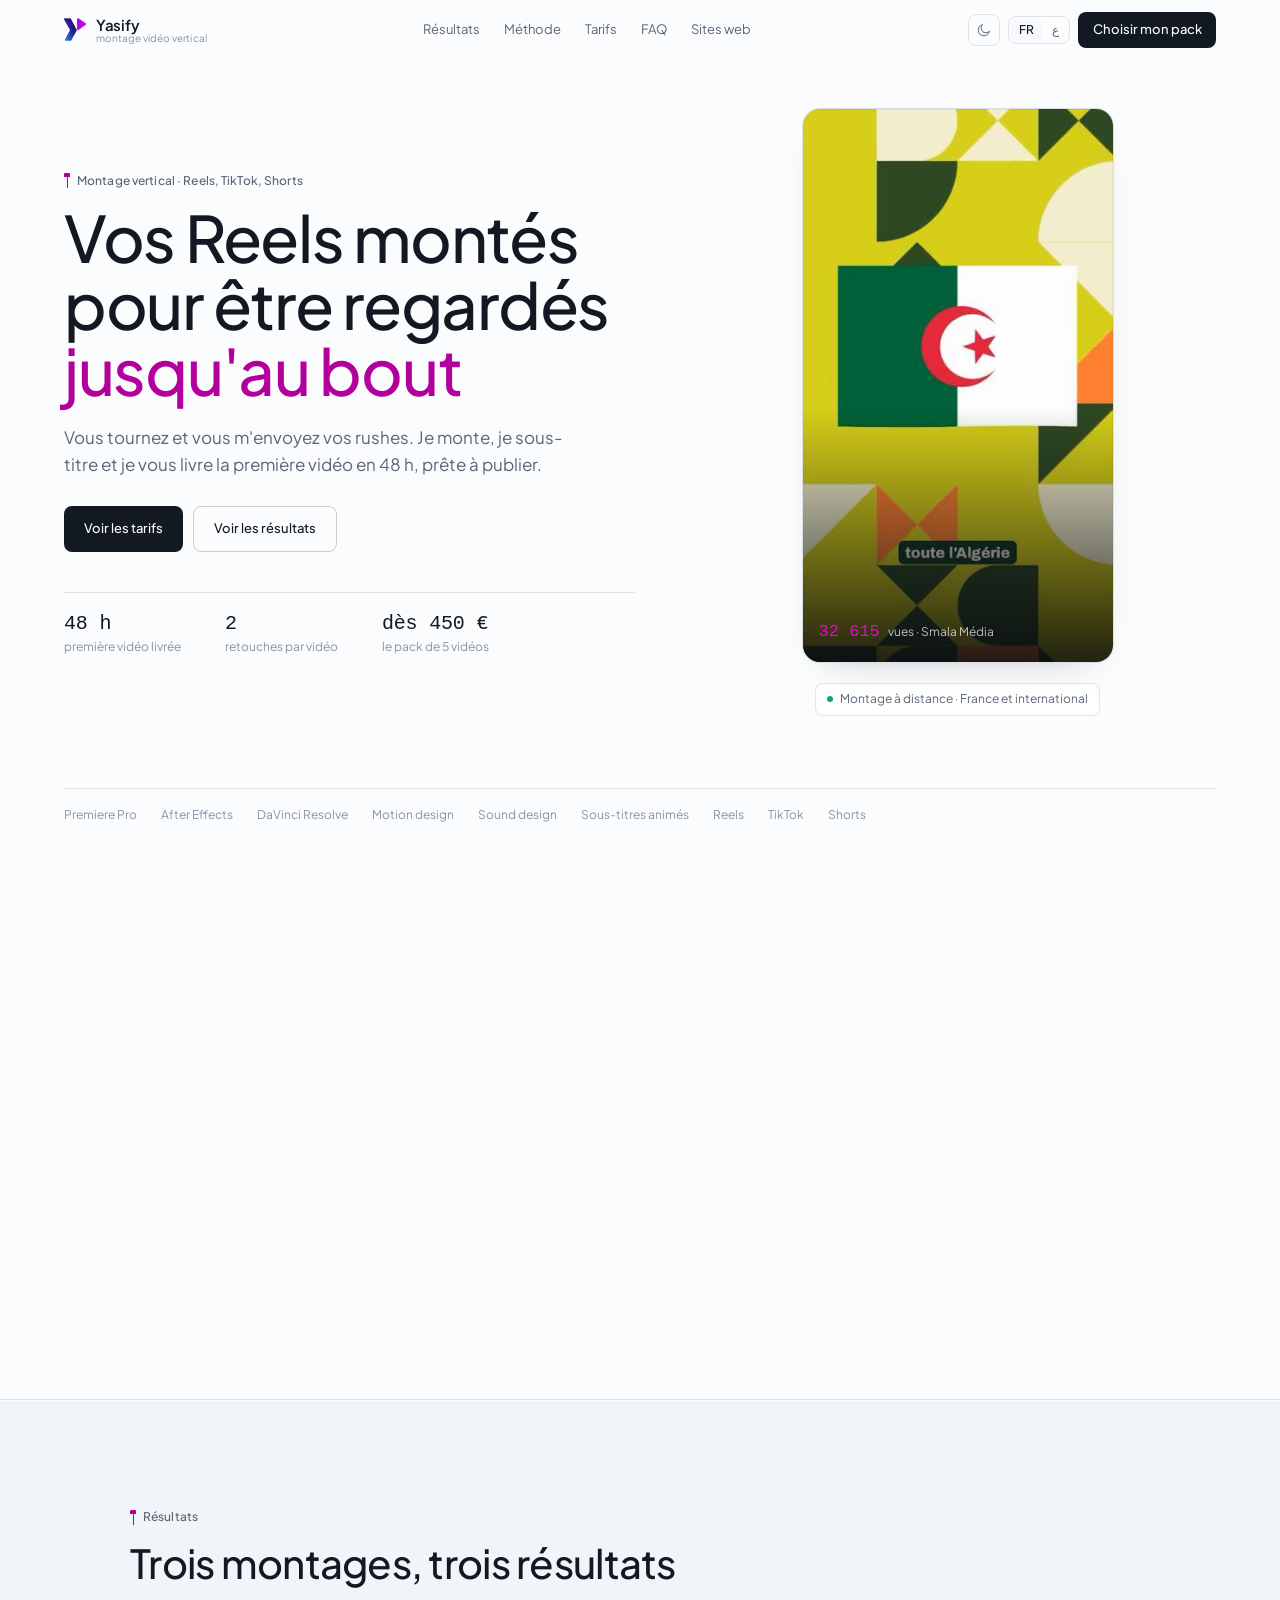
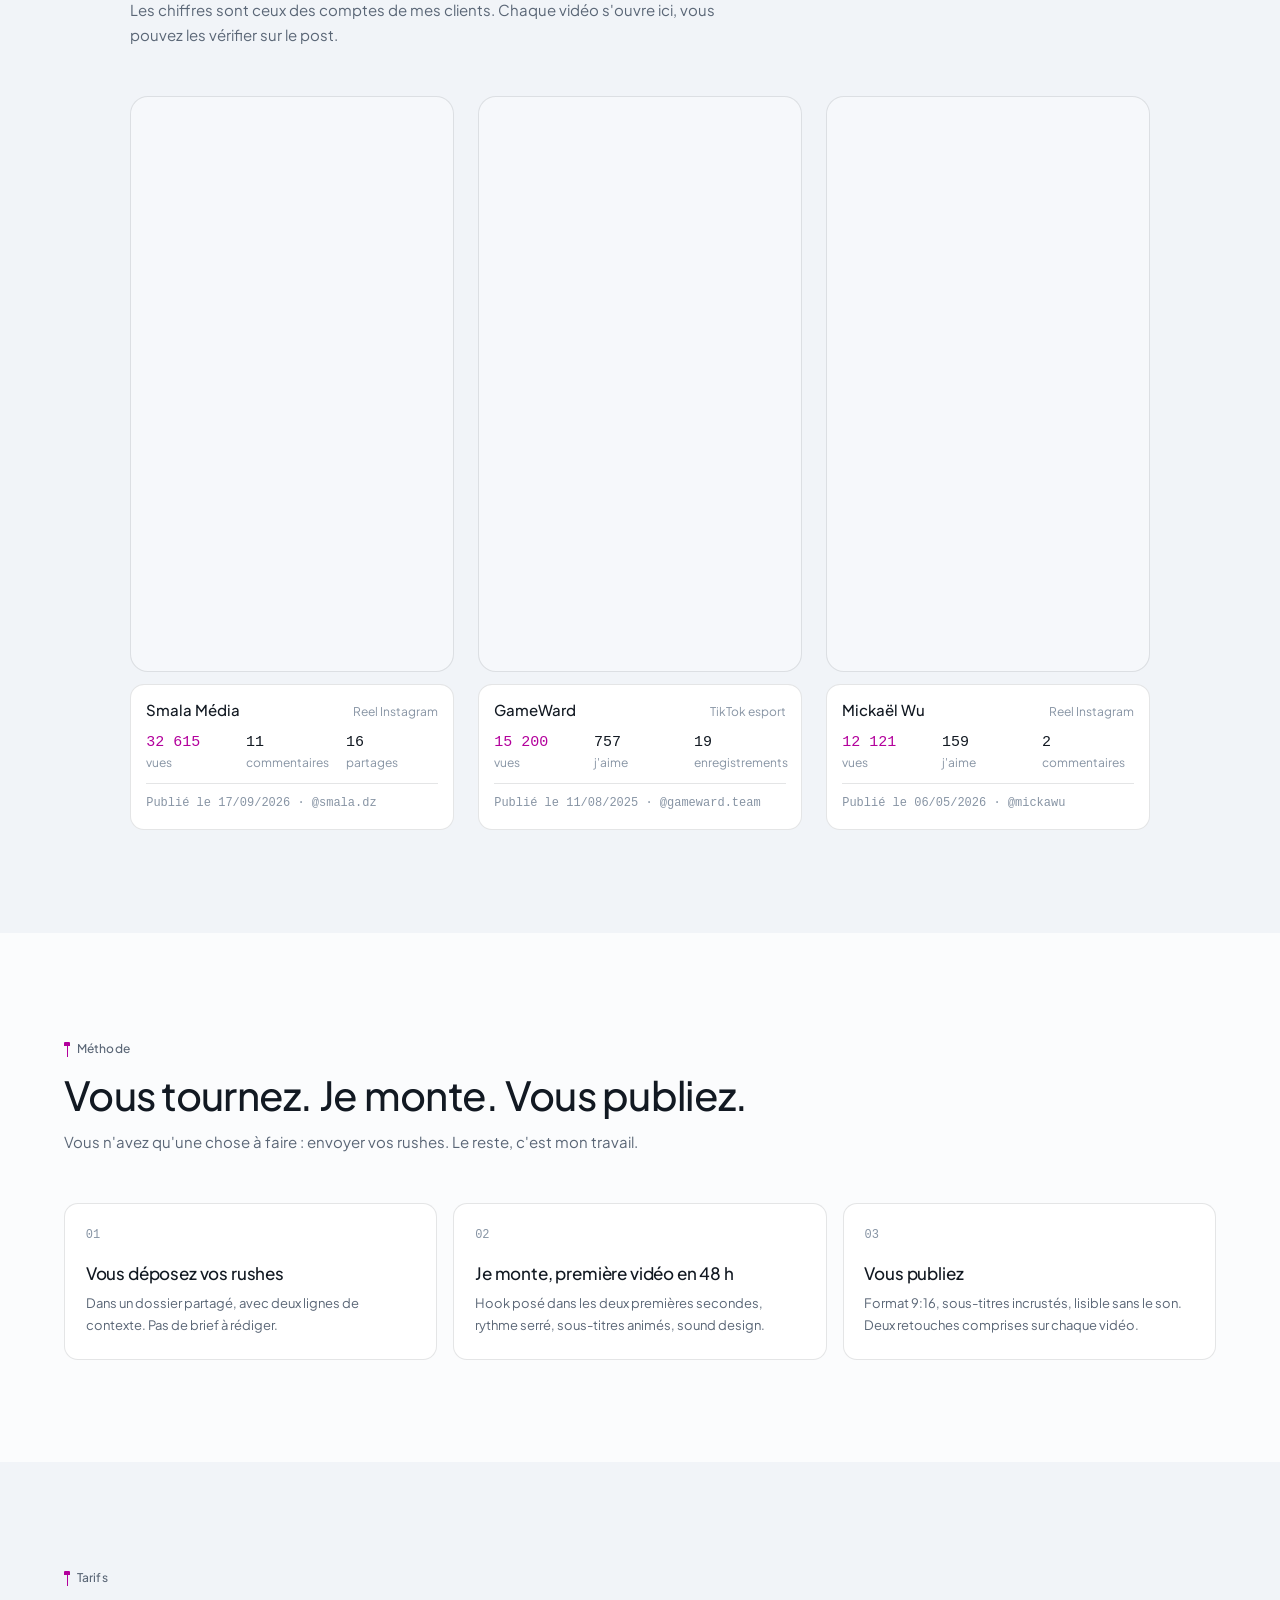
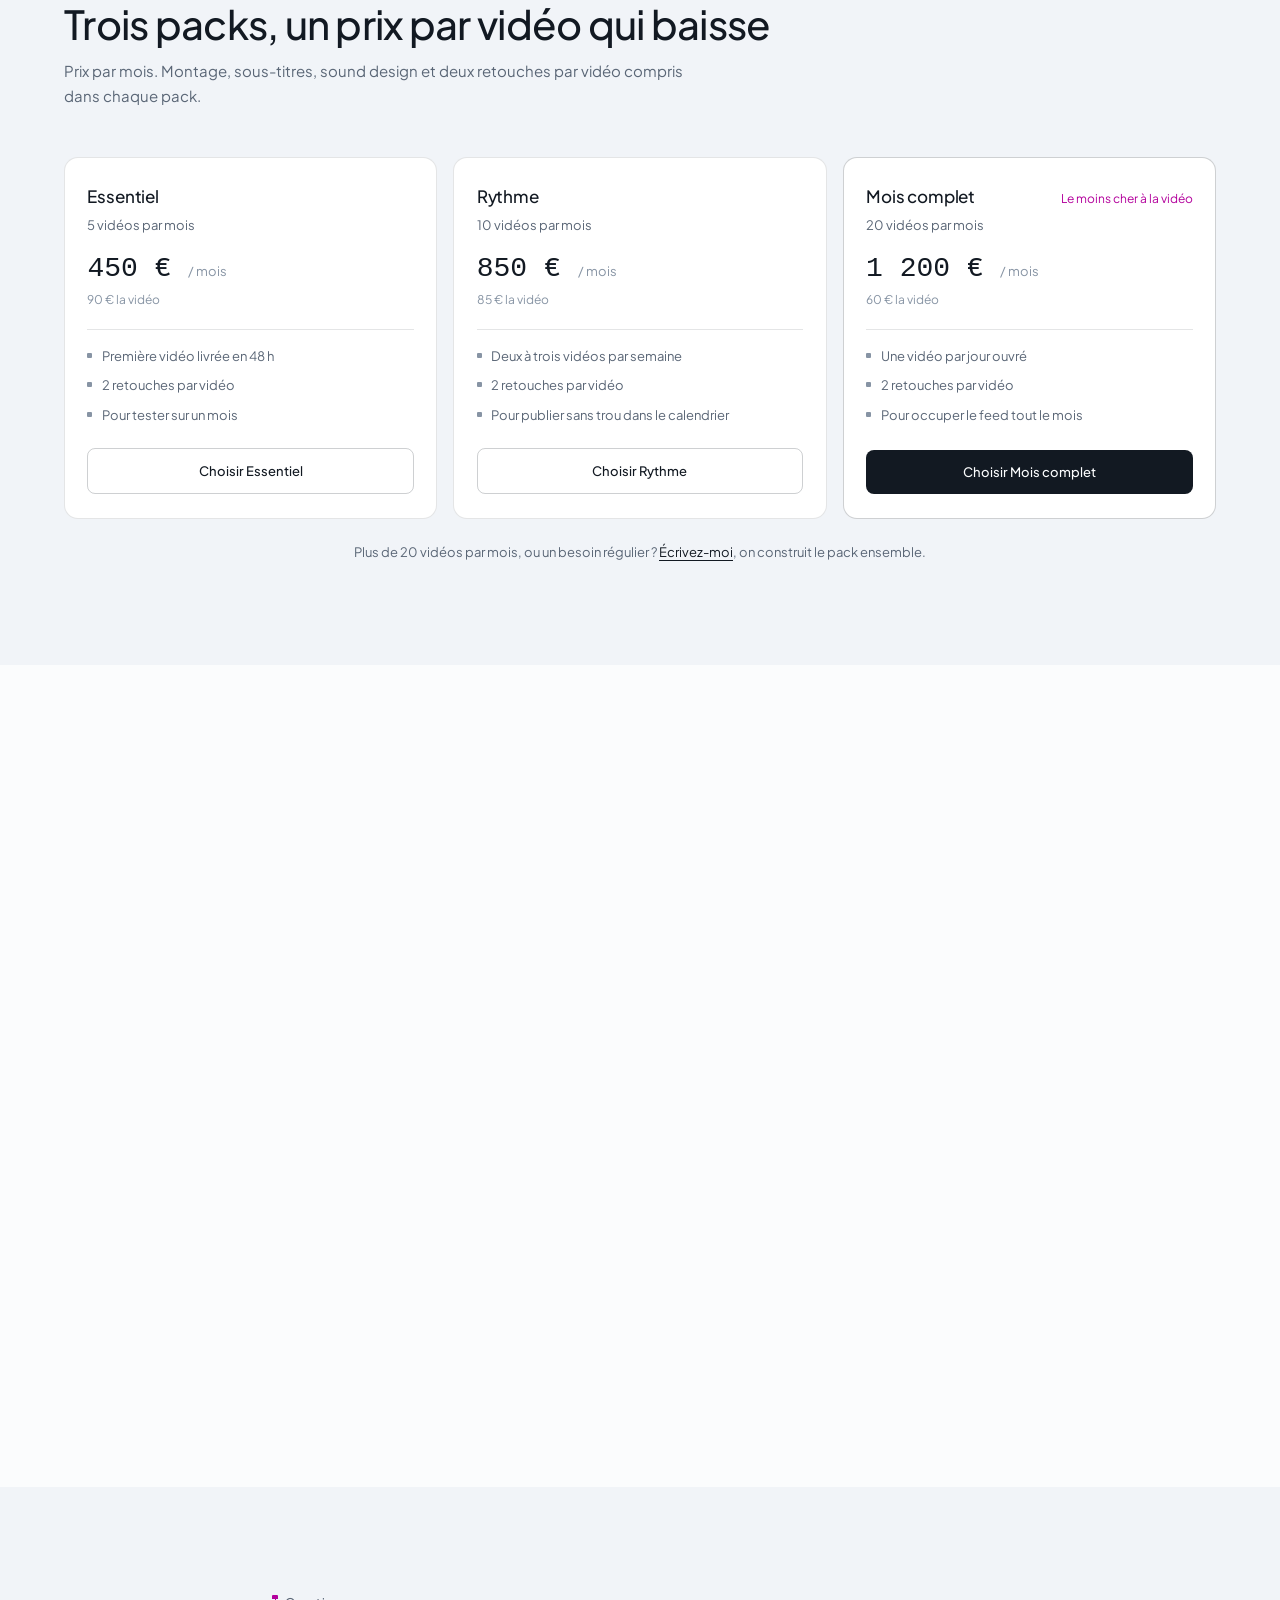
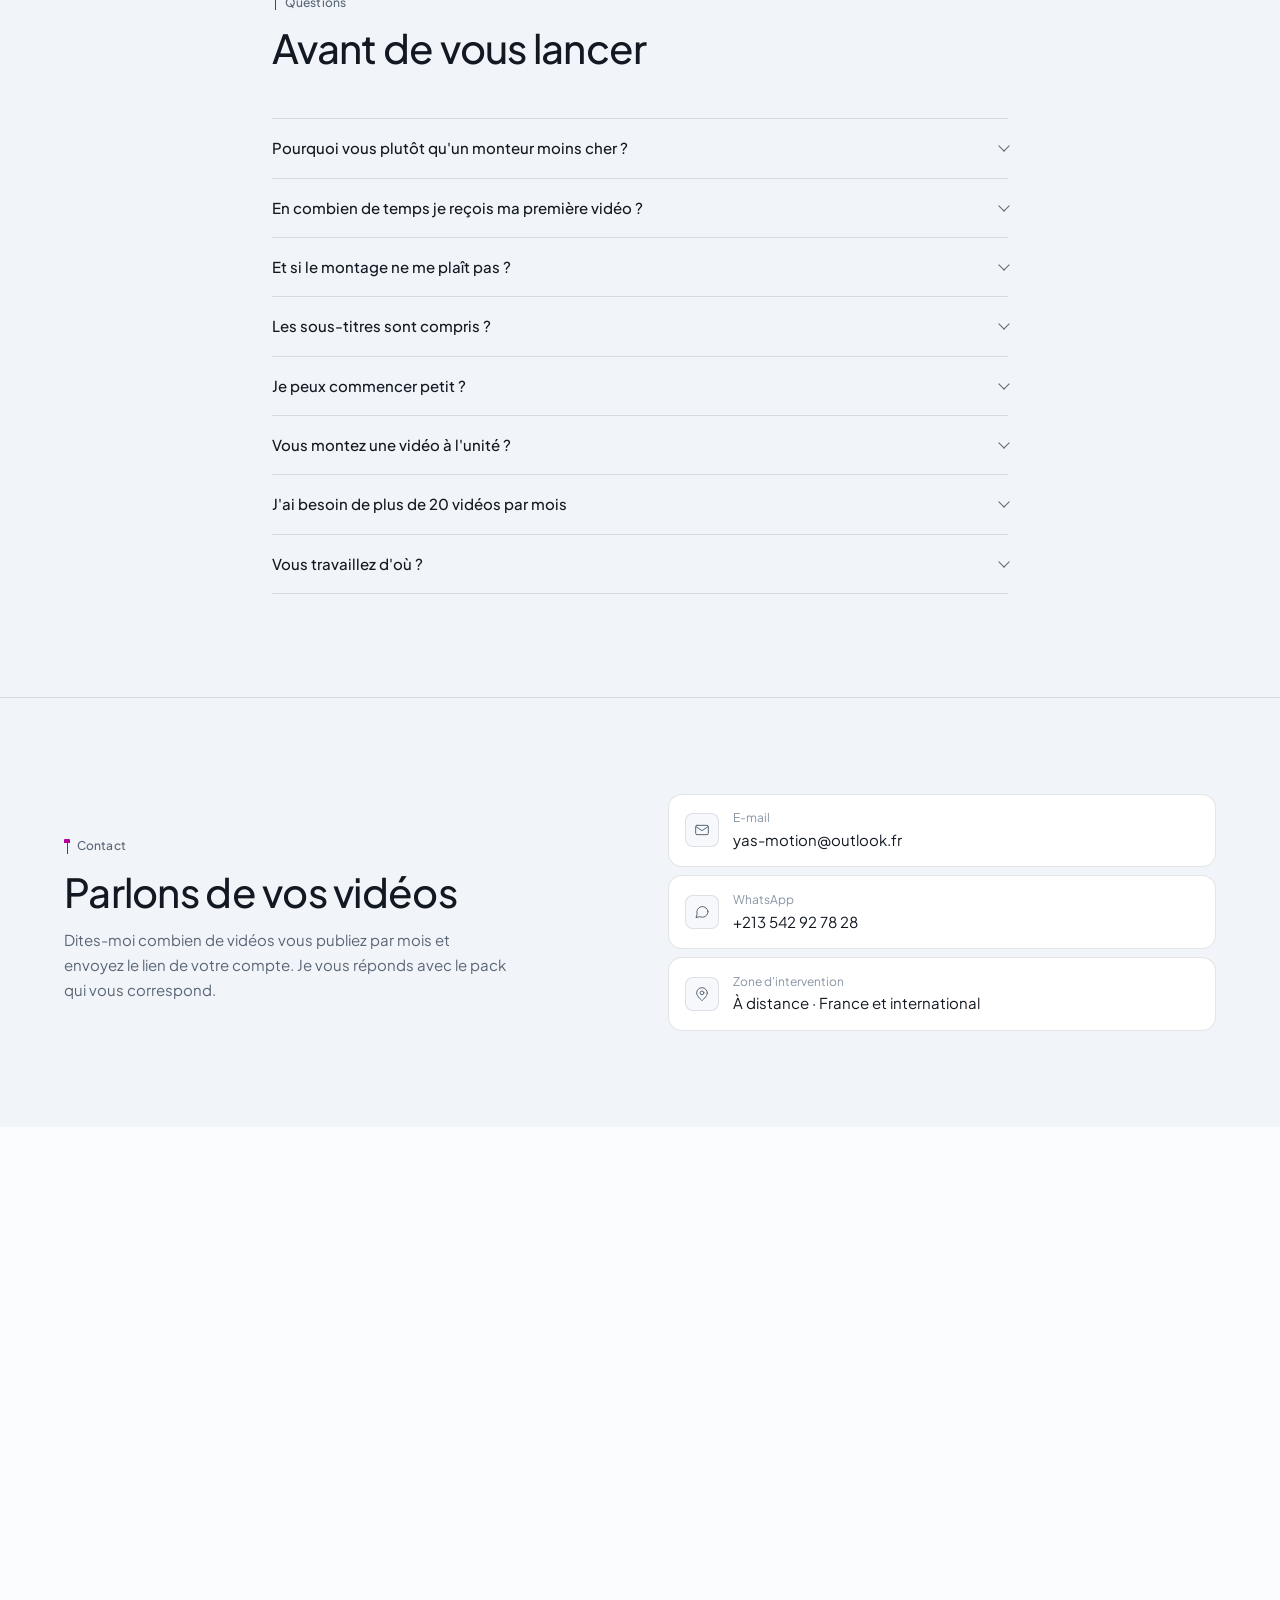
==== commit 7c148859: "new copywriting" ====
--- a/index.html
+++ b/index.html
@@ -2,9 +2,9 @@
 <html lang="fr" dir="ltr" data-theme="dark">
 <head>
 <meta charset="UTF-8"/>
-<meta name="viewport" content="width=device-width, initial-scale=1.0"/>
-<title>Yasin — Montage x Motion Graphique</title>
-<meta name="description" content="Monteur vidéo & développeur web. Montage vertical qui retient l'attention, sites web qui convertissent. Disponible à distance, en France et à l'international."/>
+<meta name="viewport" content="width=device-width, initial-scale=1.0, viewport-fit=cover"/>
+<title>Monteur vidéo Reels &amp; TikTok · packs mensuels dès 450 € | Yasin</title>
+<meta name="description" content="Montage vertical pour marques et créateurs : 5, 10 ou 20 vidéos par mois, sous-titrées et prêtes à publier. Première vidéo livrée en 48 h. Dès 450 €."/>
 <link rel="stylesheet" href="./style.css">
 
 <!-- Image du hero (élément LCP) : découverte et téléchargée en priorité -->
@@ -46,20 +46,20 @@
 
 <!-- ============ NAV ============ -->
 <nav id="nav">
-  <a href="#top" class="brand" aria-label="Yasin — montage x motion graphique">
+  <a href="#top" class="brand" aria-label="Yasin — montage vidéo vertical">
     <svg class="brand-mark" aria-hidden="true"><use href="#mark"/></svg>
     <span class="brand-text">
-      <strong>Yasin</strong>
-      <small id="brand-tag">montage x motion graphique</small>
+      <strong>Yasify</strong>
+      <small id="brand-tag">montage vidéo vertical</small>
     </span>
   </a>
 
   <div class="nav-links" id="nav-links">
-    <a href="#clients" id="nl-clients">Clients</a>
-    <a href="#reels" id="nl-reels">Reels</a>
+    <a href="#reels" id="nl-reels">Résultats</a>
+    <a href="#methode" id="nl-methode">Méthode</a>
+    <a href="#tarifs" id="nl-tarifs">Tarifs</a>
+    <a href="#faq" id="nl-faq">FAQ</a>
     <a href="#sites" id="nl-sites">Sites web</a>
-    <a href="#services" id="nl-services">Services</a>
-    <a href="#about" id="nl-about">À propos</a>
   </div>
 
   <div class="nav-right">
@@ -71,28 +71,30 @@
       <button class="lang-btn active" id="btn-fr" onclick="setLang('fr')">FR</button>
       <button class="lang-btn" id="btn-ar" onclick="setLang('ar')">ع</button>
     </div>
-    <a href="#contact" class="btn-primary sm" id="nav-cta-text">Me contacter</a>
+    <a href="#tarifs" class="btn-primary sm" id="nav-cta-text">Choisir mon pack</a>
     <button class="burger" id="burger" onclick="toggleMenu()" aria-label="Menu"><span></span><span></span><span></span></button>
   </div>
 </nav>
 
-<!-- ============ HERO ============ -->
+<!-- ============ HERO ============
+     Titre : la cible et le résultat. Sous-titre : « vous faites ça, je fais ça ».
+     Les trois chiffres sont des engagements vérifiables, pas des totaux arrondis. -->
 <header class="hero" id="top">
   <div class="aurora" aria-hidden="true"><i></i><i></i><i></i></div>
 
   <div class="hero-grid">
     <div class="hero-content">
-      <p class="eyebrow" id="hero-eyebrow">Monteur vidéo &amp; développeur web · France</p>
-      <h1 id="hero-h1">Transformez,<br/>Captivez,<br/><em>Yassifiez.</em></h1>
-      <p class="lead" id="hero-sub">Des formats verticaux qui retiennent l'attention jusqu'à la dernière seconde, et des sites web qui transforment cette attention en clients.</p>
+      <p class="eyebrow" id="hero-eyebrow">Montage vertical · Reels, TikTok, Shorts</p>
+      <h1 id="hero-h1">Vos Reels montés<br/>pour être regardés<br/><em>jusqu'au bout</em></h1>
+      <p class="lead" id="hero-sub">Vous tournez et vous m'envoyez vos rushes. Je monte, je sous-titre et je vous livre la première vidéo en 48&nbsp;h, prête à publier.</p>
       <div class="hero-actions">
-        <a href="#contact" class="btn-primary" id="btn-start">Démarrer un projet</a>
-        <a href="#reels" class="btn-ghost" id="btn-services">Voir le portfolio</a>
+        <a href="#tarifs" class="btn-primary" id="btn-start">Voir les tarifs</a>
+        <a href="#reels" class="btn-ghost" id="btn-services">Voir les résultats</a>
       </div>
       <div class="hero-stats">
-        <div><b>50+</b><span id="hs1">projets livrés</span></div>
-        <div><b>12M+</b><span id="hs2">vues générées</span></div>
-        <div><b>3+</b><span id="hs3">ans d'expérience</span></div>
+        <div><b>48&nbsp;h</b><span id="hs1">première vidéo livrée</span></div>
+        <div><b>2</b><span id="hs2">retouches par vidéo</span></div>
+        <div><b id="hs3-n">dès 450&nbsp;€</b><span id="hs3">le pack de 5 vidéos</span></div>
       </div>
     </div>
 
@@ -104,14 +106,14 @@
       </div>
       <p class="hero-badge">
         <span class="dot"></span>
-        <span id="hero-badge-txt">Disponible pour de nouveaux projets</span>
+        <span id="hero-badge-txt">Montage à distance · France et international</span>
       </p>
     </div>
   </div>
 
   <div class="marquee">
     <div class="marquee-track">
-      <span>Premiere Pro</span><span>After Effects</span><span>DaVinci Resolve</span><span>Motion design</span><span>Sound design</span><span>Webflow</span><span>React</span><span>SEO</span>
+      <span>Premiere Pro</span><span>After Effects</span><span>DaVinci Resolve</span><span>Motion design</span><span>Sound design</span><span>Sous-titres animés</span><span>Reels</span><span>TikTok</span><span>Shorts</span>
     </div>
   </div>
 </header>
@@ -119,35 +121,21 @@
 
 <main id="contenu">
 
-<!-- ============ TÉMOIGNAGES ============ -->
-<section class="section" id="clients">
-  <div class="section-head">
-    <p class="eyebrow" id="lbl-clients">Ils m'ont fait confiance</p>
-    <h2 id="clients-h2">Retours <em>clients</em></h2>
-  </div>
-  <div class="testimonials-grid">
-    <div class="testi-card">
-      <div class="testi-header">
-        <div class="testi-logo"><img src="https://framerusercontent.com/images/OC2t6gzzIMzWwfBS0He3KzH5xs.png?width=225&height=225" alt="Sodebo" width="42" height="42" loading="lazy" decoding="async"></div>
-        <div class="testi-meta"><div class="testi-name">Sodebo</div><div class="testi-stars">★★★★★</div></div>
-      </div>
-      <p class="testi-quote" id="t1-quote">Yasin a livré un montage impeccable pour notre campagne. Réactif, professionnel et à l'écoute — exactement ce dont on avait besoin.</p>
-    </div>
-    <div class="testi-card">
-      <div class="testi-header">
-        <div class="testi-logo"><img src="https://framerusercontent.com/images/2ZVyTkkxSkXGszoZWiAnmbCpssw.jpg?width=900&height=900" alt="Gameward" width="42" height="42" loading="lazy" decoding="async"></div>
-        <div class="testi-meta"><div class="testi-name">Gameward</div><div class="testi-stars">★★★★★</div></div>
-      </div>
-      <p class="testi-quote" id="t2-quote">Notre contenu esport n'a jamais été aussi dynamique. Yasin comprend parfaitement les codes visuels du gaming. On recommande à 100 %.</p>
-    </div>
-    <div class="testi-card">
-      <div class="testi-header">
-        <div class="testi-logo"><img src="https://framerusercontent.com/images/rpNCEIvqPLEzVYVBL9D5XKDpsfE.png?width=225&height=225" alt="DMB Immobilier" width="42" height="42" loading="lazy" decoding="async"></div>
-        <div class="testi-meta"><div class="testi-name">DMB Immobilier</div><div class="testi-stars">★★★★★</div></div>
-      </div>
-      <p class="testi-quote" id="t3-quote">Les vidéos de présentation réalisées par Yasin ont nettement augmenté l'engagement sur nos biens. Travail soigné et livraison dans les délais.</p>
-    </div>
-  </div>
+<!-- ============ CLIENTS ============
+     Logos réels, en silhouette d'une seule couleur (ils suivent le thème).
+     Fichiers : ./img/clients/*.png — le canal alpha sert de masque.
+     Pas de citations : on n'affiche que des avis écrits par les clients. -->
+<section class="section logos-section" id="clients">
+  <p class="logos-caption" id="lbl-clients">Ils m'ont confié leurs projets</p>
+  <ul class="logo-strip">
+    <li class="logo-item" role="img" aria-label="Sodebo"><span class="logo-mark" style="--logo:url('./img/clients/sodebo.png');--h:30px;--w:76px"></span></li>
+    <li class="logo-item"><span class="logo-mark" style="--logo:url('./img/clients/gameward.png');--h:28px;--w:28px"></span><span>GameWard</span></li>
+    <li class="logo-item" role="img" aria-label="DMB Immobilier"><span class="logo-mark" style="--logo:url('./img/clients/dmb.png');--h:34px;--w:53px"></span></li>
+    <li class="logo-item"><span class="logo-mark" style="--logo:url('./img/clients/smala.png');--h:30px;--w:30px"></span><span>Smala Média</span></li>
+    <li class="logo-item" role="img" aria-label="Idiril Media"><span class="logo-mark" style="--logo:url('./img/clients/idiril.png');--h:32px;--w:67px"></span></li>
+    <li class="logo-item"><span class="logo-mark" style="--logo:url('./img/clients/obsidian.png');--h:28px;--w:22px"></span><span>Obsidian Agency</span></li>
+    <li class="logo-item"><span class="logo-mark" style="--logo:url('./img/clients/lmavocat.png');--h:28px;--w:29px"></span><span>LM Avocat</span></li>
+  </ul>
 </section>
 
 <!-- ============ REELS / VIDÉOS VERTICALES ============
@@ -166,9 +154,9 @@
      ==================================================== -->
 <section class="section alt" id="reels">
   <div class="section-head">
-    <p class="eyebrow" id="lbl-reels">Portfolio vidéo</p>
-    <h2 id="reels-h2">Formats verticaux <em>qui performent</em></h2>
-    <p class="section-sub" id="reels-sub">Chaque montage est pensé pour la rétention : hook dans les 2 premières secondes, rythme serré, sous-titres lisibles. Voici les résultats.</p>
+    <p class="eyebrow" id="lbl-reels">Résultats</p>
+    <h2 id="reels-h2">Trois montages, <em>trois résultats</em></h2>
+    <p class="section-sub" id="reels-sub">Les chiffres sont ceux des comptes de mes clients. Chaque vidéo s'ouvre ici, vous pouvez les vérifier sur le post.</p>
   </div>
 
   <div class="reels-grid">
@@ -273,6 +261,173 @@
   </div>
 </div>
 
+
+<!-- ============ MÉTHODE ============ -->
+<section class="section" id="methode">
+  <div class="section-head">
+    <p class="eyebrow" id="lbl-methode">Méthode</p>
+    <h2 id="methode-h2">Vous tournez. Je monte. <em>Vous publiez.</em></h2>
+    <p class="section-sub" id="methode-sub">Vous n'avez qu'une chose à faire : envoyer vos rushes. Le reste, c'est mon travail.</p>
+  </div>
+  <div class="services-grid">
+    <div class="service-card">
+      <div class="service-ico">01</div>
+      <h3 id="m1-title">Vous déposez vos rushes</h3>
+      <p id="m1-desc">Dans un dossier partagé, avec deux lignes de contexte. Pas de brief à rédiger.</p>
+    </div>
+    <div class="service-card">
+      <div class="service-ico">02</div>
+      <h3 id="m2-title">Je monte, première vidéo en 48&nbsp;h</h3>
+      <p id="m2-desc">Hook posé dans les deux premières secondes, rythme serré, sous-titres animés, sound design.</p>
+    </div>
+    <div class="service-card">
+      <div class="service-ico">03</div>
+      <h3 id="m3-title">Vous publiez</h3>
+      <p id="m3-desc">Format 9:16, sous-titres incrustés, lisible sans le son. Deux retouches comprises sur chaque vidéo.</p>
+    </div>
+  </div>
+</section>
+
+<!-- ============ TARIFS ============
+     Le prix par vidéo baisse avec le volume : 90 → 85 → 60 €.
+     Les boutons « Choisir » préremplissent l'e-mail et le WhatsApp du contact. -->
+<section class="section alt" id="tarifs">
+  <div class="section-head">
+    <p class="eyebrow" id="lbl-tarifs">Tarifs</p>
+    <h2 id="tarifs-h2">Trois packs, <em>un prix par vidéo qui baisse</em></h2>
+    <p class="section-sub" id="tarifs-sub">Prix par mois. Montage, sous-titres, sound design et deux retouches par vidéo compris dans chaque pack.</p>
+  </div>
+  <div class="packs-grid">
+    <article class="pack-card">
+      <div class="pack-top"><h3 class="pack-name" id="p1-name">Essentiel</h3></div>
+      <p class="pack-qty" id="p1-qty">5 vidéos par mois</p>
+      <p class="pack-price">450&nbsp;€ <small data-i18n="per-month">/ mois</small></p>
+      <p class="pack-unit" id="p1-unit">90&nbsp;€ la vidéo</p>
+      <ul class="pack-list">
+        <li id="p1-l1">Première vidéo livrée en 48&nbsp;h</li>
+        <li id="p1-l2">2 retouches par vidéo</li>
+        <li id="p1-l3">Pour tester sur un mois</li>
+      </ul>
+      <a href="#contact" class="btn-ghost" data-pack="p1" id="p1-cta">Choisir Essentiel</a>
+    </article>
+    <article class="pack-card">
+      <div class="pack-top"><h3 class="pack-name" id="p2-name">Rythme</h3></div>
+      <p class="pack-qty" id="p2-qty">10 vidéos par mois</p>
+      <p class="pack-price">850&nbsp;€ <small data-i18n="per-month">/ mois</small></p>
+      <p class="pack-unit" id="p2-unit">85&nbsp;€ la vidéo</p>
+      <ul class="pack-list">
+        <li id="p2-l1">Deux à trois vidéos par semaine</li>
+        <li id="p2-l2">2 retouches par vidéo</li>
+        <li id="p2-l3">Pour publier sans trou dans le calendrier</li>
+      </ul>
+      <a href="#contact" class="btn-ghost" data-pack="p2" id="p2-cta">Choisir Rythme</a>
+    </article>
+    <article class="pack-card featured">
+      <div class="pack-top"><h3 class="pack-name" id="p3-name">Mois complet</h3><span class="pack-tag" id="p3-tag">Le moins cher à la vidéo</span></div>
+      <p class="pack-qty" id="p3-qty">20 vidéos par mois</p>
+      <p class="pack-price">1&nbsp;200&nbsp;€ <small data-i18n="per-month">/ mois</small></p>
+      <p class="pack-unit" id="p3-unit">60&nbsp;€ la vidéo</p>
+      <ul class="pack-list">
+        <li id="p3-l1">Une vidéo par jour ouvré</li>
+        <li id="p3-l2">2 retouches par vidéo</li>
+        <li id="p3-l3">Pour occuper le feed tout le mois</li>
+      </ul>
+      <a href="#contact" class="btn-primary" data-pack="p3" id="p3-cta">Choisir Mois complet</a>
+    </article>
+  </div>
+  <p class="packs-note" id="packs-note">Plus de 20 vidéos par mois, ou un besoin régulier ? <a href="#contact">Écrivez-moi</a>, on construit le pack ensemble.</p>
+</section>
+
+<!-- ============ À PROPOS ============ -->
+<section class="section" id="about">
+  <div class="about-layout">
+    <div class="about-text">
+      <p class="eyebrow" id="lbl-about">À propos</p>
+      <h2 id="about-h2">Yasin M. <em>Chikh</em></h2>
+      <p id="about-p1">Monteur vidéo spécialisé dans le format vertical. Je monte des Reels, des TikTok et des Shorts pour des marques et des créateurs, à distance.</p>
+      <p id="about-p2">Chaque montage part d'une question : à quelle seconde le spectateur décroche ? Le hook, le rythme, les sous-titres et le son sont réglés pour qu'il reste. Je code aussi des sites web, vous les trouverez en bas de page.</p>
+      <div class="stats-row">
+        <div class="stat-item"><div class="stat-num">3+</div><div class="stat-lbl" id="stat1">ans d'expérience</div></div>
+        <div class="stat-item"><div class="stat-num">50+</div><div class="stat-lbl" id="stat2">projets livrés</div></div>
+        <div class="stat-item"><div class="stat-num">48&nbsp;h</div><div class="stat-lbl" id="stat3">pour la première vidéo</div></div>
+      </div>
+    </div>
+    <div class="about-visual">
+      <img src="./img/profil.webp" alt="Yasin M. Chikh" width="442" height="512"
+           loading="lazy" decoding="async"
+           onerror="this.onerror=null;this.src='./img/profil.png'"/>
+    </div>
+  </div>
+</section>
+
+<!-- ============ FAQ ============ -->
+<section class="section alt" id="faq">
+  <div class="section-head">
+    <p class="eyebrow" id="lbl-faq">Questions</p>
+    <h2 id="faq-h2">Avant de <em>vous lancer</em></h2>
+  </div>
+  <div class="faq-list">
+    <details>
+      <summary id="q1">Pourquoi vous plutôt qu'un monteur moins cher ?</summary>
+      <p id="a1">Un monteur bon marché découpe vos rushes. Je construis le début de chaque vidéo pour qu'on ne la fasse pas défiler, et je tiens un rythme de publication sur tout le mois. Les trois montages plus haut sont en ligne sur les comptes de mes clients : vous pouvez vérifier les chiffres vous-même.</p>
+    </details>
+    <details>
+      <summary id="q2">En combien de temps je reçois ma première vidéo ?</summary>
+      <p id="a2">48 heures après réception de vos rushes. Les suivantes arrivent au rythme de votre pack.</p>
+    </details>
+    <details>
+      <summary id="q3">Et si le montage ne me plaît pas ?</summary>
+      <p id="a3">Deux retouches sont comprises sur chaque vidéo. Vous me dites ce qui ne va pas, je corrige. La première vidéo arrive vite justement pour que vous jugiez sur pièce.</p>
+    </details>
+    <details>
+      <summary id="q4">Les sous-titres sont compris ?</summary>
+      <p id="a4">Oui, incrustés, animés et relus, dans tous les packs. Vos vidéos se comprennent sans le son.</p>
+    </details>
+    <details>
+      <summary id="q5">Je peux commencer petit ?</summary>
+      <p id="a5">Oui : le pack Essentiel, 5 vidéos pour 450&nbsp;€. C'est fait pour tester la collaboration sur un mois.</p>
+    </details>
+    <details>
+      <summary id="q6">Vous montez une vidéo à l'unité ?</summary>
+      <p id="a6">Non, je travaille au pack, à partir de 5 vidéos par mois. C'est ce qui me permet de connaître votre ton et de garder un rythme régulier.</p>
+    </details>
+    <details>
+      <summary id="q7">J'ai besoin de plus de 20 vidéos par mois</summary>
+      <p id="a7">Écrivez-moi avec votre volume et votre calendrier : on construit un pack sur mesure.</p>
+    </details>
+    <details>
+      <summary id="q8">Vous travaillez d'où ?</summary>
+      <p id="a8">À distance, avec des marques et des créateurs en France et à l'international. Les rushes passent par un dossier partagé, les échanges par e-mail ou WhatsApp.</p>
+    </details>
+  </div>
+</section>
+
+<!-- ============ CONTACT ============ -->
+<section class="contact-section" id="contact">
+  <div class="contact-inner">
+    <div class="contact-left">
+      <p class="eyebrow" id="lbl-contact">Contact</p>
+      <h2 id="contact-h2">Parlons de <em>vos vidéos</em></h2>
+      <p id="contact-desc">Dites-moi combien de vidéos vous publiez par mois et envoyez le lien de votre compte. Je vous réponds avec le pack qui vous correspond.</p>
+      <p class="contact-pack" id="contact-pack" hidden></p>
+    </div>
+    <div class="contact-items">
+      <a href="mailto:yas-motion@outlook.fr?subject=Pack%20vid%C3%A9os%20verticales" class="contact-item" id="contact-mail">
+        <div class="contact-item-icon"><svg viewBox="0 0 24 24" aria-hidden="true"><rect x="2.5" y="5" width="19" height="14" rx="2"/><path d="m3 7 9 6 9-6"/></svg></div>
+        <div class="contact-item-info"><div class="contact-item-label" id="lbl-email">E-mail</div><div class="contact-item-value">yas-motion@outlook.fr</div></div>
+      </a>
+      <a href="https://wa.me/213542927828" target="_blank" rel="noopener" class="contact-item" id="contact-wa">
+        <div class="contact-item-icon"><svg viewBox="0 0 24 24" aria-hidden="true"><path d="M21 11.5a8.4 8.4 0 0 1-12.3 7.4L3 20.5l1.7-5.5A8.4 8.4 0 1 1 21 11.5Z"/></svg></div>
+        <div class="contact-item-info"><div class="contact-item-label">WhatsApp</div><div class="contact-item-value">+213 542 92 78 28</div></div>
+      </a>
+      <div class="contact-item static">
+        <div class="contact-item-icon"><svg viewBox="0 0 24 24" aria-hidden="true"><path d="M20 10.5c0 5.2-8 11.5-8 11.5s-8-6.3-8-11.5a8 8 0 1 1 16 0Z"/><circle cx="12" cy="10.3" r="2.8"/></svg></div>
+        <div class="contact-item-info"><div class="contact-item-label" id="lbl-loc">Zone d'intervention</div><div class="contact-item-value" id="loc-val">À distance · France et international</div></div>
+      </div>
+    </div>
+  </div>
+</section>
+
 <!-- ============ SITES WEB ============
      POUR CHAQUE CARTE :
      · href="…"             → l'URL réelle du site
@@ -288,9 +443,9 @@
      ==================================== -->
 <section class="section" id="sites">
   <div class="section-head">
-    <p class="eyebrow" id="lbl-sites">Portfolio web</p>
-    <h2 id="sites-h2">Des sites <em>rapides, propres, trouvables</em></h2>
-    <p class="section-sub" id="sites-sub">Conception, intégration et SEO technique. Des pages qui chargent vite, se positionnent et convertissent.</p>
+    <p class="eyebrow" id="lbl-sites">Sites web</p>
+    <h2 id="sites-h2">Besoin d'un site <em>aussi ?</em></h2>
+    <p class="section-sub" id="sites-sub">Je conçois et je code des sites vitrines rapides et bien référencés. Quatre sites livrés à des clients :</p>
   </div>
 
   <div class="sites-grid">
@@ -463,83 +618,6 @@
   </div>
 </section>
 
-<!-- ============ SERVICES ============ -->
-<section class="section alt" id="services">
-  <div class="section-head">
-    <p class="eyebrow" id="lbl-services">Services</p>
-    <h2 id="services-h2">Montage, motion et <em>sites web</em></h2>
-  </div>
-  <div class="services-grid">
-    <div class="service-card">
-      <div class="service-ico">01</div>
-      <h3 id="s1-title">Montage vertical social</h3>
-      <p id="s1-desc">Reels, TikTok et Shorts calibrés pour la rétention : hook, rythme, sous-titres animés, sound design.</p>
-    </div>
-    <div class="service-card">
-      <div class="service-ico">02</div>
-      <h3 id="s2-title">Publicité corporate</h3>
-      <p id="s2-desc">Spots publicitaires, films institutionnels et présentations d'entreprise au rendu premium.</p>
-    </div>
-    <div class="service-card">
-      <div class="service-ico">03</div>
-      <h3 id="s3-title">Motion graphics</h3>
-      <p id="s3-desc">Habillages, logos animés, typographies cinétiques et transitions sur mesure sous After Effects.</p>
-    </div>
-    <div class="service-card">
-      <div class="service-ico">04</div>
-      <h3 id="s4-title">Création de sites web</h3>
-      <p id="s4-desc">Sites vitrines, landing pages et portails sur mesure — rapides, responsives et optimisés SEO.</p>
-    </div>
-  </div>
-</section>
-
-
-<!-- ============ À PROPOS ============ -->
-<section class="section" id="about">
-  <div class="about-layout">
-    <div class="about-text">
-      <p class="eyebrow" id="lbl-about">À propos</p>
-      <h2 id="about-h2">Yasin M. <em>Chikh</em></h2>
-      <p id="about-p1">Monteur vidéo et développeur web freelance. Je transforme vos rushes en contenu qui capte l'attention, et vos idées en sites qui la convertissent.</p>
-      <p id="about-p2">Chaque projet est traité avec la même précision : structure narrative, rythme, détails visuels — et côté web, performance, accessibilité et référencement.</p>
-      <div class="stats-row">
-        <div class="stat-item"><div class="stat-num">3+</div><div class="stat-lbl" id="stat1">ans d'expérience</div></div>
-        <div class="stat-item"><div class="stat-num">50+</div><div class="stat-lbl" id="stat2">projets livrés</div></div>
-        <div class="stat-item"><div class="stat-num">100%</div><div class="stat-lbl" id="stat3">clients satisfaits</div></div>
-      </div>
-    </div>
-    <div class="about-visual">
-      <img src="./img/profil.webp" alt="Yasin M. Chikh" width="442" height="512"
-           loading="lazy" decoding="async"
-           onerror="this.onerror=null;this.src='./img/profil.png'"/>
-    </div>
-  </div>
-</section>
-
-<!-- ============ CONTACT ============ -->
-<section class="contact-section" id="contact">
-  <div class="contact-inner">
-    <div class="contact-left">
-      <p class="eyebrow" id="lbl-contact">Contact</p>
-      <h2 id="contact-h2">Parlons de <em>votre projet</em></h2>
-      <p id="contact-desc">Disponible pour des missions de montage vidéo et de création de sites web, ponctuelles ou sur le long terme.</p>
-    </div>
-    <div class="contact-items">
-      <a href="mailto:yas-motion@outlook.fr" class="contact-item">
-        <div class="contact-item-icon"><svg viewBox="0 0 24 24" aria-hidden="true"><rect x="2.5" y="5" width="19" height="14" rx="2"/><path d="m3 7 9 6 9-6"/></svg></div>
-        <div class="contact-item-info"><div class="contact-item-label" id="lbl-email">Email</div><div class="contact-item-value">yas-motion@outlook.fr</div></div>
-      </a>
-      <a href="https://wa.me/213542927828" target="_blank" rel="noopener" class="contact-item">
-        <div class="contact-item-icon"><svg viewBox="0 0 24 24" aria-hidden="true"><path d="M21 11.5a8.4 8.4 0 0 1-12.3 7.4L3 20.5l1.7-5.5A8.4 8.4 0 1 1 21 11.5Z"/></svg></div>
-        <div class="contact-item-info"><div class="contact-item-label">WhatsApp</div><div class="contact-item-value">+213 542 92 78 28</div></div>
-      </a>
-      <div class="contact-item static">
-        <div class="contact-item-icon"><svg viewBox="0 0 24 24" aria-hidden="true"><path d="M20 10.5c0 5.2-8 11.5-8 11.5s-8-6.3-8-11.5a8 8 0 1 1 16 0Z"/><circle cx="12" cy="10.3" r="2.8"/></svg></div>
-        <div class="contact-item-info"><div class="contact-item-label" id="lbl-loc">Zone d'intervention</div><div class="contact-item-value" id="loc-val">À distance — France &amp; international</div></div>
-      </div>
-    </div>
-  </div>
-</section>
 
 </main>
 
@@ -547,11 +625,19 @@
 <footer>
   <a href="#top" class="brand footer-brand">
     <svg class="brand-mark" aria-hidden="true"><use href="#mark"/></svg>
-    <span class="brand-text"><strong>Yasin</strong><small id="brand-tag-2">montage x motion graphique</small></span>
+    <span class="brand-text"><strong>Yasin</strong><small id="brand-tag-2">montage vidéo vertical</small></span>
   </a>
   <span id="footer-copy">© 2026 Yasin M. Chikh · Tous droits réservés</span>
   <a href="mailto:yas-motion@outlook.fr">yas-motion@outlook.fr</a>
 </footer>
+
+<!-- ============ CTA COLLANT (smartphone uniquement) ============
+     Visible sous 860 px. Renvoie aux tarifs, puis au contact une fois les
+     tarifs passés ; se cache quand le contact est à l'écran. -->
+<div class="sticky-cta" id="sticky-cta">
+  <p class="sticky-cta-txt"><b id="sticky-n">dès 450&nbsp;€</b><small id="sticky-t">5, 10 ou 20 vidéos par mois</small></p>
+  <a href="#tarifs" class="btn-primary" id="sticky-btn">Voir les packs</a>
+</div>
 
 <script>
 /* ---------- THÈME ---------- */
@@ -591,7 +677,7 @@
   var io = new IntersectionObserver(function(entries){
     entries.forEach(function(en){ if(en.isIntersecting){ en.target.classList.add('in'); io.unobserve(en.target); }});
   }, {threshold: 0.12});
-  document.querySelectorAll('.reel-card,.site-card,.service-card,.testi-card,.section-head,.about-layout').forEach(function(el){
+  document.querySelectorAll('.reel-card,.site-card,.service-card,.pack-card,.section-head,.about-layout').forEach(function(el){
     el.classList.add('reveal'); io.observe(el);
   });
 })();
@@ -647,128 +733,315 @@
   fr: {
     dir: "ltr",
     "skip-link": "Aller au contenu",
-    "brand-tag": "montage x motion graphique",
-    "brand-tag-2": "montage x motion graphique",
-    "nl-clients": "Clients", "nl-reels": "Reels", "nl-sites": "Sites web", "nl-services": "Services", "nl-about": "À propos",
-    "rn1": "Instagram", "rn2": "TikTok", "rn3": "Instagram", "rm-open": "Ouvrir",
-    "nav-cta-text": "Me contacter",
-    "hero-eyebrow": "Monteur vidéo &amp; développeur web · France",
-    "hero-h1": "Transformez,<br/>Captivez,<br/><em>Yassifiez.</em>",
-    "hero-sub": "Des formats verticaux qui retiennent l'attention jusqu'à la dernière seconde, et des sites web qui transforment cette attention en clients.",
-    "btn-start": "Démarrer un projet",
-    "btn-services": "Voir le portfolio",
-    "hs1": "projets livrés", "hs2": "vues générées", "hs3": "ans d'expérience",
-    "hero-badge-txt": "Disponible pour de nouveaux projets",
+    "brand-tag": "montage vidéo vertical",
+    "brand-tag-2": "montage vidéo vertical",
+    "nl-reels": "Résultats",
+    "nl-methode": "Méthode",
+    "nl-tarifs": "Tarifs",
+    "nl-faq": "FAQ",
+    "nl-sites": "Sites web",
+    "nav-cta-text": "Choisir mon pack",
+    "rn1": "Instagram",
+    "rn2": "TikTok",
+    "rn3": "Instagram",
+    "rm-open": "Ouvrir",
+    "hero-eyebrow": "Montage vertical · Reels, TikTok, Shorts",
+    "hero-h1": "Vos Reels montés<br/>pour être regardés<br/><em>jusqu'au bout</em>",
+    "hero-sub": "Vous tournez et vous m'envoyez vos rushes. Je monte, je sous-titre et je vous livre la première vidéo en 48&nbsp;h, prête à publier.",
+    "btn-start": "Voir les tarifs",
+    "btn-services": "Voir les résultats",
+    "hs1": "première vidéo livrée",
+    "hs2": "retouches par vidéo",
+    "hs3": "le pack de 5 vidéos",
+    "hs3-n": "dès 450&nbsp;€",
+    "hero-badge-txt": "Montage à distance · France et international",
     "hero-cap-t": "vues · Smala Média",
-    "lbl-reels": "Portfolio vidéo",
-    "reels-h2": "Formats verticaux <em>qui performent</em>",
-    "reels-sub": "Chaque montage est pensé pour la rétention : hook dans les 2 premières secondes, rythme serré, sous-titres lisibles. Voici les résultats.",
-    "lbl-sites": "Portfolio web",
-    "sites-h2": "Des sites <em>rapides, propres, trouvables</em>",
-    "sites-sub": "Conception, intégration et SEO technique. Des pages qui chargent vite, se positionnent et convertissent.",
-    "sc1": "Voir le site ↗", "sc2": "Voir le site ↗", "sc3": "Voir le site ↗", "sc4": "Voir le site ↗",
-    "ob1": "Offre Premium", "ob2": "Offre Signature", "ob3": "Offre Essentiel", "ob4": "Offre Premium",
+    "lbl-clients": "Ils m'ont confié leurs projets",
+    "lbl-reels": "Résultats",
+    "reels-h2": "Trois montages, <em>trois résultats</em>",
+    "reels-sub": "Les chiffres sont ceux des comptes de mes clients. Chaque vidéo s'ouvre ici, vous pouvez les vérifier sur le post.",
+    "lbl-methode": "Méthode",
+    "methode-h2": "Vous tournez. Je monte. <em>Vous publiez.</em>",
+    "methode-sub": "Vous n'avez qu'une chose à faire : envoyer vos rushes. Le reste, c'est mon travail.",
+    "m1-title": "Vous déposez vos rushes",
+    "m1-desc": "Dans un dossier partagé, avec deux lignes de contexte. Pas de brief à rédiger.",
+    "m2-title": "Je monte, première vidéo en 48&nbsp;h",
+    "m2-desc": "Hook posé dans les deux premières secondes, rythme serré, sous-titres animés, sound design.",
+    "m3-title": "Vous publiez",
+    "m3-desc": "Format 9:16, sous-titres incrustés, lisible sans le son. Deux retouches comprises sur chaque vidéo.",
+    "lbl-tarifs": "Tarifs",
+    "tarifs-h2": "Trois packs, <em>un prix par vidéo qui baisse</em>",
+    "tarifs-sub": "Prix par mois. Montage, sous-titres, sound design et deux retouches par vidéo compris dans chaque pack.",
+    "p1-name": "Essentiel",
+    "p1-qty": "5 vidéos par mois",
+    "p1-unit": "90&nbsp;€ la vidéo",
+    "p1-l1": "Première vidéo livrée en 48&nbsp;h",
+    "p1-l2": "2 retouches par vidéo",
+    "p1-l3": "Pour tester sur un mois",
+    "p1-cta": "Choisir Essentiel",
+    "p2-name": "Rythme",
+    "p2-qty": "10 vidéos par mois",
+    "p2-unit": "85&nbsp;€ la vidéo",
+    "p2-l1": "Deux à trois vidéos par semaine",
+    "p2-l2": "2 retouches par vidéo",
+    "p2-l3": "Pour publier sans trou dans le calendrier",
+    "p2-cta": "Choisir Rythme",
+    "p3-name": "Mois complet",
+    "p3-tag": "Le moins cher à la vidéo",
+    "p3-qty": "20 vidéos par mois",
+    "p3-unit": "60&nbsp;€ la vidéo",
+    "p3-l1": "Une vidéo par jour ouvré",
+    "p3-l2": "2 retouches par vidéo",
+    "p3-l3": "Pour occuper le feed tout le mois",
+    "p3-cta": "Choisir Mois complet",
+    "per-month": "/ mois",
+    "packs-note": "Plus de 20 vidéos par mois, ou un besoin régulier ? <a href=\"#contact\">Écrivez-moi</a>, on construit le pack ensemble.",
+    "lbl-about": "À propos",
+    "about-h2": "Yasin M. <em>Chikh</em>",
+    "about-p1": "Monteur vidéo spécialisé dans le format vertical. Je monte des Reels, des TikTok et des Shorts pour des marques et des créateurs, à distance.",
+    "about-p2": "Chaque montage part d'une question : à quelle seconde le spectateur décroche ? Le hook, le rythme, les sous-titres et le son sont réglés pour qu'il reste. Je code aussi des sites web, vous les trouverez en bas de page.",
+    "stat1": "ans d'expérience",
+    "stat2": "projets livrés",
+    "stat3": "pour la première vidéo",
+    "lbl-faq": "Questions",
+    "faq-h2": "Avant de <em>vous lancer</em>",
+    "q1": "Pourquoi vous plutôt qu'un monteur moins cher ?",
+    "a1": "Un monteur bon marché découpe vos rushes. Je construis le début de chaque vidéo pour qu'on ne la fasse pas défiler, et je tiens un rythme de publication sur tout le mois. Les trois montages plus haut sont en ligne sur les comptes de mes clients : vous pouvez vérifier les chiffres vous-même.",
+    "q2": "En combien de temps je reçois ma première vidéo ?",
+    "a2": "48 heures après réception de vos rushes. Les suivantes arrivent au rythme de votre pack.",
+    "q3": "Et si le montage ne me plaît pas ?",
+    "a3": "Deux retouches sont comprises sur chaque vidéo. Vous me dites ce qui ne va pas, je corrige. La première vidéo arrive vite justement pour que vous jugiez sur pièce.",
+    "q4": "Les sous-titres sont compris ?",
+    "a4": "Oui, incrustés, animés et relus, dans tous les packs. Vos vidéos se comprennent sans le son.",
+    "q5": "Je peux commencer petit ?",
+    "a5": "Oui : le pack Essentiel, 5 vidéos pour 450&nbsp;€. C'est fait pour tester la collaboration sur un mois.",
+    "q6": "Vous montez une vidéo à l'unité ?",
+    "a6": "Non, je travaille au pack, à partir de 5 vidéos par mois. C'est ce qui me permet de connaître votre ton et de garder un rythme régulier.",
+    "q7": "J'ai besoin de plus de 20 vidéos par mois",
+    "a7": "Écrivez-moi avec votre volume et votre calendrier : on construit un pack sur mesure.",
+    "q8": "Vous travaillez d'où ?",
+    "a8": "À distance, avec des marques et des créateurs en France et à l'international. Les rushes passent par un dossier partagé, les échanges par e-mail ou WhatsApp.",
+    "lbl-contact": "Contact",
+    "contact-h2": "Parlons de <em>vos vidéos</em>",
+    "contact-desc": "Dites-moi combien de vidéos vous publiez par mois et envoyez le lien de votre compte. Je vous réponds avec le pack qui vous correspond.",
+    "contact-pack": "",
+    "lbl-email": "E-mail",
+    "lbl-loc": "Zone d'intervention",
+    "loc-val": "À distance · France et international",
+    "lbl-sites": "Sites web",
+    "sites-h2": "Besoin d'un site <em>aussi ?</em>",
+    "sites-sub": "Je conçois et je code des sites vitrines rapides et bien référencés. Quatre sites livrés à des clients :",
+    "sc1": "Voir le site ↗",
+    "sc2": "Voir le site ↗",
+    "sc3": "Voir le site ↗",
+    "sc4": "Voir le site ↗",
+    "ob1": "Offre Premium",
+    "ob2": "Offre Signature",
+    "ob3": "Offre Essentiel",
+    "ob4": "Offre Premium",
     "sd1": "Site vitrine complet : offres, résultats clients, FAQ et réservation d'appel.",
     "sd2": "Site d'avocat : domaines de compétences, présentation du cabinet et prise de contact.",
     "sd3": "Portfolio de réalisations, boutique de produits naturels et prise de rendez-vous en ligne.",
     "sd4": "Identité sombre et dorée, page process, réalisations et réservation d'appel intégrée.",
-    "seo1": "Score SEO", "seo2": "Score SEO", "seo3": "Score SEO", "seo4": "Score SEO",
-    "seon1": "Lighthouse · mobile", "seon2": "Lighthouse · mobile", "seon3": "Lighthouse · mobile", "seon4": "Lighthouse · mobile",
-    "lbl-services": "Services",
-    "services-h2": "Montage, motion et <em>sites web</em>",
-    "s1-title": "Montage vertical social",
-    "s1-desc": "Reels, TikTok et Shorts calibrés pour la rétention : hook, rythme, sous-titres animés, sound design.",
-    "s2-title": "Publicité corporate",
-    "s2-desc": "Spots publicitaires, films institutionnels et présentations d'entreprise au rendu premium.",
-    "s3-title": "Motion graphics",
-    "s3-desc": "Habillages, logos animés, typographies cinétiques et transitions sur mesure sous After Effects.",
-    "s4-title": "Création de sites web",
-    "s4-desc": "Sites vitrines, landing pages et portails sur mesure — rapides, responsives et optimisés SEO.",
-    "lbl-clients": "Ils m'ont fait confiance",
-    "clients-h2": "Retours <em>clients</em>",
-    "t1-quote": "Yasin a livré un montage impeccable pour notre campagne. Réactif, professionnel et à l'écoute — exactement ce dont on avait besoin.",
-    "t2-quote": "Notre contenu esport n'a jamais été aussi dynamique. Yasin comprend parfaitement les codes visuels du gaming. On recommande à 100 %.",
-    "t3-quote": "Les vidéos de présentation réalisées par Yasin ont nettement augmenté l'engagement sur nos biens. Travail soigné et livraison dans les délais.",
-    "lbl-about": "À propos",
-    "about-h2": "Yasin M. <em>Chikh</em>",
-    "about-p1": "Monteur vidéo et développeur web freelance. Je transforme vos rushes en contenu qui capte l'attention, et vos idées en sites qui la convertissent.",
-    "about-p2": "Chaque projet est traité avec la même précision : structure narrative, rythme, détails visuels — et côté web, performance, accessibilité et référencement.",
-    "stat1": "ans d'expérience", "stat2": "projets livrés", "stat3": "clients satisfaits",
-    "lbl-contact": "Contact",
-    "contact-h2": "Parlons de <em>votre projet</em>",
-    "contact-desc": "Disponible pour des missions de montage vidéo et de création de sites web, ponctuelles ou sur le long terme.",
-    "lbl-email": "Email", "lbl-loc": "Zone d'intervention",
-    "loc-val": "À distance — France &amp; international",
+    "seo1": "Score SEO",
+    "seo2": "Score SEO",
+    "seo3": "Score SEO",
+    "seo4": "Score SEO",
+    "seon1": "Lighthouse · mobile",
+    "seon2": "Lighthouse · mobile",
+    "seon3": "Lighthouse · mobile",
+    "seon4": "Lighthouse · mobile",
+    "sticky-n": "dès 450&nbsp;€",
+    "sticky-t": "5, 10 ou 20 vidéos par mois",
+    "sticky-btn": "Voir les packs",
     "footer-copy": "© 2026 Yasin M. Chikh · Tous droits réservés"
   },
   ar: {
     dir: "rtl",
     "skip-link": "انتقل إلى المحتوى",
-    "brand-tag": "مونتاج × موشن غرافيك",
-    "brand-tag-2": "مونتاج × موشن غرافيك",
-    "nl-clients": "العملاء", "nl-reels": "الريلز", "nl-sites": "المواقع", "nl-services": "الخدمات", "nl-about": "نبذة عني",
-    "rn1": "إنستغرام", "rn2": "تيك توك", "rn3": "إنستغرام", "rm-open": "فتح",
-    "nav-cta-text": "تواصل معي",
-    "hero-eyebrow": "مونتير فيديو ومطوّر ويب · مستقل",
-    "hero-h1": "حوِّل،<br/>اجذب،<br/><em>ياسِّف.</em>",
-    "hero-sub": "فيديوهات عمودية تحافظ على انتباه المشاهد حتى الثانية الأخيرة، ومواقع ويب تحوّل هذا الانتباه إلى عملاء.",
-    "btn-start": "ابدأ مشروعك",
-    "btn-services": "شاهد الأعمال",
-    "hs1": "مشروع مُنجز", "hs2": "مشاهدة", "hs3": "سنوات خبرة",
-    "hero-badge-txt": "متاح لمشاريع جديدة",
+    "brand-tag": "مونتاج فيديو عمودي",
+    "brand-tag-2": "مونتاج فيديو عمودي",
+    "nl-reels": "النتائج",
+    "nl-methode": "طريقة العمل",
+    "nl-tarifs": "الأسعار",
+    "nl-faq": "الأسئلة",
+    "nl-sites": "المواقع",
+    "nav-cta-text": "اختر باقتك",
+    "rn1": "إنستغرام",
+    "rn2": "تيك توك",
+    "rn3": "إنستغرام",
+    "rm-open": "فتح",
+    "hero-eyebrow": "مونتاج عمودي · ريلز، تيك توك، شورتس",
+    "hero-h1": "ريلز مُمَنتَجة<br/>ليُشاهدها جمهورك<br/><em>حتى النهاية</em>",
+    "hero-sub": "أنت تصوّر وترسل لي اللقطات الخام. أنا أُمنتج وأضيف الترجمة، وأسلّمك الفيديو الأول خلال 48 ساعة، جاهزاً للنشر.",
+    "btn-start": "شاهد الأسعار",
+    "btn-services": "شاهد النتائج",
+    "hs1": "لتسليم الفيديو الأول",
+    "hs2": "تعديلات لكل فيديو",
+    "hs3": "سعر باقة 5 فيديوهات",
+    "hs3-n": "450 €",
+    "hero-badge-txt": "مونتاج عن بُعد · فرنسا ودولياً",
     "hero-cap-t": "مشاهدة · Smala Média",
-    "lbl-reels": "أعمال الفيديو",
-    "reels-h2": "فيديوهات عمودية <em>تُحقّق النتائج</em>",
-    "reels-sub": "كل مونتاج مصمَّم للاحتفاظ بالمشاهد: جذب في أول ثانيتين، إيقاع سريع، ترجمة واضحة. وهذه هي النتائج.",
-    "lbl-sites": "أعمال الويب",
-    "sites-h2": "مواقع <em>سريعة ونظيفة وقابلة للأرشفة</em>",
-    "sites-sub": "تصميم وبرمجة وتحسين تقني لمحركات البحث. صفحات تُحمَّل بسرعة وتتصدّر وتُحوِّل.",
-    "sc1": "زيارة الموقع ↗", "sc2": "زيارة الموقع ↗", "sc3": "زيارة الموقع ↗", "sc4": "زيارة الموقع ↗",
-    "ob1": "باقة بريميوم", "ob2": "باقة سيغنتشر", "ob3": "الباقة الأساسية", "ob4": "باقة بريميوم",
+    "lbl-clients": "عملاء وثقوا بي",
+    "lbl-reels": "النتائج",
+    "reels-h2": "ثلاثة مونتاجات، <em>ثلاث نتائج</em>",
+    "reels-sub": "الأرقام مأخوذة من حسابات عملائي. يمكنك فتح كل فيديو هنا والتحقق منها على المنشور نفسه.",
+    "lbl-methode": "طريقة العمل",
+    "methode-h2": "أنت تصوّر. أنا أُمنتج. <em>أنت تنشر.</em>",
+    "methode-sub": "عليك شيء واحد فقط: إرسال اللقطات. الباقي من عملي.",
+    "m1-title": "ترسل اللقطات الخام",
+    "m1-desc": "في مجلد مشترك مع سطرين عن السياق. لا حاجة لكتابة ملف توجيهي.",
+    "m2-title": "أُمنتج، والفيديو الأول خلال 48 ساعة",
+    "m2-desc": "جذب في أول ثانيتين، إيقاع سريع، ترجمة متحركة وهندسة صوت.",
+    "m3-title": "أنت تنشر",
+    "m3-desc": "بصيغة 9:16 مع ترجمة مدمجة، مفهوم دون صوت. تعديلان مشمولان لكل فيديو.",
+    "lbl-tarifs": "الأسعار",
+    "tarifs-h2": "ثلاث باقات، <em>وسعر الفيديو ينخفض</em>",
+    "tarifs-sub": "الأسعار شهرية. المونتاج والترجمة وهندسة الصوت وتعديلان لكل فيديو مشمولة في كل باقة.",
+    "p1-name": "الأساسية",
+    "p1-qty": "5 فيديوهات شهرياً",
+    "p1-unit": "90 € للفيديو",
+    "p1-l1": "الفيديو الأول خلال 48 ساعة",
+    "p1-l2": "تعديلان لكل فيديو",
+    "p1-l3": "لتجربة التعاون لمدة شهر",
+    "p1-cta": "اختر الأساسية",
+    "p2-name": "الإيقاع",
+    "p2-qty": "10 فيديوهات شهرياً",
+    "p2-unit": "85 € للفيديو",
+    "p2-l1": "فيديوهان إلى ثلاثة أسبوعياً",
+    "p2-l2": "تعديلان لكل فيديو",
+    "p2-l3": "لنشر منتظم دون انقطاع",
+    "p2-cta": "اختر الإيقاع",
+    "p3-name": "الشهر الكامل",
+    "p3-tag": "الأرخص للفيديو الواحد",
+    "p3-qty": "20 فيديو شهرياً",
+    "p3-unit": "60 € للفيديو",
+    "p3-l1": "فيديو لكل يوم عمل",
+    "p3-l2": "تعديلان لكل فيديو",
+    "p3-l3": "لحضور يومي طوال الشهر",
+    "p3-cta": "اختر الشهر الكامل",
+    "per-month": "/ شهرياً",
+    "packs-note": "أكثر من 20 فيديو شهرياً أو حاجة منتظمة؟ <a href=\"#contact\">راسلني</a> ونبني الباقة معاً.",
+    "lbl-about": "نبذة عني",
+    "about-h2": "ياسين محمد <em>شيخ</em>",
+    "about-p1": "مونتير فيديو متخصص في الصيغة العمودية. أُمنتج ريلز وتيك توك وشورتس للعلامات التجارية وصنّاع المحتوى، عن بُعد.",
+    "about-p2": "كل مونتاج ينطلق من سؤال واحد: في أي ثانية يفقد المشاهد اهتمامه؟ الجذب والإيقاع والترجمة والصوت كلها مضبوطة ليبقى. أصمّم أيضاً مواقع ويب، تجدها في أسفل الصفحة.",
+    "stat1": "سنوات خبرة",
+    "stat2": "مشروع مُنجز",
+    "stat3": "لتسليم الفيديو الأول",
+    "lbl-faq": "أسئلة",
+    "faq-h2": "قبل <em>أن تبدأ</em>",
+    "q1": "لماذا أنت وليس مونتيراً أرخص؟",
+    "a1": "المونتير الرخيص يقصّ لقطاتك فقط. أنا أبني بداية كل فيديو كي لا يتجاوزه المشاهد، وأحافظ على إيقاع النشر طوال الشهر. المونتاجات الثلاثة أعلاه منشورة على حسابات عملائي: يمكنك التحقق من الأرقام بنفسك.",
+    "q2": "متى أستلم الفيديو الأول؟",
+    "a2": "خلال 48 ساعة من استلام اللقطات. والباقي حسب إيقاع باقتك.",
+    "q3": "وإن لم يعجبني المونتاج؟",
+    "a3": "تعديلان مشمولان لكل فيديو. تخبرني بما لا يناسبك وأصحّحه. الفيديو الأول يصل بسرعة كي تحكم بنفسك.",
+    "q4": "هل الترجمة مشمولة؟",
+    "a4": "نعم، مدمجة ومتحركة ومُراجعة، في كل الباقات. فيديوهاتك مفهومة دون صوت.",
+    "q5": "هل يمكنني البدء بباقة صغيرة؟",
+    "a5": "نعم: الباقة الأساسية، 5 فيديوهات بـ 450 €. مصمّمة لتجربة التعاون لمدة شهر.",
+    "q6": "هل تُمنتج فيديو واحداً فقط؟",
+    "a6": "لا، أعمل بالباقات ابتداءً من 5 فيديوهات شهرياً. هكذا أتعرّف على أسلوبك وأحافظ على إيقاع منتظم.",
+    "q7": "أحتاج أكثر من 20 فيديو شهرياً",
+    "a7": "راسلني بحجم المحتوى وجدول النشر، ونبني باقة على المقاس.",
+    "q8": "من أين تعمل؟",
+    "a8": "عن بُعد، مع علامات وصنّاع محتوى في فرنسا وخارجها. اللقطات عبر مجلد مشترك، والتواصل عبر البريد أو واتساب.",
+    "lbl-contact": "تواصل",
+    "contact-h2": "لنتحدث عن <em>فيديوهاتك</em>",
+    "contact-desc": "أخبرني كم فيديو تنشر شهرياً وأرسل رابط حسابك. سأرد عليك بالباقة المناسبة لك.",
+    "contact-pack": "",
+    "lbl-email": "البريد الإلكتروني",
+    "lbl-loc": "نطاق العمل",
+    "loc-val": "عن بُعد · فرنسا ودولياً",
+    "lbl-sites": "مواقع الويب",
+    "sites-h2": "تحتاج موقعاً <em>أيضاً؟</em>",
+    "sites-sub": "أصمّم وأبرمج مواقع تعريفية سريعة ومُحسّنة لمحركات البحث. أربعة مواقع سلّمتها لعملاء:",
+    "sc1": "زيارة الموقع ↗",
+    "sc2": "زيارة الموقع ↗",
+    "sc3": "زيارة الموقع ↗",
+    "sc4": "زيارة الموقع ↗",
+    "ob1": "باقة بريميوم",
+    "ob2": "باقة سيغنتشر",
+    "ob3": "الباقة الأساسية",
+    "ob4": "باقة بريميوم",
     "sd1": "موقع تعريفي كامل: الباقات، نتائج العملاء، الأسئلة الشائعة وحجز مكالمة.",
     "sd2": "موقع محاماة: مجالات الاختصاص، التعريف بالمكتب ووسائل التواصل.",
     "sd3": "معرض أعمال، متجر منتجات طبيعية وحجز موعد عبر الإنترنت.",
     "sd4": "هوية داكنة وذهبية، صفحة منهجية العمل، الأعمال وحجز مكالمة.",
-    "seo1": "تقييم السيو", "seo2": "تقييم السيو", "seo3": "تقييم السيو", "seo4": "تقييم السيو",
-    "seon1": "Lighthouse · موبايل", "seon2": "Lighthouse · موبايل", "seon3": "Lighthouse · موبايل", "seon4": "Lighthouse · موبايل",
-    "lbl-services": "الخدمات",
-    "services-h2": "ما <em>يمكنني تقديمه لك</em>",
-    "s1-title": "مونتاج عمودي ومنصات التواصل",
-    "s1-desc": "ريلز وتيك توك وشورتس مُعدّة للاحتفاظ بالمشاهد: جذب، إيقاع، ترجمة متحركة وهندسة صوت.",
-    "s2-title": "إعلانات وفيديو مؤسسي",
-    "s2-desc": "إعلانات تجارية وأفلام مؤسسية وعروض شركات بجودة احترافية.",
-    "s3-title": "موشن غرافيك",
-    "s3-desc": "هويات متحركة، شعارات، نصوص حركية وانتقالات مخصّصة على After Effects.",
-    "s4-title": "تصميم مواقع الويب",
-    "s4-desc": "مواقع تعريفية وصفحات هبوط ومنصات مخصّصة — سريعة ومتجاوبة ومُحسَّنة للسيو.",
-    "lbl-clients": "وثقوا بي",
-    "clients-h2": "آراء <em>العملاء</em>",
-    "t1-quote": "ياسين سلّم مونتاجاً متقناً لحملتنا. متجاوب ومحترف ومستمع — بالضبط ما كنّا نحتاجه.",
-    "t2-quote": "محتوانا في الإيسبورت لم يكن بهذه الديناميكية من قبل. ياسين يفهم بعمق متطلبات عالم الغيمينغ. توصية 100٪.",
-    "t3-quote": "فيديوهات العرض التي أنجزها ياسين رفعت بشكل ملحوظ تفاعل عملائنا. عمل متقن وتسليم في الوقت.",
-    "lbl-about": "نبذة عني",
-    "about-h2": "ياسين محمد <em>شيخ</em>",
-    "about-p1": "مونتير فيديو ومطوّر ويب مستقل. أحوّل لقطاتك الخام إلى محتوى يشدّ الانتباه، وأفكارك إلى مواقع تحوّله إلى نتائج.",
-    "about-p2": "كل مشروع يُعالَج بالدقة نفسها: البنية السردية والإيقاع والتفاصيل البصرية — وفي الويب: الأداء وسهولة الوصول والأرشفة.",
-    "stat1": "سنوات خبرة", "stat2": "مشروع مُنجز", "stat3": "عملاء راضون",
-    "lbl-contact": "تواصل",
-    "contact-h2": "لنتحدث عن <em>مشروعك</em>",
-    "contact-desc": "متاح لمهام مونتاج الفيديو وتصميم المواقع، سواء لمرة واحدة أو على المدى الطويل.",
-    "lbl-email": "البريد الإلكتروني", "lbl-loc": "نطاق العمل",
-    "loc-val": "عن بُعد — فرنسا ودولياً",
+    "seo1": "تقييم السيو",
+    "seo2": "تقييم السيو",
+    "seo3": "تقييم السيو",
+    "seo4": "تقييم السيو",
+    "seon1": "Lighthouse · موبايل",
+    "seon2": "Lighthouse · موبايل",
+    "seon3": "Lighthouse · موبايل",
+    "seon4": "Lighthouse · موبايل",
+    "sticky-n": "450 €",
+    "sticky-t": "ابتداءً من · 5 أو 10 أو 20 فيديو شهرياً",
+    "sticky-btn": "شاهد الباقات",
     "footer-copy": "© 2026 ياسين محمد شيخ · جميع الحقوق محفوظة"
   }
 };
 
-/* Petits libellés d'unités, partagés par toutes les cartes de performance */
 var U = {
   fr: {"vues":"vues","jaime":"j'aime","commentaires":"commentaires","partages":"partages",
        "enregistrements":"enregistrements","publie":"Publié le",
-       "visites-sem":"visites/sem.","ctr":"taux de clic","impressions":"impressions/mois"},
+       "visites-sem":"visites/sem.","ctr":"taux de clic","impressions":"impressions/mois","per-month":"/ mois"},
   ar: {"vues":"مشاهدة","jaime":"إعجاب","commentaires":"تعليق","partages":"مشاركة",
        "enregistrements":"حفظ","publie":"نُشر في",
-       "visites-sem":"زيارة/أسبوع","ctr":"نسبة النقر","impressions":"ظهور/شهر"}
+       "visites-sem":"زيارة/أسبوع","ctr":"نسبة النقر","impressions":"ظهور/شهر","per-month":"/ شهرياً"}
 };
+
+
+/* ---------- PACK CHOISI → contact prérempli ---------- */
+var PACK_TXT = {
+  fr: { chosen: "Pack choisi : ", subj: "Pack ", hello: "Bonjour Yasin, je suis intéressé par le pack ", contact: "Me contacter",
+        names: { p1: "Essentiel (5 vidéos)", p2: "Rythme (10 vidéos)", p3: "Mois complet (20 vidéos)" } },
+  ar: { chosen: "الباقة المختارة: ", subj: "Pack ", hello: "مرحباً ياسين، أنا مهتم بباقة ", contact: "تواصل معي",
+        names: { p1: "الأساسية (5 فيديوهات)", p2: "الإيقاع (10 فيديوهات)", p3: "الشهر الكامل (20 فيديو)" } }
+};
+var chosenPack = null;
+function curLang(){ return document.documentElement.getAttribute('lang') === 'ar' ? 'ar' : 'fr'; }
+function applyPack(){
+  var L = PACK_TXT[curLang()];
+  var line = document.getElementById('contact-pack');
+  var mail = document.getElementById('contact-mail');
+  var wa = document.getElementById('contact-wa');
+  if (!chosenPack) { line.hidden = true; return; }
+  var name = L.names[chosenPack];
+  line.textContent = L.chosen + name;
+  line.hidden = false;
+  mail.href = 'mailto:yas-motion@outlook.fr?subject=' + encodeURIComponent(L.subj + PACK_TXT.fr.names[chosenPack]);
+  wa.href = 'https://wa.me/213542927828?text=' + encodeURIComponent(L.hello + name);
+}
+document.addEventListener('click', function(e){
+  var b = e.target.closest('[data-pack]');
+  if (b) { chosenPack = b.getAttribute('data-pack'); applyPack(); }
+});
+
+/* ---------- CTA COLLANT (mobile) ---------- */
+(function(){
+  var bar = document.getElementById('sticky-cta');
+  var btn = document.getElementById('sticky-btn');
+  var tarifs = document.getElementById('tarifs');
+  var contact = document.getElementById('contact');
+  var contactVisible = false, menuOpen = false;
+  function render(){
+    var past = tarifs.getBoundingClientRect().top < 0;
+    var L = curLang();
+    if (past) { btn.setAttribute('href', '#contact'); btn.textContent = PACK_TXT[L].contact; }
+    else { btn.setAttribute('href', '#tarifs'); btn.textContent = T[L]['sticky-btn']; }
+    var nearTop = window.scrollY < 240;
+    bar.classList.toggle('is-hidden', contactVisible || menuOpen || nearTop);
+  }
+  new IntersectionObserver(function(en){ contactVisible = en[0].isIntersecting; render(); }, {threshold: 0.15}).observe(contact);
+  window.addEventListener('scroll', render, {passive:true});
+  new MutationObserver(function(){ menuOpen = document.getElementById('nav').classList.contains('open'); render(); })
+    .observe(document.getElementById('nav'), {attributes:true, attributeFilter:['class']});
+  window.__stickyRender = render;
+  render();
+})();
 
 function setLang(lang){
   var t = T[lang], html = document.documentElement;
@@ -785,6 +1058,8 @@
     var v = U[lang][el.getAttribute('data-i18n')];
     if (v) el.textContent = v;
   });
+  applyPack();
+  if (window.__stickyRender) window.__stickyRender();
   try { localStorage.setItem('yas-lang', lang); } catch(e){}
 }
 (function(){
--- a/style.css
+++ b/style.css
@@ -660,3 +660,98 @@
   *,*::before,*::after{animation-duration:.01ms !important;animation-iteration-count:1 !important;transition-duration:.01ms !important;scroll-behavior:auto !important}
   .reveal{opacity:1;transform:none}
 }
+
+/* =========================================================
+   16. PAGE DE VENTE — logos clients, packs, FAQ, CTA collant
+   Mêmes jetons que le reste : surfaces, filets, un seul accent.
+   ========================================================= */
+
+/* Logos clients : silhouettes d'une couleur, qui suivent le thème.
+   Le PNG sert de masque (canal alpha) ; la couleur vient du texte. */
+.logos-section{padding-block:clamp(2.25rem,5vw,3.25rem);border-bottom:1px solid var(--border)}
+.logos-caption{max-width:var(--maxw);margin:0 auto 1.4rem;text-align:center;font-size:var(--t-xs);color:var(--faint)}
+.logo-strip{
+  list-style:none;max-width:var(--maxw);margin:0 auto;
+  display:flex;flex-wrap:wrap;justify-content:center;align-items:center;
+  gap:1.4rem clamp(1.75rem,4.5vw,3.25rem)
+}
+.logo-item{display:flex;align-items:center;gap:.55rem;color:var(--muted);font-size:var(--t-sm);font-weight:500;white-space:nowrap;transition:color .15s var(--ease)}
+.logo-item:hover{color:var(--text)}
+.logo-mark{
+  display:block;flex:none;width:var(--w);height:var(--h);background:currentColor;
+  -webkit-mask:var(--logo) center/contain no-repeat;mask:var(--logo) center/contain no-repeat
+}
+
+/* Packs */
+.packs-grid{
+  max-width:var(--maxw);margin:0 auto;display:grid;gap:1rem;
+  grid-template-columns:repeat(auto-fit,minmax(min(100%,260px),1fr))
+}
+.pack-card{
+  display:flex;flex-direction:column;padding:1.5rem 1.4rem;border-radius:var(--r-card);
+  background:var(--surface);border:1px solid var(--border);transition:border-color .15s var(--ease)
+}
+.pack-card:hover,.pack-card.featured{border-color:var(--border-strong)}
+.pack-top{display:flex;align-items:baseline;justify-content:space-between;gap:.75rem;flex-wrap:wrap}
+.pack-name{font-size:var(--t-md);font-weight:500;letter-spacing:-.01em}
+.pack-tag{font-size:var(--t-xs);color:var(--accent-on-surface)}
+.pack-qty{margin-top:.3rem;color:var(--muted);font-size:var(--t-sm)}
+.pack-price{
+  margin-top:1.2rem;font-family:var(--font-mono);font-size:var(--t-xl);font-weight:500;line-height:1;
+  font-variant-numeric:tabular-nums;direction:ltr;unicode-bidi:isolate
+}
+.pack-price small{font-family:var(--font-sans);font-size:var(--t-sm);font-weight:400;color:var(--faint)}
+.pack-unit{margin-top:.45rem;font-size:var(--t-xs);color:var(--faint)}
+.pack-list{
+  list-style:none;margin:1.15rem 0 1.4rem;padding-top:1rem;border-top:1px solid var(--border);
+  display:grid;gap:.5rem;font-size:var(--t-sm);color:var(--muted)
+}
+.pack-list li{display:flex;gap:.6rem}
+.pack-list li::before{content:'';flex:none;width:5px;height:5px;margin-top:.55em;border-radius:1px;background:var(--faint)}
+.pack-card .btn-primary,.pack-card .btn-ghost{margin-top:auto;width:100%}
+.packs-note{max-width:var(--maxw);margin:1.4rem auto 0;text-align:center;font-size:var(--t-sm);color:var(--muted)}
+.packs-note a{color:var(--text);text-underline-offset:3px}
+
+/* FAQ */
+#faq .section-head,.faq-list{max-width:46rem}
+.faq-list{margin:0 auto;border-top:1px solid var(--border)}
+.faq-list details{border-bottom:1px solid var(--border)}
+.faq-list summary{
+  cursor:pointer;list-style:none;display:flex;justify-content:space-between;align-items:flex-start;gap:1rem;
+  padding:1.05rem 0;font-weight:500;font-size:var(--t-base)
+}
+.faq-list summary::-webkit-details-marker{display:none}
+.faq-list summary::after{
+  content:'';flex:none;width:8px;height:8px;margin-top:.4em;
+  border-inline-end:1.5px solid var(--muted);border-bottom:1.5px solid var(--muted);
+  transform:rotate(45deg);transition:transform .15s var(--ease)
+}
+.faq-list details[open] summary::after{transform:rotate(-135deg)}
+.faq-list summary:focus-visible{outline:2px solid var(--accent-on-surface);outline-offset:4px;border-radius:2px}
+.faq-list p{padding-bottom:1.15rem;color:var(--muted);font-size:var(--t-sm);max-width:40rem}
+
+/* Pack choisi, rappelé dans le contact */
+.contact-pack{margin-top:.9rem;font-size:var(--t-sm);color:var(--text)}
+
+/* CTA collant : smartphone et petite tablette seulement */
+.sticky-cta{display:none}
+@media (max-width:860px){
+  .sticky-cta{
+    position:fixed;inset-inline:0;bottom:0;z-index:90;
+    display:flex;align-items:center;justify-content:space-between;gap:.9rem;
+    padding:.7rem var(--pad-x) calc(.7rem + env(safe-area-inset-bottom));
+    background:color-mix(in srgb,var(--bg) 92%,transparent);
+    -webkit-backdrop-filter:blur(14px);backdrop-filter:blur(14px);
+    border-top:1px solid var(--border);
+    transition:transform .2s var(--ease),opacity .2s var(--ease)
+  }
+  .sticky-cta.is-hidden{transform:translateY(110%);opacity:0;pointer-events:none}
+  .sticky-cta-txt{display:flex;flex-direction:column;line-height:1.25;min-width:0}
+  .sticky-cta-txt b{font-family:var(--font-mono);font-weight:500;font-size:var(--t-base);direction:ltr;unicode-bidi:isolate}
+  .sticky-cta-txt small{font-size:var(--t-xs);color:var(--faint);white-space:nowrap;overflow:hidden;text-overflow:ellipsis}
+  .sticky-cta .btn-primary{flex:none;padding:.75rem 1.2rem}
+  footer{padding-bottom:calc(1.75rem + 64px + env(safe-area-inset-bottom))}
+}
+@media (max-width:640px){
+  .logo-strip{gap:1.25rem 1.75rem}
+}
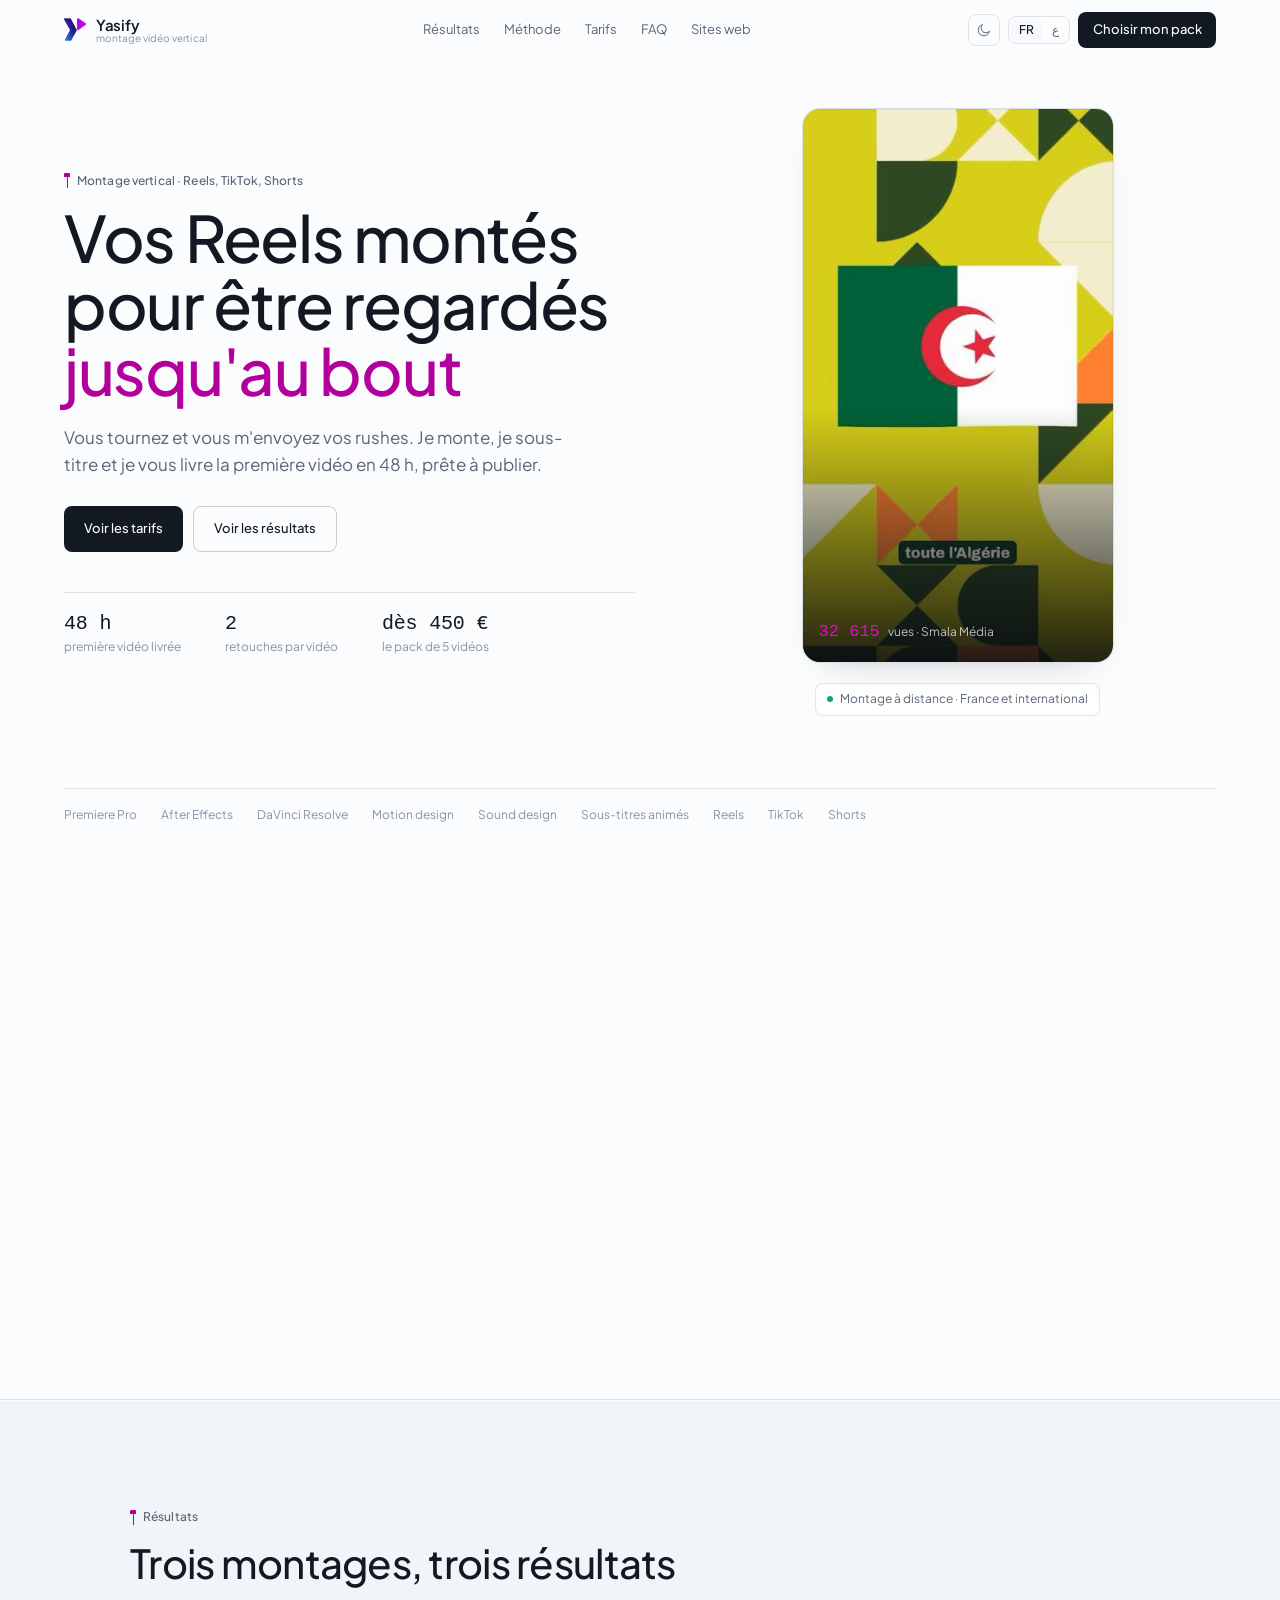
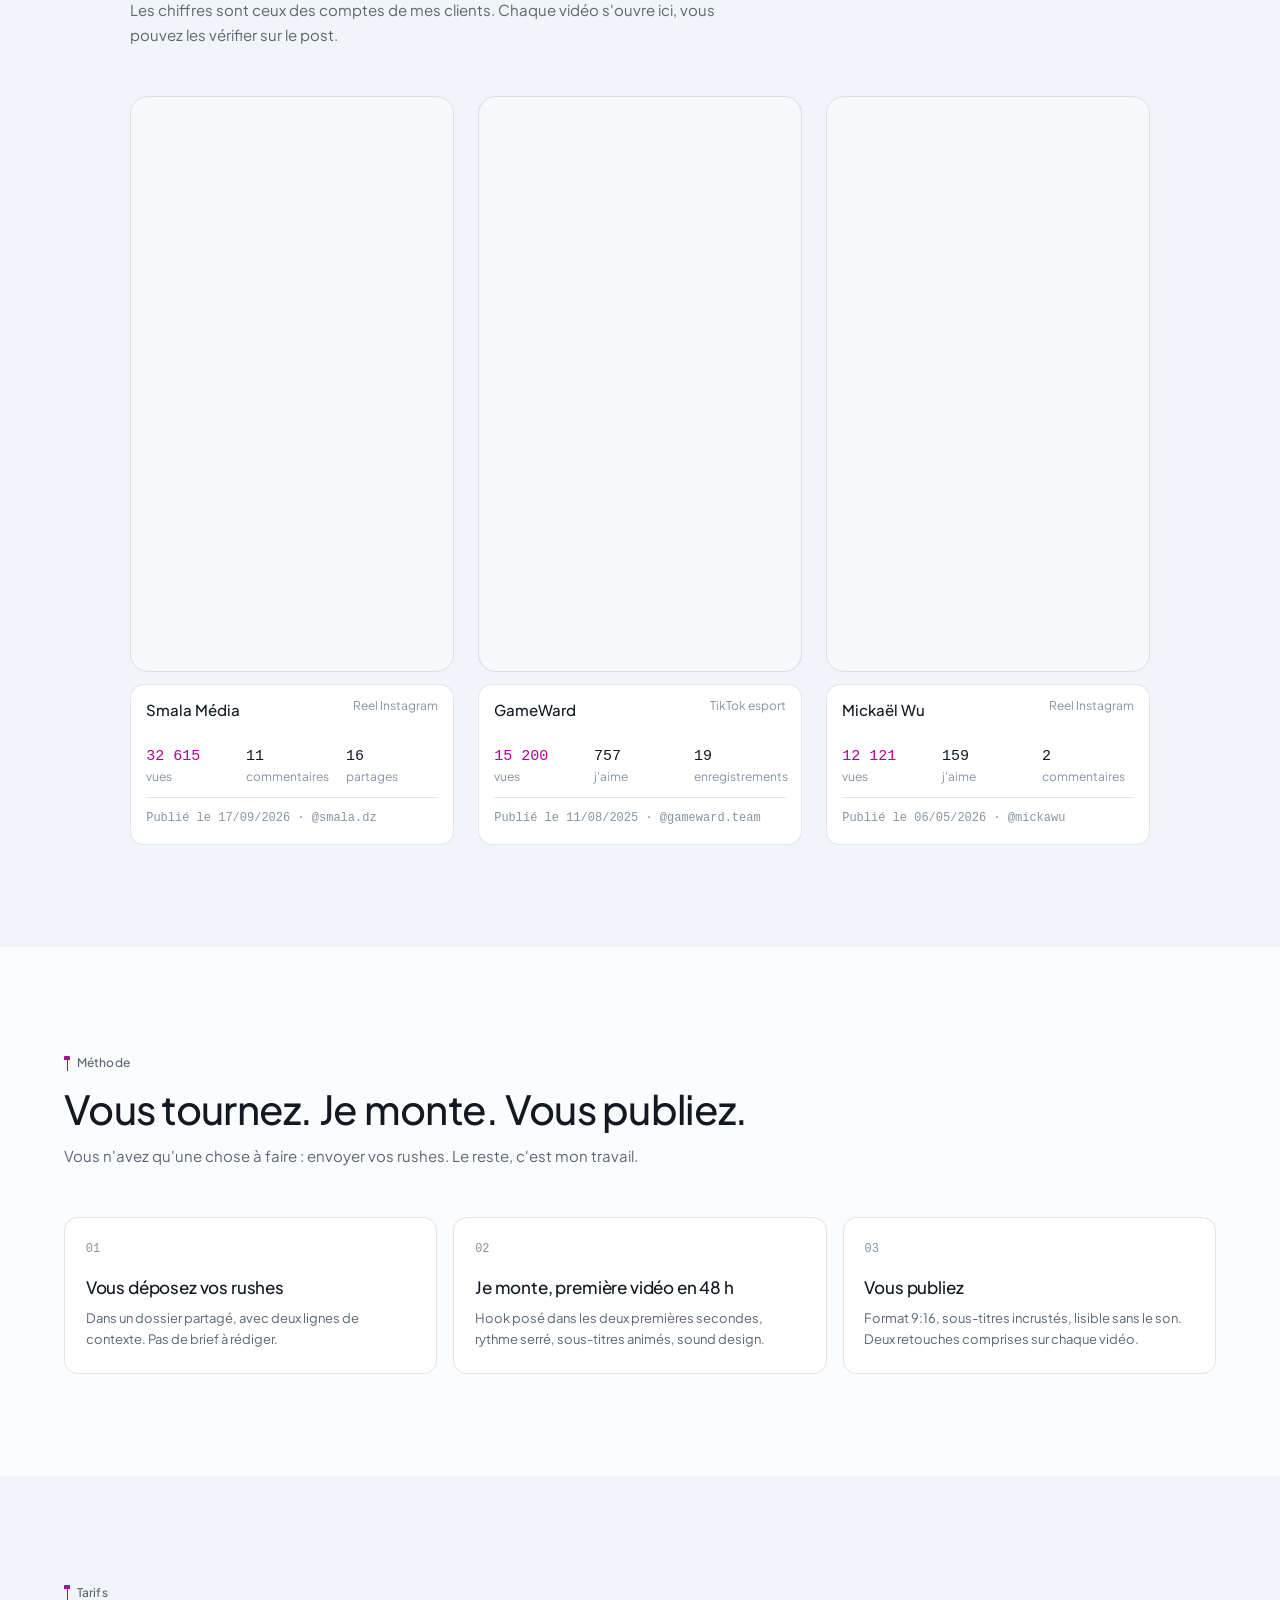
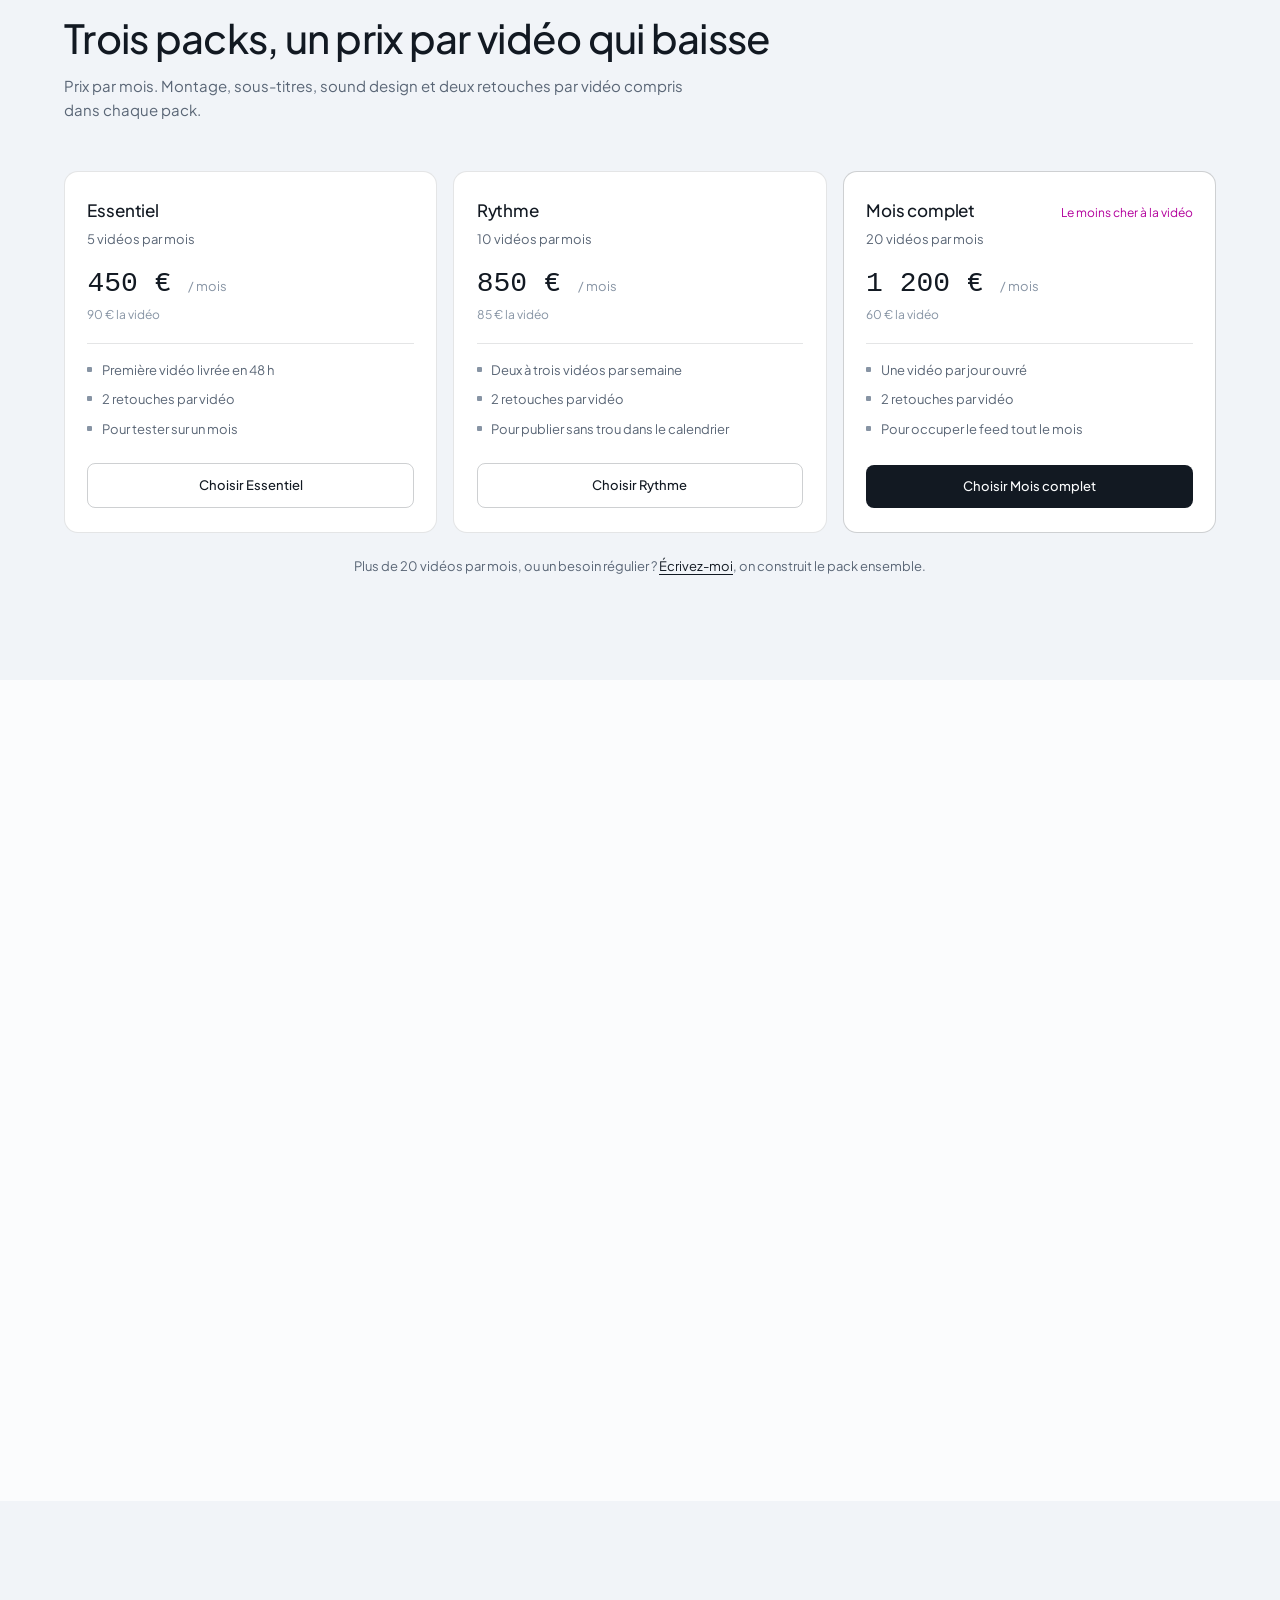
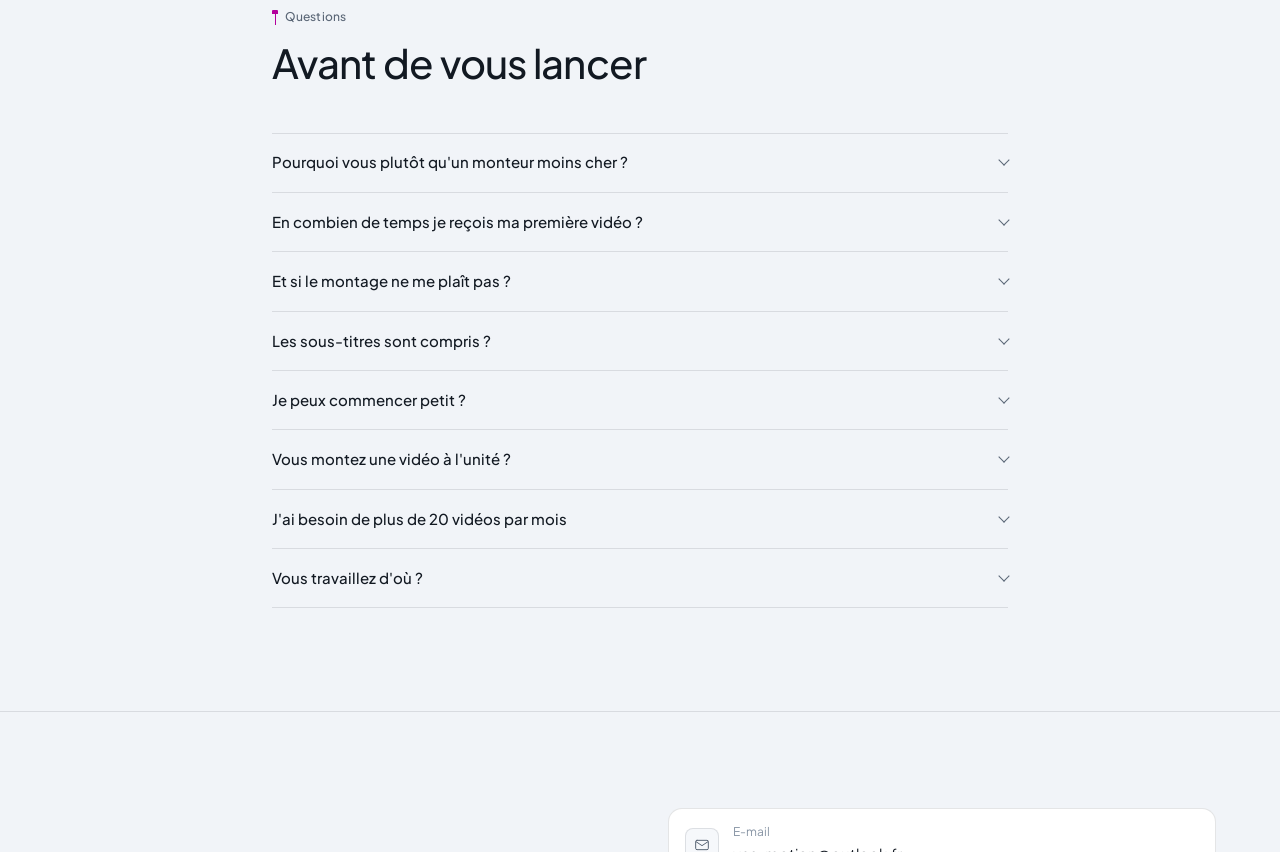
==== commit 0405c1d7: "Nouvelle page web" ====
--- a/index.html
+++ b/index.html
@@ -59,7 +59,7 @@
     <a href="#methode" id="nl-methode">Méthode</a>
     <a href="#tarifs" id="nl-tarifs">Tarifs</a>
     <a href="#faq" id="nl-faq">FAQ</a>
-    <a href="#sites" id="nl-sites">Sites web</a>
+    <a href="./sites-web.html" id="nl-sites">Sites web</a>
   </div>
 
   <div class="nav-right">
@@ -345,7 +345,7 @@
       <p class="eyebrow" id="lbl-about">À propos</p>
       <h2 id="about-h2">Yasin M. <em>Chikh</em></h2>
       <p id="about-p1">Monteur vidéo spécialisé dans le format vertical. Je monte des Reels, des TikTok et des Shorts pour des marques et des créateurs, à distance.</p>
-      <p id="about-p2">Chaque montage part d'une question : à quelle seconde le spectateur décroche ? Le hook, le rythme, les sous-titres et le son sont réglés pour qu'il reste. Je code aussi des sites web, vous les trouverez en bas de page.</p>
+      <p id="about-p2">Chaque montage part d'une question : à quelle seconde le spectateur décroche ? Le hook, le rythme, les sous-titres et le son sont réglés pour qu'il reste. Je code aussi des sites web : <a href="./sites-web.html">voir la page Sites web</a>.</p>
       <div class="stats-row">
         <div class="stat-item"><div class="stat-num">3+</div><div class="stat-lbl" id="stat1">ans d'expérience</div></div>
         <div class="stat-item"><div class="stat-num">50+</div><div class="stat-lbl" id="stat2">projets livrés</div></div>
@@ -428,197 +428,6 @@
   </div>
 </section>
 
-<!-- ============ SITES WEB ============
-     POUR CHAQUE CARTE :
-     · href="…"             → l'URL réelle du site
-     · <em>domaine.com</em> → le domaine affiché dans la barre du navigateur
-     · Capture d'écran réelle : dépose le .jpg dans ./img/sites/ PUIS ajoute
-       sur la balise <a> l'attribut
-       Elle remplacera l'aperçu dessiné en CSS. (Recommandé : 1280x800.)
-       Tant que l'attribut n'est pas là, aucune requête n'est faite.
-     · data-mock            → l'aperçu CSS de secours (idiril | avocat | henna | obsidian)
-     · .offer-badge         → classes : essentiel | premium | signature
-     · --score:96           → remplit l'anneau SEO (change aussi le <b> juste dessous)
-     · Les KPI sont des exemples : à remplacer par tes vrais chiffres.
-     ==================================== -->
-<section class="section" id="sites">
-  <div class="section-head">
-    <p class="eyebrow" id="lbl-sites">Sites web</p>
-    <h2 id="sites-h2">Besoin d'un site <em>aussi ?</em></h2>
-    <p class="section-sub" id="sites-sub">Je conçois et je code des sites vitrines rapides et bien référencés. Quatre sites livrés à des clients :</p>
-  </div>
-
-  <div class="sites-grid">
-
-    <!-- Site 1 — Idiril Media -->
-    <article class="site-card">
-      <a class="site-shot" href="https://www.idiril-media.com/" target="_blank" rel="noopener"
-         data-mock="idiril">
-        <span class="chrome"><i></i><i></i><i></i><em>idiril-media.com</em></span>
-        <span class="mock">
-          <span class="mock-nav"><b></b><u></u><u></u><u></u><s></s></span>
-          <span class="mock-body">
-            <span class="mock-eyebrow"></span>
-            <span class="mock-h1"></span><span class="mock-h1 short"></span>
-            <span class="mock-p"></span><span class="mock-p short"></span>
-            <span class="mock-btn"></span>
-            <span class="mock-phone"><i></i></span>
-          </span>
-        </span>
-        <span class="shot-inner"></span>
-        <span class="shot-cta" id="sc1">Voir le site ↗</span>
-      </a>
-      <div class="site-body">
-        <div class="site-head">
-          <h3>Idiril Media — Agence vidéo</h3>
-          <span class="offer-badge premium" id="ob1">Offre Premium</span>
-        </div>
-        <p class="site-desc" id="sd1">Site vitrine complet : offres, résultats clients, FAQ et réservation d'appel.</p>
-        <div class="seo-row">
-          <div class="seo-ring" style="--score:96">
-            <svg viewBox="0 0 44 44" aria-hidden="true"><circle class="ring-bg" cx="22" cy="22" r="18"/><circle class="ring-fg" cx="22" cy="22" r="18"/></svg>
-            <b>96</b>
-          </div>
-          <div class="seo-meta">
-            <span class="seo-lbl" id="seo1">Score SEO</span>
-            <span class="seo-note" id="seon1">Lighthouse · mobile</span>
-          </div>
-          <div class="site-kpis">
-            <div class="kpi"><b>4 200</b><small data-i18n="visites-sem">visites/sem.</small></div>
-            <div class="kpi"><b>6,8%</b><small data-i18n="ctr">taux de clic</small></div>
-            <div class="kpi"><b>128K</b><small data-i18n="impressions">impressions/mois</small></div>
-          </div>
-        </div>
-      </div>
-    </article>
-
-    <!-- Site 2 — LM Avocat -->
-    <article class="site-card">
-      <a class="site-shot" href="https://www.medjber-avocat.fr/" target="_blank" rel="noopener"
-         data-mock="avocat">
-        <span class="chrome"><i></i><i></i><i></i><em>medjber-avocat.fr</em></span>
-        <span class="mock">
-          <span class="mock-nav"><b></b><u></u><u></u><u></u><s></s></span>
-          <span class="mock-body">
-            <span class="mock-portrait"></span>
-            <span class="mock-eyebrow"></span>
-            <span class="mock-h1"></span>
-            <span class="mock-p"></span><span class="mock-p"></span><span class="mock-p short"></span>
-          </span>
-        </span>
-        <span class="shot-inner"></span>
-        <span class="shot-cta" id="sc2">Voir le site ↗</span>
-      </a>
-      <div class="site-body">
-        <div class="site-head">
-          <h3>LM Avocat — Cabinet Medjber</h3>
-          <span class="offer-badge signature" id="ob2">Offre Signature</span>
-        </div>
-        <p class="site-desc" id="sd2">Site d'avocat : domaines de compétences, présentation du cabinet et prise de contact.</p>
-        <div class="seo-row">
-          <div class="seo-ring" style="--score:91">
-            <svg viewBox="0 0 44 44" aria-hidden="true"><circle class="ring-bg" cx="22" cy="22" r="18"/><circle class="ring-fg" cx="22" cy="22" r="18"/></svg>
-            <b>91</b>
-          </div>
-          <div class="seo-meta">
-            <span class="seo-lbl" id="seo2">Score SEO</span>
-            <span class="seo-note" id="seon2">Lighthouse · mobile</span>
-          </div>
-          <div class="site-kpis">
-            <div class="kpi"><b>1 900</b><small data-i18n="visites-sem">visites/sem.</small></div>
-            <div class="kpi"><b>5,2%</b><small data-i18n="ctr">taux de clic</small></div>
-            <div class="kpi"><b>64K</b><small data-i18n="impressions">impressions/mois</small></div>
-          </div>
-        </div>
-      </div>
-    </article>
-
-    <!-- Site 3 — Henna by Inès -->
-    <article class="site-card">
-      <a class="site-shot" href="https://henna-by-ines.vercel.app/" target="_blank" rel="noopener"
-         data-mock="henna">
-        <span class="chrome"><i></i><i></i><i></i><em>henna-by-ines.vercel.app</em></span>
-        <span class="mock">
-          <span class="mock-nav"><b></b><u></u><u></u><u></u><s></s></span>
-          <span class="mock-body">
-            <span class="mock-photo"></span>
-            <span class="mock-h1 script"></span><span class="mock-h1 script short"></span>
-            <span class="mock-p"></span><span class="mock-p short"></span>
-            <span class="mock-btn"></span>
-          </span>
-        </span>
-        <span class="shot-inner"></span>
-        <span class="shot-cta" id="sc3">Voir le site ↗</span>
-      </a>
-      <div class="site-body">
-        <div class="site-head">
-          <h3>Henna by Inès — Boutique RDV</h3>
-          <span class="offer-badge essentiel" id="ob3">Offre Essentiel</span>
-        </div>
-        <p class="site-desc" id="sd3">Portfolio de réalisations, boutique de produits naturels et prise de rendez-vous en ligne.</p>
-        <div class="seo-row">
-          <div class="seo-ring" style="--score:88">
-            <svg viewBox="0 0 44 44" aria-hidden="true"><circle class="ring-bg" cx="22" cy="22" r="18"/><circle class="ring-fg" cx="22" cy="22" r="18"/></svg>
-            <b>88</b>
-          </div>
-          <div class="seo-meta">
-            <span class="seo-lbl" id="seo3">Score SEO</span>
-            <span class="seo-note" id="seon3">Lighthouse · mobile</span>
-          </div>
-          <div class="site-kpis">
-            <div class="kpi"><b>2 800</b><small data-i18n="visites-sem">visites/sem.</small></div>
-            <div class="kpi"><b>7,4%</b><small data-i18n="ctr">taux de clic</small></div>
-            <div class="kpi"><b>76K</b><small data-i18n="impressions">impressions/mois</small></div>
-          </div>
-        </div>
-      </div>
-    </article>
-
-    <!-- Site 4 — Obsidian Agency -->
-    <article class="site-card">
-      <a class="site-shot" href="https://www.obsidian-agency.fr/" target="_blank" rel="noopener"
-         data-mock="obsidian">
-        <span class="chrome"><i></i><i></i><i></i><em>obsidian-agency.fr</em></span>
-        <span class="mock">
-          <span class="mock-nav"><b></b><u></u><u></u><u></u><s></s></span>
-          <span class="mock-body center">
-            <span class="mock-crest"></span>
-            <span class="mock-btn"></span>
-            <span class="mock-btn alt"></span>
-            <span class="mock-p short"></span>
-          </span>
-        </span>
-        <span class="shot-inner"></span>
-        <span class="shot-cta" id="sc4">Voir le site ↗</span>
-      </a>
-      <div class="site-body">
-        <div class="site-head">
-          <h3>Obsidian Agency — Site d'agence</h3>
-          <span class="offer-badge premium" id="ob4">Offre Premium</span>
-        </div>
-        <p class="site-desc" id="sd4">Identité sombre et dorée, page process, réalisations et réservation d'appel intégrée.</p>
-        <div class="seo-row">
-          <div class="seo-ring" style="--score:99">
-            <svg viewBox="0 0 44 44" aria-hidden="true"><circle class="ring-bg" cx="22" cy="22" r="18"/><circle class="ring-fg" cx="22" cy="22" r="18"/></svg>
-            <b>99</b>
-          </div>
-          <div class="seo-meta">
-            <span class="seo-lbl" id="seo4">Score SEO</span>
-            <span class="seo-note" id="seon4">Lighthouse · mobile</span>
-          </div>
-          <div class="site-kpis">
-            <div class="kpi"><b>6 100</b><small data-i18n="visites-sem">visites/sem.</small></div>
-            <div class="kpi"><b>11,7%</b><small data-i18n="ctr">taux de clic</small></div>
-            <div class="kpi"><b>195K</b><small data-i18n="impressions">impressions/mois</small></div>
-          </div>
-        </div>
-      </div>
-    </article>
-
-  </div>
-</section>
-
-
 </main>
 
 <!-- ============ FOOTER ============ -->
@@ -628,7 +437,12 @@
     <span class="brand-text"><strong>Yasin</strong><small id="brand-tag-2">montage vidéo vertical</small></span>
   </a>
   <span id="footer-copy">© 2026 Yasin M. Chikh · Tous droits réservés</span>
-  <a href="mailto:yas-motion@outlook.fr">yas-motion@outlook.fr</a>
+  <div class="footer-links" role="navigation" aria-label="Liens du pied de page">
+    <a href="./sites-web.html" id="fl-sites">Sites web</a>
+    <a href="./cgu-cgv.html#cgu" id="fl-cgu">CGU</a>
+    <a href="./cgu-cgv.html#cgv" id="fl-cgv">CGV</a>
+    <a href="mailto:yas-motion@outlook.fr">yas-motion@outlook.fr</a>
+  </div>
 </footer>
 
 <!-- ============ CTA COLLANT (smartphone uniquement) ============
@@ -799,7 +613,7 @@
     "lbl-about": "À propos",
     "about-h2": "Yasin M. <em>Chikh</em>",
     "about-p1": "Monteur vidéo spécialisé dans le format vertical. Je monte des Reels, des TikTok et des Shorts pour des marques et des créateurs, à distance.",
-    "about-p2": "Chaque montage part d'une question : à quelle seconde le spectateur décroche ? Le hook, le rythme, les sous-titres et le son sont réglés pour qu'il reste. Je code aussi des sites web, vous les trouverez en bas de page.",
+    "about-p2": "Chaque montage part d'une question : à quelle seconde le spectateur décroche ? Le hook, le rythme, les sous-titres et le son sont réglés pour qu'il reste. Je code aussi des sites web : <a href=\"./sites-web.html\">voir la page Sites web</a>.",
     "stat1": "ans d'expérience",
     "stat2": "projets livrés",
     "stat3": "pour la première vidéo",
@@ -854,7 +668,8 @@
     "sticky-n": "dès 450&nbsp;€",
     "sticky-t": "5, 10 ou 20 vidéos par mois",
     "sticky-btn": "Voir les packs",
-    "footer-copy": "© 2026 Yasin M. Chikh · Tous droits réservés"
+    "footer-copy": "© 2026 Yasin M. Chikh · Tous droits réservés",
+    "fl-sites": "Sites web", "fl-cgu": "CGU", "fl-cgv": "CGV"
   },
   ar: {
     dir: "rtl",
@@ -925,7 +740,7 @@
     "lbl-about": "نبذة عني",
     "about-h2": "ياسين محمد <em>شيخ</em>",
     "about-p1": "مونتير فيديو متخصص في الصيغة العمودية. أُمنتج ريلز وتيك توك وشورتس للعلامات التجارية وصنّاع المحتوى، عن بُعد.",
-    "about-p2": "كل مونتاج ينطلق من سؤال واحد: في أي ثانية يفقد المشاهد اهتمامه؟ الجذب والإيقاع والترجمة والصوت كلها مضبوطة ليبقى. أصمّم أيضاً مواقع ويب، تجدها في أسفل الصفحة.",
+    "about-p2": "كل مونتاج ينطلق من سؤال واحد: في أي ثانية يفقد المشاهد اهتمامه؟ الجذب والإيقاع والترجمة والصوت كلها مضبوطة ليبقى. أصمّم أيضاً مواقع ويب: <a href=\"./sites-web.html\">صفحة المواقع</a>.",
     "stat1": "سنوات خبرة",
     "stat2": "مشروع مُنجز",
     "stat3": "لتسليم الفيديو الأول",
@@ -980,7 +795,8 @@
     "sticky-n": "450 €",
     "sticky-t": "ابتداءً من · 5 أو 10 أو 20 فيديو شهرياً",
     "sticky-btn": "شاهد الباقات",
-    "footer-copy": "© 2026 ياسين محمد شيخ · جميع الحقوق محفوظة"
+    "footer-copy": "© 2026 ياسين محمد شيخ · جميع الحقوق محفوظة",
+    "fl-sites": "المواقع", "fl-cgu": "شروط الاستخدام", "fl-cgv": "شروط البيع"
   }
 };
 
--- a/style.css
+++ b/style.css
@@ -755,3 +755,65 @@
 @media (max-width:640px){
   .logo-strip{gap:1.25rem 1.75rem}
 }
+
+/* =========================================================
+   17. CARTES DE PERFORMANCE À MÊME HAUTEUR
+   La carte remplit la colonne ; la date se cale en bas.
+   ========================================================= */
+.reel-card > .reel-media{flex:none}
+.reel-card > .perf-card{flex:1;display:flex;flex-direction:column}
+.perf-card .perf-foot{margin-top:auto}
+.perf-card .perf-grid{margin-bottom:.8rem}
+.perf-title{min-height:2.6em;align-items:flex-start}
+.perf-type{line-height:1.3}
+
+/* =========================================================
+   18. PIED DE PAGE — liens secondaires et légaux
+   ========================================================= */
+.footer-links{display:flex;gap:.4rem 1.1rem;flex-wrap:wrap;justify-content:center}
+
+/* =========================================================
+   19. PAGE SITES WEB
+   ========================================================= */
+.hero-shot{
+  width:100%;max-width:540px;border:1px solid var(--border);border-radius:var(--r-panel);
+  box-shadow:var(--shadow)
+}
+.hero-visual .hero-shot{align-self:stretch;margin-inline:auto}
+.subs{max-width:var(--maxw);margin:2.5rem auto 0}
+.subs-head{display:flex;justify-content:space-between;align-items:baseline;gap:1rem;flex-wrap:wrap;margin-bottom:.9rem}
+.subs-head h3{font-size:var(--t-md);font-weight:500}
+.subs-head p{font-size:var(--t-xs);color:var(--faint)}
+.subs-list{list-style:none;border-top:1px solid var(--border)}
+.subs-list li{
+  display:grid;grid-template-columns:minmax(0,1.1fr) minmax(0,2fr) auto;gap:.4rem 1.25rem;align-items:baseline;
+  padding:.9rem 0;border-bottom:1px solid var(--border);font-size:var(--t-sm)
+}
+.subs-list b{font-weight:500}
+.subs-list span{color:var(--muted)}
+.subs-list em{font-style:normal;font-family:var(--font-mono);font-variant-numeric:tabular-nums;white-space:nowrap;direction:ltr;unicode-bidi:isolate}
+@media (max-width:640px){
+  .subs-list li{grid-template-columns:1fr auto}
+  .subs-list span{grid-column:1 / -1;grid-row:2}
+}
+
+/* =========================================================
+   20. PAGE CGU / CGV
+   ========================================================= */
+.legal{padding:clamp(7rem,14vh,9rem) var(--pad-x) clamp(4rem,8vw,6rem)}
+.legal-inner{max-width:46rem;margin:0 auto}
+.legal h1{font-weight:500;font-size:clamp(1.9rem,4.4vw,2.75rem);line-height:1.08;letter-spacing:-.02em}
+.legal-meta{margin-top:.9rem;font-size:var(--t-sm);color:var(--faint)}
+.legal-toc{margin-top:1.75rem;display:flex;gap:.5rem;flex-wrap:wrap}
+.legal-part{margin-top:clamp(3rem,6vw,4.5rem);padding-top:clamp(2rem,4vw,2.75rem);border-top:1px solid var(--border);scroll-margin-top:5.5rem}
+.legal-part > h2{font-weight:500;font-size:var(--t-xl);letter-spacing:-.01em;line-height:1.15}
+.legal-part > p.legal-lead{margin-top:.75rem;color:var(--muted)}
+.legal h3{margin-top:2rem;font-size:var(--t-md);font-weight:500;scroll-margin-top:5.5rem}
+.legal p,.legal li{font-size:var(--t-base);color:var(--muted);line-height:1.7}
+.legal h3 + p,.legal h3 + ul{margin-top:.5rem}
+.legal p + p,.legal p + ul,.legal ul + p{margin-top:.65rem}
+.legal ul{padding-inline-start:1.15rem}
+.legal li + li{margin-top:.3rem}
+.legal strong{color:var(--text);font-weight:500}
+.legal a{color:var(--text);text-underline-offset:3px}
+.about-text p a{color:var(--text);text-underline-offset:3px}
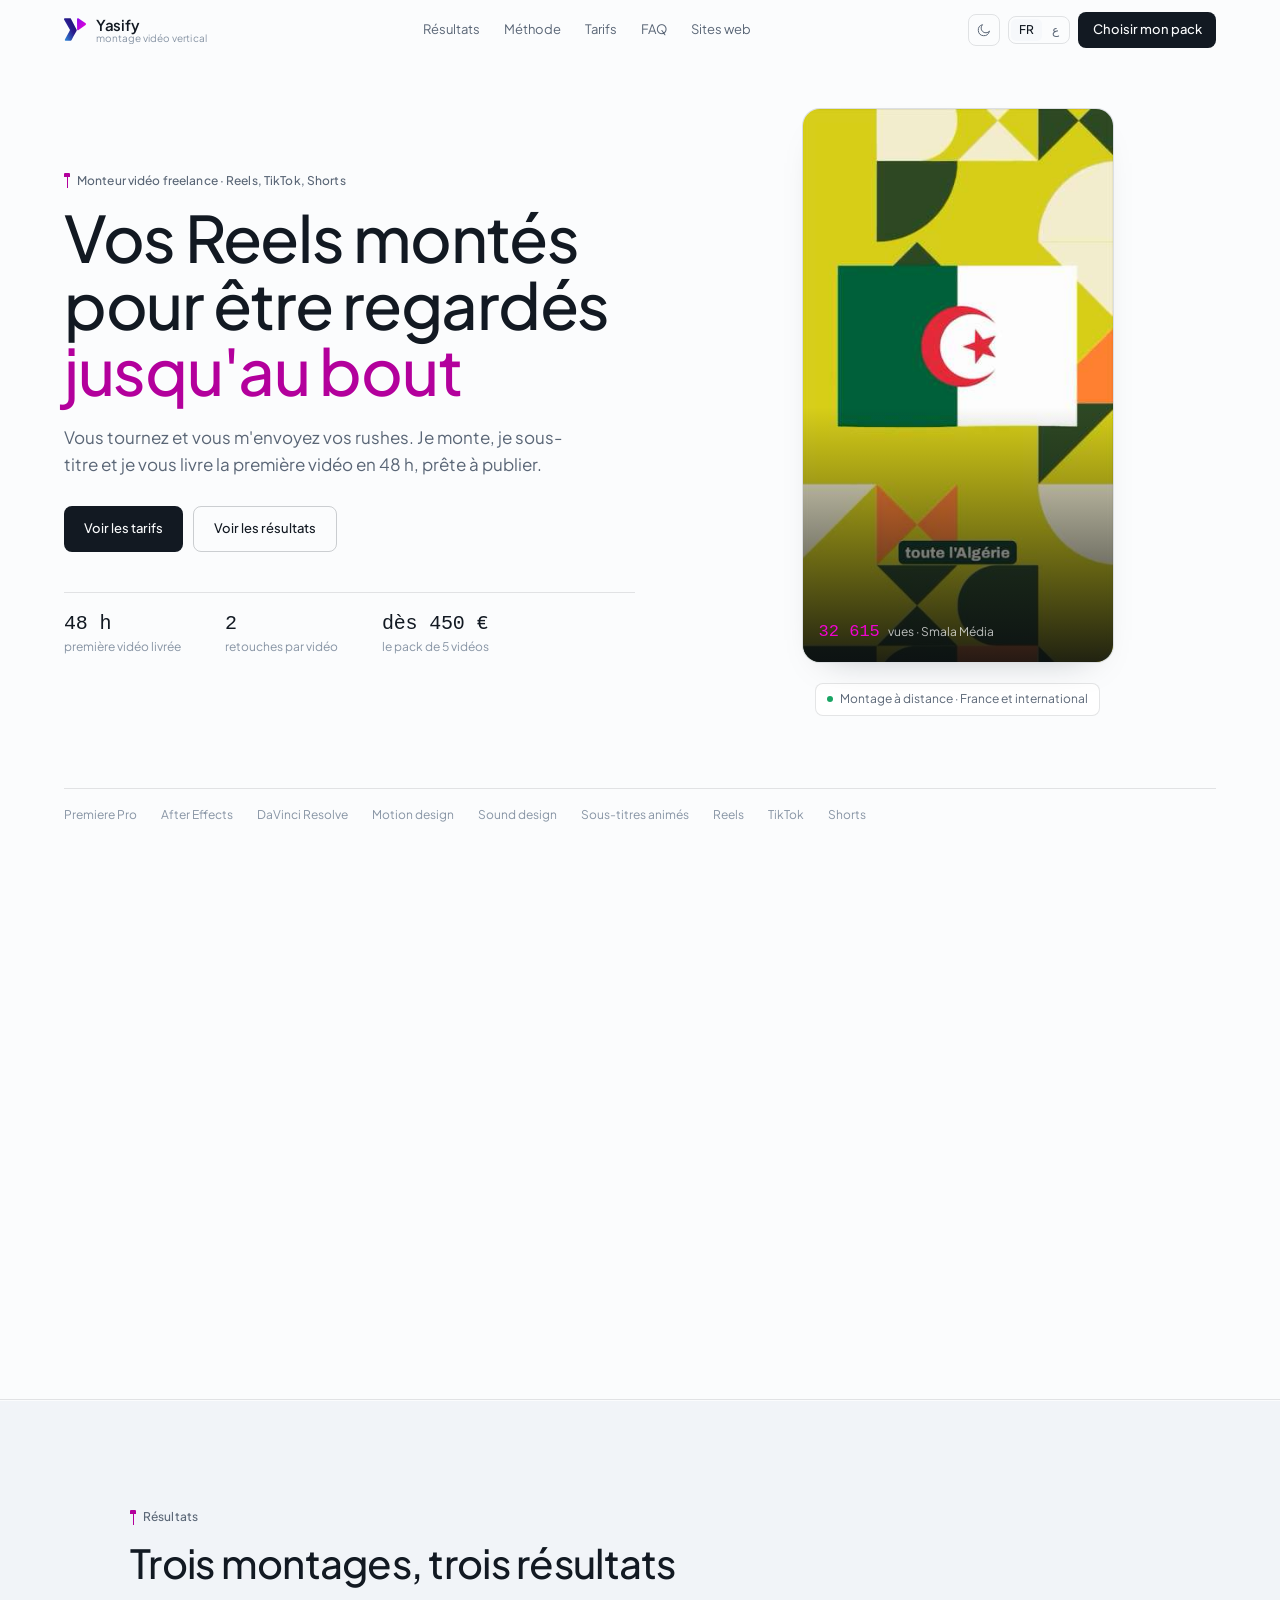
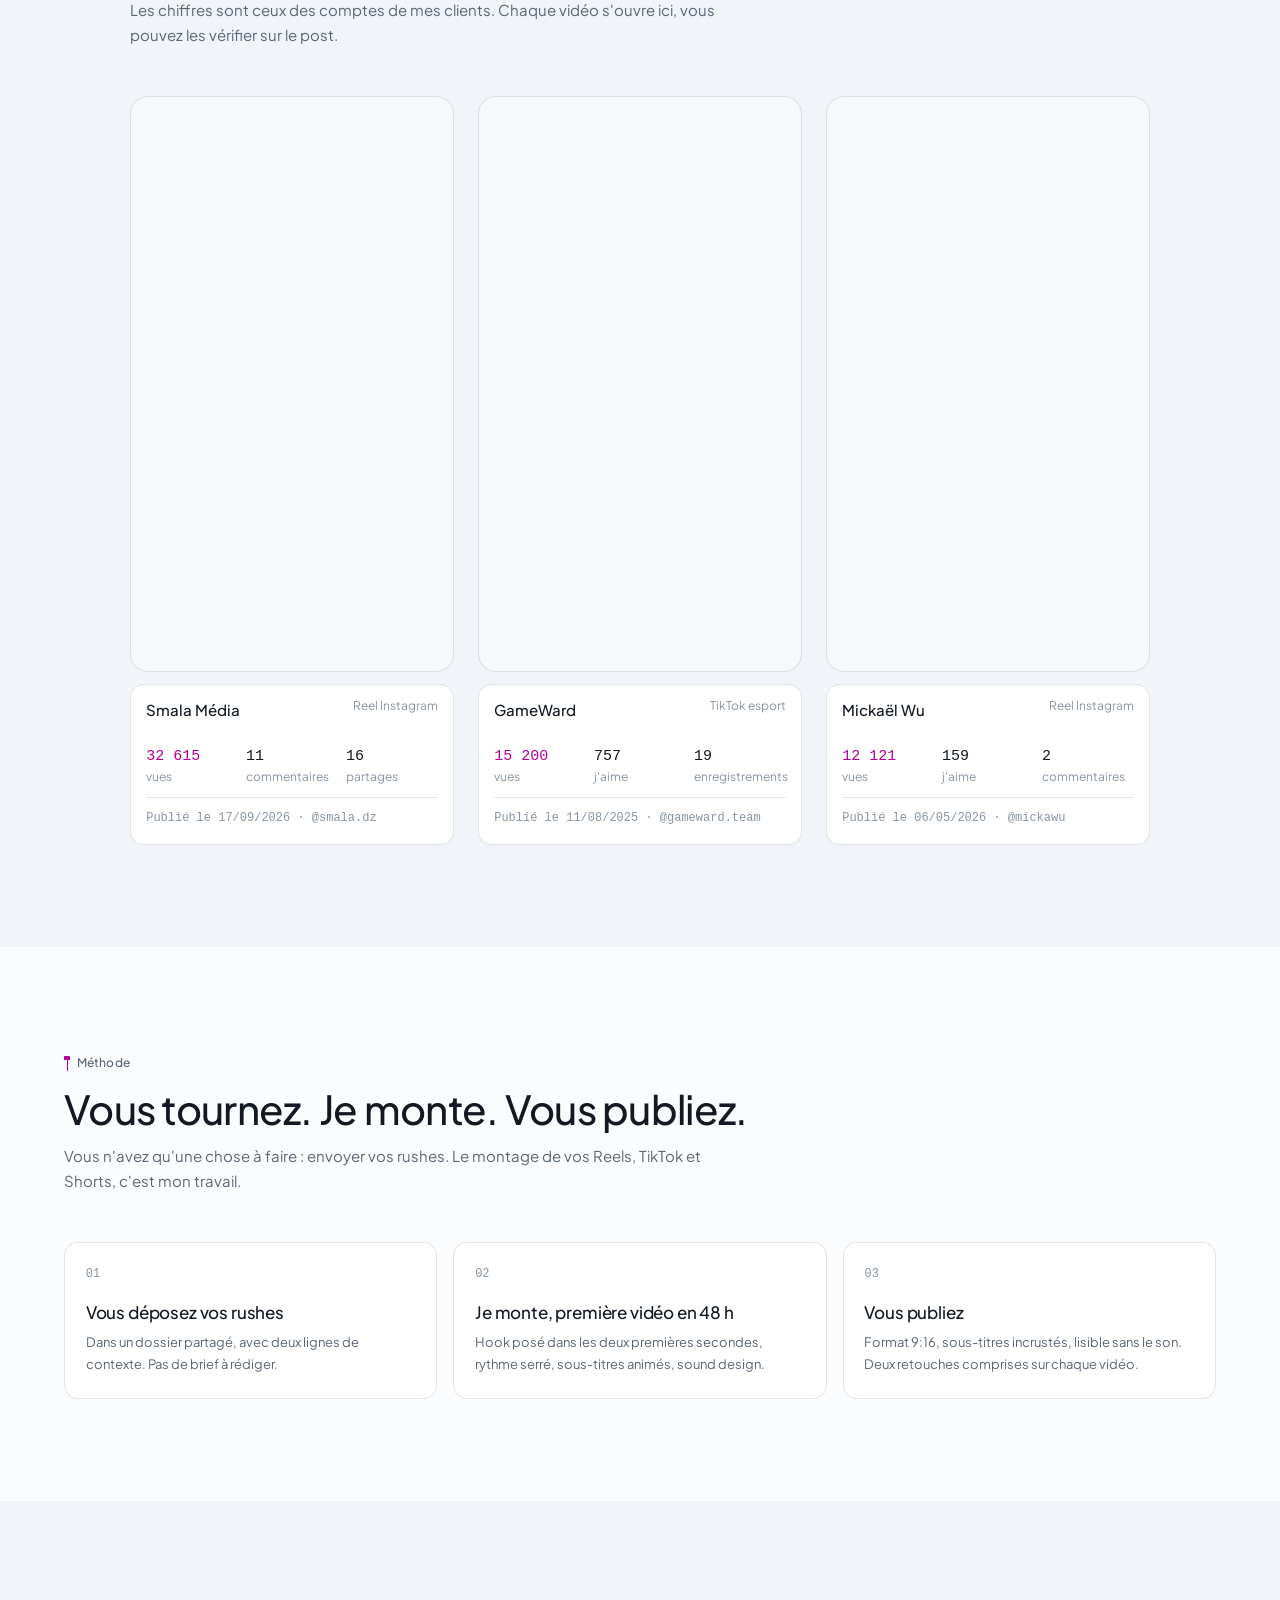
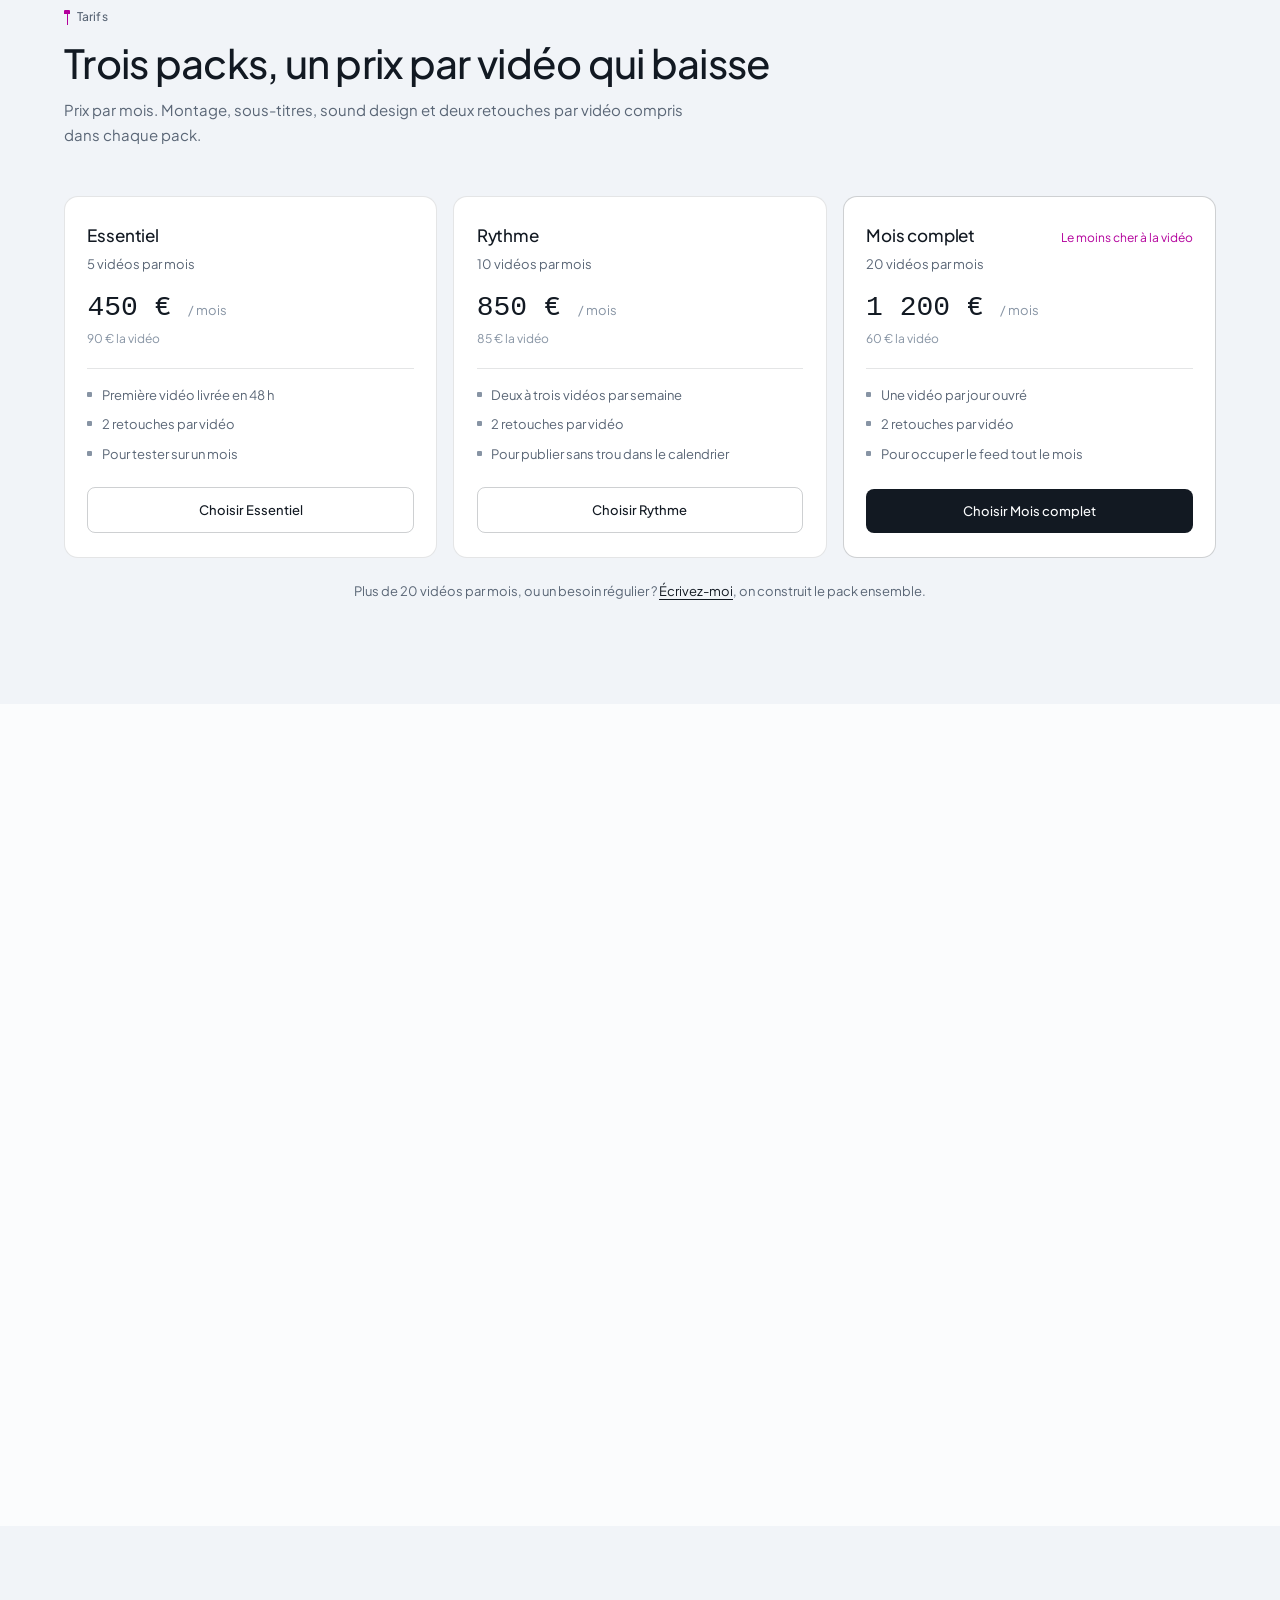
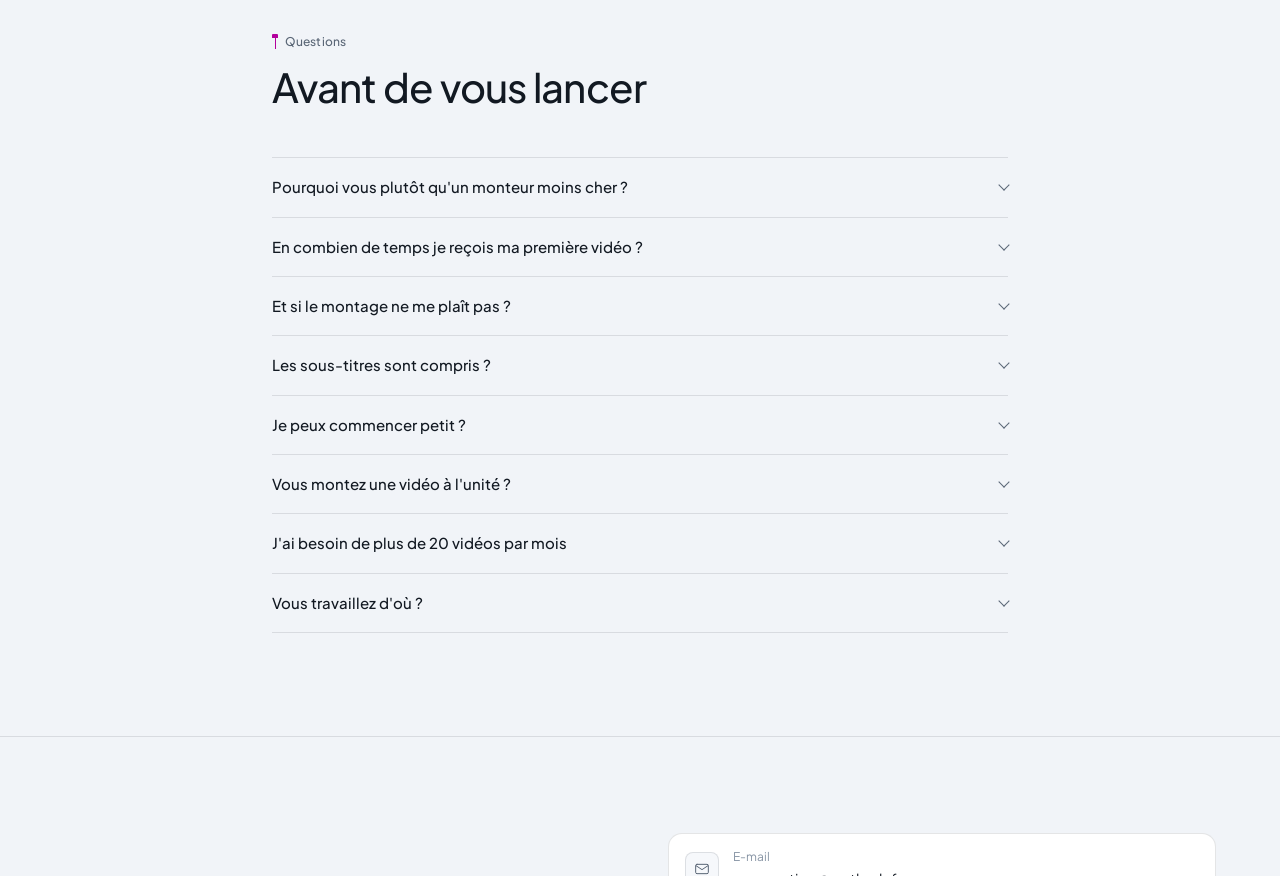
==== commit 0d34f77e: "SEO : balises, données structurées, sitemap" ====
--- a/index.html
+++ b/index.html
@@ -3,8 +3,183 @@
 <head>
 <meta charset="UTF-8"/>
 <meta name="viewport" content="width=device-width, initial-scale=1.0, viewport-fit=cover"/>
-<title>Monteur vidéo Reels &amp; TikTok · packs mensuels dès 450 € | Yasin</title>
-<meta name="description" content="Montage vertical pour marques et créateurs : 5, 10 ou 20 vidéos par mois, sous-titrées et prêtes à publier. Première vidéo livrée en 48 h. Dès 450 €."/>
+<title>Monteur vidéo freelance Reels &amp; TikTok · dès 450 € | Yasify</title>
+<meta name="description" content="Montage vidéo vertical pour marques et créateurs : 5, 10 ou 20 Reels, TikTok et Shorts par mois, sous-titrés, première vidéo en 48 h. Dès 450 €."/>
+<link rel="canonical" href="https://yasify.site/"/>
+<meta name="robots" content="index, follow, max-image-preview:large"/>
+<meta name="theme-color" content="#0E1116"/>
+<link rel="icon" href="/favicon.svg" type="image/svg+xml"/>
+<link rel="apple-touch-icon" href="/apple-touch-icon.png"/>
+
+<!-- Aperçu quand le lien est partagé (WhatsApp, LinkedIn, Facebook, X) -->
+<meta property="og:type" content="website"/>
+<meta property="og:locale" content="fr_FR"/>
+<meta property="og:site_name" content="Yasify"/>
+<meta property="og:url" content="https://yasify.site/"/>
+<meta property="og:title" content="Monteur vidéo freelance Reels &amp; TikTok · dès 450 € | Yasify"/>
+<meta property="og:description" content="Montage vidéo vertical pour marques et créateurs : 5, 10 ou 20 Reels, TikTok et Shorts par mois, sous-titrés, première vidéo en 48 h. Dès 450 €."/>
+<meta property="og:image" content="https://yasify.site/img/og-video.jpg"/>
+<meta property="og:image:width" content="1200"/>
+<meta property="og:image:height" content="630"/>
+<meta name="twitter:card" content="summary_large_image"/>
+
+<!-- Données structurées : ce que Google et les assistants IA lisent pour comprendre l'offre -->
+<script type="application/ld+json">
+{
+ "@context": "https://schema.org",
+ "@graph": [
+  {
+   "@type": "Organization",
+   "@id": "https://yasify.site/#yasify",
+   "name": "Yasify",
+   "url": "https://yasify.site/",
+   "logo": "https://yasify.site/apple-touch-icon.png",
+   "email": "yas-motion@outlook.fr",
+   "founder": {
+    "@id": "https://yasify.site/#yasin"
+   },
+   "areaServed": [
+    {
+     "@type": "Country",
+     "name": "France"
+    }
+   ]
+  },
+  {
+   "@type": "Person",
+   "@id": "https://yasify.site/#yasin",
+   "name": "Yasin M. Chikh",
+   "jobTitle": "Monteur vidéo et développeur web freelance",
+   "url": "https://yasify.site/",
+   "worksFor": {
+    "@id": "https://yasify.site/#yasify"
+   }
+  },
+  {
+   "@type": "WebPage",
+   "@id": "https://yasify.site/#page",
+   "url": "https://yasify.site/",
+   "name": "Monteur vidéo freelance Reels et TikTok",
+   "inLanguage": "fr-FR",
+   "about": {
+    "@id": "https://yasify.site/#montage"
+   }
+  },
+  {
+   "@type": "Service",
+   "@id": "https://yasify.site/#montage",
+   "name": "Montage vidéo vertical : Reels, TikTok, Shorts",
+   "serviceType": "Montage vidéo pour les réseaux sociaux",
+   "description": "Montage de vidéos verticales pour marques et créateurs : hook, rythme, sous-titres animés, sound design. Première vidéo livrée en 48 heures.",
+   "provider": {
+    "@id": "https://yasify.site/#yasify"
+   },
+   "areaServed": [
+    {
+     "@type": "Country",
+     "name": "France"
+    }
+   ],
+   "offers": [
+    {
+     "@type": "Offer",
+     "name": "Essentiel — 5 vidéos par mois",
+     "price": "450",
+     "priceCurrency": "EUR",
+     "description": "5 Reels, TikTok ou Shorts montés par mois, sous-titres et 2 retouches par vidéo compris",
+     "url": "https://yasify.site/#tarifs"
+    },
+    {
+     "@type": "Offer",
+     "name": "Rythme — 10 vidéos par mois",
+     "price": "850",
+     "priceCurrency": "EUR",
+     "description": "10 vidéos verticales montées par mois",
+     "url": "https://yasify.site/#tarifs"
+    },
+    {
+     "@type": "Offer",
+     "name": "Mois complet — 20 vidéos par mois",
+     "price": "1200",
+     "priceCurrency": "EUR",
+     "description": "20 vidéos verticales montées par mois",
+     "url": "https://yasify.site/#tarifs"
+    }
+   ]
+  },
+  {
+   "@type": "FAQPage",
+   "@id": "https://yasify.site/#faq",
+   "mainEntity": [
+    {
+     "@type": "Question",
+     "name": "Pourquoi vous plutôt qu'un monteur moins cher ?",
+     "acceptedAnswer": {
+      "@type": "Answer",
+      "text": "Un monteur bon marché découpe vos rushes. Je construis le début de chaque vidéo pour qu'on ne la fasse pas défiler, et je tiens un rythme de publication sur tout le mois. Les trois montages plus haut sont en ligne sur les comptes de mes clients : vous pouvez vérifier les chiffres vous-même."
+     }
+    },
+    {
+     "@type": "Question",
+     "name": "En combien de temps je reçois ma première vidéo ?",
+     "acceptedAnswer": {
+      "@type": "Answer",
+      "text": "48 heures après réception de vos rushes. Les suivantes arrivent au rythme de votre pack."
+     }
+    },
+    {
+     "@type": "Question",
+     "name": "Et si le montage ne me plaît pas ?",
+     "acceptedAnswer": {
+      "@type": "Answer",
+      "text": "Deux retouches sont comprises sur chaque vidéo. Vous me dites ce qui ne va pas, je corrige. La première vidéo arrive vite justement pour que vous jugiez sur pièce."
+     }
+    },
+    {
+     "@type": "Question",
+     "name": "Les sous-titres sont compris ?",
+     "acceptedAnswer": {
+      "@type": "Answer",
+      "text": "Oui, incrustés, animés et relus, dans tous les packs. Vos vidéos se comprennent sans le son."
+     }
+    },
+    {
+     "@type": "Question",
+     "name": "Je peux commencer petit ?",
+     "acceptedAnswer": {
+      "@type": "Answer",
+      "text": "Oui : le pack Essentiel, 5 vidéos pour 450 €. C'est fait pour tester la collaboration sur un mois."
+     }
+    },
+    {
+     "@type": "Question",
+     "name": "Vous montez une vidéo à l'unité ?",
+     "acceptedAnswer": {
+      "@type": "Answer",
+      "text": "Non, je travaille au pack, à partir de 5 vidéos par mois. C'est ce qui me permet de connaître votre ton et de garder un rythme régulier."
+     }
+    },
+    {
+     "@type": "Question",
+     "name": "J'ai besoin de plus de 20 vidéos par mois",
+     "acceptedAnswer": {
+      "@type": "Answer",
+      "text": "Écrivez-moi avec votre volume et votre calendrier : on construit un pack sur mesure."
+     }
+    },
+    {
+     "@type": "Question",
+     "name": "Vous travaillez d'où ?",
+     "acceptedAnswer": {
+      "@type": "Answer",
+      "text": "À distance, avec des marques et des créateurs en France et à l'international. Les rushes passent par un dossier partagé, les échanges par e-mail ou WhatsApp."
+     }
+    }
+   ]
+  }
+ ]
+}
+</script>
 <link rel="stylesheet" href="./style.css">
 
 <!-- Image du hero (élément LCP) : découverte et téléchargée en priorité -->
@@ -84,7 +259,7 @@
 
   <div class="hero-grid">
     <div class="hero-content">
-      <p class="eyebrow" id="hero-eyebrow">Montage vertical · Reels, TikTok, Shorts</p>
+      <p class="eyebrow" id="hero-eyebrow">Monteur vidéo freelance · Reels, TikTok, Shorts</p>
       <h1 id="hero-h1">Vos Reels montés<br/>pour être regardés<br/><em>jusqu'au bout</em></h1>
       <p class="lead" id="hero-sub">Vous tournez et vous m'envoyez vos rushes. Je monte, je sous-titre et je vous livre la première vidéo en 48&nbsp;h, prête à publier.</p>
       <div class="hero-actions">
@@ -100,7 +275,7 @@
 
     <div class="hero-visual">
       <div class="photo-frame">
-        <img src="./img/reels/smala.jpg" alt="Reel monté pour Smala Média" width="360" height="640"
+        <img src="./img/reels/smala.jpg" alt="Reel Instagram monté pour Smala Média, 32 615 vues" width="360" height="640"
              fetchpriority="high" decoding="async"/>
         <p class="hero-caption"><b id="hero-cap-n">32 615</b><span id="hero-cap-t">vues · Smala Média</span></p>
       </div>
@@ -170,6 +345,7 @@
                 data-link="https://www.instagram.com/reel/DdYk7yuIUWK/"
                 data-net="instagram"
                 data-title="Smala Média — Reel Instagram"
+                aria-label="Lire le Reel Instagram monté pour Smala Média"
                 onclick="openReel(this)">
           <span class="play"></span>
           <span class="reel-net">
@@ -198,6 +374,7 @@
                 data-link="https://www.tiktok.com/@gameward.team/video/7537256554353970454"
                 data-net="tiktok"
                 data-title="GameWard — TikTok"
+                aria-label="Lire le TikTok monté pour GameWard"
                 onclick="openReel(this)">
           <span class="play"></span>
           <span class="reel-net">
@@ -226,6 +403,7 @@
                 data-link="https://www.instagram.com/reel/DYAmTIYsNUA/"
                 data-net="instagram"
                 data-title="Mickaël Wu — Reel Instagram"
+                aria-label="Lire le Reel Instagram monté pour Mickaël Wu"
                 onclick="openReel(this)">
           <span class="play"></span>
           <span class="reel-net">
@@ -267,7 +445,7 @@
   <div class="section-head">
     <p class="eyebrow" id="lbl-methode">Méthode</p>
     <h2 id="methode-h2">Vous tournez. Je monte. <em>Vous publiez.</em></h2>
-    <p class="section-sub" id="methode-sub">Vous n'avez qu'une chose à faire : envoyer vos rushes. Le reste, c'est mon travail.</p>
+    <p class="section-sub" id="methode-sub">Vous n'avez qu'une chose à faire : envoyer vos rushes. Le montage de vos Reels, TikTok et Shorts, c'est mon travail.</p>
   </div>
   <div class="services-grid">
     <div class="service-card">
@@ -559,7 +737,7 @@
     "rn2": "TikTok",
     "rn3": "Instagram",
     "rm-open": "Ouvrir",
-    "hero-eyebrow": "Montage vertical · Reels, TikTok, Shorts",
+    "hero-eyebrow": "Monteur vidéo freelance · Reels, TikTok, Shorts",
     "hero-h1": "Vos Reels montés<br/>pour être regardés<br/><em>jusqu'au bout</em>",
     "hero-sub": "Vous tournez et vous m'envoyez vos rushes. Je monte, je sous-titre et je vous livre la première vidéo en 48&nbsp;h, prête à publier.",
     "btn-start": "Voir les tarifs",
@@ -576,7 +754,7 @@
     "reels-sub": "Les chiffres sont ceux des comptes de mes clients. Chaque vidéo s'ouvre ici, vous pouvez les vérifier sur le post.",
     "lbl-methode": "Méthode",
     "methode-h2": "Vous tournez. Je monte. <em>Vous publiez.</em>",
-    "methode-sub": "Vous n'avez qu'une chose à faire : envoyer vos rushes. Le reste, c'est mon travail.",
+    "methode-sub": "Vous n'avez qu'une chose à faire : envoyer vos rushes. Le montage de vos Reels, TikTok et Shorts, c'est mon travail.",
     "m1-title": "Vous déposez vos rushes",
     "m1-desc": "Dans un dossier partagé, avec deux lignes de contexte. Pas de brief à rédiger.",
     "m2-title": "Je monte, première vidéo en 48&nbsp;h",
--- a/style.css
+++ b/style.css
@@ -817,3 +817,14 @@
 .legal strong{color:var(--text);font-weight:500}
 .legal a{color:var(--text);text-underline-offset:3px}
 .about-text p a{color:var(--text);text-underline-offset:3px}
+
+/* =========================================================
+   21. PAGE 404
+   ========================================================= */
+.notfound-grid{margin-top:2rem}
+.notfound-card{text-decoration:none;color:inherit;display:block}
+.notfound-card:focus-visible{outline:2px solid var(--accent-on-surface);outline-offset:3px}
+.notfound-contact{margin-top:1.75rem}
+.legal .notfound-card h3{margin-top:0}
+.legal .notfound-card p{font-size:var(--t-sm);line-height:1.6}
+.legal.notfound{min-height:calc(100svh - 5.5rem)}
